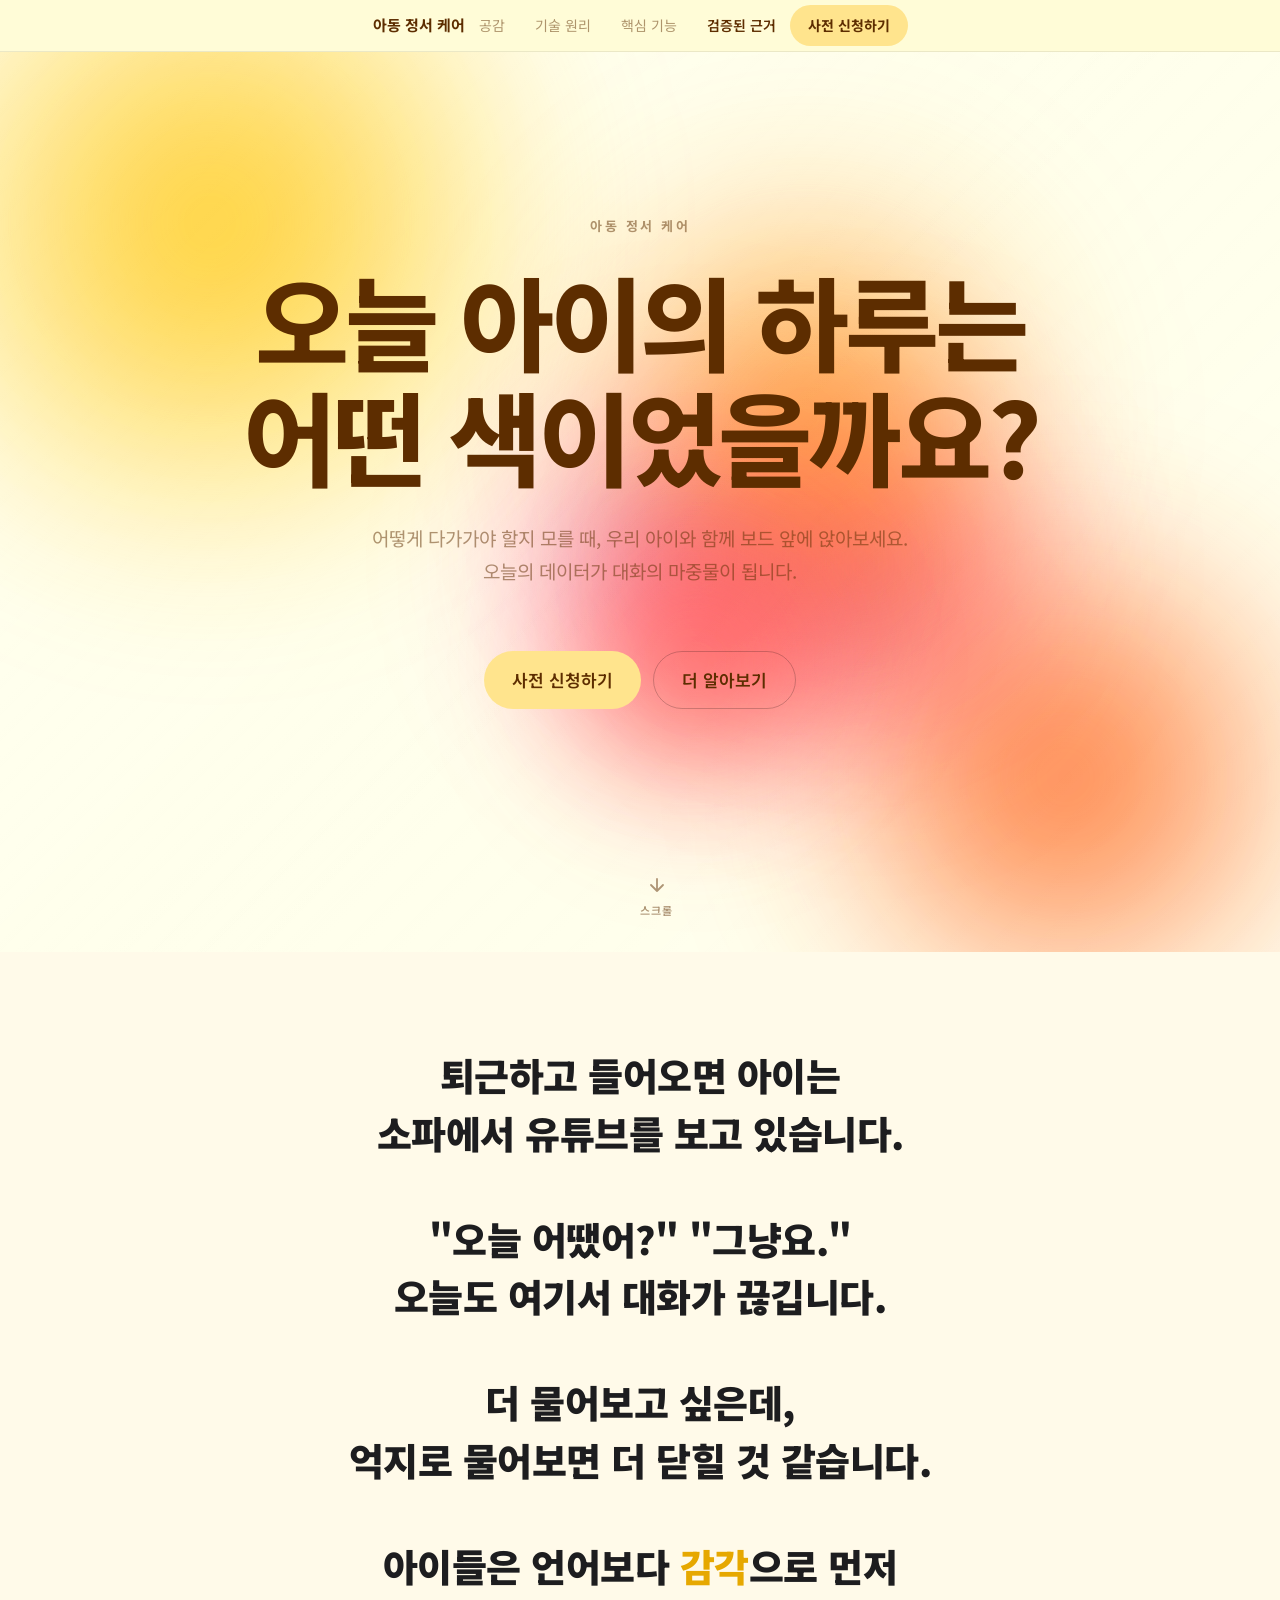
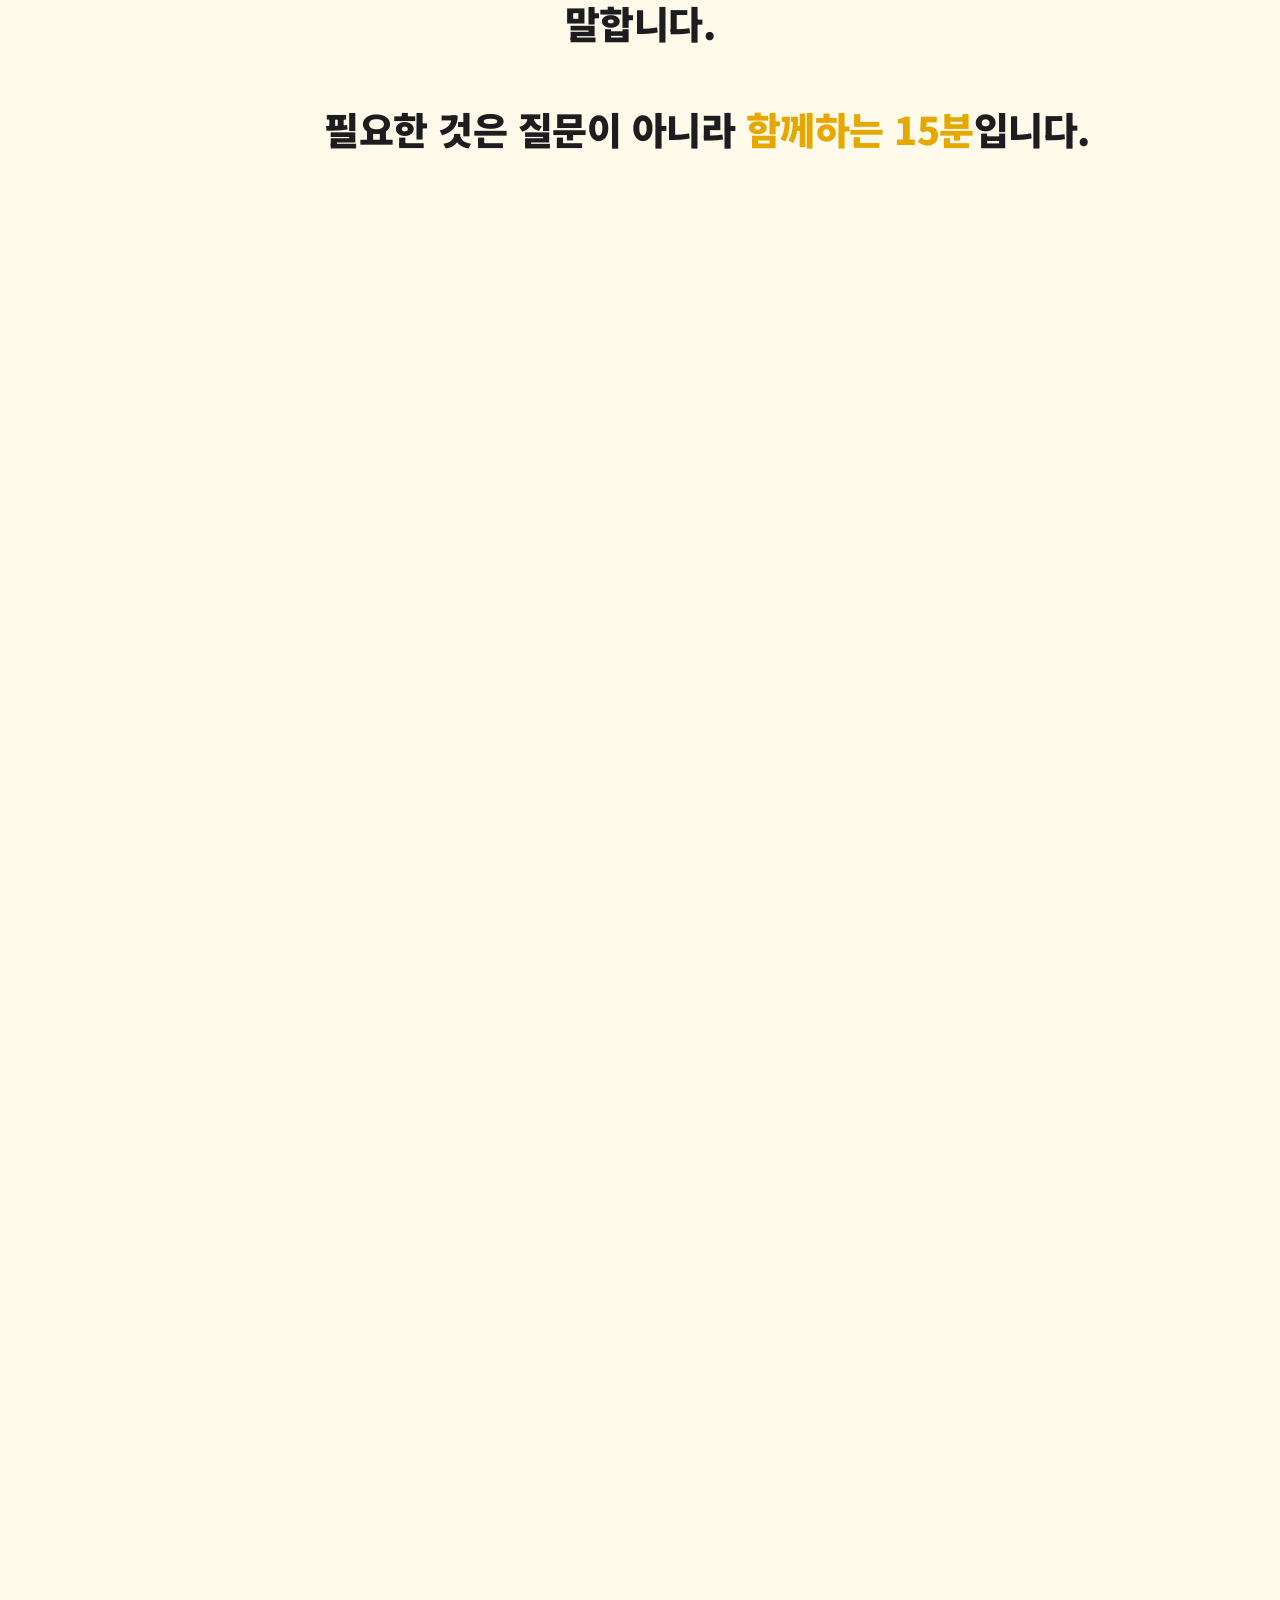
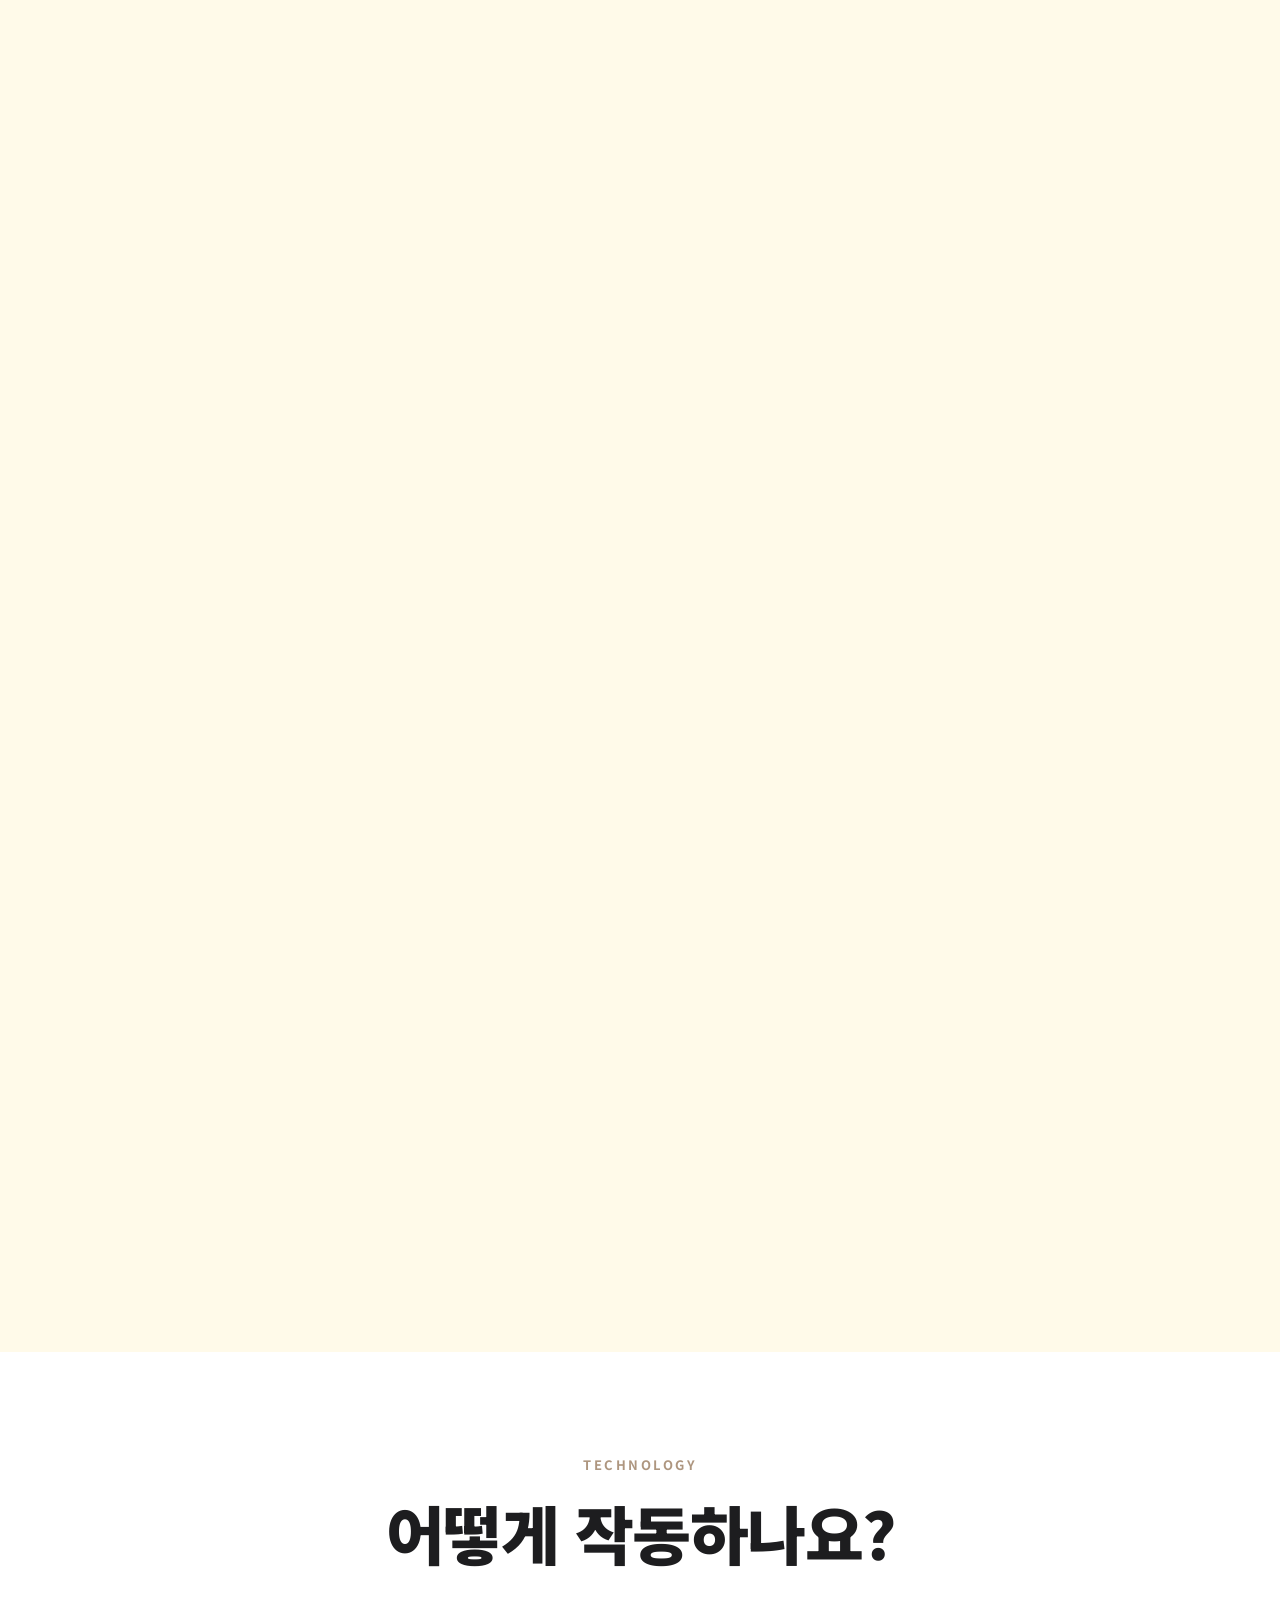
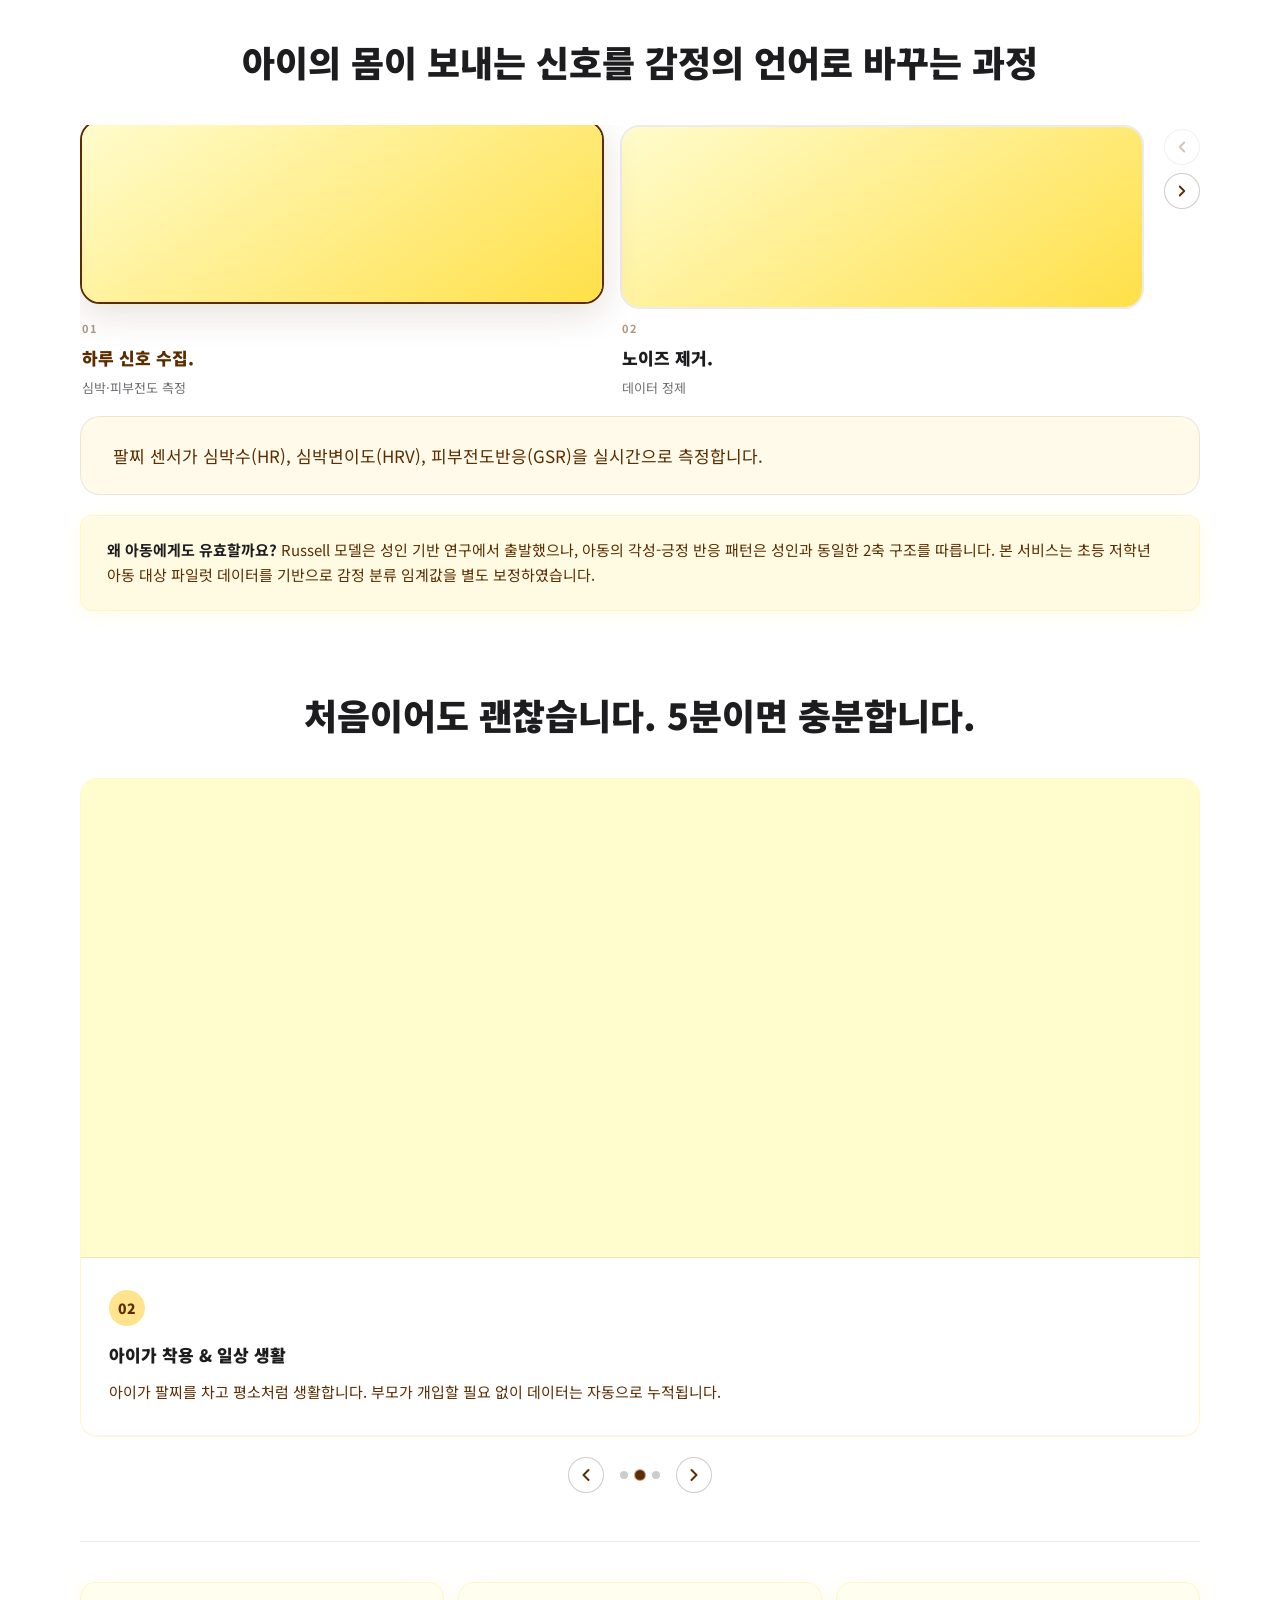
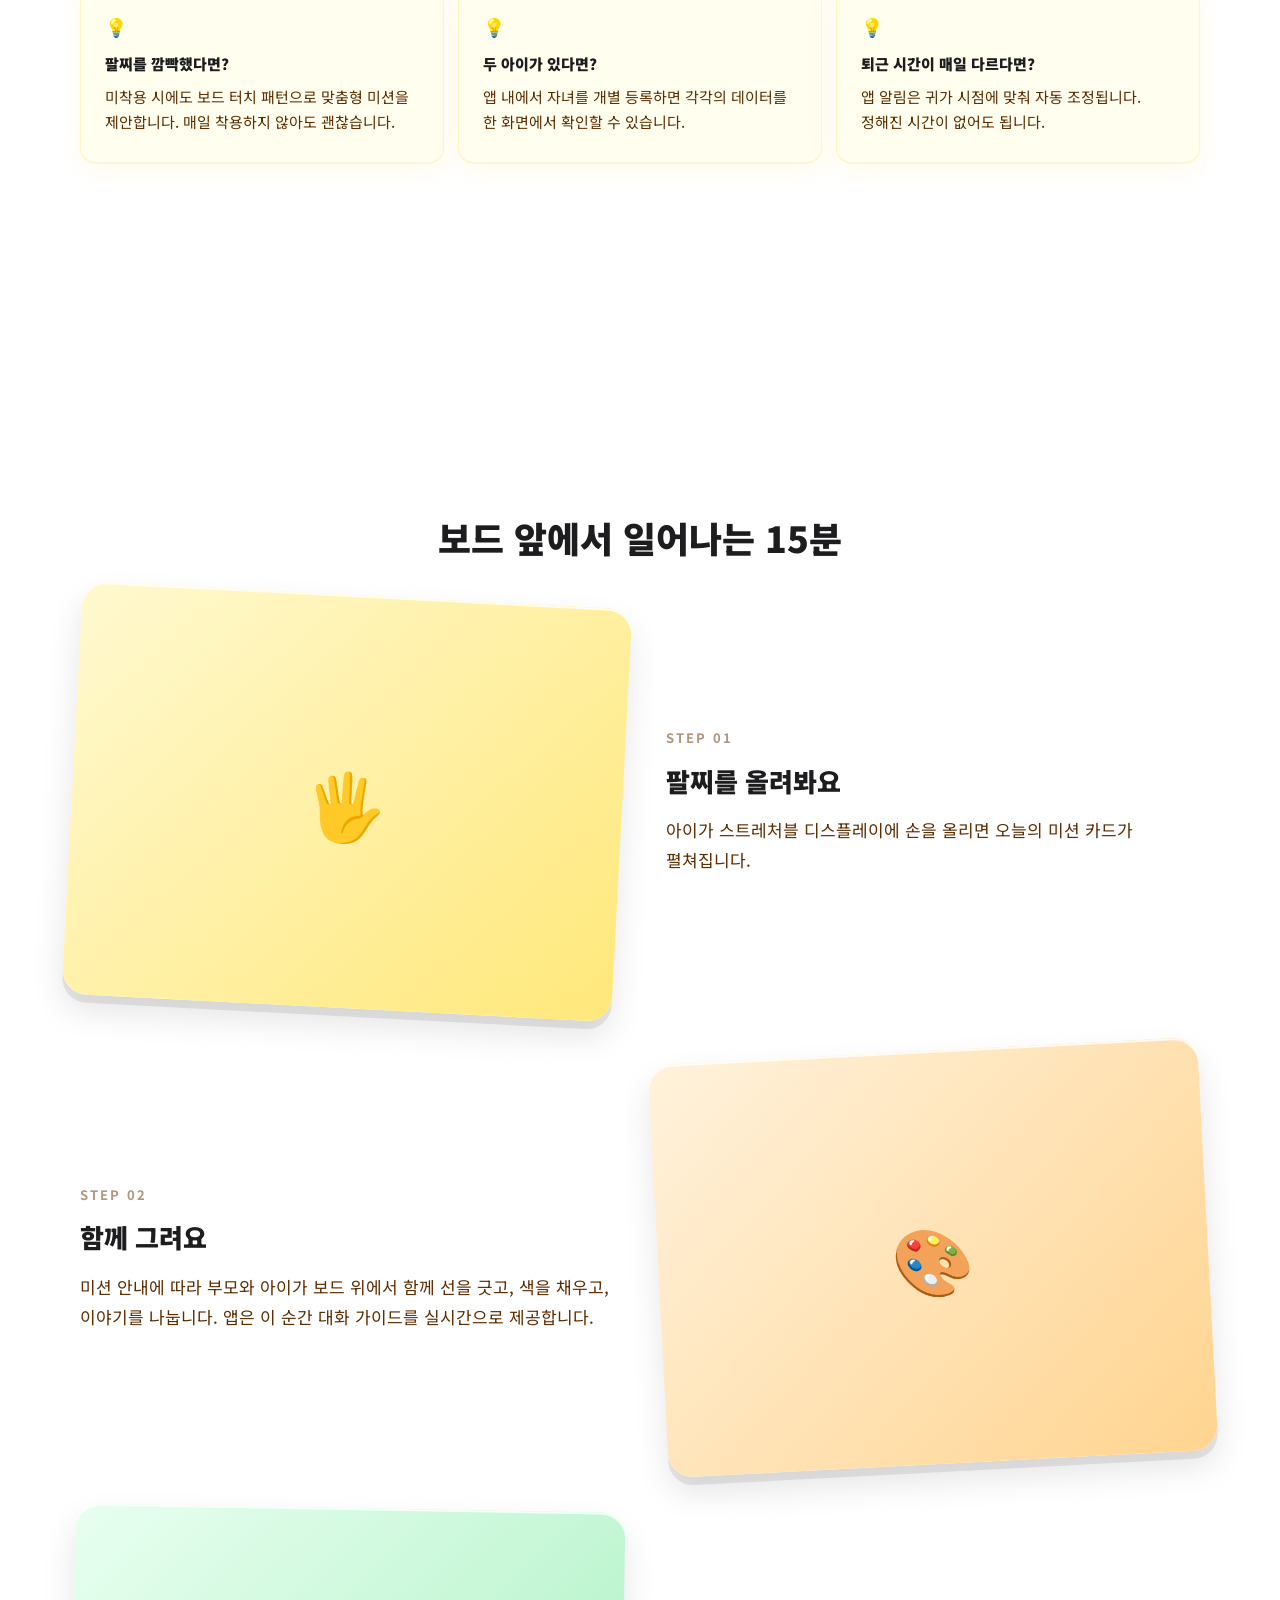
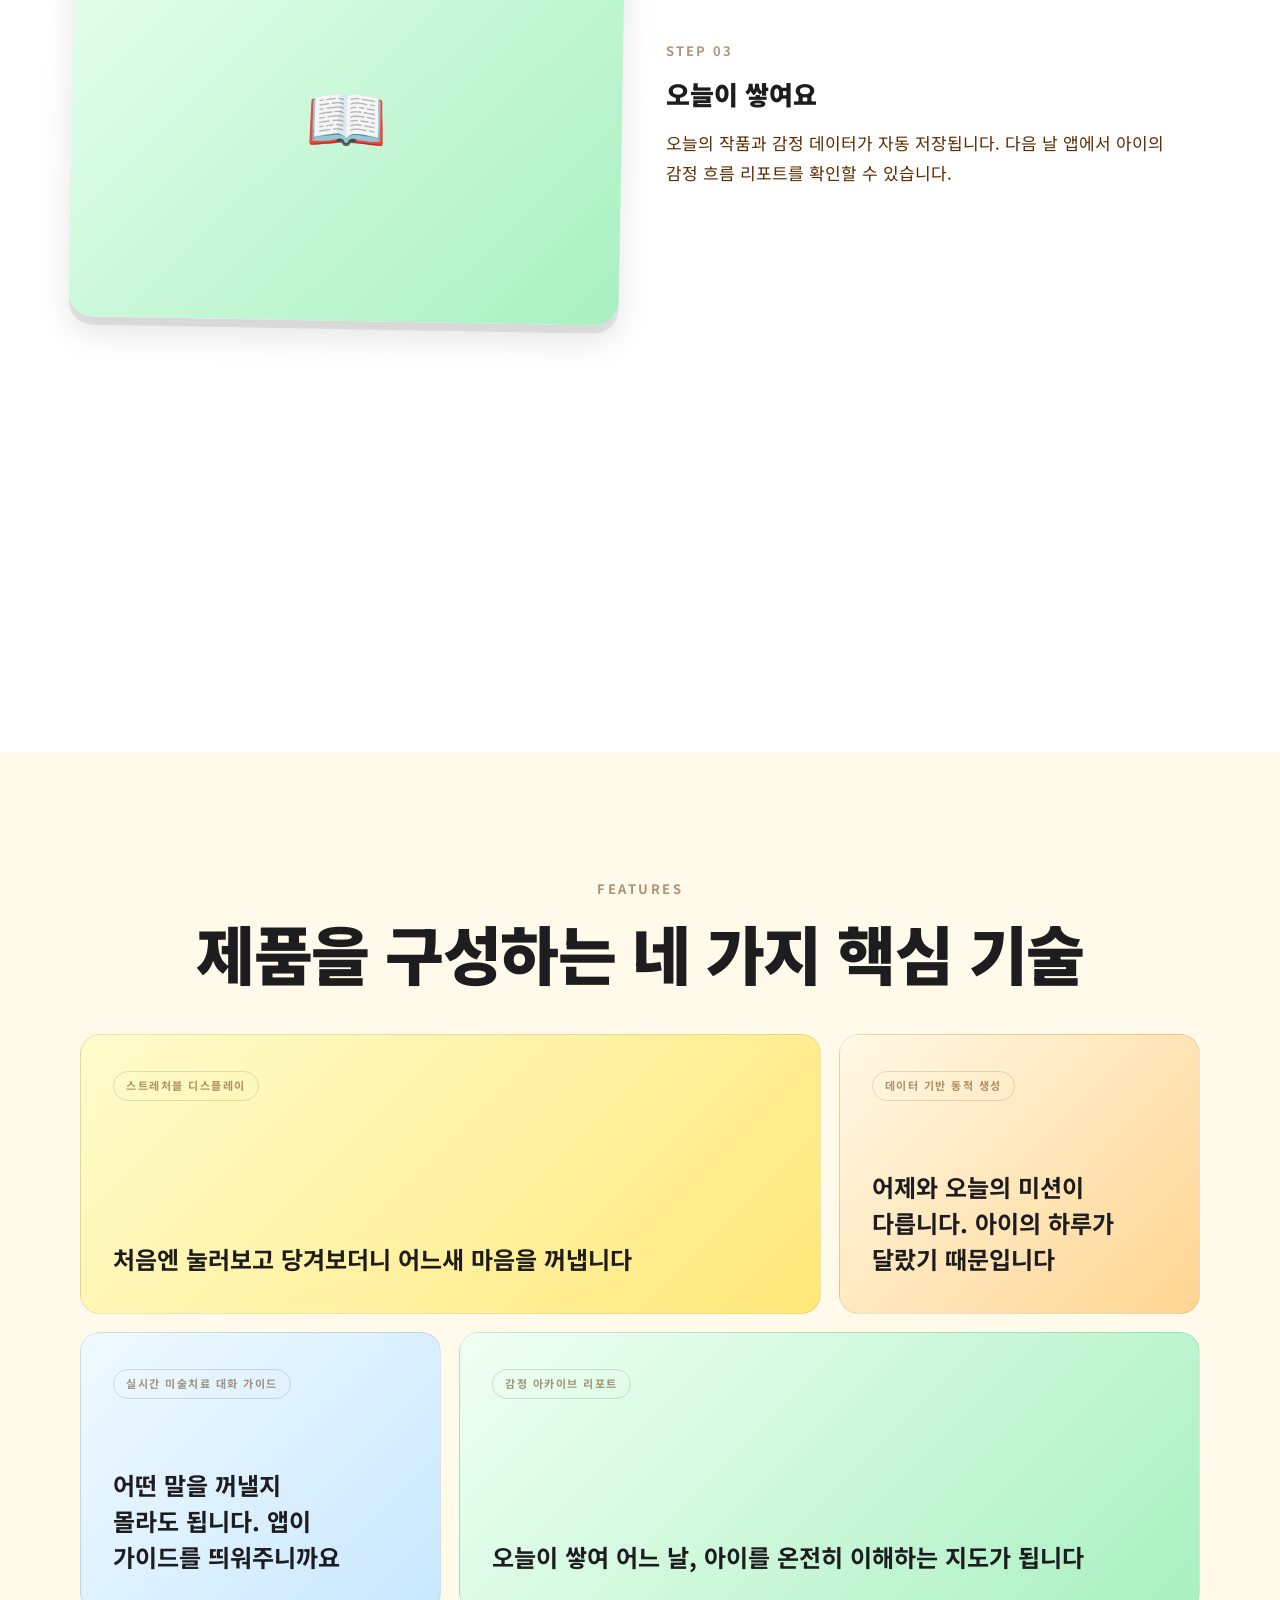
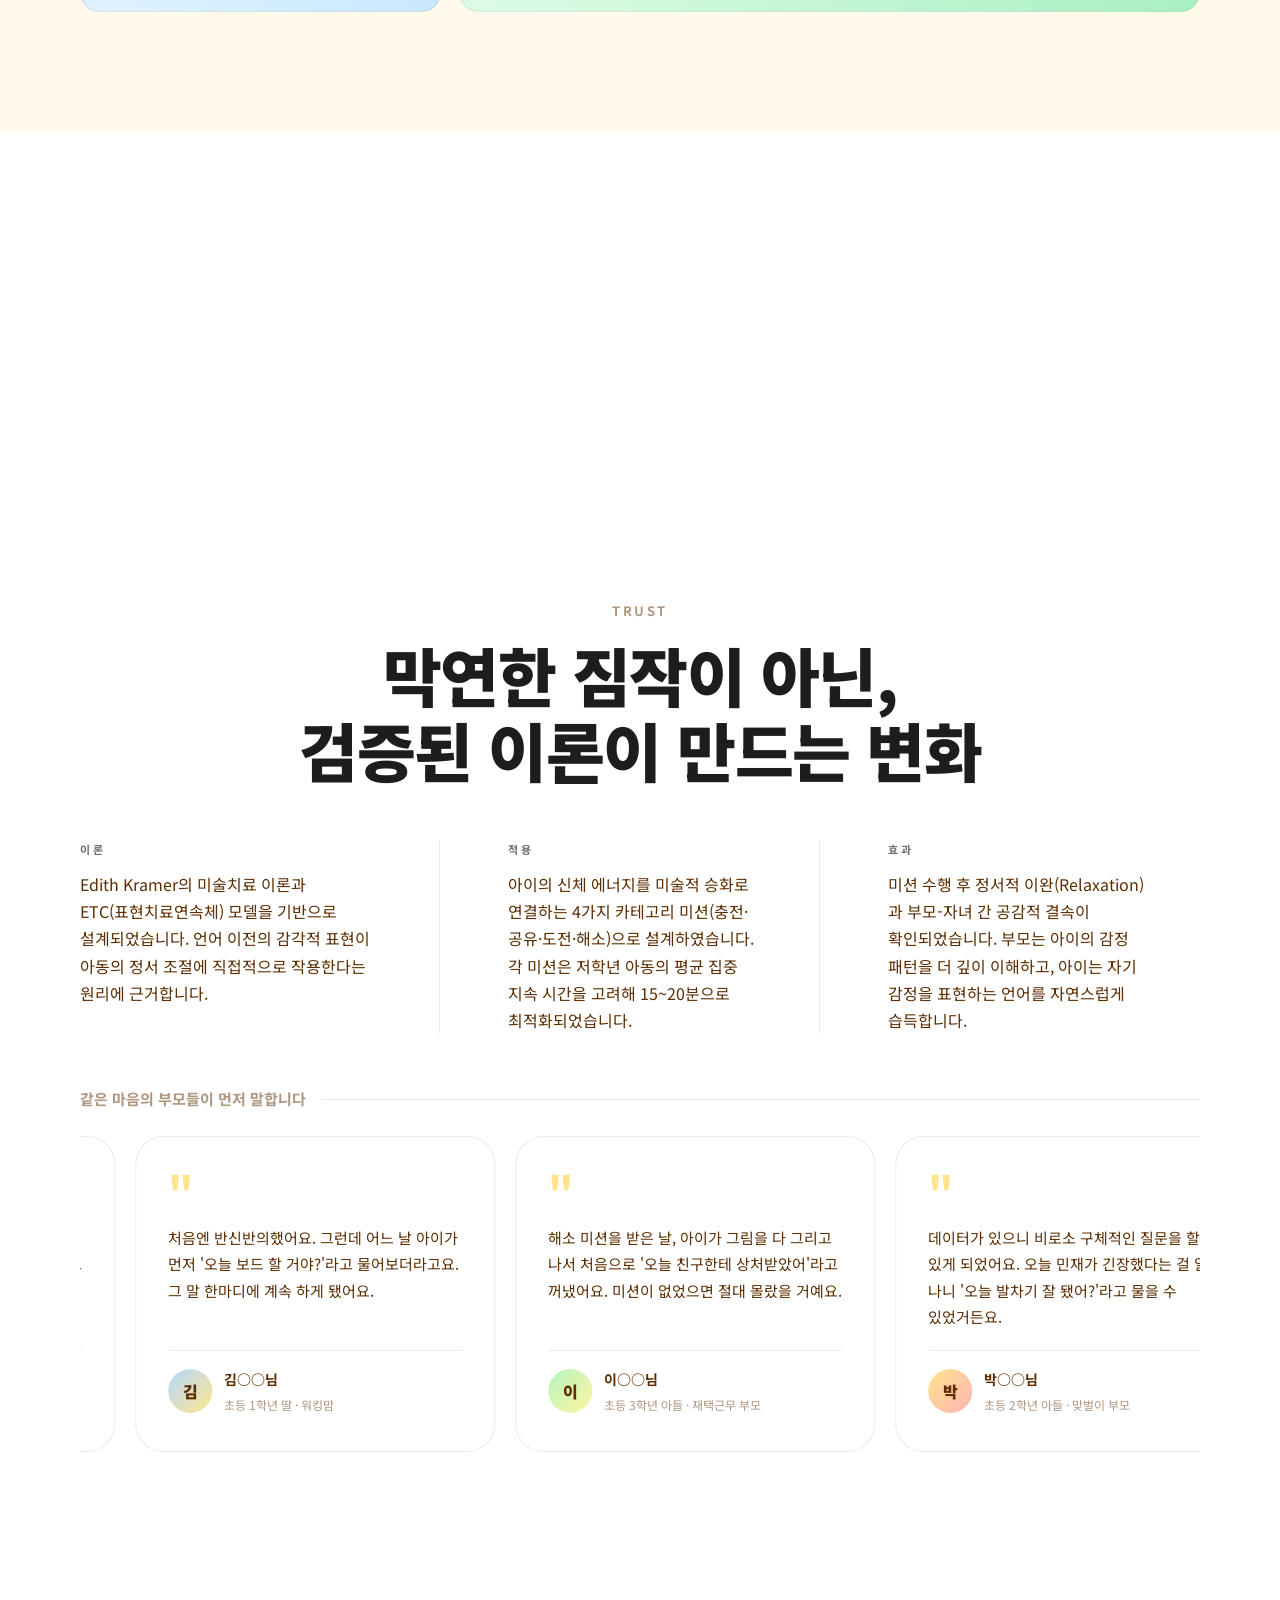
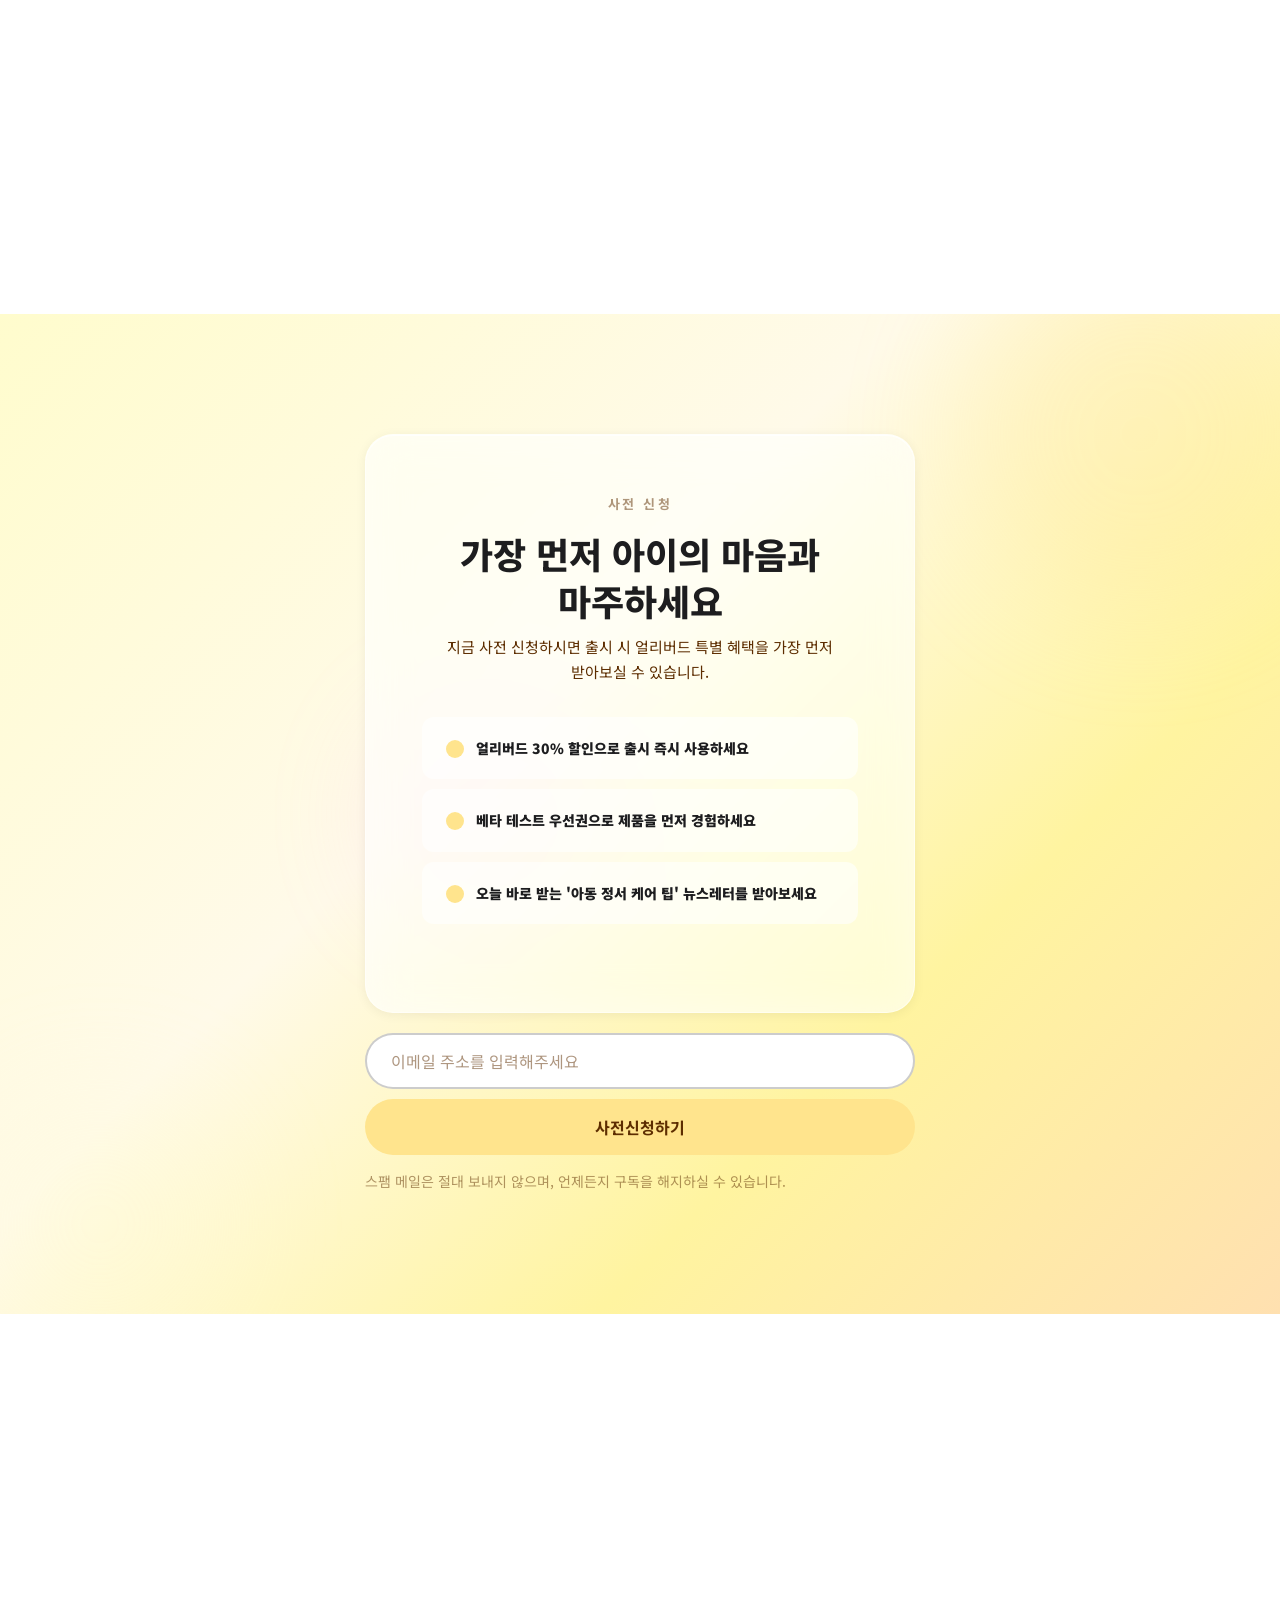
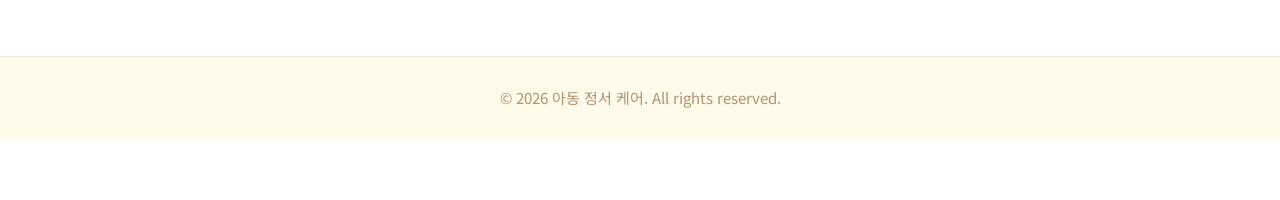
==== index.html @ 5bb3ad83 "테크 갤러리 — stack-scene 제거, 카드 소형화(h:180px), 화살표 슬라이더 옆 배치" ====
<!DOCTYPE html>
<html lang="ko">
<head>
  <meta charset="UTF-8">
  <meta name="viewport" content="width=device-width, initial-scale=1.0">
  <title>아동 정서 케어 — 오늘 아이의 하루는 어떤 색이었을까요?</title>
  <link rel="preconnect" href="https://fonts.googleapis.com">
  <link rel="preconnect" href="https://fonts.gstatic.com" crossorigin>
  <link href="https://fonts.googleapis.com/css2?family=Noto+Sans+KR:wght@400;500;700;900&display=swap" rel="stylesheet">
  <link rel="stylesheet" href="css/styles.css">
</head>
<body>

  <!-- Navigation -->
  <nav class="nav">
    <div class="container">
      <div class="nav-inner">
        <span class="nav-logo">아동 정서 케어</span>
        <nav class="nav-links" id="navLinks">
          <a href="#problem"    class="nav-link" data-section="problem">공감</a>
          <a href="#technology" class="nav-link" data-section="technology">기술 원리</a>
          <a href="#features"   class="nav-link" data-section="features">핵심 기능</a>
          <a href="#trust"      class="nav-link" data-section="trust">검증된 근거</a>
        </nav>
        <div class="nav-right">
          <a href="#cta" class="nav-cta">사전 신청하기</a>
          <button class="nav-hamburger" id="navHamburger" aria-label="메뉴 열기" aria-expanded="false">
            <span></span><span></span><span></span>
          </button>
        </div>
      </div>
    </div>
  </nav>

  <!-- S1: HERO -->
  <section class="hero" id="hero">
    <!-- Art-therapy paint layers -->
    <div class="hero-paint hero-paint--yellow"></div>
    <div class="hero-paint hero-paint--orange"></div>
    <div class="hero-paint hero-paint--red"></div>
    <div class="hero-paint hero-paint--magenta"></div>
    <div class="hero-paint hero-paint--amber"></div>
    <div class="hero-paint hero-paint--coral"></div>
    <!-- Liquid glass shimmer veil -->
    <div class="hero-veil"></div>

    <div class="container">
      <div class="hero-inner">
        <div class="hero-copy">
          <span class="hero-label">아동 정서 케어</span>
          <h1 class="hero-headline">오늘 아이의 하루는<br>어떤 색이었을까요?</h1>
          <p class="hero-sub">어떻게 다가가야 할지 모를 때, 우리 아이와 함께 보드 앞에 앉아보세요.<br>오늘의 데이터가 대화의 마중물이 됩니다.</p>
          <div class="hero-form-wrap">
            <div class="hero-cta-row">
              <a href="#cta" class="btn-primary hero-email-submit">사전 신청하기</a>
              <a href="#problem" class="btn-ghost">더 알아보기</a>
            </div>
          </div>
        </div>
      </div>
    </div>

    <!-- 스크롤 다운 힌트 -->
    <div class="hero-scroll-hint">
      <svg width="20" height="20" viewBox="0 0 20 20" fill="none" aria-hidden="true">
        <path d="M10 4v12M4 10l6 6 6-6" stroke="currentColor" stroke-width="1.8" stroke-linecap="round" stroke-linejoin="round"/>
      </svg>
      <span>스크롤</span>
    </div>

  </section>
  <div class="section-divider"></div>
  <!-- S2: PROBLEM -->
  <section class="problem" id="problem">
    <div class="problem-sticky">
      <div class="problem-sentences-wrap">
        <p class="problem-sentence">퇴근하고 들어오면 아이는 <br> 소파에서 유튜브를 보고 있습니다.</p>
        <p class="problem-sentence">"오늘 어땠어?" "그냥요." <br> 오늘도 여기서 대화가 끊깁니다.</p>
        <p class="problem-sentence">더 물어보고 싶은데, <br> 억지로 물어보면 더 닫힐 것 같습니다.</p>
        <p class="problem-sentence">아이들은 언어보다 <span class="color-pop">감각</span>으로 먼저 말합니다.</p>
        <p class="problem-sentence">필요한 것은 질문이 아니라 <span class="color-pop">함께하는&nbsp;15분</span>입니다.</p>
      </div>
    </div>
  </section>
  <div class="section-divider"></div>
  <!-- S3: TECHNOLOGY -->
  <section class="technology" id="technology">
    <div class="container">
      <div class="section-header">
        <span class="label js-reveal">Technology</span>
        <h2 class="section-headline js-reveal d1">어떻게 작동하나요?</h2>
      </div>

      <!-- 3-A: Tech Gallery (일반 플로우, 스크롤 없음) -->
      <div class="tech-sub">
        <h3 class="tech-sub-headline js-reveal">아이의 몸이 보내는 신호를 감정의 언어로 바꾸는 과정</h3>

        <div class="tech-gallery-shell">
          <!-- 슬라이더 + 화살표를 같은 행에 -->
          <div class="tech-gallery-row">
            <div class="tech-gallery-wrap" id="techGalleryWrap">
              <div class="tech-gallery-track" id="techGalleryTrack">
                <div class="tech-gallery-page">
                  <div class="tech-item is-active" data-idx="0">
                    <div class="tech-card"><div class="tech-block-img"></div></div>
                    <div class="tech-caption">
                      <span class="tech-block-num">01</span>
                      <div class="tech-block-name">하루 신호 수집.</div>
                      <div class="tech-block-sub">심박·피부전도 측정</div>
                    </div>
                  </div>
                  <div class="tech-item" data-idx="1">
                    <div class="tech-card"><div class="tech-block-img"></div></div>
                    <div class="tech-caption">
                      <span class="tech-block-num">02</span>
                      <div class="tech-block-name">노이즈 제거.</div>
                      <div class="tech-block-sub">데이터 정제</div>
                    </div>
                  </div>
                </div>
                <div class="tech-gallery-page">
                  <div class="tech-item" data-idx="2">
                    <div class="tech-card"><div class="tech-block-img"></div></div>
                    <div class="tech-caption">
                      <span class="tech-block-num">03</span>
                      <div class="tech-block-name">무드미터 분석.</div>
                      <div class="tech-block-sub">감정 좌표화</div>
                    </div>
                  </div>
                  <div class="tech-item" data-idx="3">
                    <div class="tech-card"><div class="tech-block-img"></div></div>
                    <div class="tech-caption">
                      <span class="tech-block-num">04</span>
                      <div class="tech-block-name">맞춤 미션 생성.</div>
                      <div class="tech-block-sub">AI 추천</div>
                    </div>
                  </div>
                </div>
              </div>
            </div>
            <!-- 화살표: 슬라이더 오른쪽 -->
            <div class="tech-gallery-arrows">
              <button class="tech-gallery-arrow" id="techGalleryPrev" aria-label="이전" disabled>
                <svg width="18" height="18" viewBox="0 0 20 20" fill="none"><path d="M12.5 15L7.5 10L12.5 5" stroke="currentColor" stroke-width="2" stroke-linecap="round" stroke-linejoin="round"/></svg>
              </button>
              <button class="tech-gallery-arrow" id="techGalleryNext" aria-label="다음">
                <svg width="18" height="18" viewBox="0 0 20 20" fill="none"><path d="M7.5 5L12.5 10L7.5 15" stroke="currentColor" stroke-width="2" stroke-linecap="round" stroke-linejoin="round"/></svg>
              </button>
            </div>
          </div>

          <!-- 클릭 설명 패널 -->
          <div class="tech-detail">
            <div class="tech-detail-pane is-active">팔찌 센서가 심박수(HR), 심박변이도(HRV), 피부전도반응(GSR)을 실시간으로 측정합니다.</div>
            <div class="tech-detail-pane">움직임·외부 환경으로 인한 오염 데이터를 필터링해 신뢰도 높은 생체 지표만 추출합니다.</div>
            <div class="tech-detail-pane">Russell의 원형 감정 모델에 기반해 각성도(Arousal)와 긍정도(Valence) 축으로 아이의 현재 감정 상태를 좌표화합니다.</div>
            <div class="tech-detail-pane">무드미터와 당일 일과 데이터를 결합해 '충전·공유·도전·해소' 4가지 카테고리 중 최적의 미술 미션을 생성합니다.</div>
          </div>
        </div>

        <div class="tech-note">
          <strong>왜 아동에게도 유효할까요?</strong> Russell 모델은 성인 기반 연구에서 출발했으나, 아동의 각성-긍정 반응 패턴은 성인과 동일한 2축 구조를 따릅니다. 본 서비스는 초등 저학년 아동 대상 파일럿 데이터를 기반으로 감정 분류 임계값을 별도 보정하였습니다.
        </div>
      </div>

      <!-- 3-B: Onboarding Slider -->
      <div class="stack-scene">
        <div class="tech-sub stack-panel">
          <h3 class="tech-sub-headline js-reveal">처음이어도 괜찮습니다. 5분이면 충분합니다.</h3>
          <div class="onboarding-viewport">
            <div class="onboarding-track" id="onboardingTrack">
              <div class="onboarding-card">
                <div class="onboarding-img"></div>
                <div class="onboarding-content">
                  <div class="onboarding-num">01</div>
                  <div class="onboarding-title">앱 설치 &amp; 팔찌 페어링</div>
                  <p class="onboarding-desc">앱을 설치하고 아이 팔찌와 블루투스로 연결하세요. 이름과 학교 일정만 입력하면 준비 완료입니다.</p>
                </div>
              </div>
              <div class="onboarding-card">
                <div class="onboarding-img"></div>
                <div class="onboarding-content">
                  <div class="onboarding-num">02</div>
                  <div class="onboarding-title">아이가 착용 &amp; 일상 생활</div>
                  <p class="onboarding-desc">아이가 팔찌를 차고 평소처럼 생활합니다. 부모가 개입할 필요 없이 데이터는 자동으로 누적됩니다.</p>
                </div>
              </div>
              <div class="onboarding-card">
                <div class="onboarding-img"></div>
                <div class="onboarding-content">
                  <div class="onboarding-num">03</div>
                  <div class="onboarding-title">보드 앞에서 함께 시작</div>
                  <p class="onboarding-desc">저녁에 아이와 함께 보드에 손을 올려놓으면, 오늘의 미션이 자동으로 활성화됩니다.</p>
                </div>
              </div>
            </div>
          </div>
          <div class="onboarding-controls">
            <button class="onboarding-arrow" id="onboardingPrev" aria-label="이전 슬라이드">
              <svg width="20" height="20" viewBox="0 0 20 20" fill="none"><path d="M12.5 15L7.5 10L12.5 5" stroke="currentColor" stroke-width="2" stroke-linecap="round" stroke-linejoin="round"/></svg>
            </button>
            <div class="onboarding-nav" id="onboardingDots"></div>
            <button class="onboarding-arrow" id="onboardingNext" aria-label="다음 슬라이드">
              <svg width="20" height="20" viewBox="0 0 20 20" fill="none"><path d="M7.5 5L12.5 10L7.5 15" stroke="currentColor" stroke-width="2" stroke-linecap="round" stroke-linejoin="round"/></svg>
            </button>
          </div>
          <div class="faq-grid">
            <div class="faq-block">
              <div class="faq-icon">💡</div>
              <div class="faq-q">팔찌를 깜빡했다면?</div>
              <p class="faq-a">미착용 시에도 보드 터치 패턴으로 맞춤형 미션을 제안합니다. 매일 착용하지 않아도 괜찮습니다.</p>
            </div>
            <div class="faq-block">
              <div class="faq-icon">💡</div>
              <div class="faq-q">두 아이가 있다면?</div>
              <p class="faq-a">앱 내에서 자녀를 개별 등록하면 각각의 데이터를 한 화면에서 확인할 수 있습니다.</p>
            </div>
            <div class="faq-block">
              <div class="faq-icon">💡</div>
              <div class="faq-q">퇴근 시간이 매일 다르다면?</div>
              <p class="faq-a">앱 알림은 귀가 시점에 맞춰 자동 조정됩니다. 정해진 시간이 없어도 됩니다.</p>
            </div>
          </div>
        </div>
      </div>

      <!-- 3-C: Board Steps -->
      <div class="stack-scene">
        <div class="tech-sub stack-panel" style="margin-bottom:0">
        <h3 class="tech-sub-headline js-reveal">보드 앞에서 일어나는 15분</h3>
        <div class="board-steps">
          <div class="board-step">
            <div class="step-visual step-visual--1">🖐</div>
            <div class="step-content">
              <div class="step-label">STEP 01</div>
              <div class="step-title">팔찌를 올려봐요</div>
              <p class="step-body">아이가 스트레처블 디스플레이에 손을 올리면 오늘의 미션 카드가 펼쳐집니다.</p>
            </div>
          </div>
          <div class="board-step board-step--rev">
            <div class="step-visual step-visual--2">🎨</div>
            <div class="step-content">
              <div class="step-label">STEP 02</div>
              <div class="step-title">함께 그려요</div>
              <p class="step-body">미션 안내에 따라 부모와 아이가 보드 위에서 함께 선을 긋고, 색을 채우고, 이야기를 나눕니다. 앱은 이 순간 대화 가이드를 실시간으로 제공합니다.</p>
            </div>
          </div>
          <div class="board-step">
            <div class="step-visual step-visual--3">📖</div>
            <div class="step-content">
              <div class="step-label">STEP 03</div>
              <div class="step-title">오늘이 쌓여요</div>
              <p class="step-body">오늘의 작품과 감정 데이터가 자동 저장됩니다. 다음 날 앱에서 아이의 감정 흐름 리포트를 확인할 수 있습니다.</p>
            </div>
          </div>
        </div>
        </div>
      </div>
    </div>
  </section>
  <!-- S4: FEATURES -->
  <div class="stack-scene">
  <section class="features stack-panel" id="features">
    <div class="container">
      <div class="features-header">
        <span class="label js-reveal">Features</span>
        <h2 class="section-headline js-reveal d1">제품을 구성하는 네 가지 핵심 기술</h2>
      </div>
      <div class="features-grid">
        <div class="feature-card feature-card--1">
          <span class="feature-tag">스트레처블 디스플레이</span>
          <p class="feature-quote">처음엔 눌러보고 당겨보더니 어느새 마음을 꺼냅니다</p>
        </div>
        <div class="feature-card feature-card--2">
          <span class="feature-tag">데이터 기반 동적 생성</span>
          <p class="feature-quote">어제와 오늘의 미션이 다릅니다. 아이의 하루가 달랐기 때문입니다</p>
        </div>
        <div class="feature-card feature-card--3">
          <span class="feature-tag">실시간 미술치료 대화 가이드</span>
          <p class="feature-quote">어떤 말을 꺼낼지 몰라도 됩니다. 앱이 가이드를 띄워주니까요</p>
        </div>
        <div class="feature-card feature-card--4">
          <span class="feature-tag">감정 아카이브 리포트</span>
          <p class="feature-quote">오늘이 쌓여 어느 날, 아이를 온전히 이해하는 지도가 됩니다</p>
        </div>
      </div>
    </div>
  </section>
  </div>
  <!-- S5: TRUST -->
  <div class="stack-scene">
  <section class="trust stack-panel" id="trust">
    <div class="container">
      <div class="trust-header">
        <span class="label js-reveal">Trust</span>
        <h2 class="section-headline js-reveal d1">막연한 짐작이 아닌,<br>검증된 이론이 만드는 변화</h2>
      </div>
      <div class="trust-blocks">
        <div class="trust-block">
          <div class="trust-block-label">이론</div>
          <p class="trust-block-text">Edith Kramer의 미술치료 이론과 ETC(표현치료연속체) 모델을 기반으로 설계되었습니다. 언어 이전의 감각적 표현이 아동의 정서 조절에 직접적으로 작용한다는 원리에 근거합니다.</p>
        </div>
        <div class="trust-block">
          <div class="trust-block-label">적용</div>
          <p class="trust-block-text">아이의 신체 에너지를 미술적 승화로 연결하는 4가지 카테고리 미션(충전·공유·도전·해소)으로 설계하였습니다. 각 미션은 저학년 아동의 평균 집중 지속 시간을 고려해 15~20분으로 최적화되었습니다.</p>
        </div>
        <div class="trust-block">
          <div class="trust-block-label">효과</div>
          <p class="trust-block-text">미션 수행 후 정서적 이완(Relaxation)과 부모-자녀 간 공감적 결속이 확인되었습니다. 부모는 아이의 감정 패턴을 더 깊이 이해하고, 아이는 자기 감정을 표현하는 언어를 자연스럽게 습득합니다.</p>
        </div>
      </div>

      <div class="trust-interviews-header">
        <span class="trust-interviews-label">같은 마음의 부모들이 먼저 말합니다</span>
        <div class="trust-interviews-line"></div>
      </div>

      <div class="trust-marquee">
        <div class="trust-track">
          <!-- 원본 3장 -->
          <div class="trust-quote-card">
            <span class="trust-quote-mark">"</span>
            <p class="trust-quote-text">데이터가 있으니 비로소 구체적인 질문을 할 수 있게 되었어요. 오늘 민재가 긴장했다는 걸 알고 나니 '오늘 발차기 잘 됐어?'라고 물을 수 있었거든요.</p>
            <div class="trust-quote-footer">
              <div class="trust-avatar trust-avatar--1">박</div>
              <div class="trust-author-info">
                <span class="trust-quote-author">박○○님</span>
                <span class="trust-quote-meta">초등 2학년 아들 · 맞벌이 부모</span>
              </div>
            </div>
          </div>
          <div class="trust-quote-card">
            <span class="trust-quote-mark">"</span>
            <p class="trust-quote-text">처음엔 반신반의했어요. 그런데 어느 날 아이가 먼저 '오늘 보드 할 거야?'라고 물어보더라고요. 그 말 한마디에 계속 하게 됐어요.</p>
            <div class="trust-quote-footer">
              <div class="trust-avatar trust-avatar--2">김</div>
              <div class="trust-author-info">
                <span class="trust-quote-author">김○○님</span>
                <span class="trust-quote-meta">초등 1학년 딸 · 워킹맘</span>
              </div>
            </div>
          </div>
          <div class="trust-quote-card">
            <span class="trust-quote-mark">"</span>
            <p class="trust-quote-text">해소 미션을 받은 날, 아이가 그림을 다 그리고 나서 처음으로 '오늘 친구한테 상처받았어'라고 꺼냈어요. 미션이 없었으면 절대 몰랐을 거예요.</p>
            <div class="trust-quote-footer">
              <div class="trust-avatar trust-avatar--3">이</div>
              <div class="trust-author-info">
                <span class="trust-quote-author">이○○님</span>
                <span class="trust-quote-meta">초등 3학년 아들 · 재택근무 부모</span>
              </div>
            </div>
          </div>
        </div>
      </div>
    </div>
  </section>
  </div>
  <!-- S6: CTA -->
  <div class="stack-scene">
  <section class="cta-section stack-panel" id="cta">
    <div class="cta-blob cta-blob--1"></div>
    <div class="cta-blob cta-blob--2"></div>
    <div class="cta-blob cta-blob--3"></div>
    <div class="container">
      <div class="cta-inner">
        <div class="cta-card liquid-glass">
          <span class="label js-reveal">사전 신청</span>
          <h2 class="cta-headline js-reveal d1">가장 먼저 아이의 마음과 마주하세요</h2>
          <p class="cta-sub js-reveal d2">지금 사전 신청하시면 출시 시 얼리버드 특별 혜택을 가장 먼저 받아보실 수 있습니다.</p>
          <div class="benefits-list">
            <div class="benefit-item">
              <div class="benefit-dot"></div>
              <p class="benefit-text"><strong>얼리버드 30% 할인으로 출시 즉시 사용하세요</strong></p>
            </div>
            <div class="benefit-item">
              <div class="benefit-dot"></div>
              <p class="benefit-text"><strong>베타 테스트 우선권으로 제품을 먼저 경험하세요</strong></p>
            </div>
            <div class="benefit-item">
              <div class="benefit-dot"></div>
              <p class="benefit-text"><strong>오늘 바로 받는 '아동 정서 케어 팁' 뉴스레터를 받아보세요</strong></p>
            </div>
          </div>
        </div>
        <div class="cta-form-box">
          <form class="email-form" id="ctaForm">
            <input class="email-input" type="email" placeholder="이메일 주소를 입력해주세요" required aria-label="이메일 주소">
            <button class="email-submit" type="submit">사전신청하기</button>
          </form>
          <p class="form-note" id="formNote">스팸 메일은 절대 보내지 않으며, 언제든지 구독을 해지하실 수 있습니다.</p>
          <div class="success-msg" id="successMsg">
            <div class="success-icon">✅</div>
            <div class="success-title">신청이 완료되었습니다!</div>
            <p class="success-desc">얼리버드 혜택 소식과 함께 곧 연락드리겠습니다.<br>아이와의 소중한 15분을 응원합니다.</p>
          </div>
        </div>
      </div>
    </div>
  </section>
  </div>

  <footer class="footer">
    <div class="container">
      <p>© 2026 아동 정서 케어. All rights reserved.</p>
    </div>
  </footer>

  <script src="js/script.js"></script>
</body>
</html>
---- css/styles.css ----
/* ── Design System ── */
:root {
  /* ── Brand ── */
  --white:          #ffffff;
  --black:          #000000;
  --bg-cream:       #fffae9;
  --bg-yellow:      #fffccd;
  --primary:        #ffe48d;
  --primary-hover:  #e6cd7a;
  --primary-bright: #fff4a0;

  /* ── Text ── */
  --text-black:     #1d1d1f;
  --text-brown:     #5d2d00;
  --text-secondary: #6e6e73;
  --text-muted:     rgba(93, 45, 0, 0.50);

  /* ── Border ── */
  --border-light:   rgba(0, 0, 0, 0.08);
  --border-strong:  rgba(0, 0, 0, 0.20);

  /* ── Glass ── */
  --glass-bg:       rgba(255, 255, 255, 0.72);
  --glass-blur:     20px;
  --glass-border:   rgba(255, 255, 255, 0.50);

  /* ── Spacing (8pt grid) ── */
  --sp-xs:  8px;
  --sp-sm:  16px;
  --sp-md:  32px;
  --sp-lg:  64px;
  --sp-xl:  96px;
  --sp-2xl: 160px;

  /* ── Motion ── */
  --ease-out:    cubic-bezier(0.25, 0.46, 0.45, 0.94);
  --ease-spring: cubic-bezier(0.22, 1, 0.36, 1);
  --dur-fast:    0.25s;
  --dur-mid:     0.5s;
  --dur-slow:    0.8s;

  /* ── Shape ── */
  --radius-sm:   12px;
  --radius-md:   20px;
  --radius-lg:   28px;
  --radius-pill: 100px;

  /* ── 기존 호환 유지 ── */
  --radius: 16px;
  --ease:   0.2s ease;
}

*, *::before, *::after { box-sizing: border-box; margin: 0; padding: 0; }
html { scroll-behavior: smooth; }

body {
  font-family: 'Noto Sans KR', 'Apple SD Gothic Neo', sans-serif;
  color: var(--text-brown);
  background: var(--white);
  font-size: 17px;
  line-height: 1.75;
  -webkit-font-smoothing: antialiased;
  hyphens: none;
  -webkit-hyphens: none;
  word-break: keep-all;
}

h1, h2, .display-text {
  font-family: 'Noto Sans KR', sans-serif;
}

.container { max-width: 1200px; margin: 0 auto; padding: 0 40px; }

.label {
  display: inline-block;
  font-size: 13px;
  font-weight: 700;
  letter-spacing: 2.5px;
  text-transform: uppercase;
  color: var(--text-muted);
  margin-bottom: 14px;
}

.section-headline {
  font-size: 38px;
  font-weight: 900;
  color: var(--text-black);
  line-height: 1.35;
  letter-spacing: -0.3px;
}

/* ── Liquid Glass ── */
.liquid-glass {
  background: var(--glass-bg);
  backdrop-filter: blur(var(--glass-blur)) saturate(1.4);
  -webkit-backdrop-filter: blur(var(--glass-blur)) saturate(1.4);
  border: 1px solid var(--glass-border);
  border-radius: 28px;
  box-shadow:
    0 8px 32px rgba(255, 228, 141, 0.25),
    inset 0 1px 0 rgba(255, 255, 255, 0.60),
    inset 0 -1px 0 rgba(93, 45, 0, 0.06);
}

/* ── Nav ── */
.nav {
  position: sticky;
  top: 0;
  z-index: 200;
  height: 52px;
  background: rgba(255, 252, 205, 0.80);
  backdrop-filter: blur(20px) saturate(1.8);
  -webkit-backdrop-filter: blur(20px) saturate(1.8);
  border-bottom: 1px solid var(--border-light);
  display: flex;
  align-items: center;
}

.nav-inner {
  display: flex;
  justify-content: space-between;
  align-items: center;
  width: 100%;
}

.nav-logo {
  font-size: 15px;
  font-weight: 700;
  color: var(--text-brown);
}

.nav-right {
  display: flex;
  align-items: center;
  gap: 12px;
}

.nav-cta {
  font-size: 14px;
  font-weight: 700;
  color: var(--text-brown);
  background: var(--primary);
  border: none;
  border-radius: var(--radius-pill);
  padding: 8px 18px;
  cursor: pointer;
  text-decoration: none;
  transition: background var(--dur-fast) var(--ease-out);
}

.nav-cta:hover { background: var(--primary-hover); }

.nav-links { display: flex; gap: 2px; }

.nav-link {
  font-size: 14px;
  font-weight: 400;
  color: var(--text-muted);
  text-decoration: none;
  padding: 7px 14px;
  border-radius: var(--radius-pill);
  transition: color var(--dur-fast), background var(--dur-fast), font-weight 0s;
  white-space: nowrap;
}

.nav-link:hover { color: var(--text-brown); background: rgba(255, 228, 141, 0.3); }

/* scroll spy 활성 링크 */
.nav-link.is-active {
  color: var(--text-brown);
  font-weight: 600;
}

/* hamburger */
.nav-hamburger {
  display: none;
  flex-direction: column;
  justify-content: center;
  gap: 5px;
  width: 36px;
  height: 36px;
  background: transparent;
  border: none;
  cursor: pointer;
  padding: 6px;
}

.nav-hamburger span {
  display: block;
  height: 2px;
  background: var(--text-brown);
  border-radius: 2px;
  transition: transform var(--dur-fast) var(--ease-out),
              opacity var(--dur-fast) var(--ease-out);
}

.nav-hamburger.is-open span:nth-child(1) { transform: translateY(7px) rotate(45deg); }
.nav-hamburger.is-open span:nth-child(2) { opacity: 0; }
.nav-hamburger.is-open span:nth-child(3) { transform: translateY(-7px) rotate(-45deg); }

@media (max-width: 900px) {
  .nav-links {
    display: none;
    position: absolute;
    top: 52px;
    left: 0;
    right: 0;
    flex-direction: column;
    gap: 0;
    background: rgba(255, 252, 205, 0.97);
    backdrop-filter: blur(20px);
    -webkit-backdrop-filter: blur(20px);
    border-bottom: 1px solid var(--border-light);
    padding: 8px 0;
    z-index: 199;
  }
  .nav-links.is-open { display: flex; }
  .nav-link { padding: 14px 24px; border-radius: 0; }
  .nav-hamburger { display: flex; }
}

/* ── S1: HERO ── */
.hero {
  position: relative;
  height: 100vh;
  min-height: 680px;
  overflow: hidden;
  background: var(--bg-cream);
}

/* Art-therapy paint layers */
.hero-paint {
  position: absolute;
  border-radius: 50%;
  pointer-events: none;
  will-change: transform;
}

.hero-paint--yellow {
  width: 820px; height: 820px;
  background: radial-gradient(circle, rgba(255,188,0,0.94) 0%, transparent 62%);
  filter: blur(76px);
  top: -240px; left: -200px;
  animation: paintA 22s ease-in-out infinite alternate;
}

.hero-paint--orange {
  width: 650px; height: 650px;
  background: radial-gradient(circle, rgba(255,82,8,0.88) 0%, transparent 62%);
  filter: blur(72px);
  bottom: -150px; right: -110px;
  animation: paintB 28s ease-in-out infinite alternate;
}

.hero-paint--red {
  width: 520px; height: 520px;
  background: radial-gradient(circle, rgba(218,28,68,0.78) 0%, transparent 62%);
  filter: blur(66px);
  top: 28%; right: 12%;
  animation: paintC 20s ease-in-out infinite alternate;
}

.hero-paint--magenta {
  width: 460px; height: 460px;
  background: radial-gradient(circle, rgba(188,18,148,0.68) 0%, transparent 62%);
  filter: blur(74px);
  bottom: 18%; left: 36%;
  animation: paintD 26s ease-in-out infinite alternate;
}

.hero-paint--amber {
  width: 590px; height: 590px;
  background: radial-gradient(circle, rgba(255,132,0,0.84) 0%, transparent 62%);
  filter: blur(82px);
  top: 8%; left: 40%;
  animation: paintE 32s ease-in-out infinite alternate;
}

.hero-paint--coral {
  width: 400px; height: 400px;
  background: radial-gradient(circle, rgba(255,62,42,0.72) 0%, transparent 62%);
  filter: blur(58px);
  bottom: 10%; right: 30%;
  animation: paintF 18s ease-in-out infinite alternate;
}

@keyframes paintA {
  0%   { transform: translate(0,     0)      scale(1.00); }
  33%  { transform: translate(115px, 95px)   scale(1.15); }
  66%  { transform: translate(55px,  165px)  scale(0.92); }
  100% { transform: translate(145px, 72px)   scale(1.08); }
}
@keyframes paintB {
  0%   { transform: translate(0,      0)       scale(1.00); }
  40%  { transform: translate(-98px, -78px)    scale(1.12); }
  100% { transform: translate(-155px, -58px)   scale(0.90); }
}
@keyframes paintC {
  0%   { transform: translate(0,     0)       scale(1.00); }
  50%  { transform: translate(-68px, 88px)    scale(1.10); }
  100% { transform: translate(-108px, 48px)   scale(0.94); }
}
@keyframes paintD {
  0%   { transform: translate(0,    0)        scale(1.00); }
  45%  { transform: translate(78px, -68px)    scale(1.08); }
  100% { transform: translate(48px, -115px)   scale(1.15); }
}
@keyframes paintE {
  0%   { transform: translate(0,     0)      scale(1.00); }
  30%  { transform: translate(-88px, 58px)   scale(0.88); }
  70%  { transform: translate(68px,  98px)   scale(1.12); }
  100% { transform: translate(-48px, 78px)   scale(1.05); }
}
@keyframes paintF {
  0%   { transform: translate(0,     0)       scale(1.00); }
  50%  { transform: translate(-58px, -88px)   scale(1.10); }
  100% { transform: translate(88px,  -68px)   scale(0.93); }
}

/* Liquid glass shimmer veil */
.hero-veil {
  position: absolute;
  inset: 0;
  z-index: 3;
  pointer-events: none;
  background:
    linear-gradient(135deg, rgba(255,255,255,0.18) 0%, transparent 55%),
    linear-gradient(315deg, rgba(255,255,255,0.10) 0%, transparent 55%);
  backdrop-filter: saturate(1.10) brightness(1.02);
  -webkit-backdrop-filter: saturate(1.10) brightness(1.02);
}

/* Hero content layout */
.hero-inner {
  position: relative;
  z-index: 10;
  height: 100vh;
  min-height: 680px;
  display: flex;
  flex-direction: column;
  justify-content: space-between;
  padding-top: 96px;
  padding-bottom: 80px;
}

.hero-copy { max-width: 700px; }

.hero-label {
  display: inline-block;
  font-size: 13px;
  font-weight: 700;
  letter-spacing: 2.5px;
  text-transform: uppercase;
  color: var(--text-muted);
  margin-bottom: 24px;
  opacity: 0;
  animation: fadeUp 0.6s ease 0ms forwards;
}

.hero-headline {
  font-size: clamp(46px, 6.8vw, 82px);
  font-weight: 750;
  color: var(--text-brown);
  line-height: 1.13;
  letter-spacing: -2px;
  margin-bottom: 24px;
  opacity: 0;
  animation: fadeUp 0.6s ease 200ms forwards;
}

.hero-sub {
  font-family: 'Noto Sans KR', sans-serif;
  font-size: 18px;
  line-height: 1.75;
  color: var(--text-muted);
  max-width: 520px;
  margin-bottom: 0;
  opacity: 0;
  animation: fadeUp 0.6s ease 400ms forwards;
}

@keyframes fadeUp {
  from { opacity: 0; transform: translateY(22px); }
  to   { opacity: 1; transform: translateY(0); }
}

/* Hero CTA */
.hero-form-wrap {
  opacity: 0;
  animation: fadeUp 0.6s ease 600ms forwards;
}

.hero-cta-row {
  display: flex;
  align-items: center;
  gap: 12px;
  flex-wrap: wrap;
}

.hero-email-submit {
  font-size: 15px;
  padding: 14px 32px;
}

/* 스크롤 다운 힌트 */
.hero-scroll-hint {
  position: absolute;
  bottom: 32px;
  left: 50%;
  transform: translateX(-50%);
  z-index: 10;
  display: flex;
  flex-direction: column;
  align-items: center;
  gap: 6px;
  color: var(--text-muted);
  font-size: 11px;
  font-weight: 600;
  letter-spacing: 0.1em;
  text-transform: uppercase;
  opacity: 0;
  animation: fadeUp 0.6s ease 800ms forwards;
}

@keyframes scrollFloat {
  0%, 100% { transform: translateX(-50%) translateY(0); }
  50%       { transform: translateX(-50%) translateY(6px); }
}

.hero-scroll-hint {
  animation: fadeUp 0.6s ease 800ms forwards,
             scrollFloat 2s ease-in-out 1.4s infinite;
}

/* ── S2: PROBLEM ── */
.problem {
  height: 400vh;
  background: var(--bg-cream);
  position: relative;
}

.problem-sticky {
  position: sticky;
  top: 0;
  height: 100vh;
  display: flex;
  align-items: center;
  justify-content: center;
  padding: 80px 0;
}

.problem-sentences-wrap {
  width: min(680px, 88vw);
  padding: 0 24px;
  display: flex;
  flex-direction: column;
  gap: 48px;
}

.problem-sentence {
  text-align: center;
  font-family: 'Noto Sans KR', sans-serif;
  font-size: clamp(24px, 2.4vw, 30px);
  font-weight: 900;
  line-height: 1.6;
  color: var(--text-black);
  opacity: 0;
  transform: translateY(22px);
  transition: opacity 0.6s ease, transform 0.6s ease;
}

.problem-sentence.is-visible {
  opacity: 1;
  transform: none;
}

.problem-sentence:last-child {
  white-space: nowrap;
}

.problem-sentence .color-pop {
  color: #e6a800;
}

/* ── S3: TECHNOLOGY ── */
.technology {
  background: linear-gradient(160deg, #ffffff 0%, #fffef5 60%, #fffce8 100%);
  padding: 96px 0;
  border-radius: 24px 24px 0 0;
  position: relative;
  z-index: 10;
}

.section-header { text-align: center; margin-bottom: 60px; }
.section-header .section-headline { margin-top: 4px; }

.tech-sub { margin-bottom: 72px; }

.tech-sub-headline {
  font-size: 24px;
  font-weight: 900;
  color: var(--text-black);
  text-align: center;
  margin-bottom: 32px;
}

/* 3-A: Accordion Panels */
.tech-panels {
  display: flex;
  gap: 12px;
  height: 320px;
  margin-bottom: 20px;
}

.tech-panel {
  flex: 1;
  background: rgba(255, 252, 220, 0.45);
  backdrop-filter: blur(18px) saturate(1.4);
  -webkit-backdrop-filter: blur(18px) saturate(1.4);
  border-radius: var(--radius);
  border: 1px solid rgba(255, 244, 160, 0.60);
  box-shadow:
    0 8px 32px rgba(255, 228, 141, 0.20),
    inset 0 1px 0 rgba(255, 255, 255, 0.65),
    inset 0 -1px 0 rgba(93, 45, 0, 0.05);
  overflow: hidden;
  transition: flex 0.45s cubic-bezier(0.4, 0, 0.2, 1), background 0.3s ease, box-shadow 0.3s ease;
  cursor: pointer;
  position: relative;
  display: flex;
  flex-direction: column;
  justify-content: flex-end;
  padding: 24px 20px;
}

.tech-panel.is-active {
  flex: 4;
  background: rgba(255, 244, 160, 0.62);
  border-color: rgba(255, 228, 141, 0.80);
  box-shadow:
    0 12px 40px rgba(255, 228, 141, 0.35),
    inset 0 1px 0 rgba(255, 255, 255, 0.80),
    inset 0 -1px 0 rgba(93, 45, 0, 0.06);
}

.tech-panel-num {
  font-size: 12px;
  font-weight: 700;
  letter-spacing: 2px;
  color: var(--text-muted);
  margin-bottom: 8px;
  white-space: nowrap;
}

.tech-panel-title {
  font-size: 17px;
  font-weight: 900;
  color: var(--text-black);
  margin-bottom: 10px;
  white-space: nowrap;
  overflow: hidden;
  text-overflow: ellipsis;
}

.tech-panel-desc {
  font-size: 14px;
  line-height: 1.65;
  opacity: 0;
  max-height: 0;
  overflow: hidden;
  transition: opacity 0.3s ease 0.1s, max-height 0.4s ease;
}

.tech-panel.is-active .tech-panel-desc {
  opacity: 1;
  max-height: 200px;
}

.tech-note {
  margin-top: 16px;
  padding: 22px 26px;
  background: rgba(255, 248, 200, 0.50);
  backdrop-filter: blur(18px) saturate(1.4);
  -webkit-backdrop-filter: blur(18px) saturate(1.4);
  border: 1px solid rgba(255, 244, 160, 0.60);
  border-radius: 12px;
  box-shadow:
    0 4px 20px rgba(255, 228, 141, 0.18),
    inset 0 1px 0 rgba(255, 255, 255, 0.60);
  font-size: 15px;
  line-height: 1.65;
}

.tech-note strong { color: var(--text-black); }

/* 3-B: Onboarding Slider */
.onboarding-viewport {
  overflow: hidden;
  border-radius: var(--radius);
  margin-bottom: 20px;
}

.onboarding-track {
  display: flex;
  transition: transform 0.5s cubic-bezier(0.4, 0, 0.2, 1);
}

.onboarding-card {
  flex: 0 0 100%;
  margin-right: 14px;
  background: rgba(255, 255, 255, 0.85);
  backdrop-filter: blur(18px) saturate(1.4);
  -webkit-backdrop-filter: blur(18px) saturate(1.4);
  border-radius: var(--radius);
  overflow: hidden;
  border: 1px solid rgba(255, 244, 160, 0.60);
  box-shadow:
    0 8px 32px rgba(255, 228, 141, 0.20),
    inset 0 1px 0 rgba(255, 255, 255, 0.65),
    inset 0 -1px 0 rgba(93, 45, 0, 0.05);
}

.onboarding-card:last-child { margin-right: 0; }

.onboarding-img {
  width: 100%;
  aspect-ratio: 21 / 9;
  background: var(--bg-yellow);
  border-bottom: 1px solid var(--border-light);
}

.onboarding-content {
  padding: 32px 28px;
}

.onboarding-num {
  display: inline-flex;
  align-items: center;
  justify-content: center;
  width: 36px; height: 36px;
  background: var(--primary);
  border-radius: 50%;
  font-size: 14px;
  font-weight: 900;
  color: var(--text-brown);
  margin-bottom: 14px;
}

.onboarding-title { font-size: 17px; font-weight: 900; color: var(--text-black); margin-bottom: 10px; }
.onboarding-desc  { font-size: 15px; line-height: 1.65; }

.onboarding-controls {
  display: flex;
  align-items: center;
  justify-content: center;
  gap: 16px;
  margin-bottom: 0;
}

.onboarding-nav {
  display: flex;
  align-items: center;
  gap: 8px;
}

.onboarding-dot {
  width: 8px; height: 8px;
  border-radius: 50%;
  background: var(--border-strong);
  cursor: pointer;
  transition: background var(--ease), transform var(--ease);
  border: none;
  padding: 0;
}

.onboarding-dot.is-active {
  background: var(--text-brown);
  transform: scale(1.35);
}

.onboarding-arrow {
  display: flex;
  align-items: center;
  justify-content: center;
  width: 36px; height: 36px;
  border-radius: 50%;
  border: 1.5px solid var(--border-strong);
  background: var(--white);
  color: var(--text-brown);
  cursor: pointer;
  transition: background var(--ease), border-color var(--ease), transform var(--ease);
  flex-shrink: 0;
}

.onboarding-arrow:hover {
  background: var(--primary);
  border-color: var(--primary);
  transform: scale(1.08);
}

.faq-grid {
  display: grid;
  grid-template-columns: repeat(3, 1fr);
  gap: 14px;
  margin-top: 48px;
  padding-top: 40px;
  border-top: 1px solid var(--border-light);
}

.faq-block {
  background: rgba(255, 252, 220, 0.45);
  backdrop-filter: blur(18px) saturate(1.4);
  -webkit-backdrop-filter: blur(18px) saturate(1.4);
  border-radius: var(--radius);
  padding: 28px 24px;
  border: 1px solid rgba(255, 244, 160, 0.60);
  box-shadow:
    0 6px 24px rgba(255, 228, 141, 0.18),
    inset 0 1px 0 rgba(255, 255, 255, 0.65),
    inset 0 -1px 0 rgba(93, 45, 0, 0.04);
  transition: background var(--ease), box-shadow var(--ease);
}

.faq-block:hover {
  background: rgba(255, 228, 141, 0.65);
  box-shadow:
    0 10px 32px rgba(255, 228, 141, 0.35),
    inset 0 1px 0 rgba(255, 255, 255, 0.80);
}
.faq-icon { font-size: 18px; margin-bottom: 8px; }
.faq-q { font-size: 15px; font-weight: 900; color: var(--text-black); margin-bottom: 8px; }
.faq-a { font-size: 15px; line-height: 1.65; }

/* 3-C: Board Steps */
.board-steps { display: flex; flex-direction: column; gap: 56px; }

.board-step {
  display: grid;
  grid-template-columns: 1fr 1fr;
  gap: 52px;
  align-items: center;
}

.board-step--rev { direction: rtl; }
.board-step--rev > * { direction: ltr; }

@keyframes floatCard {
  0%, 100% { translate: 0 0px; }
  50%       { translate: 0 -8px; }
}

.step-visual {
  border-radius: 24px;
  display: flex;
  align-items: center;
  justify-content: center;
  font-size: 64px;
  aspect-ratio: 4 / 3;
  opacity: 0;
  transform: translateY(-160px) rotate(-8deg);
  transition: opacity 0.9s cubic-bezier(0.22, 1, 0.36, 1),
              transform 0.9s cubic-bezier(0.22, 1, 0.36, 1),
              box-shadow 0.3s ease;
  box-shadow:
    0 8px 0   rgba(0, 0, 0, 0.08),
    0 16px 32px rgba(0, 0, 0, 0.10),
    0 2px 0   rgba(255, 255, 255, 0.80) inset;
  cursor: default;
}

.step-visual.is-visible {
  opacity: 1;
  animation: floatCard 4s ease-in-out infinite;
}
.board-step:nth-child(1) .step-visual.is-visible {
  transform: rotate(3deg) translateY(0) scale(1.03);
  animation-delay: 0s;
}
.board-step:nth-child(2) .step-visual.is-visible {
  transform: rotate(-3deg) translateY(0) scale(1.03);
  animation-delay: 0.8s;
}
.board-step:nth-child(3) .step-visual.is-visible {
  transform: rotate(1deg) translateY(0) scale(1.03);
  animation-delay: 1.6s;
}

.step-visual:hover {
  box-shadow:
    0 14px 0   rgba(0, 0, 0, 0.10),
    0 28px 48px rgba(0, 0, 0, 0.14),
    0 2px 0    rgba(255, 255, 255, 0.90) inset;
  animation-play-state: paused;
}

.step-visual--1 { background: linear-gradient(135deg, #fff9d0, #ffe87a); }
.step-visual--2 { background: linear-gradient(135deg, #fff2dc, #ffd490); }
.step-visual--3 { background: linear-gradient(135deg, #e8fff0, #a8f0c0); }

.step-content {
  opacity: 0;
  transform: translateY(24px);
  transition: opacity 0.5s ease 0.25s, transform 0.5s ease 0.25s;
}

.step-content.is-visible { opacity: 1; transform: translateY(0); }

.step-label {
  font-size: 13px;
  font-weight: 700;
  letter-spacing: 2px;
  color: var(--text-muted);
  margin-bottom: 8px;
}

.step-title { font-size: 26px; font-weight: 900; color: var(--text-black); margin-bottom: 12px; }
.step-body  { font-size: 17px; line-height: 1.75; }

/* ── S4: FEATURES ── */
.features { background: var(--bg-cream); padding: 96px 0; }

.features-header { text-align: center; margin-bottom: 44px; }

.features-grid {
  display: grid;
  grid-template-columns: repeat(3, 1fr);
  gap: 18px;
}

.feature-card {
  padding: 36px 32px;
  min-height: 280px;
  border-radius: var(--radius-md);
  display: flex;
  flex-direction: column;
  justify-content: space-between;
  border: 1px solid var(--border-light);
  transition: transform var(--dur-fast) var(--ease-out),
              box-shadow var(--dur-fast) var(--ease-out);
}

/* Bento: 카드 1(대형), 카드 4(대형) */
.feature-card--1,
.feature-card--4 { grid-column: span 2; }

/* 카드별 배경 */
.feature-card--1 { background: linear-gradient(135deg, #fffccd, #ffe87a); }
.feature-card--2 { background: linear-gradient(135deg, #fff9e6, #ffd490); }
.feature-card--3 { background: linear-gradient(135deg, #f0f9ff, #c8e8ff); }
.feature-card--4 { background: linear-gradient(135deg, #f0fff4, #a8f0c0); }

.feature-card:hover {
  transform: scale(1.02);
  box-shadow: 0 12px 40px rgba(0, 0, 0, 0.10);
}

.feature-quote {
  font-size: 22px;
  font-weight: 700;
  color: var(--text-black);
  line-height: 1.5;
  text-wrap: balance;
  margin-top: auto;
  padding-top: 24px;
}

.feature-tag {
  display: inline-block;
  font-size: 11px;
  font-weight: 700;
  letter-spacing: 1.5px;
  text-transform: uppercase;
  color: var(--text-muted);
  border: 1px solid rgba(0,0,0,0.12);
  border-radius: 100px;
  padding: 4px 12px;
  align-self: flex-start;
}

/* ── S5: TRUST ── */
.trust { background: var(--white); padding: 96px 0; }

.trust-header { text-align: center; margin-bottom: 52px; }

.trust-blocks {
  display: grid;
  grid-template-columns: repeat(3, 1fr);
  gap: 20px;
  margin-bottom: 52px;
}

.trust-block {
  padding: 0 48px;
  border-right: 1px solid var(--border-light);
}

.trust-block:last-child { border-right: none; }
.trust-block:first-child { padding-left: 0; }

.trust-block-label {
  font-size: 11px;
  font-weight: 700;
  letter-spacing: 2.5px;
  text-transform: uppercase;
  color: var(--text-secondary);
  margin-bottom: 12px;
}

.trust-block-text { font-size: 16px; line-height: 1.7; }

.trust-interviews-header {
  display: flex;
  align-items: center;
  gap: 16px;
  margin-bottom: 24px;
}

.trust-interviews-label {
  font-size: 15px;
  font-weight: 700;
  color: var(--text-muted);
  white-space: nowrap;
}

.trust-interviews-line { flex: 1; height: 1px; background: var(--border-light); }

/* Auto-scroll marquee */
.trust-marquee { overflow: hidden; }

.trust-track {
  display: flex;
  width: max-content;
  will-change: transform;
}

.trust-quote-card {
  flex: 0 0 360px;
  margin-right: 20px;
  background: var(--white);
  border-radius: var(--radius-lg);
  padding: 36px 32px;
  border: 1px solid var(--border-light);
  display: flex;
  flex-direction: column;
  transition: box-shadow var(--dur-fast) var(--ease-out);
  cursor: default;
}

.trust-quote-card:hover { box-shadow: 0 8px 28px rgba(0,0,0,0.09); }

.trust-quote-mark {
  font-size: 40px;
  line-height: 1;
  font-weight: 900;
  color: var(--primary);
  margin-bottom: 12px;
  display: block;
}

.trust-quote-text {
  font-size: 15px;
  line-height: 1.75;
  color: var(--text-brown);
  flex: 1;
  margin-bottom: 20px;
}

.trust-quote-footer {
  display: flex;
  align-items: center;
  gap: 12px;
  padding-top: 16px;
  border-top: 1px solid var(--border-light);
}

.trust-avatar {
  width: 44px; height: 44px;
  border-radius: 50%;
  display: flex;
  align-items: center;
  justify-content: center;
  font-size: 16px;
  font-weight: 900;
  color: var(--text-brown);
  flex-shrink: 0;
}

.trust-avatar--1 { background: linear-gradient(135deg, #ffe48d, #ffb3b3); }
.trust-avatar--2 { background: linear-gradient(135deg, #b3d9ff, #ffe48d); }
.trust-avatar--3 { background: linear-gradient(135deg, #b3f5c0, #fff4a0); }

.trust-author-info  { display: flex; flex-direction: column; gap: 2px; }
.trust-quote-author { font-size: 14px; font-weight: 700; color: var(--text-brown); }
.trust-quote-meta   { font-size: 12px; color: var(--text-muted); }

/* ── S6: CTA ── */
.cta-section {
  position: relative;
  padding: 96px 0;
  overflow: hidden;
  background: linear-gradient(135deg, #fffccd 0%, #fffae9 40%, #fff4a0 70%, #ffe0b0 100%);
}

.cta-blob {
  position: absolute;
  border-radius: 50%;
  filter: blur(60px);
  pointer-events: none;
  opacity: 0.25;
}

.cta-blob--1 {
  width: 360px; height: 360px;
  background: #ffe48d;
  top: -60px; right: -40px;
  animation: blobFloat1 12s ease-in-out infinite alternate;
}

.cta-blob--2 {
  width: 260px; height: 260px;
  background: #fffccd;
  bottom: -40px; left: -30px;
  animation: blobFloat2 10s ease-in-out infinite alternate;
}

.cta-blob--3 {
  width: 200px; height: 200px;
  background: #ffb3e0;
  top: 40%; left: 30%;
  animation: blobFloat3 14s ease-in-out infinite alternate;
}

.cta-inner {
  position: relative;
  z-index: 1;
  max-width: 550px;
  margin: 0 auto;
}

.cta-card { padding: 52px 56px; text-align: center; }

.cta-headline {
  font-size: 30px;
  font-weight: 800;
  color: var(--text-black);
  line-height: 1.3;
  margin-bottom: 12px;
}

.cta-sub { font-size: 15px; line-height: 1.65; margin-bottom: 32px; }

.cta-form-box { margin-top: 20px; }

.benefits-list {
  display: flex;
  flex-direction: column;
  gap: 10px;
  margin-bottom: 36px;
  text-align: left;
}

.benefit-item {
  display: flex;
  align-items: flex-start;
  gap: 12px;
  background: rgba(255, 255, 255, 0.60);
  border-radius: 12px;
  padding: 20px 24px;
}

.benefit-dot {
  flex-shrink: 0;
  width: 18px; height: 18px;
  background: var(--primary);
  border-radius: 50%;
  margin-top: 3px;
}

.benefit-text { font-size: 14px; line-height: 1.6; }
.benefit-text strong { font-weight: 900; color: var(--text-black); }

.email-form {
  display: flex;
  flex-direction: column;
  gap: 10px;
  margin-bottom: 14px;
}

.email-input {
  width: 100%;
  border: 2px solid var(--border-strong);
  border-radius: 100px;
  outline: none;
  padding: 14px 24px;
  font-family: inherit;
  font-size: 16px;
  color: var(--text-brown);
  background: var(--white);
  transition: border-color var(--ease);
}

.email-input::placeholder { color: var(--text-muted); }
.email-input:focus { border-color: var(--text-brown); }

.email-submit {
  width: 100%;
  border: none;
  border-radius: 100px;
  background: var(--primary);
  color: var(--text-brown);
  font-family: inherit;
  font-size: 16px;
  font-weight: 700;
  padding: 16px 36px;
  cursor: pointer;
  transition: background var(--ease), transform var(--ease);
  text-align: center;
  white-space: nowrap;
}

.email-submit:hover { background: var(--primary-hover); transform: translateY(-2px); }

.form-note { font-size: 14px; color: var(--text-muted); }

.success-msg {
  display: none;
  background: rgba(255, 255, 255, 0.70);
  border-radius: var(--radius);
  padding: 36px 32px;
}

.success-msg.on { display: block; }

.success-icon  { font-size: 44px; margin-bottom: 14px; }
.success-title { font-size: 22px; font-weight: 900; color: var(--text-black); margin-bottom: 8px; }
.success-desc  { font-size: 16px; line-height: 1.6; }

/* ── Scroll Reveal ── */
.js-reveal {
  opacity: 0;
  transform: translateY(44px);
  transition: opacity 0.7s cubic-bezier(0.22, 1, 0.36, 1),
              transform 0.7s cubic-bezier(0.22, 1, 0.36, 1);
}
.js-reveal.is-visible { opacity: 1; transform: translateY(0); }
.js-reveal.d1 { transition-delay: 0.12s; }
.js-reveal.d2 { transition-delay: 0.24s; }
.js-reveal.d3 { transition-delay: 0.36s; }

/* ── Technology Stacking Scroll ── */
.stack-scene {
  position: relative;
}

.stack-panel {
  position: sticky;
  top: 80px;
  transform-origin: 50% 0%;
  will-change: transform, opacity;
  margin-bottom: 0 !important;
  margin-top: 0 !important;
}

section.stack-panel {
  top: 0;
}

/* ── Tech Inner Divider ── */
.tech-divider {
  height: 48px;
  margin: 0 auto;
  width: min(680px, 88vw);
  background-image: radial-gradient(circle, rgba(180, 130, 0, 0.16) 1.5px, transparent 1.5px);
  background-size: 22px 22px;
  -webkit-mask-image:
    linear-gradient(to right,  transparent 0%, black 18%, black 82%, transparent 100%),
    linear-gradient(to bottom, transparent 0%, black 25%, black 75%, transparent 100%);
  mask-image:
    linear-gradient(to right,  transparent 0%, black 18%, black 82%, transparent 100%),
    linear-gradient(to bottom, transparent 0%, black 25%, black 75%, transparent 100%);
  -webkit-mask-composite: source-in;
  mask-composite: intersect;
}

/* ── Section Dividers ── */
.section-divider {
  height: 64px;
  background-image: radial-gradient(circle, rgba(180, 130, 0, 0.16) 1.5px, transparent 1.5px);
  background-size: 22px 22px;
  -webkit-mask-image:
    linear-gradient(to right,  transparent 0%, black 14%, black 86%, transparent 100%),
    linear-gradient(to bottom, transparent 0%, black 20%, black 80%, transparent 100%);
  mask-image:
    linear-gradient(to right,  transparent 0%, black 14%, black 86%, transparent 100%),
    linear-gradient(to bottom, transparent 0%, black 20%, black 80%, transparent 100%);
  -webkit-mask-composite: source-in;
  mask-composite: intersect;
}

/* ── Footer ── */
.footer {
  background: var(--bg-cream);
  padding: 28px 0;
  text-align: center;
  font-size: 15px;
  color: var(--text-muted);
  border-top: 1px solid var(--border-light);
}

/* ── Responsive ── */
@media (max-width: 768px) {
  .container { padding: 0 20px; }

  .hero { padding: 60px 16px; }
  .hero-card { padding: 36px 24px 32px; }
  .hero-cta-row { flex-direction: column; align-items: flex-start; }
  .hero-email-submit, .btn-ghost { width: 100%; text-align: center; justify-content: center; padding: 14px 20px; }

  .problem-sentence { font-size: 16px; }
  .problem-sentence:last-child { white-space: normal; }

  .technology { padding: 64px 0; }
  .tech-panels { height: auto; flex-direction: column; gap: 8px; }
  .tech-panel  { flex: none !important; }
  .tech-panel.is-active { min-height: 220px; }

  .onboarding-card { flex: 0 0 100%; }
  .faq-grid         { grid-template-columns: 1fr; }
  .board-step       { grid-template-columns: 1fr; gap: 24px; }
  .board-step--rev  { direction: ltr; }

  .features { padding: 64px 0; }
  .features-grid { grid-template-columns: 1fr; }
  .feature-card--1, .feature-card--4 { grid-column: span 1; }
  .feature-quote { font-size: 18px; }

  .trust { padding: 64px 0; }
  .trust-blocks { grid-template-columns: 1fr; gap: 0; }
  .trust-block { padding: 32px 0; border-right: none; border-bottom: 1px solid var(--border-light); }
  .trust-block:last-child { border-bottom: none; }
  .trust-block:first-child { padding-left: 0; }

  .section-headline { font-size: 28px; }

  .cta-section { padding: 64px 0; }
  .cta-card    { padding: 36px 24px; }
  .cta-headline { font-size: 24px; }
  .email-submit { width: 100%; padding: 16px 24px; }
}

/* ── prefers-reduced-motion ── */
@media (prefers-reduced-motion: reduce) {
  *, *::before, *::after { animation: none !important; transition: none !important; }
  .hero-label, .hero-headline, .hero-sub,
  .hero-form-wrap { opacity: 1 !important; }
  .problem-sentence { opacity: 1 !important; transform: none !important; }
  .step-visual, .step-content { opacity: 1 !important; transform: none !important; }
  .js-reveal { opacity: 1 !important; transform: none !important; }
}

/* ═══════════════════════════════════════
   DESIGN GUIDELINE v1.0 — 추가 시스템
   ═══════════════════════════════════════ */

/* ── 타이포그래피 클래스 ── */
.t-display {
  font-size: clamp(52px, 7.5vw, 96px);
  font-weight: 700;
  line-height: 1.05;
  letter-spacing: -0.025em;
  color: var(--text-black);
}

.t-headline {
  font-size: clamp(36px, 4.5vw, 56px);
  font-weight: 700;
  line-height: 1.10;
  letter-spacing: -0.02em;
  color: var(--text-black);
}

.t-subheadline {
  font-size: clamp(22px, 2.5vw, 32px);
  font-weight: 600;
  line-height: 1.25;
  letter-spacing: -0.01em;
}

.t-callout {
  font-size: 19px;
  font-weight: 400;
  line-height: 1.6;
  color: var(--text-secondary);
}

.t-body {
  font-size: 17px;
  font-weight: 400;
  line-height: 1.75;
  color: var(--text-secondary);
}

.t-label {
  font-size: 12px;
  font-weight: 600;
  letter-spacing: 0.08em;
  text-transform: uppercase;
  color: var(--text-secondary);
}

/* ── 버튼 시스템 ── */
.btn-primary {
  display: inline-flex;
  align-items: center;
  justify-content: center;
  background: var(--primary);
  color: var(--text-brown);
  font-family: inherit;
  font-size: 17px;
  font-weight: 600;
  padding: 14px 28px;
  border-radius: var(--radius-pill);
  border: none;
  cursor: pointer;
  transition: background var(--dur-fast) var(--ease-out),
              transform var(--dur-fast) var(--ease-out);
  text-decoration: none;
  white-space: nowrap;
}

.btn-primary:hover {
  background: var(--primary-hover);
  transform: scale(1.02);
}

.btn-ghost {
  display: inline-flex;
  align-items: center;
  justify-content: center;
  background: transparent;
  color: var(--text-brown);
  font-family: inherit;
  font-size: 17px;
  font-weight: 600;
  padding: 13px 28px;
  border-radius: var(--radius-pill);
  border: 1.5px solid var(--border-strong);
  cursor: pointer;
  transition: border-color var(--dur-fast) var(--ease-out),
              background var(--dur-fast) var(--ease-out),
              transform var(--dur-fast) var(--ease-out);
  text-decoration: none;
  white-space: nowrap;
}

.btn-ghost:hover {
  background: rgba(93, 45, 0, 0.06);
  border-color: var(--text-brown);
  transform: scale(1.02);
}

/* ── Liquid Glass 정제 ── */
.liquid-glass {
  background: rgba(255, 255, 255, 0.72);
  backdrop-filter: blur(20px) saturate(1.8);
  -webkit-backdrop-filter: blur(20px) saturate(1.8);
  border: 1px solid rgba(255, 255, 255, 0.50);
  border-radius: var(--radius-lg);
  box-shadow:
    0 2px 12px rgba(0, 0, 0, 0.06),
    inset 0 1px 0 rgba(255, 255, 255, 0.80);
}

/* ── focus-visible 접근성 ── */
:focus-visible {
  outline: 3px solid var(--primary);
  outline-offset: 2px;
}

/* ═══════════════════════════════════════════════
   APPLE-STYLE REDESIGN — White / Light
   ═══════════════════════════════════════════════ */

/* ── Hero → 밝은 크림 + 중앙 정렬 ── */
.hero { background: var(--bg-cream); }

.hero-inner {
  justify-content: center;
  align-items: center;
  padding-top: 0;
  padding-bottom: 80px;
}

.hero-copy {
  text-align: center;
  max-width: 920px;
  margin: 0 auto;
  display: flex;
  flex-direction: column;
  align-items: center;
}

.hero-headline {
  font-size: clamp(52px, 8vw, 104px);
  letter-spacing: -4px;
  font-weight: 800;
  margin-bottom: 28px;
}

.hero-sub {
  font-size: 19px;
  margin-bottom: 40px;
  max-width: 560px;
}

.hero-form-wrap { opacity: 0; animation: fadeUp 0.6s ease 600ms forwards; }
.hero-cta-row   { justify-content: center; }

/* ── 섹션 구분 점선 제거 ── */
.section-divider { display: none !important; }

/* ── Hero 서브카피 ↔ CTA 간격 ── */
.hero-sub { margin-bottom: 64px; }

/* ── Tech Gallery: 2-up 슬라이더 ── */

/* 슬라이더 + 화살표 가로 배치 */
.tech-gallery-row {
  display: flex;
  align-items: flex-start;
  gap: 20px;
  margin-bottom: 16px;
}

.tech-gallery-wrap {
  overflow: hidden;
  flex: 1;
  min-width: 0;
}

.tech-gallery-track {
  display: flex;
  will-change: transform;
  transition: transform 0.5s cubic-bezier(0.4, 0, 0.2, 1);
}

/* 페이지: JS가 너비 주입, 내부 2열 */
.tech-gallery-page {
  flex-shrink: 0;
  display: grid;
  grid-template-columns: 1fr 1fr;
  gap: 16px;
}

/* 아이템 */
.tech-item {
  display: flex;
  flex-direction: column;
  gap: 10px;
  cursor: pointer;
}

/* 화살표: 슬라이더 옆 세로 배치 */
.tech-gallery-arrows {
  display: flex;
  flex-direction: column;
  gap: 8px;
  padding-top: 4px;
  flex-shrink: 0;
}

/* 카드: 이미지 블럭만 */
.tech-card {
  border-radius: var(--radius-md);
  overflow: hidden;
  border: 2px solid var(--border-light);
  transition: border-color var(--dur-mid) var(--ease-out),
              box-shadow    var(--dur-mid) var(--ease-out),
              transform     var(--dur-fast) var(--ease-out);
}

.tech-item:hover .tech-card {
  transform: translateY(-5px);
  box-shadow: 0 14px 36px rgba(93, 45, 0, 0.09);
}

.tech-item.is-active .tech-card {
  border-color: var(--text-brown);
  box-shadow: 0 10px 36px rgba(93, 45, 0, 0.15);
  transform: translateY(-5px);
}

/* 가로형 이미지 블럭 — 단일 옐로우, 높이 제한 */
.tech-block-img {
  width: 100%;
  height: 180px;
  display: block;
  background: linear-gradient(145deg, #fffccd 0%, #ffe048 100%);
}

/* 캡션: 카드 바깥 */
.tech-caption { padding: 0 2px; }

.tech-block-num {
  display: block;
  font-size: 11px;
  font-weight: 700;
  letter-spacing: 2px;
  color: var(--text-muted);
  margin-bottom: 5px;
}

.tech-block-name {
  display: inline;
  font-size: 17px;
  font-weight: 900;
  color: var(--text-black);
  line-height: 1.35;
}

.tech-block-sub {
  display: block;
  font-size: 13px;
  color: var(--text-secondary);
  margin-top: 4px;
}

.tech-item.is-active .tech-block-name { color: var(--text-brown); }

.tech-gallery-arrow {
  display: flex;
  align-items: center;
  justify-content: center;
  width: 36px;
  height: 36px;
  border-radius: 50%;
  border: 1.5px solid var(--border-strong);
  background: var(--white);
  color: var(--text-brown);
  cursor: pointer;
  transition: background var(--dur-fast) var(--ease-out),
              border-color var(--dur-fast) var(--ease-out);
}

.tech-gallery-arrow:hover {
  background: var(--primary);
  border-color: var(--primary);
}

.tech-gallery-arrow:disabled {
  opacity: 0.28;
  cursor: default;
  pointer-events: none;
}

/* 클릭 시 나타나는 설명 패널 */
.tech-detail {
  background: var(--bg-cream);
  border: 1px solid var(--border-light);
  border-radius: var(--radius-md);
  padding: 24px 32px;
  margin-bottom: 20px;
  min-height: 64px;
}

.tech-detail-pane {
  display: none;
  font-size: 17px;
  line-height: 1.75;
  color: var(--text-brown);
}

.tech-detail-pane.is-active {
  display: block;
  animation: fadeUp 0.35s var(--ease-out) forwards;
}

@media (max-width: 768px) {
  .tech-item { flex: 0 0 calc(80% - 10px); }
}

/* ── Section Headline 크기 상향 ── */
.section-headline {
  font-size: clamp(38px, 5vw, 68px);
  letter-spacing: -1.5px;
  line-height: 1.18;
}

/* ── Problem ── */
.problem-sentence {
  font-size: clamp(26px, 3vw, 38px);
  line-height: 1.52;
  letter-spacing: -0.5px;
}

/* ── Technology: 배경 화이트 ── */
.technology {
  background: var(--white);
  border-radius: 0;
}

.tech-sub-headline {
  font-size: clamp(24px, 2.8vw, 36px);
}

/* tech-panel-title 줄바꿈 허용 */
.tech-panel-title { white-space: normal; }

/* ── Features: 섹션 여백 증가 ── */
.features { padding: 120px 0; }
.feature-quote { font-size: 24px; }

/* ── Trust: 배경 화이트 ── */
.trust { padding: 120px 0; }

/* ── CTA: 여백 증가 ── */
.cta-section { padding: 120px 0; }
.cta-headline { font-size: 36px; }

/* ── 반응형 ── */
@media (max-width: 768px) {
  .hero-headline    { letter-spacing: -2px; }
  .section-headline { letter-spacing: -0.8px; }
  .hero-sub         { font-size: 17px; }
  .features         { padding: 80px 0; }
  .trust            { padding: 80px 0; }
  .cta-section      { padding: 80px 0; }
}
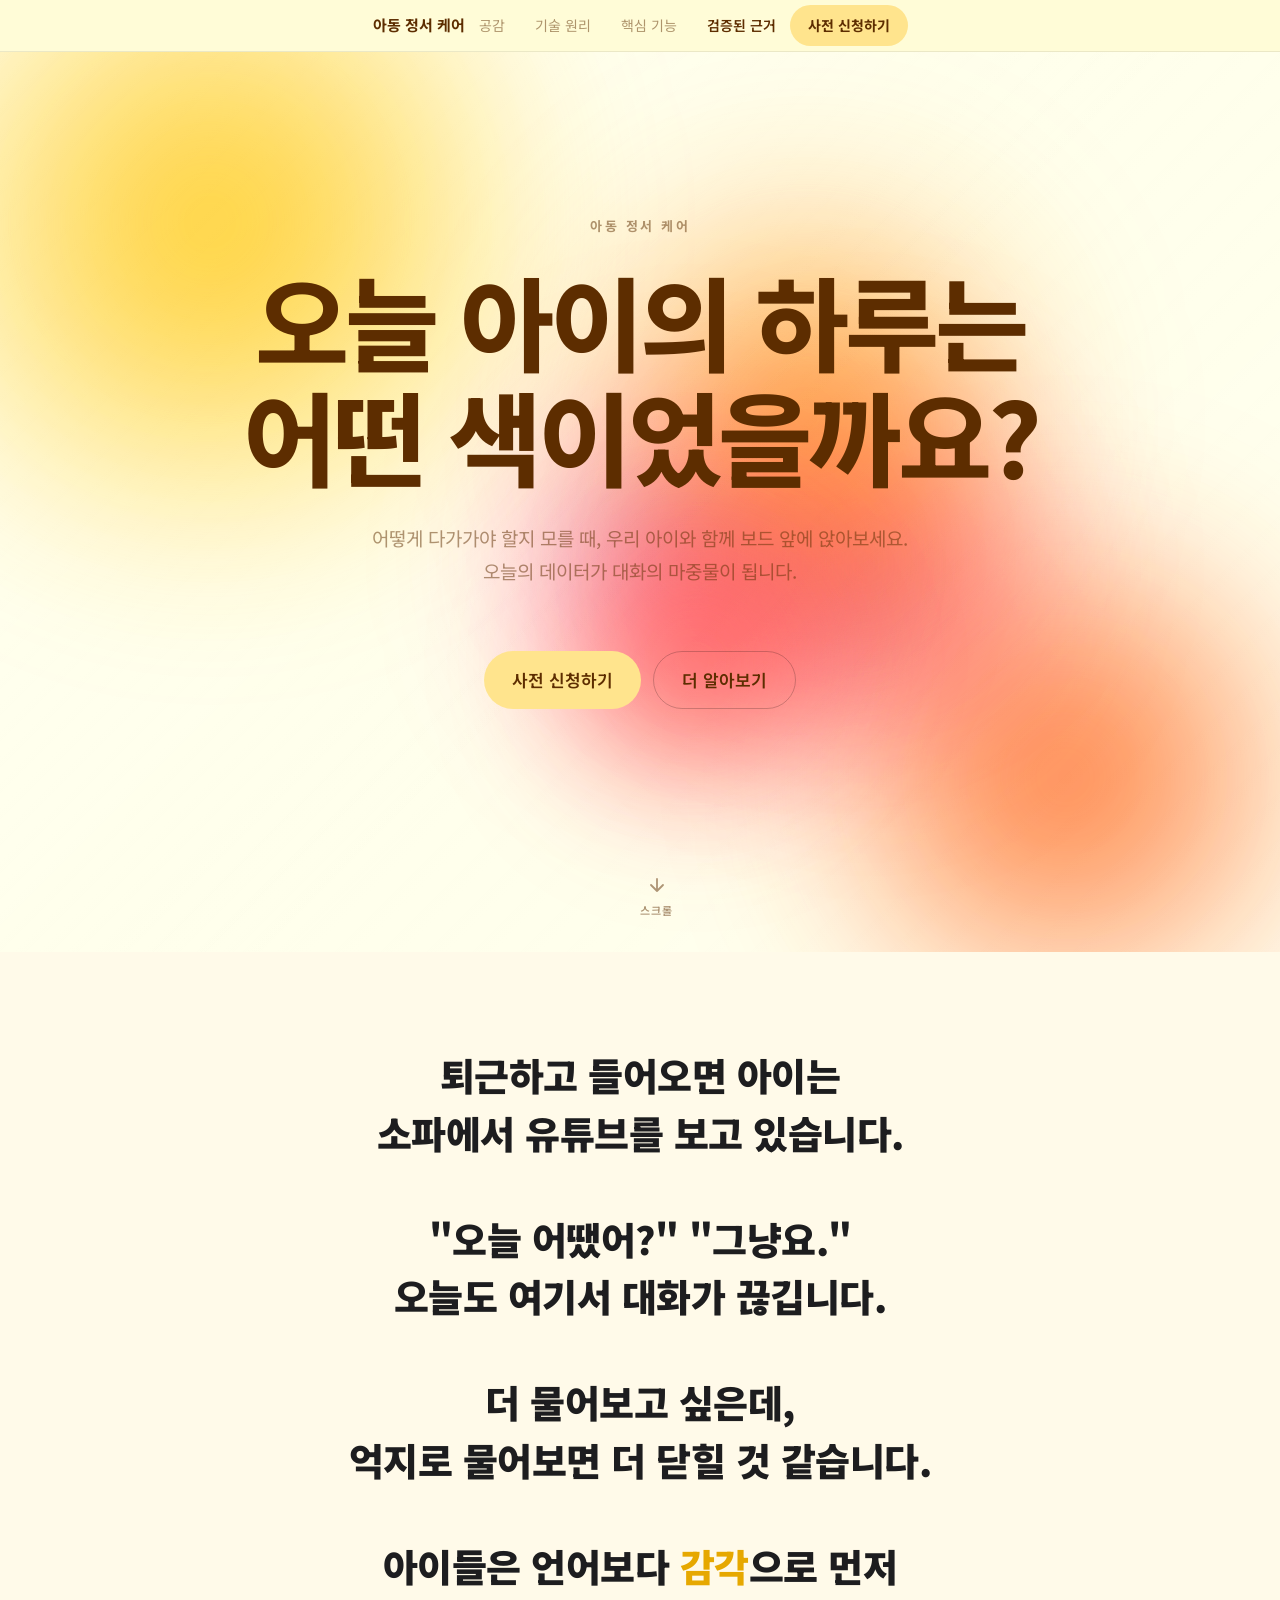
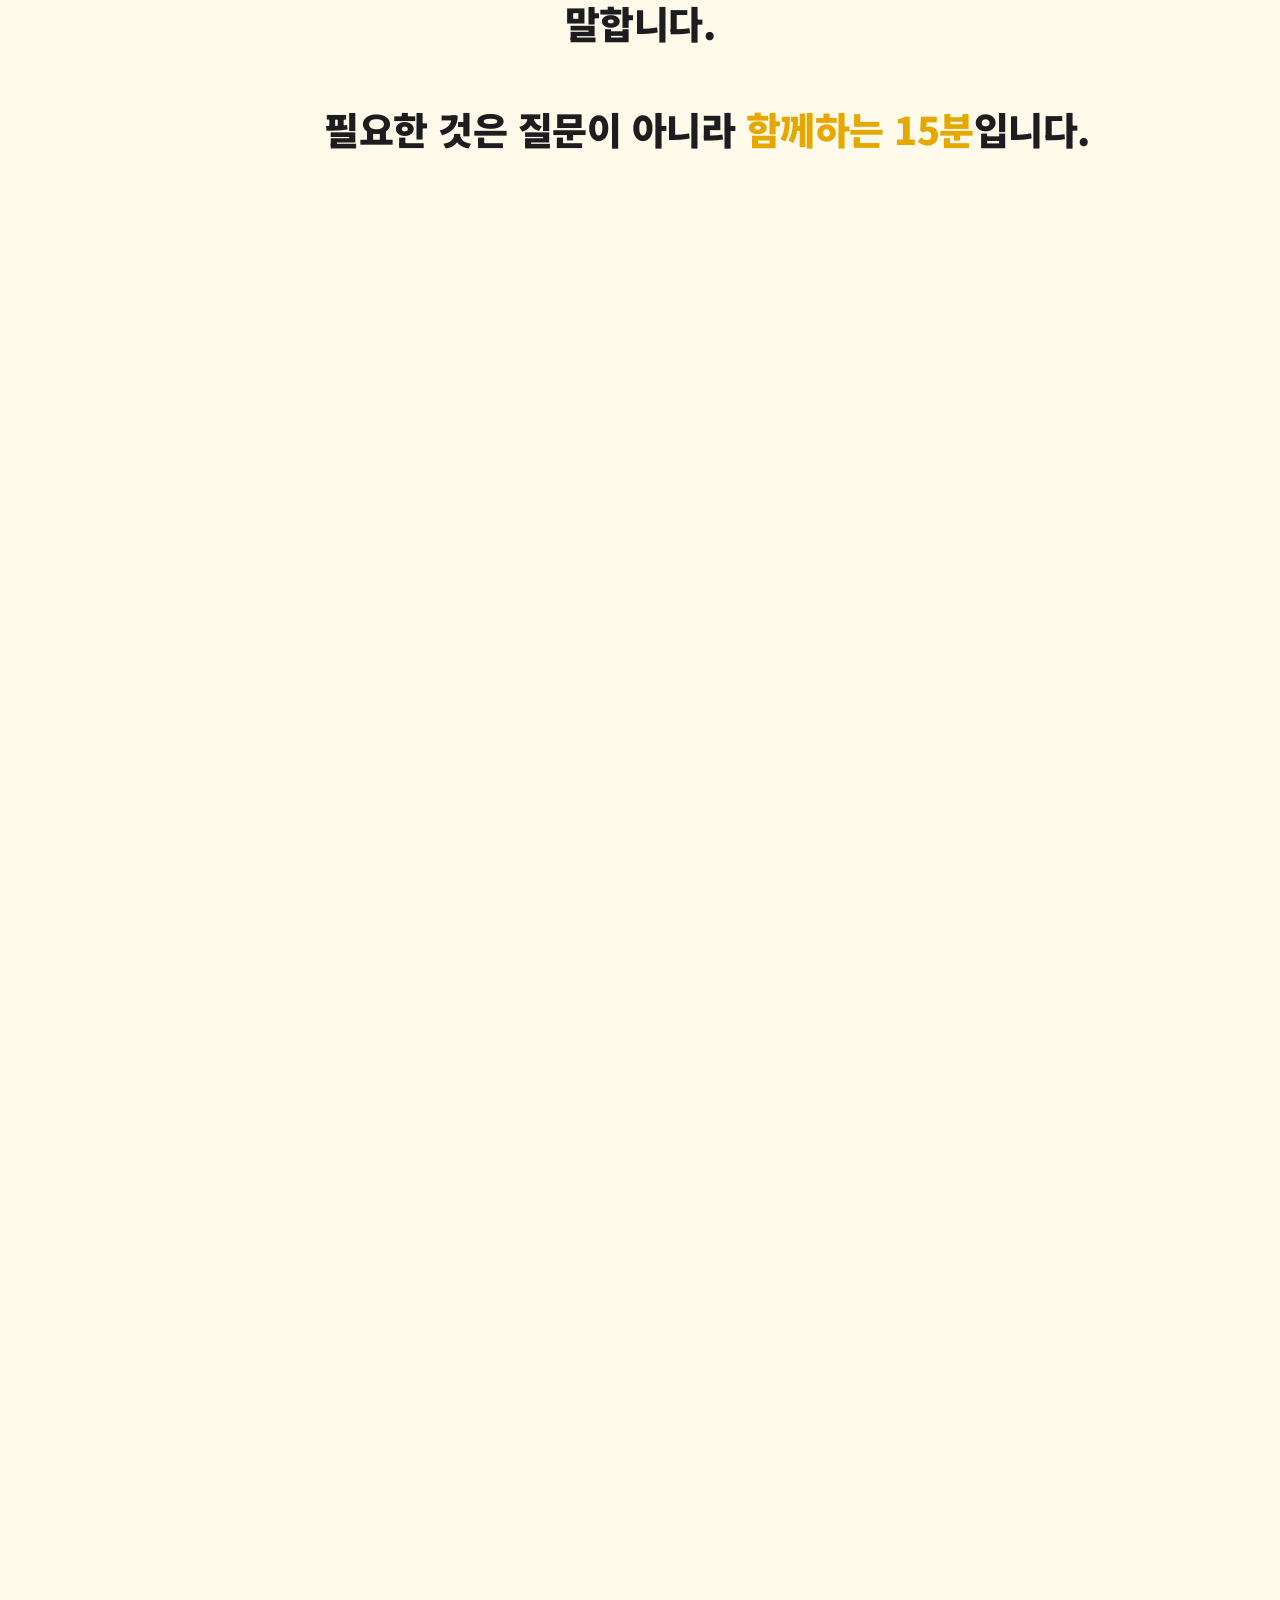
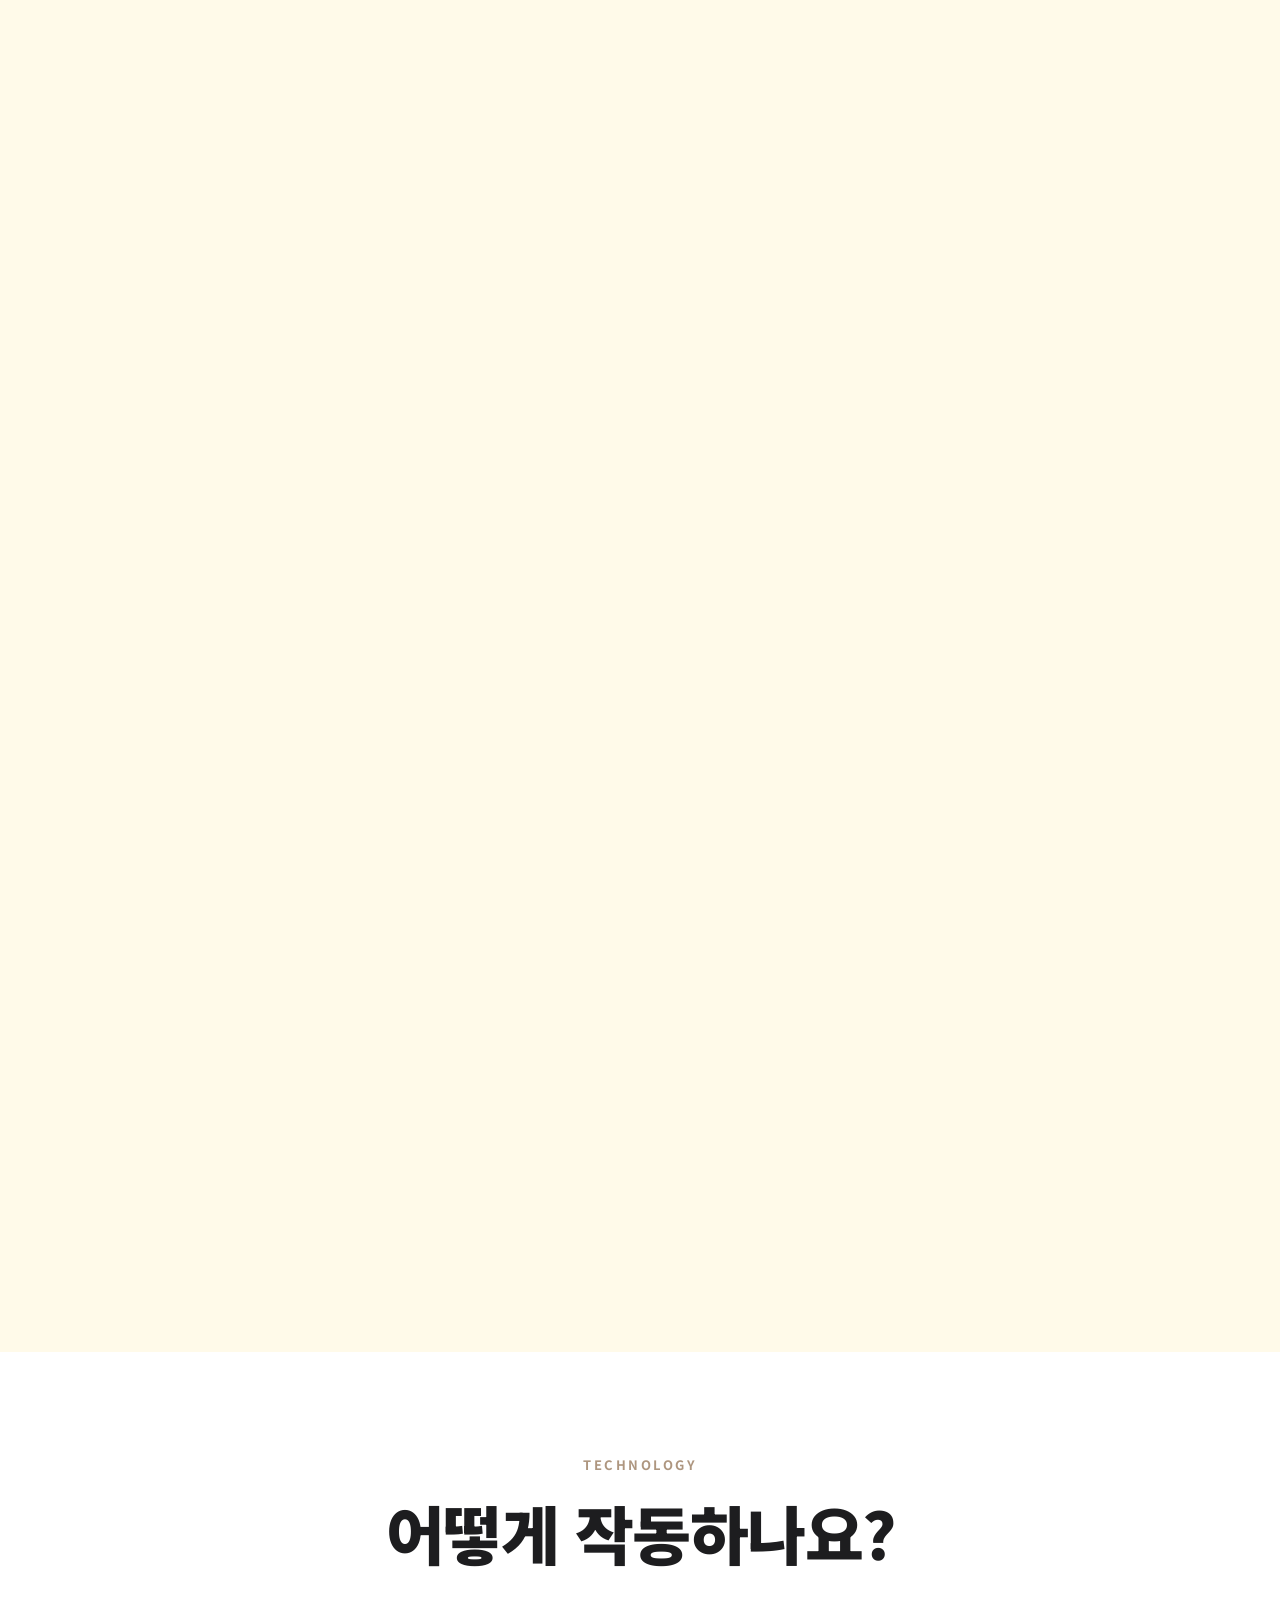
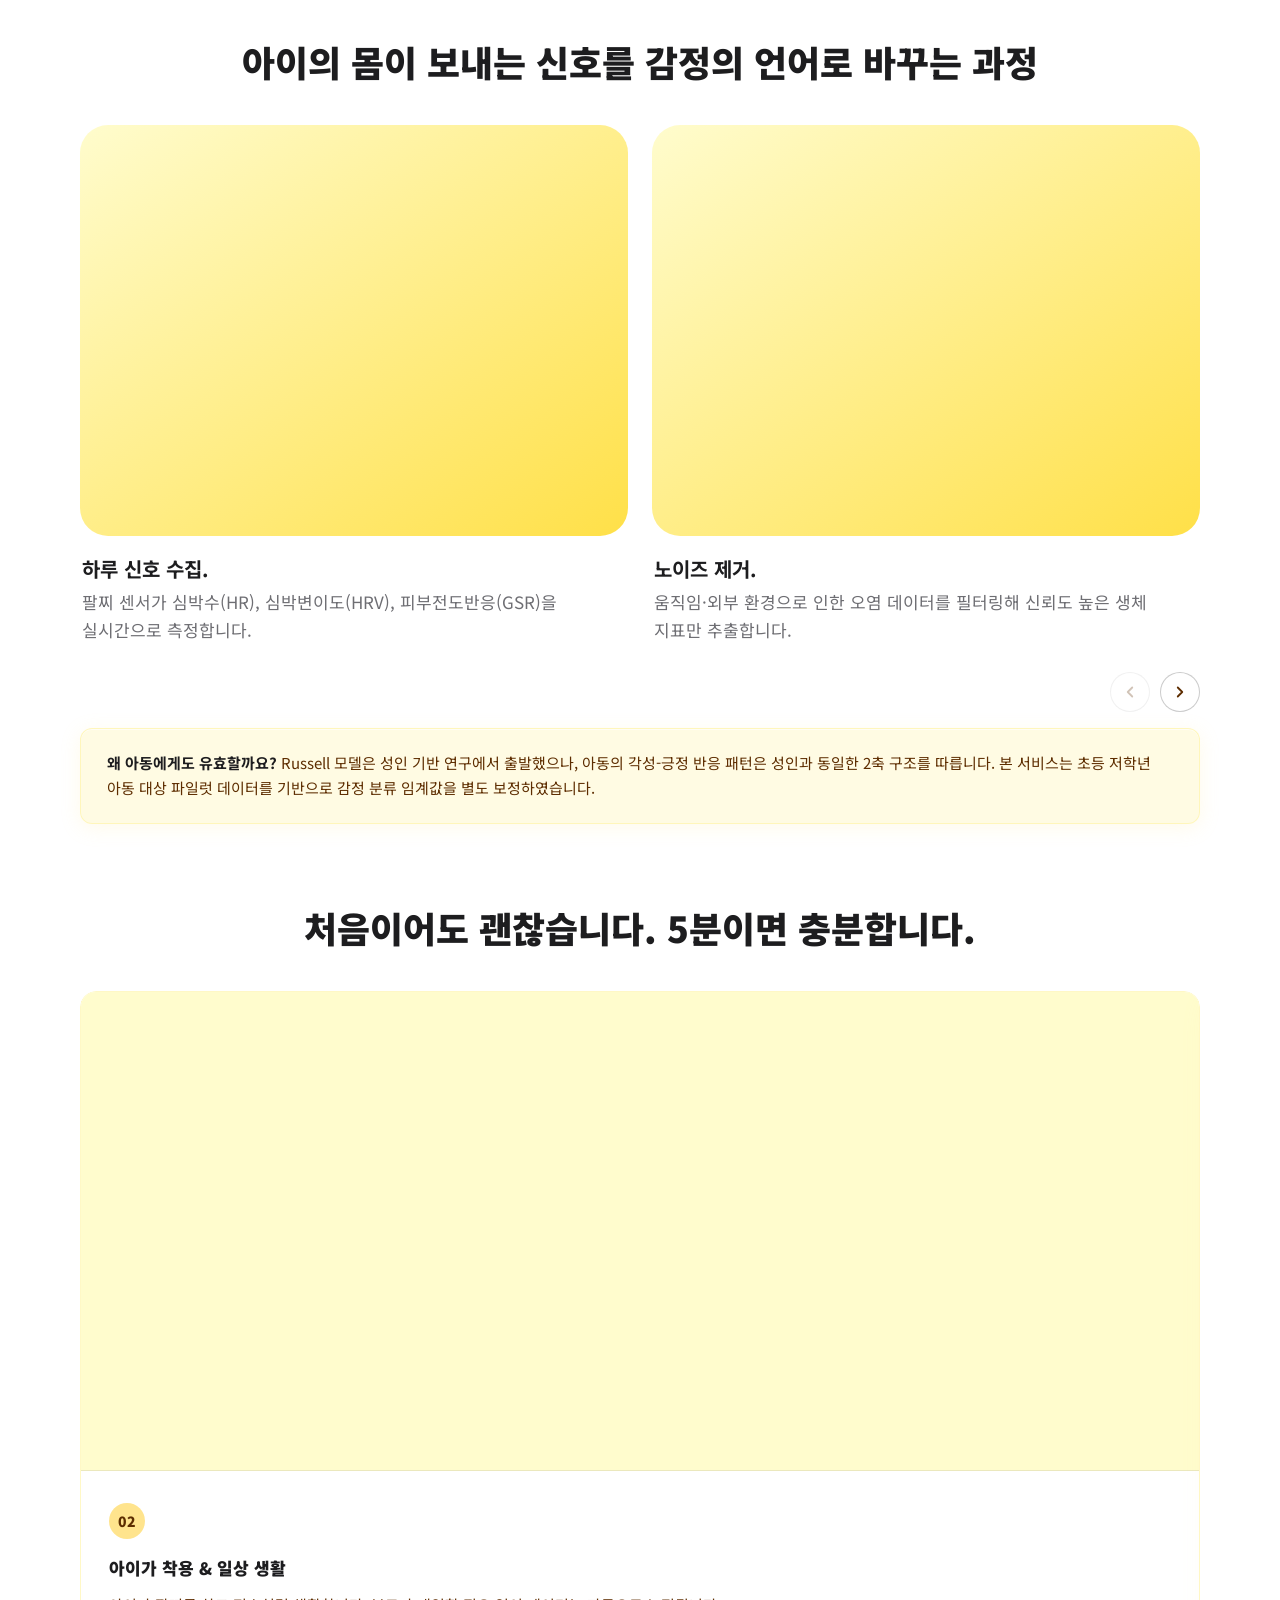
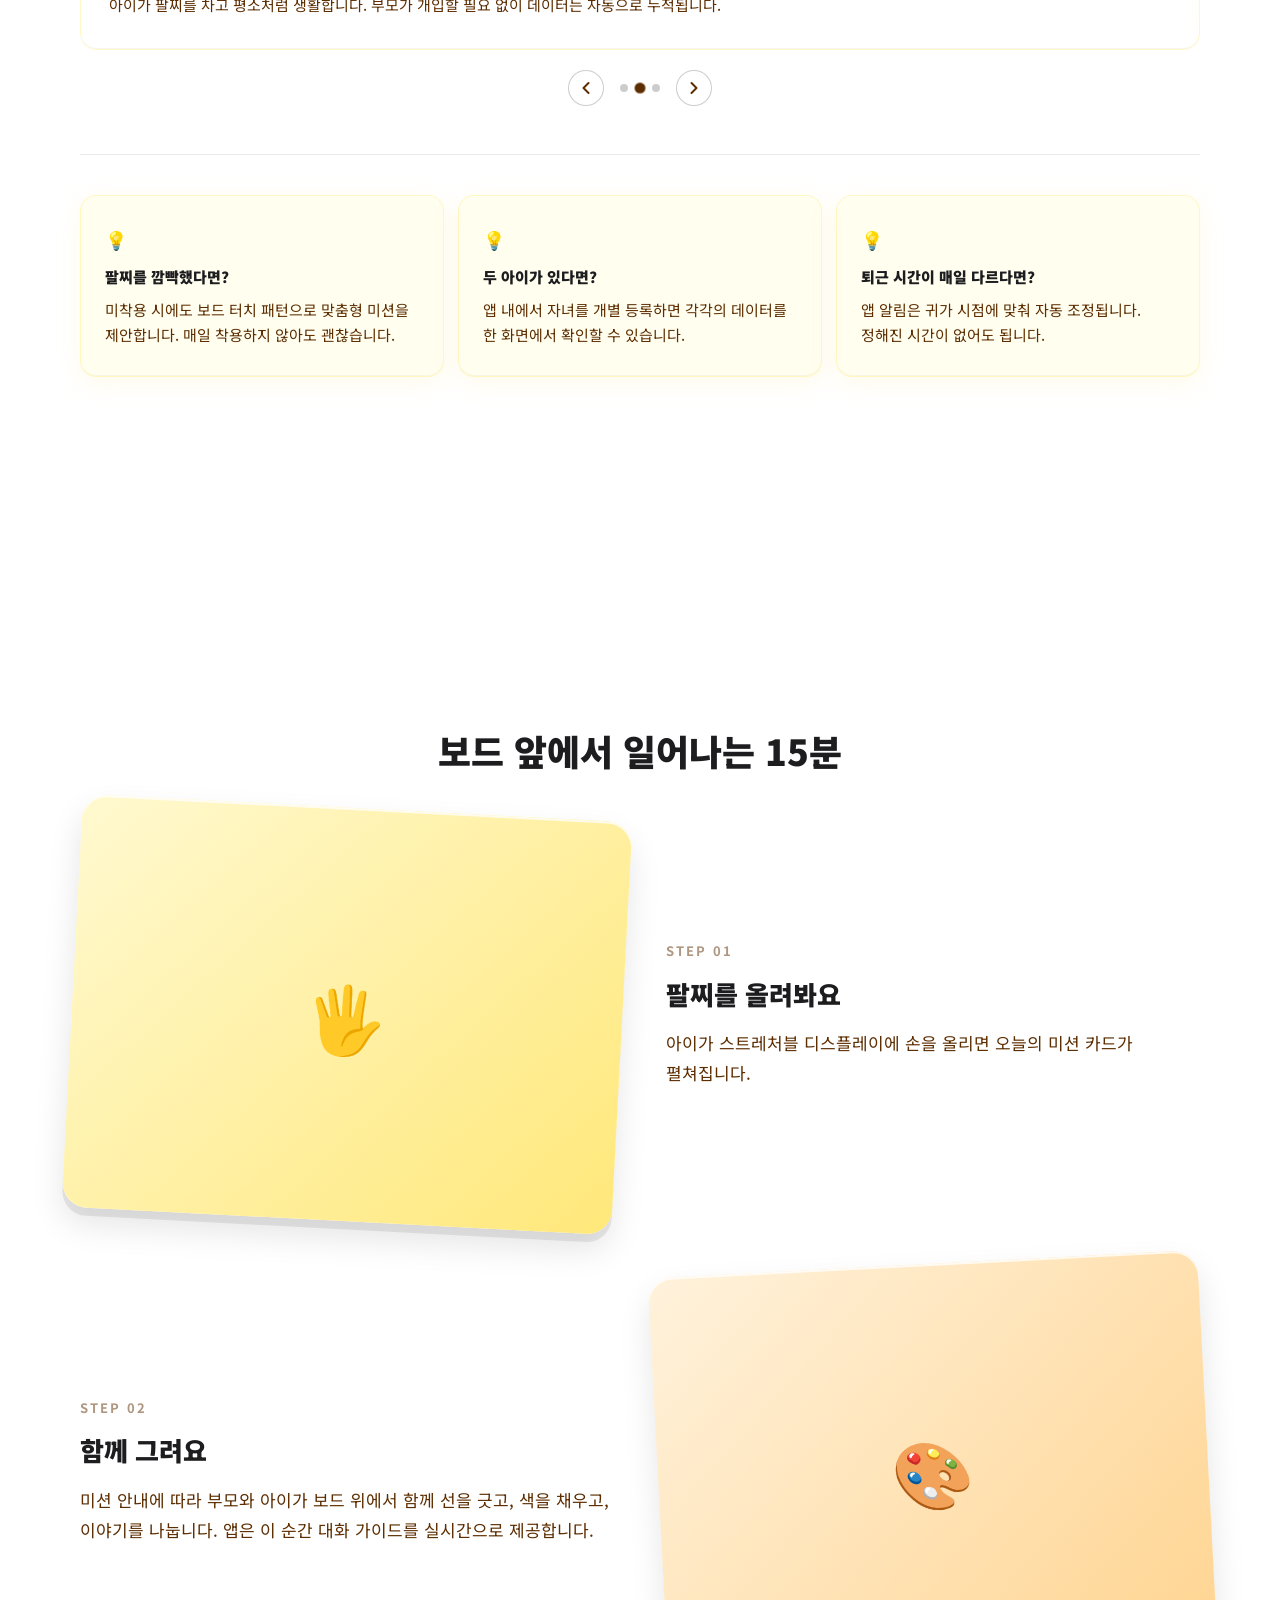
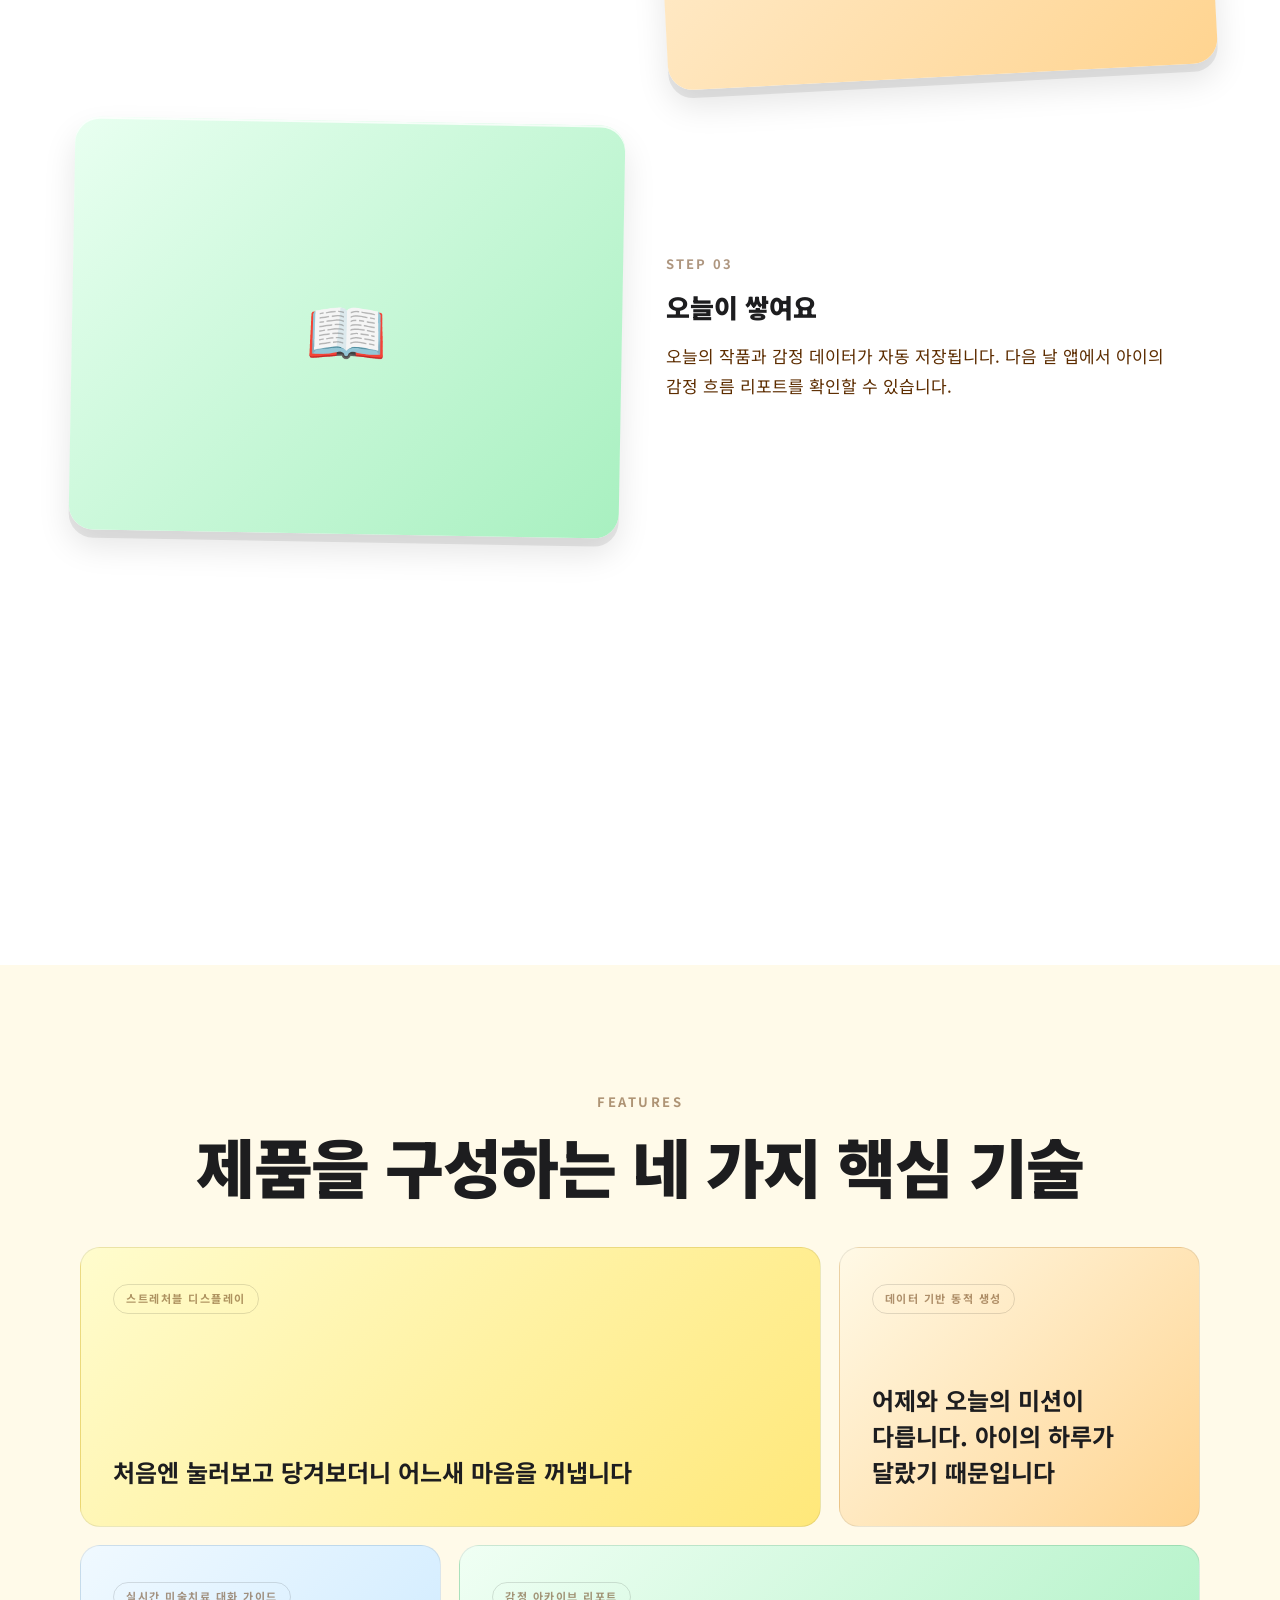
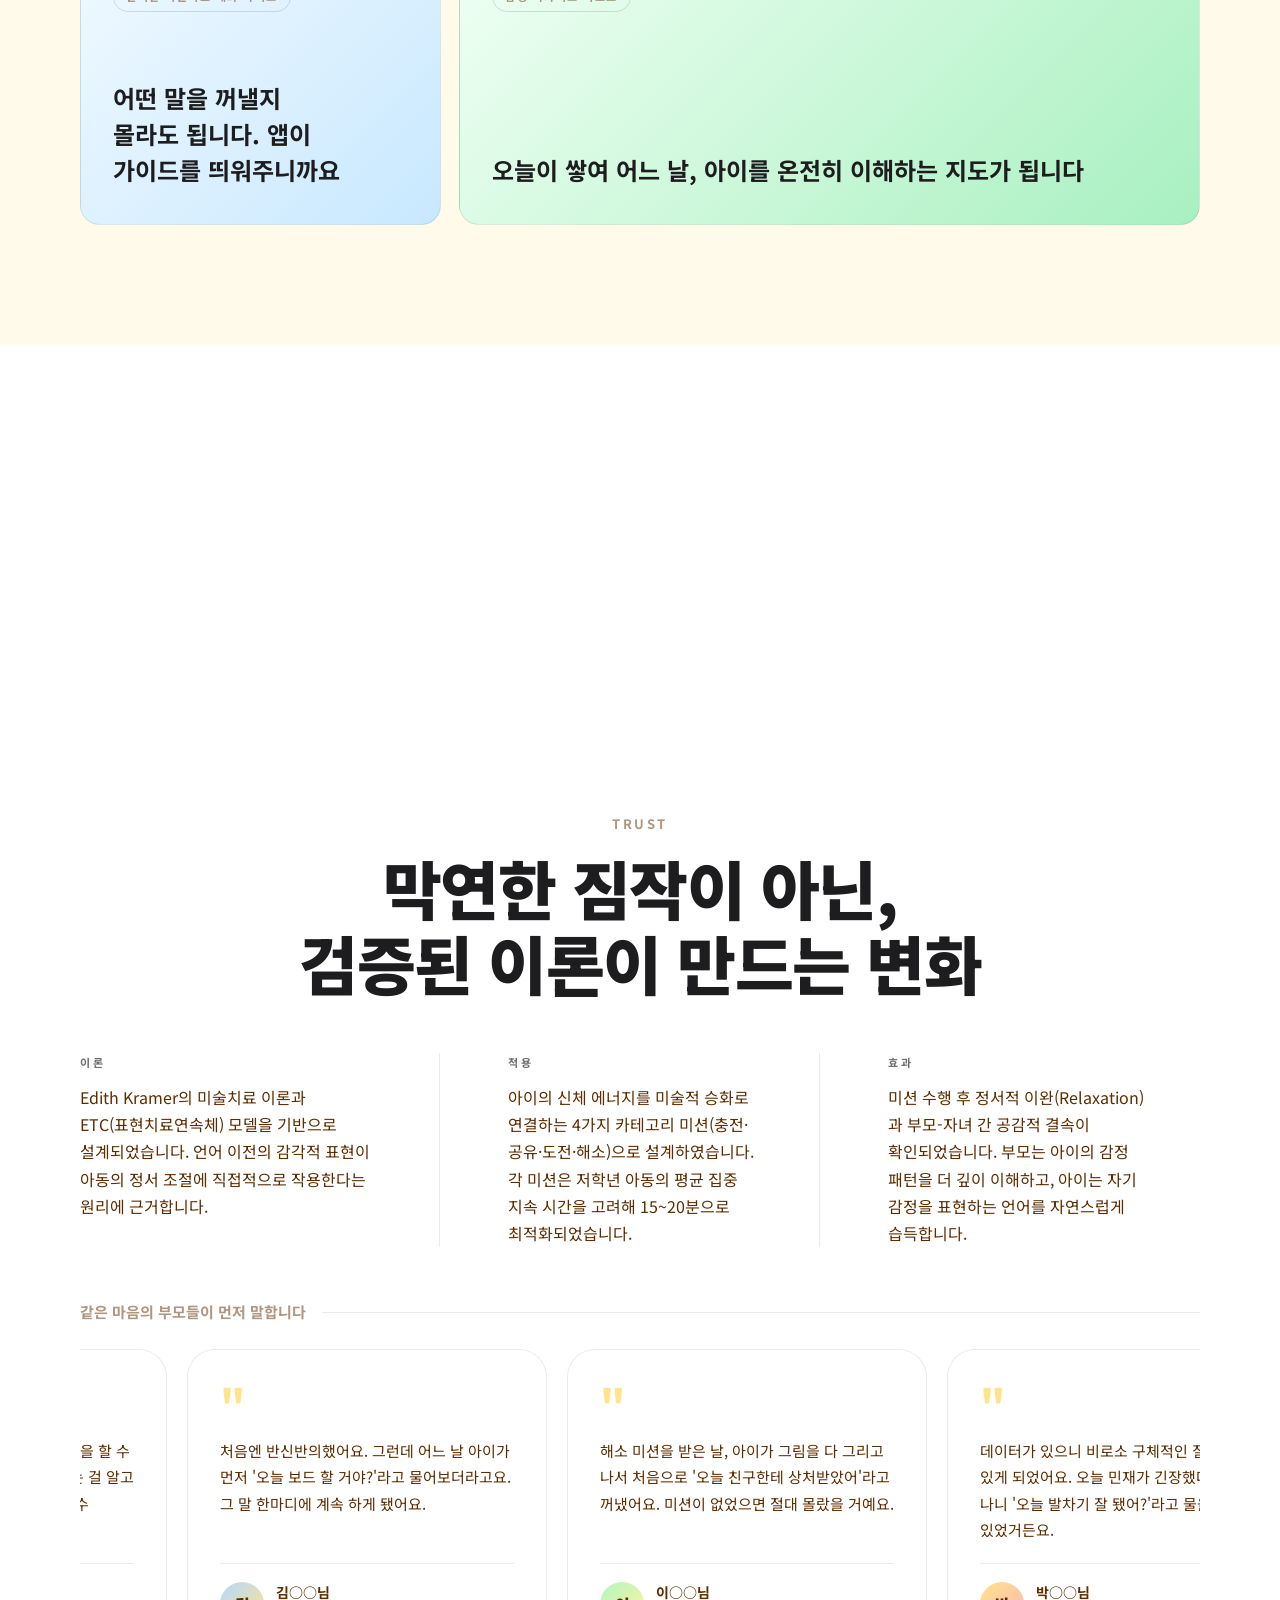
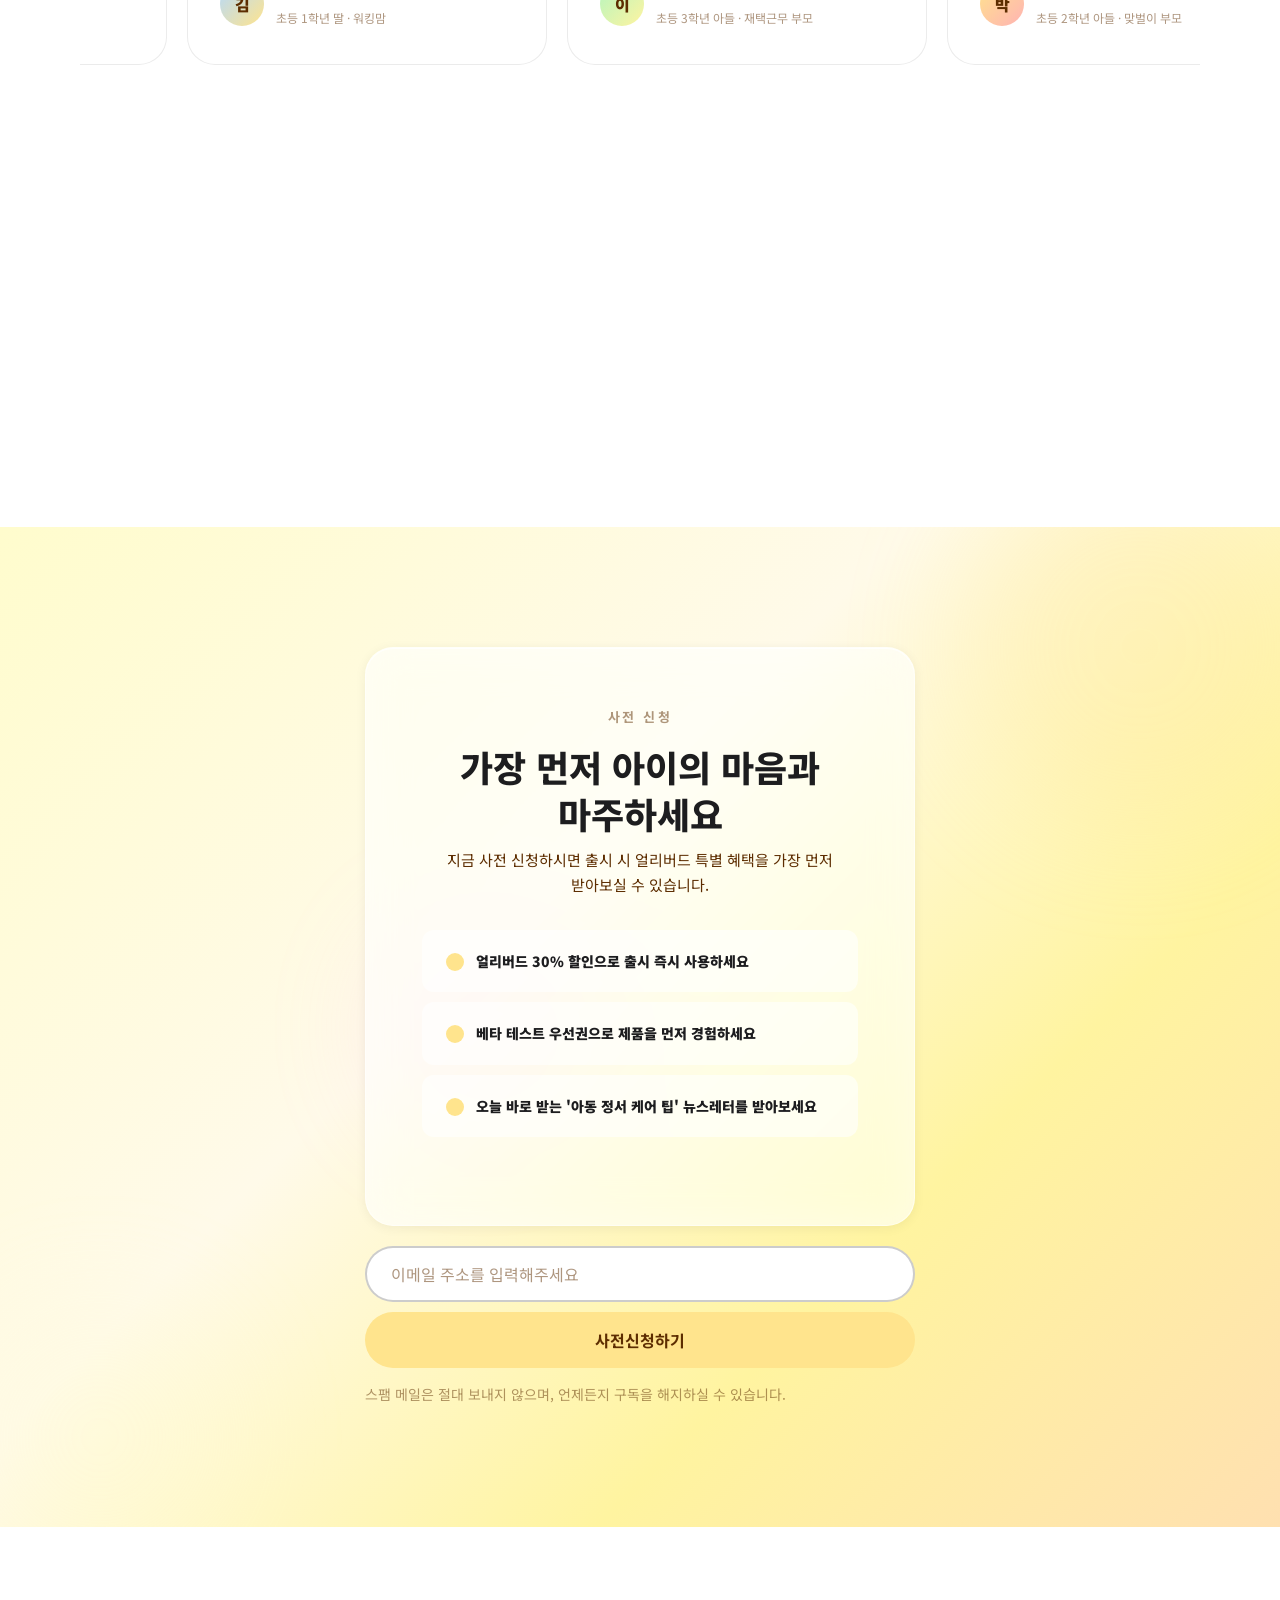
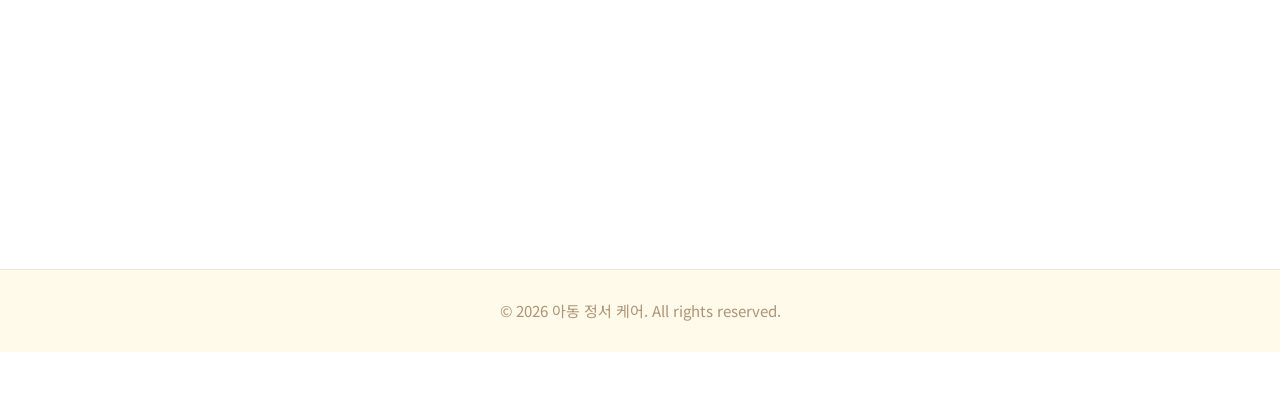
==== commit d68c1b9c: "테크 섹션 Apple 스타일 전면 개편 — 클릭 없이 이미지+텍스트 항상 노출 - tech-tile 구조로 교체: 대형 이미지(4:3 비율) + 볼드 제목 + 설명 텍스트 항상 표" ====
--- a/index.html
+++ b/index.html
@@ -91,71 +91,42 @@
         <h2 class="section-headline js-reveal d1">어떻게 작동하나요?</h2>
       </div>
 
-      <!-- 3-A: Tech Gallery (일반 플로우, 스크롤 없음) -->
+      <!-- 3-A: Tech Gallery (Apple 스타일 — 텍스트 항상 노출) -->
       <div class="tech-sub">
         <h3 class="tech-sub-headline js-reveal">아이의 몸이 보내는 신호를 감정의 언어로 바꾸는 과정</h3>
 
-        <div class="tech-gallery-shell">
-          <!-- 슬라이더 + 화살표를 같은 행에 -->
-          <div class="tech-gallery-row">
-            <div class="tech-gallery-wrap" id="techGalleryWrap">
-              <div class="tech-gallery-track" id="techGalleryTrack">
-                <div class="tech-gallery-page">
-                  <div class="tech-item is-active" data-idx="0">
-                    <div class="tech-card"><div class="tech-block-img"></div></div>
-                    <div class="tech-caption">
-                      <span class="tech-block-num">01</span>
-                      <div class="tech-block-name">하루 신호 수집.</div>
-                      <div class="tech-block-sub">심박·피부전도 측정</div>
-                    </div>
-                  </div>
-                  <div class="tech-item" data-idx="1">
-                    <div class="tech-card"><div class="tech-block-img"></div></div>
-                    <div class="tech-caption">
-                      <span class="tech-block-num">02</span>
-                      <div class="tech-block-name">노이즈 제거.</div>
-                      <div class="tech-block-sub">데이터 정제</div>
-                    </div>
-                  </div>
-                </div>
-                <div class="tech-gallery-page">
-                  <div class="tech-item" data-idx="2">
-                    <div class="tech-card"><div class="tech-block-img"></div></div>
-                    <div class="tech-caption">
-                      <span class="tech-block-num">03</span>
-                      <div class="tech-block-name">무드미터 분석.</div>
-                      <div class="tech-block-sub">감정 좌표화</div>
-                    </div>
-                  </div>
-                  <div class="tech-item" data-idx="3">
-                    <div class="tech-card"><div class="tech-block-img"></div></div>
-                    <div class="tech-caption">
-                      <span class="tech-block-num">04</span>
-                      <div class="tech-block-name">맞춤 미션 생성.</div>
-                      <div class="tech-block-sub">AI 추천</div>
-                    </div>
-                  </div>
-                </div>
-              </div>
-            </div>
-            <!-- 화살표: 슬라이더 오른쪽 -->
-            <div class="tech-gallery-arrows">
-              <button class="tech-gallery-arrow" id="techGalleryPrev" aria-label="이전" disabled>
-                <svg width="18" height="18" viewBox="0 0 20 20" fill="none"><path d="M12.5 15L7.5 10L12.5 5" stroke="currentColor" stroke-width="2" stroke-linecap="round" stroke-linejoin="round"/></svg>
-              </button>
-              <button class="tech-gallery-arrow" id="techGalleryNext" aria-label="다음">
-                <svg width="18" height="18" viewBox="0 0 20 20" fill="none"><path d="M7.5 5L12.5 10L7.5 15" stroke="currentColor" stroke-width="2" stroke-linecap="round" stroke-linejoin="round"/></svg>
-              </button>
-            </div>
-          </div>
-
-          <!-- 클릭 설명 패널 -->
-          <div class="tech-detail">
-            <div class="tech-detail-pane is-active">팔찌 센서가 심박수(HR), 심박변이도(HRV), 피부전도반응(GSR)을 실시간으로 측정합니다.</div>
-            <div class="tech-detail-pane">움직임·외부 환경으로 인한 오염 데이터를 필터링해 신뢰도 높은 생체 지표만 추출합니다.</div>
-            <div class="tech-detail-pane">Russell의 원형 감정 모델에 기반해 각성도(Arousal)와 긍정도(Valence) 축으로 아이의 현재 감정 상태를 좌표화합니다.</div>
-            <div class="tech-detail-pane">무드미터와 당일 일과 데이터를 결합해 '충전·공유·도전·해소' 4가지 카테고리 중 최적의 미술 미션을 생성합니다.</div>
-          </div>
+        <div class="tech-gallery-wrap" id="techGalleryWrap">
+          <div class="tech-gallery-track" id="techGalleryTrack">
+            <div class="tech-gallery-page">
+              <div class="tech-tile">
+                <div class="tech-tile-img"></div>
+                <p class="tech-tile-text"><strong>하루 신호 수집.</strong> 팔찌 센서가 심박수(HR), 심박변이도(HRV), 피부전도반응(GSR)을 실시간으로 측정합니다.</p>
+              </div>
+              <div class="tech-tile">
+                <div class="tech-tile-img"></div>
+                <p class="tech-tile-text"><strong>노이즈 제거.</strong> 움직임·외부 환경으로 인한 오염 데이터를 필터링해 신뢰도 높은 생체 지표만 추출합니다.</p>
+              </div>
+            </div>
+            <div class="tech-gallery-page">
+              <div class="tech-tile">
+                <div class="tech-tile-img"></div>
+                <p class="tech-tile-text"><strong>무드미터 분석.</strong> Russell의 원형 감정 모델에 기반해 각성도와 긍정도 축으로 아이의 현재 감정 상태를 좌표화합니다.</p>
+              </div>
+              <div class="tech-tile">
+                <div class="tech-tile-img"></div>
+                <p class="tech-tile-text"><strong>맞춤 미션 생성.</strong> 무드미터와 당일 일과 데이터를 결합해 '충전·공유·도전·해소' 4가지 카테고리 중 최적의 미술 미션을 생성합니다.</p>
+              </div>
+            </div>
+          </div>
+        </div>
+
+        <div class="tech-gallery-nav">
+          <button class="tech-gallery-arrow" id="techGalleryPrev" aria-label="이전" disabled>
+            <svg width="18" height="18" viewBox="0 0 20 20" fill="none"><path d="M12.5 15L7.5 10L12.5 5" stroke="currentColor" stroke-width="2" stroke-linecap="round" stroke-linejoin="round"/></svg>
+          </button>
+          <button class="tech-gallery-arrow" id="techGalleryNext" aria-label="다음">
+            <svg width="18" height="18" viewBox="0 0 20 20" fill="none"><path d="M7.5 5L12.5 10L7.5 15" stroke="currentColor" stroke-width="2" stroke-linecap="round" stroke-linejoin="round"/></svg>
+          </button>
         </div>
 
         <div class="tech-note">
--- a/css/styles.css
+++ b/css/styles.css
@@ -1449,90 +1449,55 @@
   flex-shrink: 0;
   display: grid;
   grid-template-columns: 1fr 1fr;
-  gap: 16px;
-}
-
-/* 아이템 */
-.tech-item {
+  gap: 24px;
+}
+
+/* Apple 스타일 타일 */
+.tech-tile {
   display: flex;
   flex-direction: column;
+  gap: 20px;
+}
+
+.tech-tile-img {
+  width: 100%;
+  aspect-ratio: 4 / 3;
+  border-radius: var(--radius-lg);
+  background: linear-gradient(145deg, #fffccd 0%, #ffe048 100%);
+  display: block;
+}
+
+.tech-tile-text {
+  font-size: 17px;
+  line-height: 1.65;
+  color: var(--text-secondary);
+  margin: 0;
+  padding: 0 2px;
+}
+
+.tech-tile-text strong {
+  display: block;
+  font-size: 20px;
+  font-weight: 700;
+  color: var(--text-black);
+  margin-bottom: 6px;
+  line-height: 1.3;
+}
+
+/* 화살표 묶음: 오른쪽 정렬 */
+.tech-gallery-nav {
+  display: flex;
+  justify-content: flex-end;
   gap: 10px;
-  cursor: pointer;
-}
-
-/* 화살표: 슬라이더 옆 세로 배치 */
-.tech-gallery-arrows {
-  display: flex;
-  flex-direction: column;
-  gap: 8px;
-  padding-top: 4px;
-  flex-shrink: 0;
-}
-
-/* 카드: 이미지 블럭만 */
-.tech-card {
-  border-radius: var(--radius-md);
-  overflow: hidden;
-  border: 2px solid var(--border-light);
-  transition: border-color var(--dur-mid) var(--ease-out),
-              box-shadow    var(--dur-mid) var(--ease-out),
-              transform     var(--dur-fast) var(--ease-out);
-}
-
-.tech-item:hover .tech-card {
-  transform: translateY(-5px);
-  box-shadow: 0 14px 36px rgba(93, 45, 0, 0.09);
-}
-
-.tech-item.is-active .tech-card {
-  border-color: var(--text-brown);
-  box-shadow: 0 10px 36px rgba(93, 45, 0, 0.15);
-  transform: translateY(-5px);
-}
-
-/* 가로형 이미지 블럭 — 단일 옐로우, 높이 제한 */
-.tech-block-img {
-  width: 100%;
-  height: 180px;
-  display: block;
-  background: linear-gradient(145deg, #fffccd 0%, #ffe048 100%);
-}
-
-/* 캡션: 카드 바깥 */
-.tech-caption { padding: 0 2px; }
-
-.tech-block-num {
-  display: block;
-  font-size: 11px;
-  font-weight: 700;
-  letter-spacing: 2px;
-  color: var(--text-muted);
-  margin-bottom: 5px;
-}
-
-.tech-block-name {
-  display: inline;
-  font-size: 17px;
-  font-weight: 900;
-  color: var(--text-black);
-  line-height: 1.35;
-}
-
-.tech-block-sub {
-  display: block;
-  font-size: 13px;
-  color: var(--text-secondary);
-  margin-top: 4px;
-}
-
-.tech-item.is-active .tech-block-name { color: var(--text-brown); }
+  margin-top: 28px;
+}
 
 .tech-gallery-arrow {
   display: flex;
   align-items: center;
   justify-content: center;
-  width: 36px;
-  height: 36px;
+  width: 40px;
+  height: 40px;
   border-radius: 50%;
   border: 1.5px solid var(--border-strong);
   background: var(--white);
@@ -1553,30 +1518,9 @@
   pointer-events: none;
 }
 
-/* 클릭 시 나타나는 설명 패널 */
-.tech-detail {
-  background: var(--bg-cream);
-  border: 1px solid var(--border-light);
-  border-radius: var(--radius-md);
-  padding: 24px 32px;
-  margin-bottom: 20px;
-  min-height: 64px;
-}
-
-.tech-detail-pane {
-  display: none;
-  font-size: 17px;
-  line-height: 1.75;
-  color: var(--text-brown);
-}
-
-.tech-detail-pane.is-active {
-  display: block;
-  animation: fadeUp 0.35s var(--ease-out) forwards;
-}
-
 @media (max-width: 768px) {
-  .tech-item { flex: 0 0 calc(80% - 10px); }
+  .tech-gallery-page { grid-template-columns: 1fr; gap: 32px; }
+  .tech-tile-img { aspect-ratio: 16 / 9; }
 }
 
 /* ── Section Headline 크기 상향 ── */
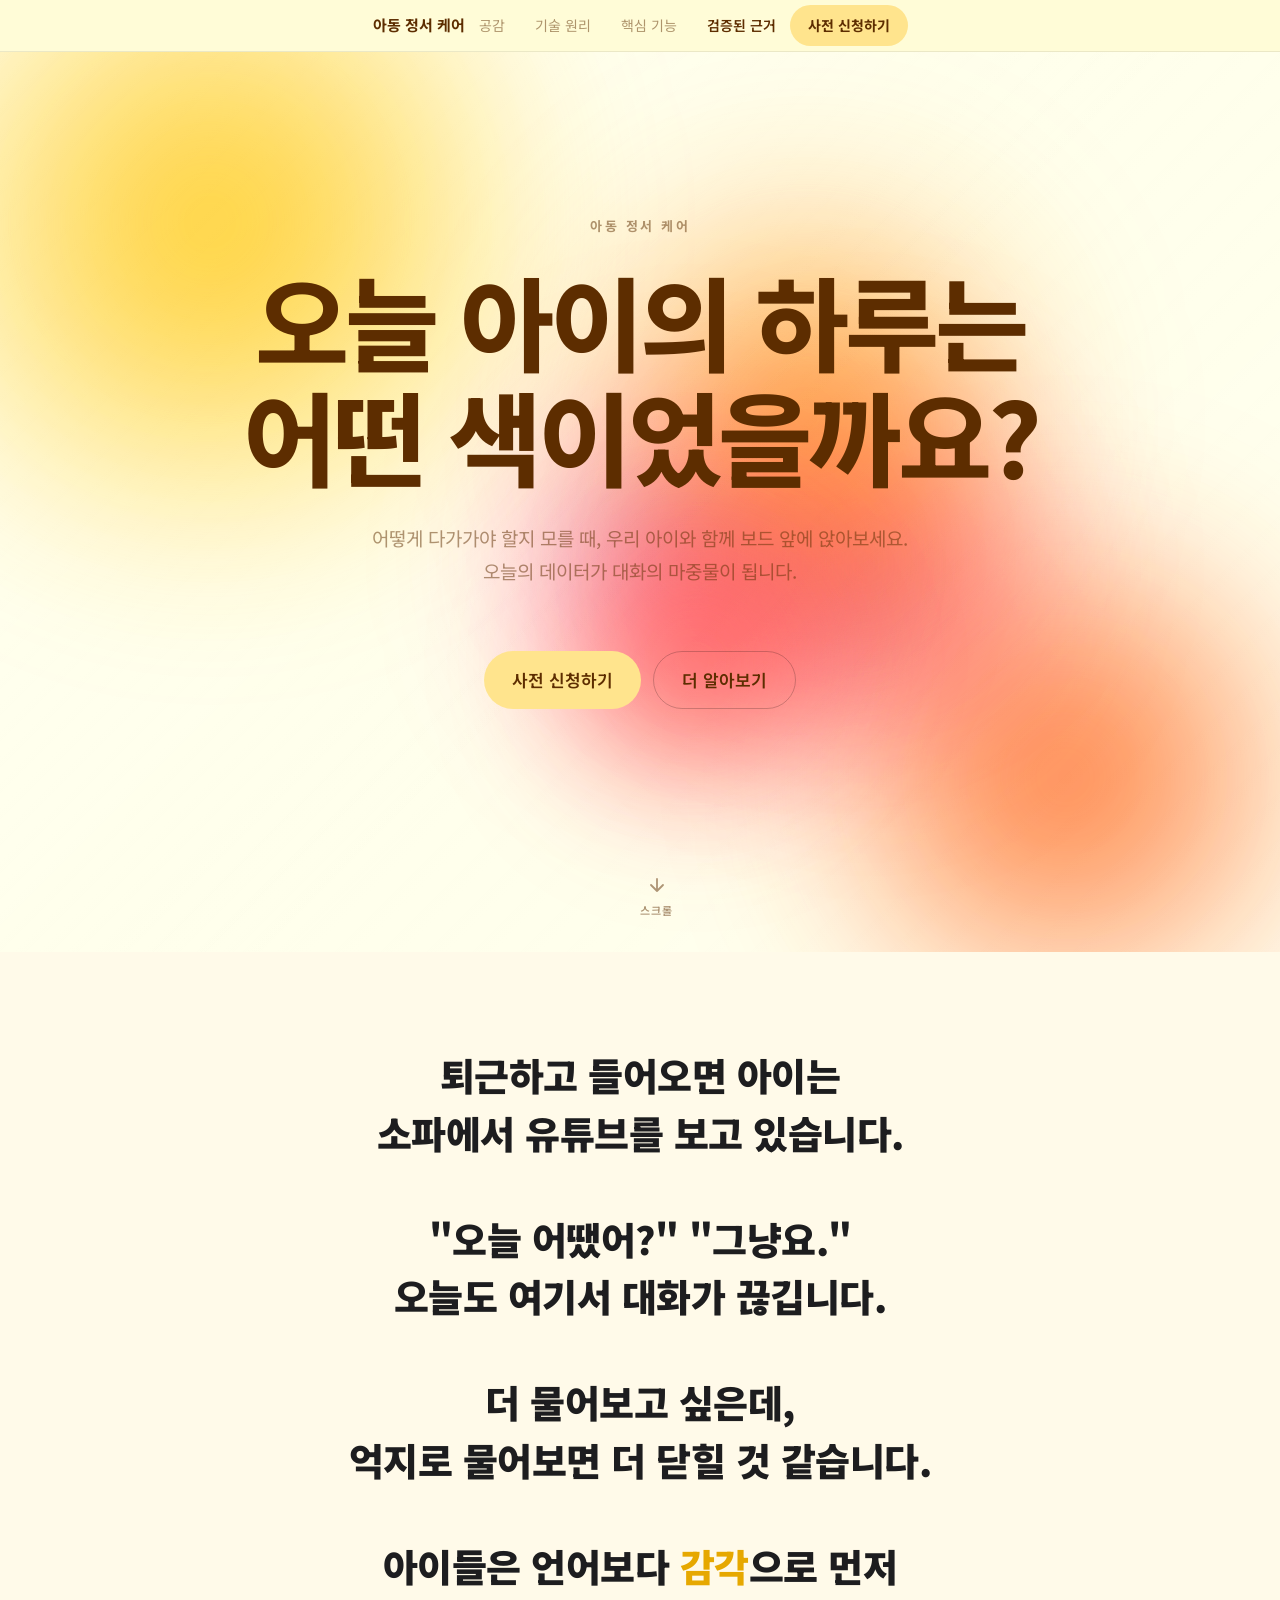
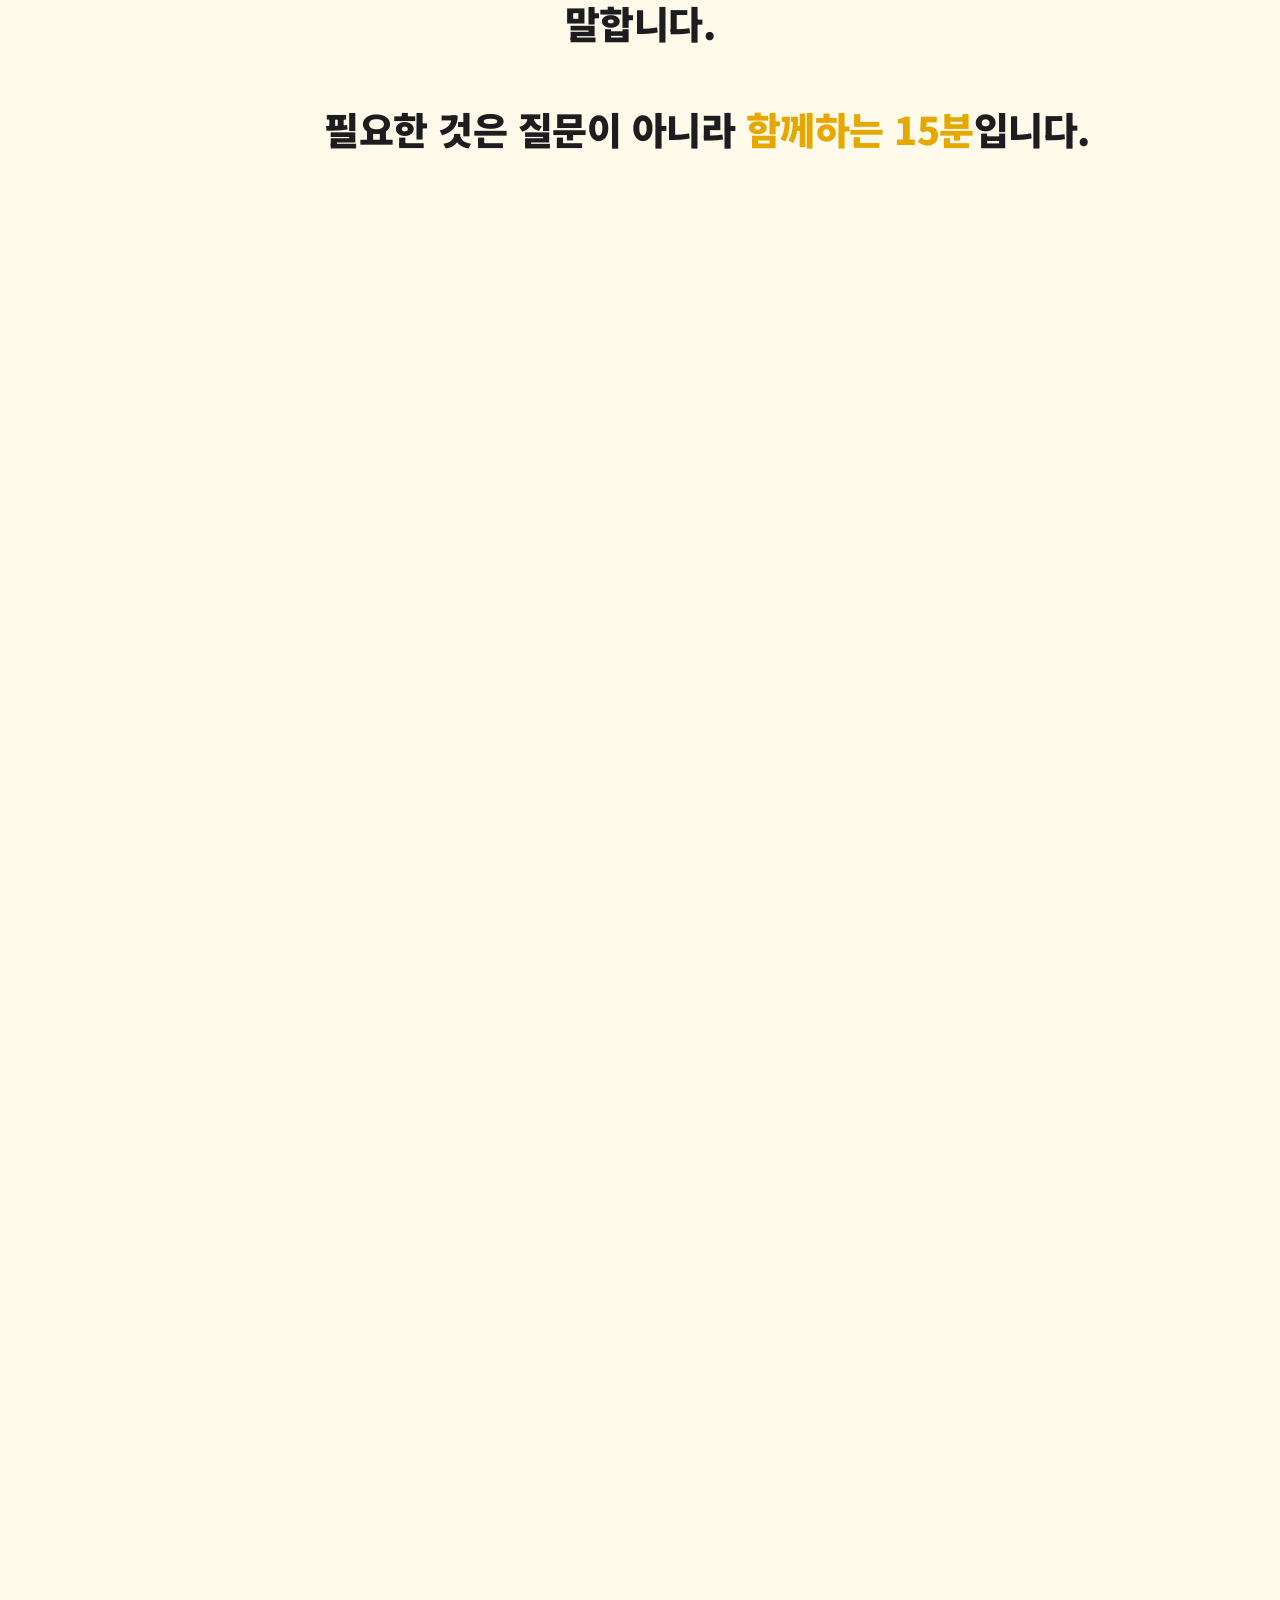
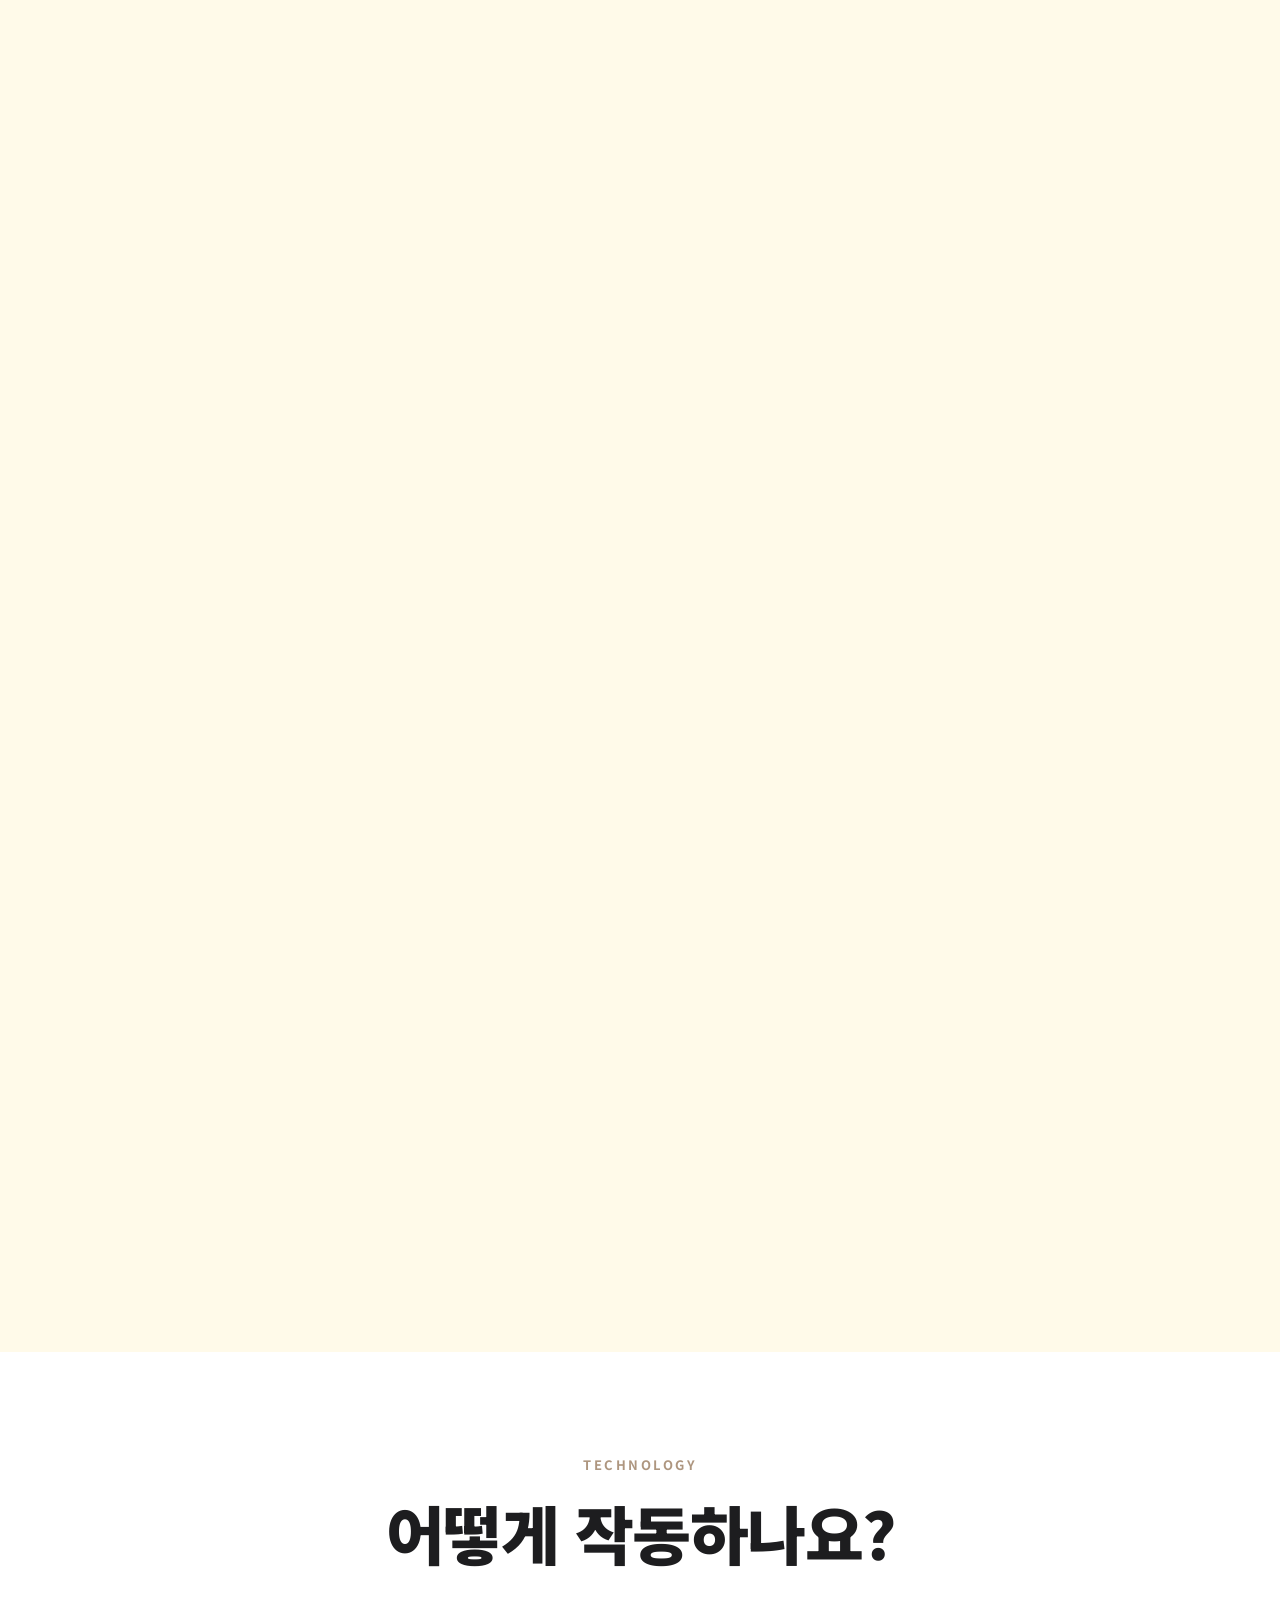
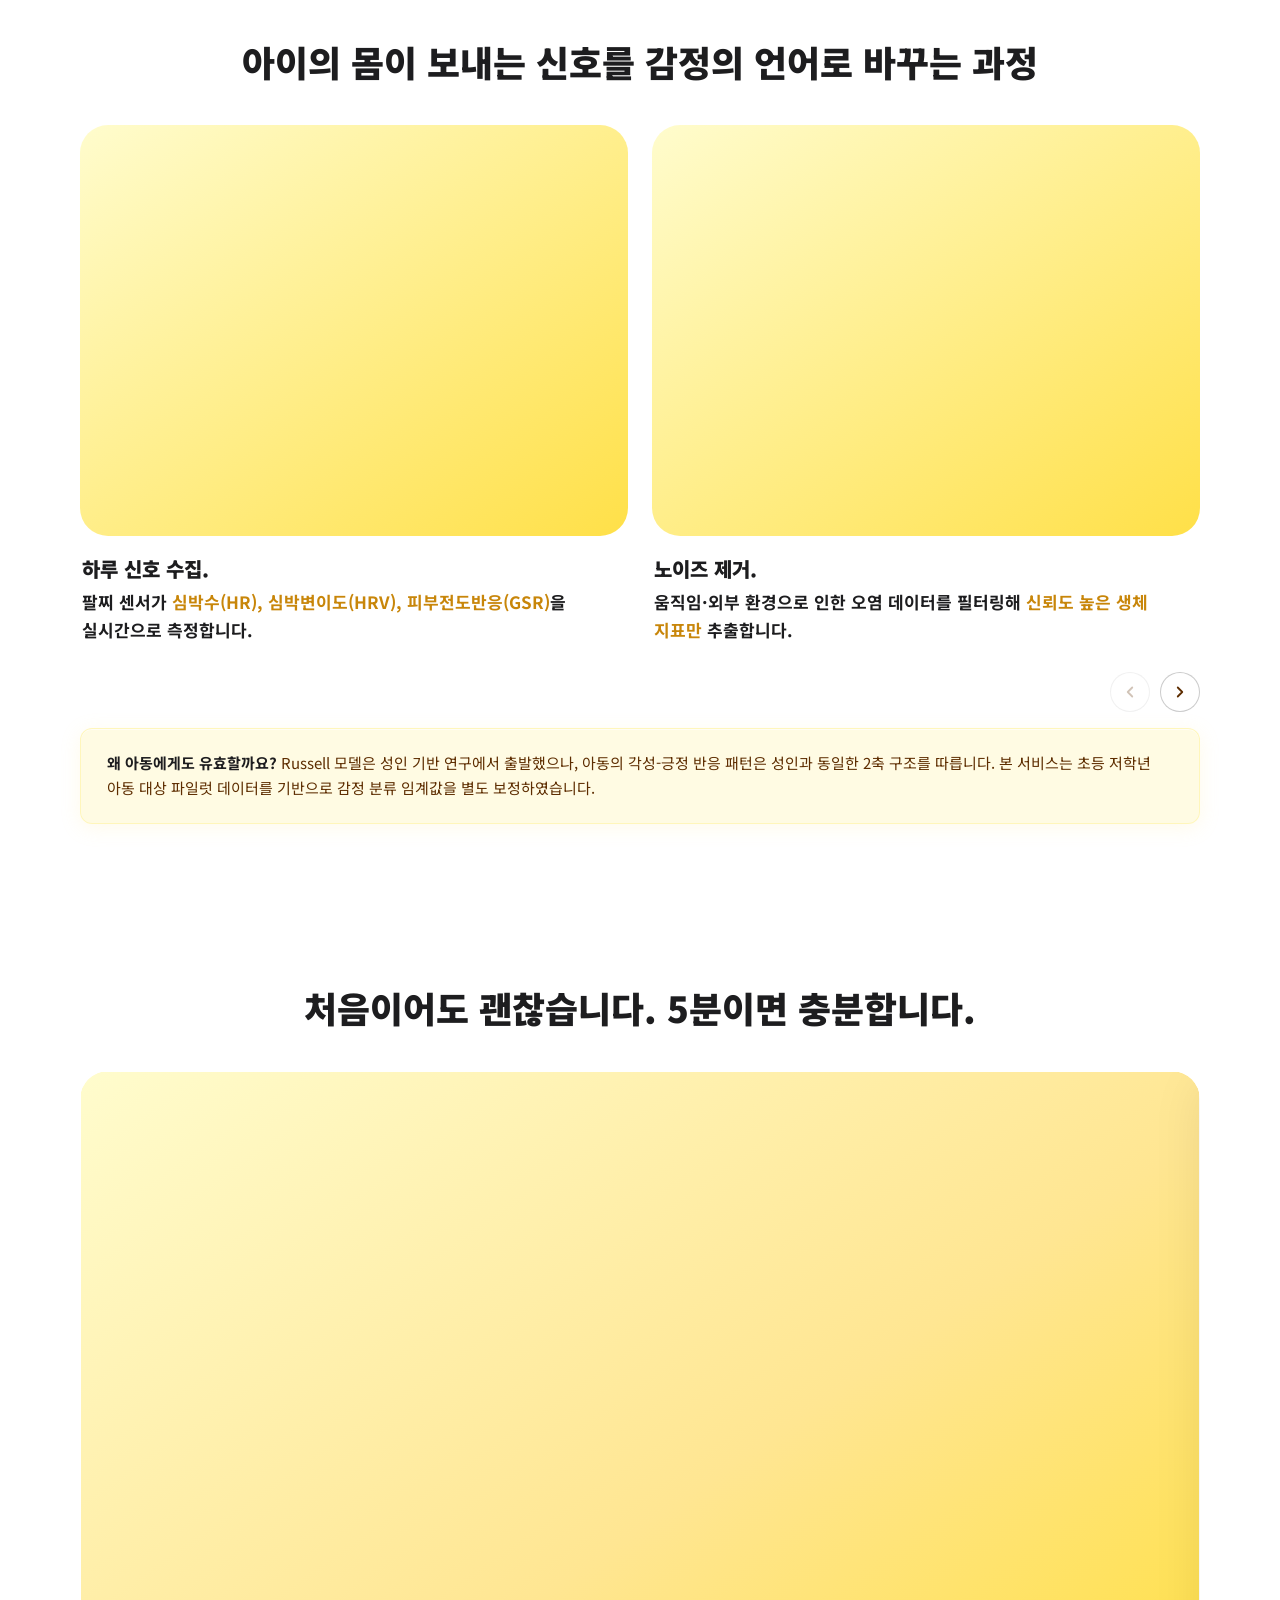
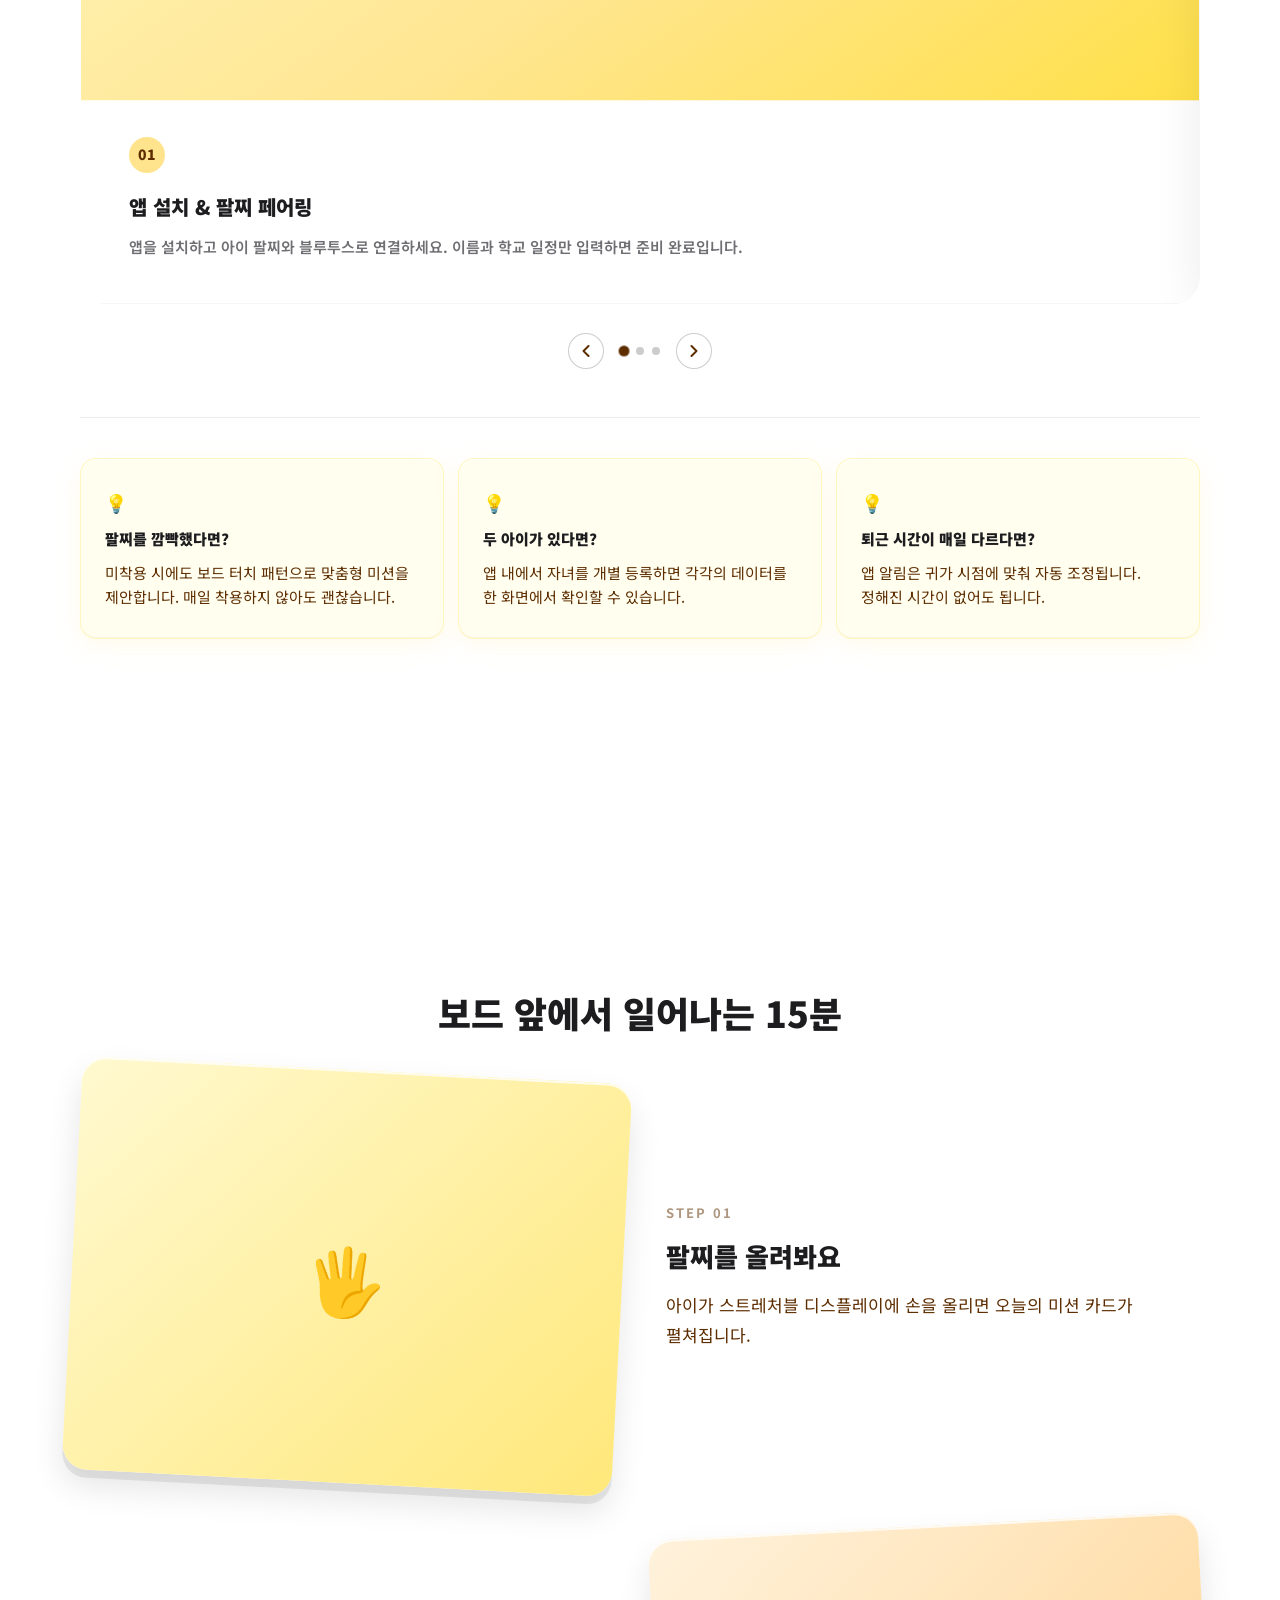
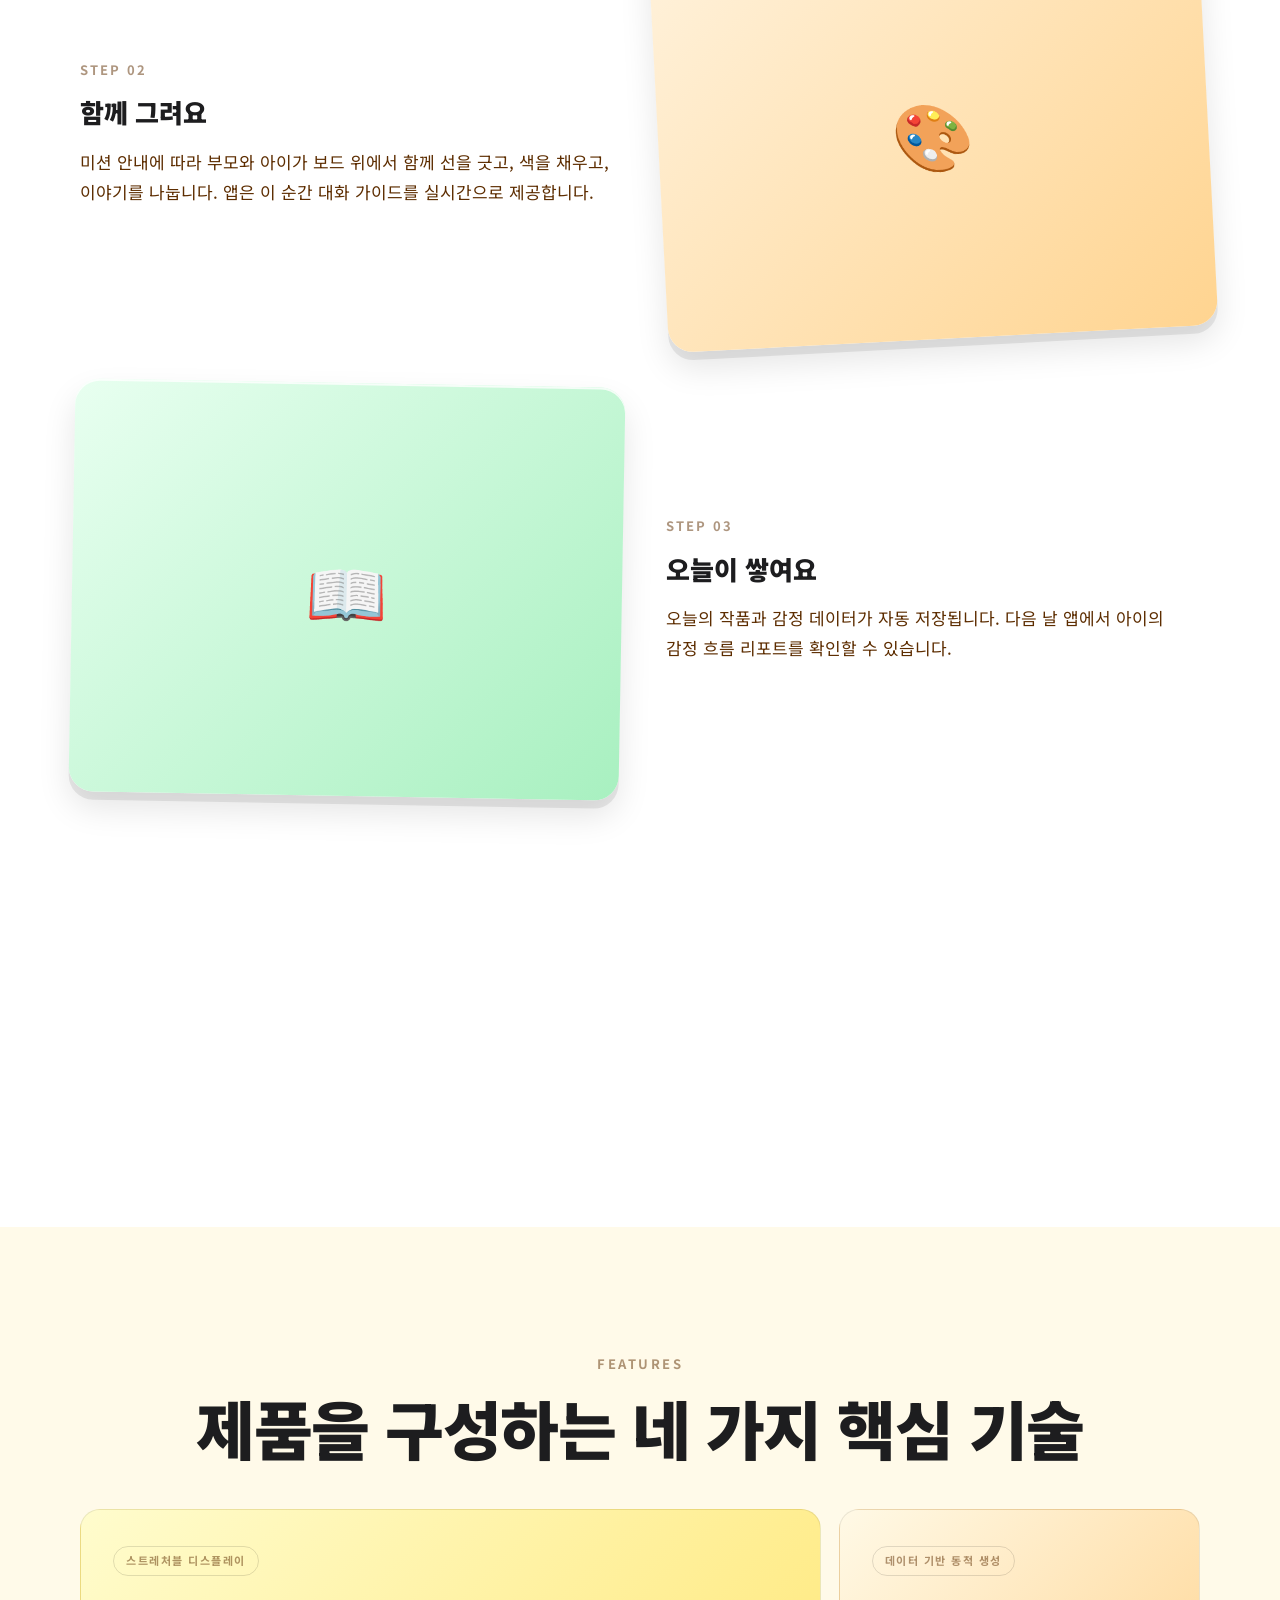
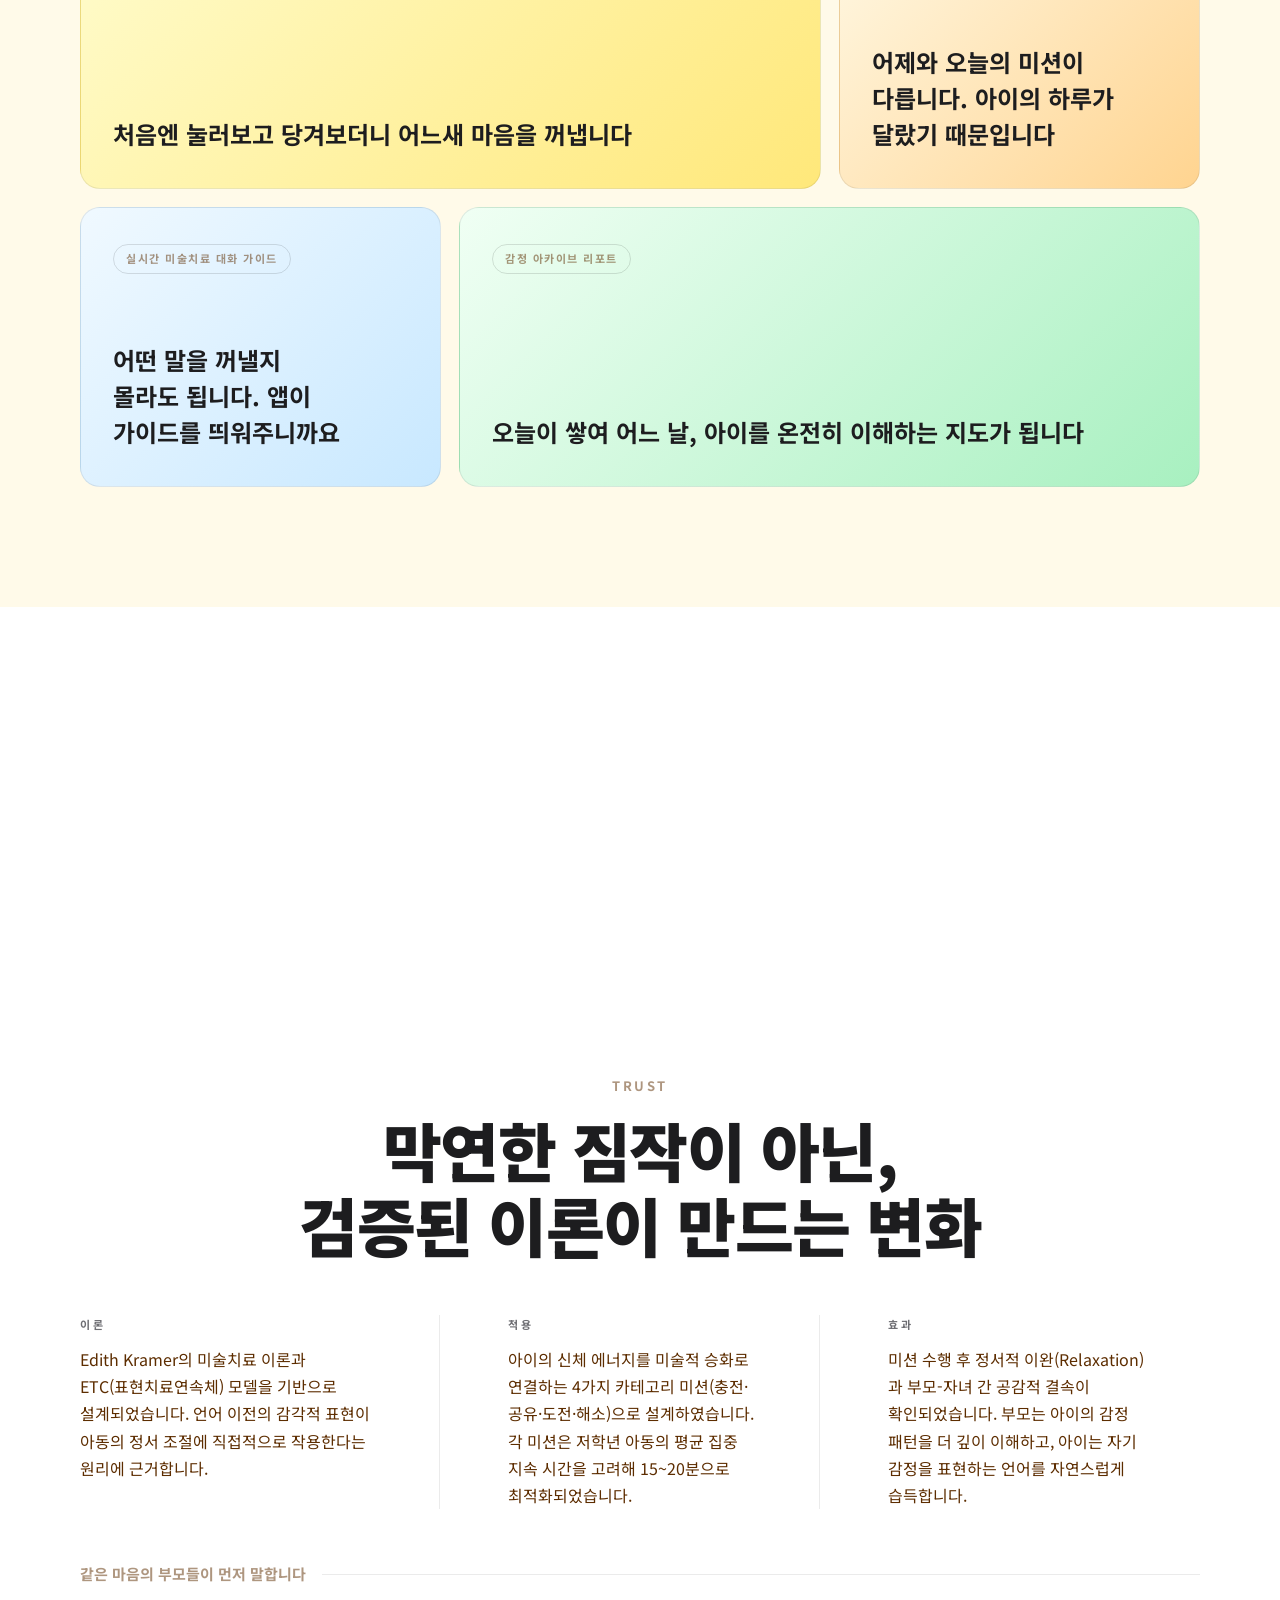
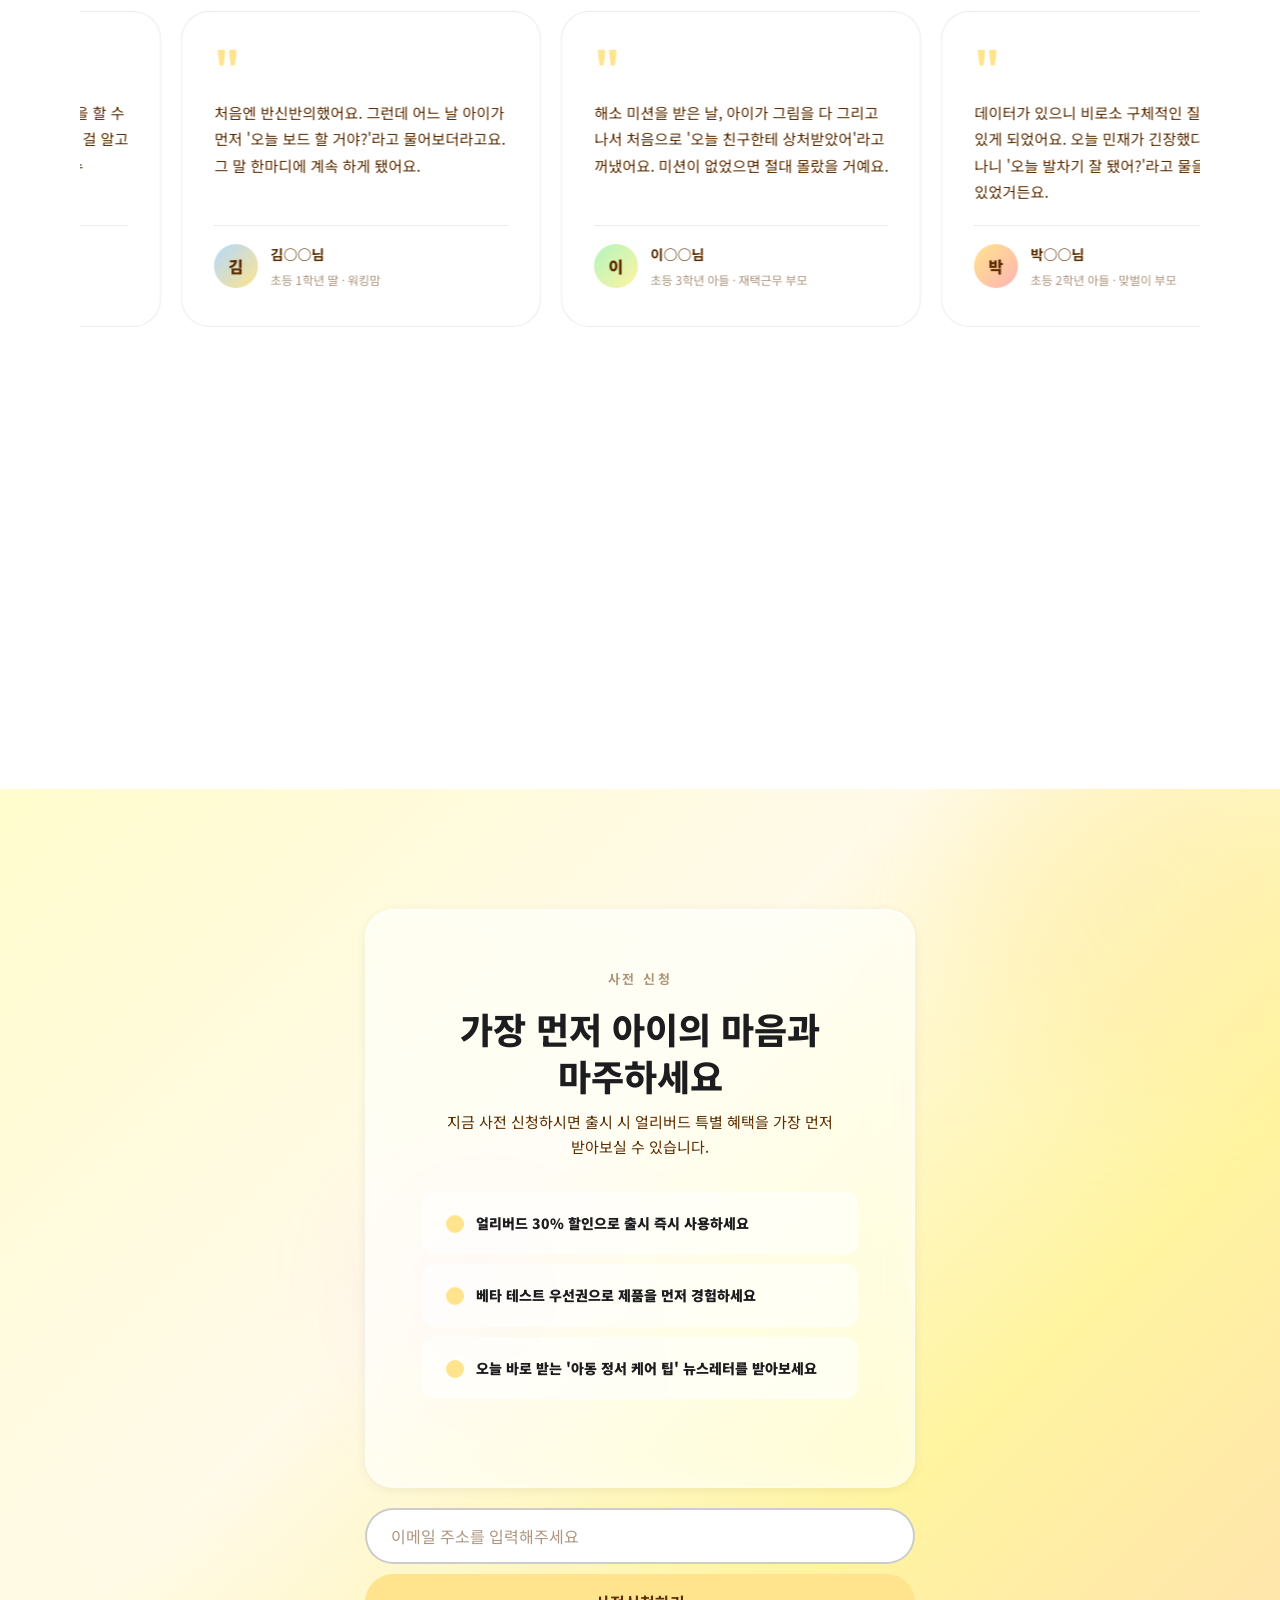
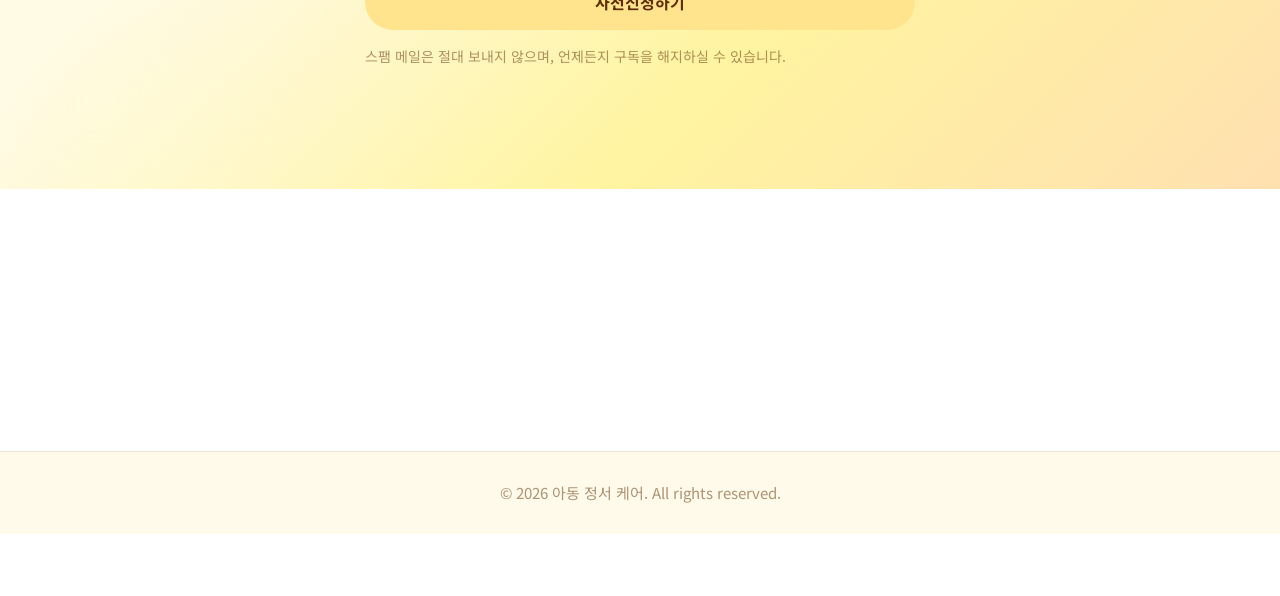
==== commit e05b1e46: "온보딩 슬라이더 개편 — 화이트 리퀴드 글래스, 수동 슬라이드, 볼드 텍스트 - 카드: 화이트 리퀴드 글래스(rgba 55% + backdrop-filter blur 28px) 적" ====
--- a/index.html
+++ b/index.html
@@ -100,21 +100,21 @@
             <div class="tech-gallery-page">
               <div class="tech-tile">
                 <div class="tech-tile-img"></div>
-                <p class="tech-tile-text"><strong>하루 신호 수집.</strong> 팔찌 센서가 심박수(HR), 심박변이도(HRV), 피부전도반응(GSR)을 실시간으로 측정합니다.</p>
+                <p class="tech-tile-text"><strong>하루 신호 수집.</strong> 팔찌 센서가 <mark class="tech-em">심박수(HR), 심박변이도(HRV), 피부전도반응(GSR)</mark>을 실시간으로 측정합니다.</p>
               </div>
               <div class="tech-tile">
                 <div class="tech-tile-img"></div>
-                <p class="tech-tile-text"><strong>노이즈 제거.</strong> 움직임·외부 환경으로 인한 오염 데이터를 필터링해 신뢰도 높은 생체 지표만 추출합니다.</p>
+                <p class="tech-tile-text"><strong>노이즈 제거.</strong> 움직임·외부 환경으로 인한 오염 데이터를 필터링해 <mark class="tech-em">신뢰도 높은 생체 지표만</mark> 추출합니다.</p>
               </div>
             </div>
             <div class="tech-gallery-page">
               <div class="tech-tile">
                 <div class="tech-tile-img"></div>
-                <p class="tech-tile-text"><strong>무드미터 분석.</strong> Russell의 원형 감정 모델에 기반해 각성도와 긍정도 축으로 아이의 현재 감정 상태를 좌표화합니다.</p>
+                <p class="tech-tile-text"><strong>무드미터 분석.</strong> Russell의 원형 감정 모델에 기반해 <mark class="tech-em">각성도와 긍정도 축으로 아이의 현재 감정 상태를 좌표화</mark>합니다.</p>
               </div>
               <div class="tech-tile">
                 <div class="tech-tile-img"></div>
-                <p class="tech-tile-text"><strong>맞춤 미션 생성.</strong> 무드미터와 당일 일과 데이터를 결합해 '충전·공유·도전·해소' 4가지 카테고리 중 최적의 미술 미션을 생성합니다.</p>
+                <p class="tech-tile-text"><strong>맞춤 미션 생성.</strong> 무드미터와 당일 일과 데이터를 결합해 <mark class="tech-em">'충전·공유·도전·해소' 4가지 카테고리 중 최적의 미술 미션</mark>을 생성합니다.</p>
               </div>
             </div>
           </div>
--- a/css/styles.css
+++ b/css/styles.css
@@ -596,8 +596,8 @@
 /* 3-B: Onboarding Slider */
 .onboarding-viewport {
   overflow: hidden;
-  border-radius: var(--radius);
-  margin-bottom: 20px;
+  border-radius: var(--radius-lg);
+  margin-bottom: 28px;
 }
 
 .onboarding-track {
@@ -606,31 +606,28 @@
 }
 
 .onboarding-card {
-  flex: 0 0 100%;
-  margin-right: 14px;
-  background: rgba(255, 255, 255, 0.85);
-  backdrop-filter: blur(18px) saturate(1.4);
-  -webkit-backdrop-filter: blur(18px) saturate(1.4);
-  border-radius: var(--radius);
+  flex: 0 0 100%; /* JS가 픽셀 너비로 덮어씀 */
+  margin-right: 0;
+  background: rgba(255, 255, 255, 0.55);
+  backdrop-filter: blur(28px) saturate(1.8);
+  -webkit-backdrop-filter: blur(28px) saturate(1.8);
   overflow: hidden;
-  border: 1px solid rgba(255, 244, 160, 0.60);
+  border: 1px solid rgba(255, 255, 255, 0.80);
   box-shadow:
-    0 8px 32px rgba(255, 228, 141, 0.20),
-    inset 0 1px 0 rgba(255, 255, 255, 0.65),
-    inset 0 -1px 0 rgba(93, 45, 0, 0.05);
-}
-
-.onboarding-card:last-child { margin-right: 0; }
+    0 12px 48px rgba(0, 0, 0, 0.08),
+    inset 0 1.5px 0 rgba(255, 255, 255, 0.95),
+    inset 0 -1px 0 rgba(93, 45, 0, 0.04);
+}
 
 .onboarding-img {
   width: 100%;
-  aspect-ratio: 21 / 9;
-  background: var(--bg-yellow);
-  border-bottom: 1px solid var(--border-light);
+  aspect-ratio: 16 / 9;
+  background: linear-gradient(145deg, #fffccd 0%, #ffe692 60%, #ffe048 100%);
+  border-bottom: 1px solid rgba(255, 255, 255, 0.50);
 }
 
 .onboarding-content {
-  padding: 32px 28px;
+  padding: 36px 48px 44px;
 }
 
 .onboarding-num {
@@ -643,11 +640,11 @@
   font-size: 14px;
   font-weight: 900;
   color: var(--text-brown);
-  margin-bottom: 14px;
-}
-
-.onboarding-title { font-size: 17px; font-weight: 900; color: var(--text-black); margin-bottom: 10px; }
-.onboarding-desc  { font-size: 15px; line-height: 1.65; }
+  margin-bottom: 16px;
+}
+
+.onboarding-title { font-size: 20px; font-weight: 900; color: var(--text-black); margin-bottom: 10px; }
+.onboarding-desc  { font-size: 15px; font-weight: 600; line-height: 1.75; color: var(--text-secondary); }
 
 .onboarding-controls {
   display: flex;
@@ -1150,6 +1147,7 @@
 /* ── Technology Stacking Scroll ── */
 .stack-scene {
   position: relative;
+  padding-top: 80px;
 }
 
 .stack-panel {
@@ -1224,7 +1222,7 @@
   .tech-panel  { flex: none !important; }
   .tech-panel.is-active { min-height: 220px; }
 
-  .onboarding-card { flex: 0 0 100%; }
+  .onboarding-content { padding: 28px 24px 36px; }
   .faq-grid         { grid-template-columns: 1fr; }
   .board-step       { grid-template-columns: 1fr; gap: 24px; }
   .board-step--rev  { direction: ltr; }
@@ -1469,8 +1467,9 @@
 
 .tech-tile-text {
   font-size: 17px;
+  font-weight: 700;
   line-height: 1.65;
-  color: var(--text-secondary);
+  color: var(--text-black);
   margin: 0;
   padding: 0 2px;
 }
@@ -1478,10 +1477,17 @@
 .tech-tile-text strong {
   display: block;
   font-size: 20px;
-  font-weight: 700;
+  font-weight: 900;
   color: var(--text-black);
   margin-bottom: 6px;
   line-height: 1.3;
+}
+
+.tech-em {
+  color: #c8860a;
+  background: none;
+  padding: 0;
+  font-style: normal;
 }
 
 /* 화살표 묶음: 오른쪽 정렬 */
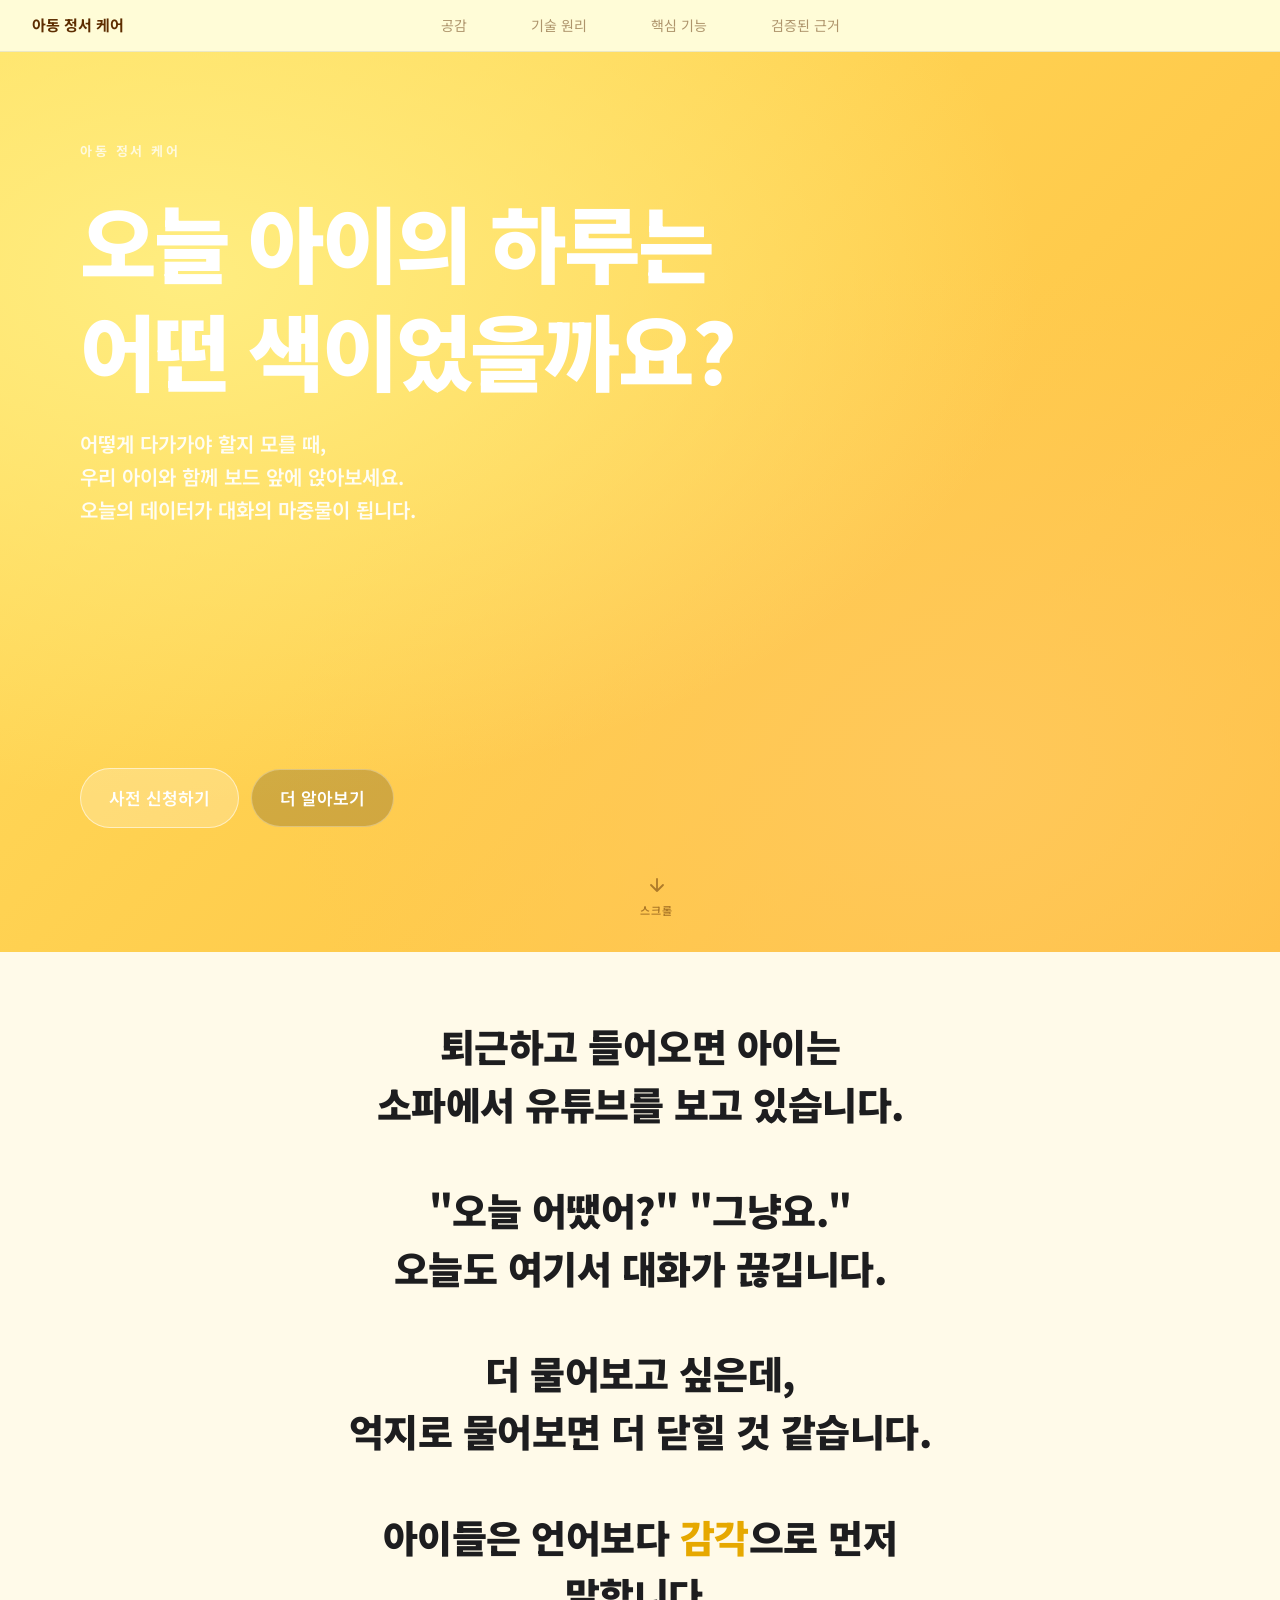
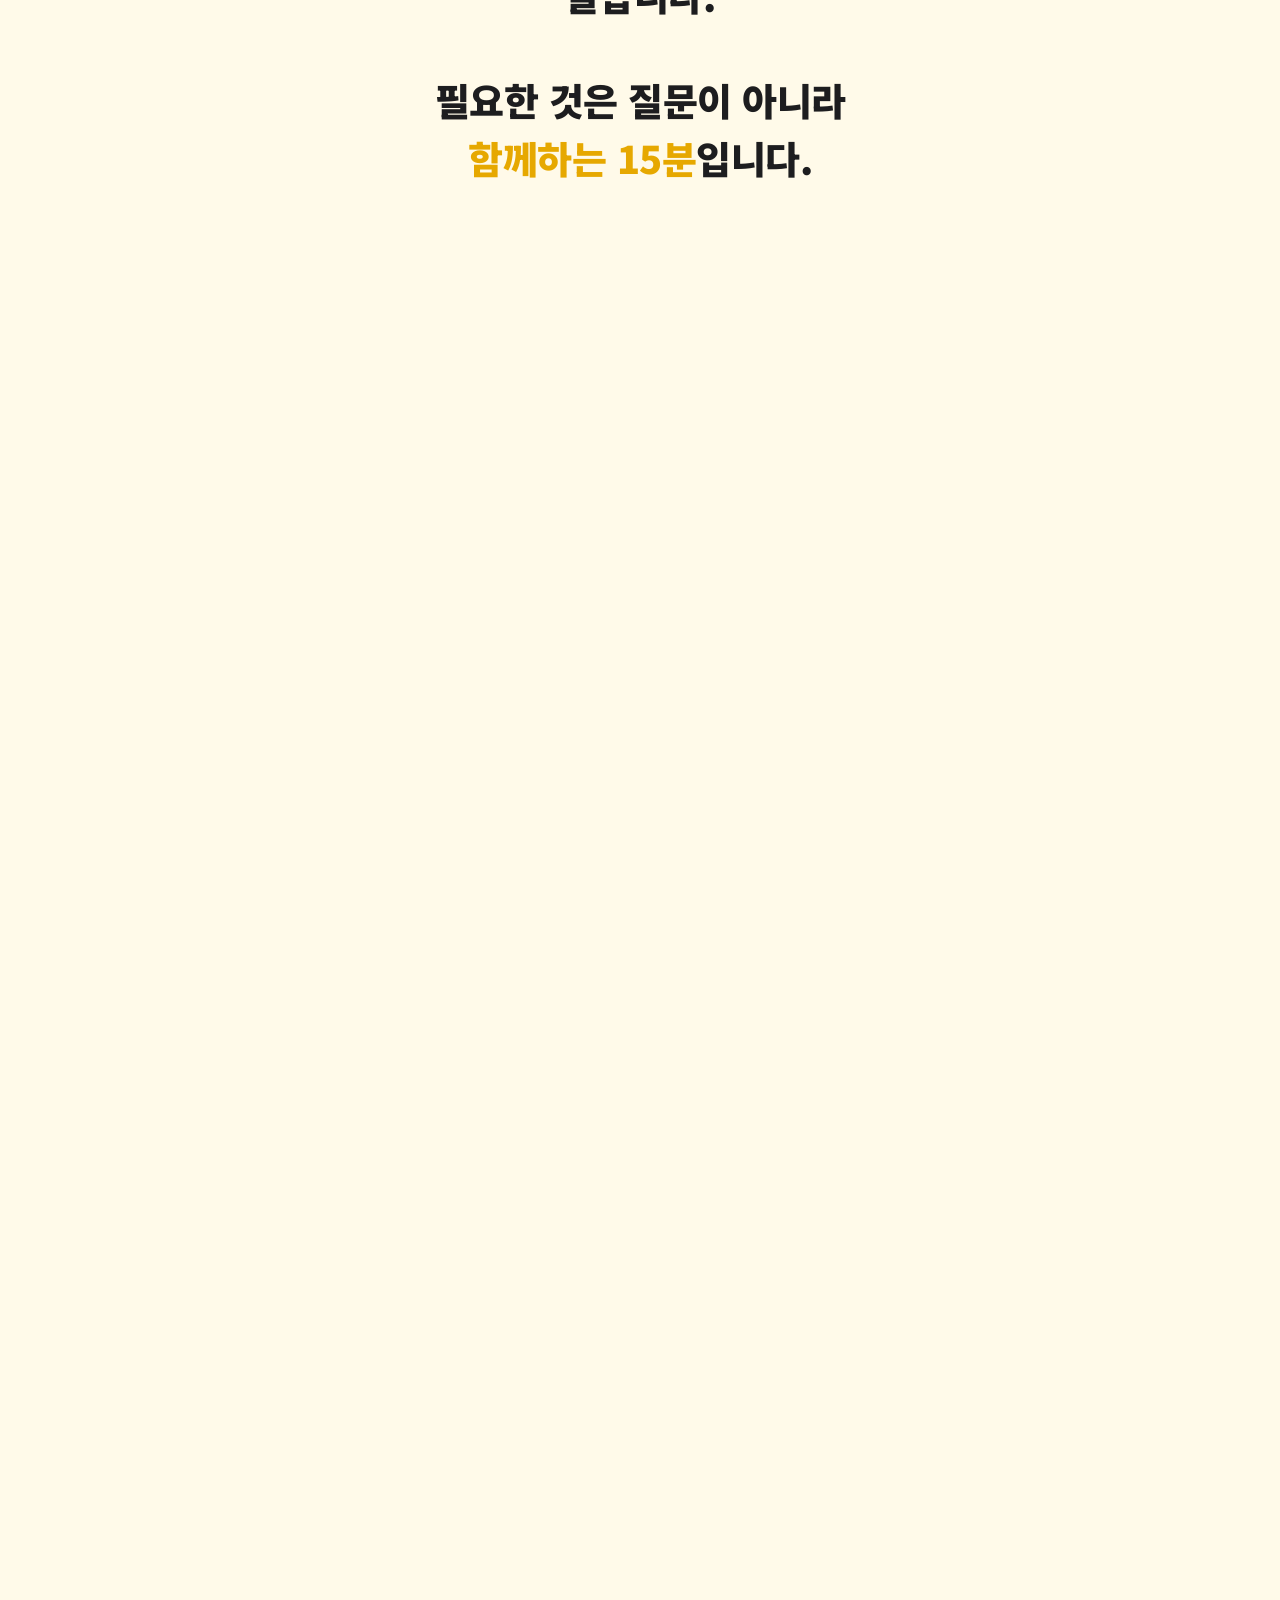
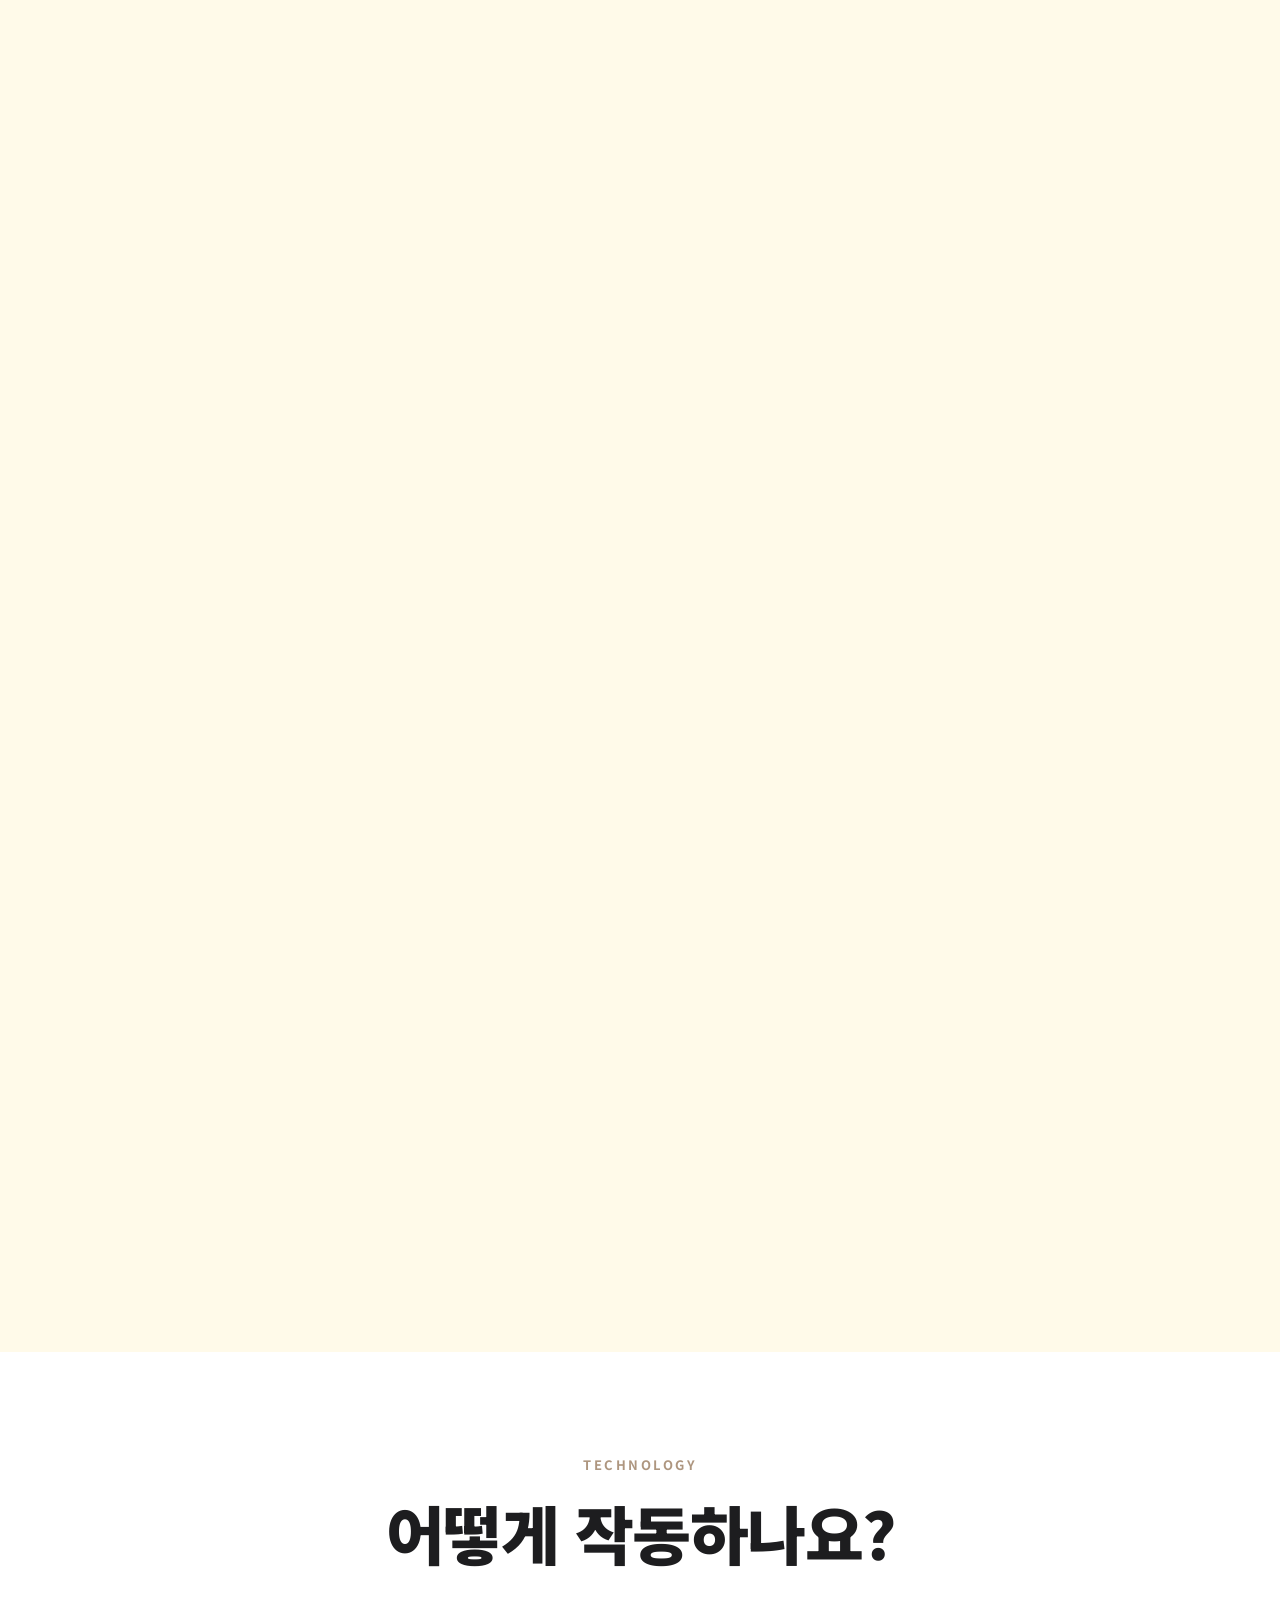
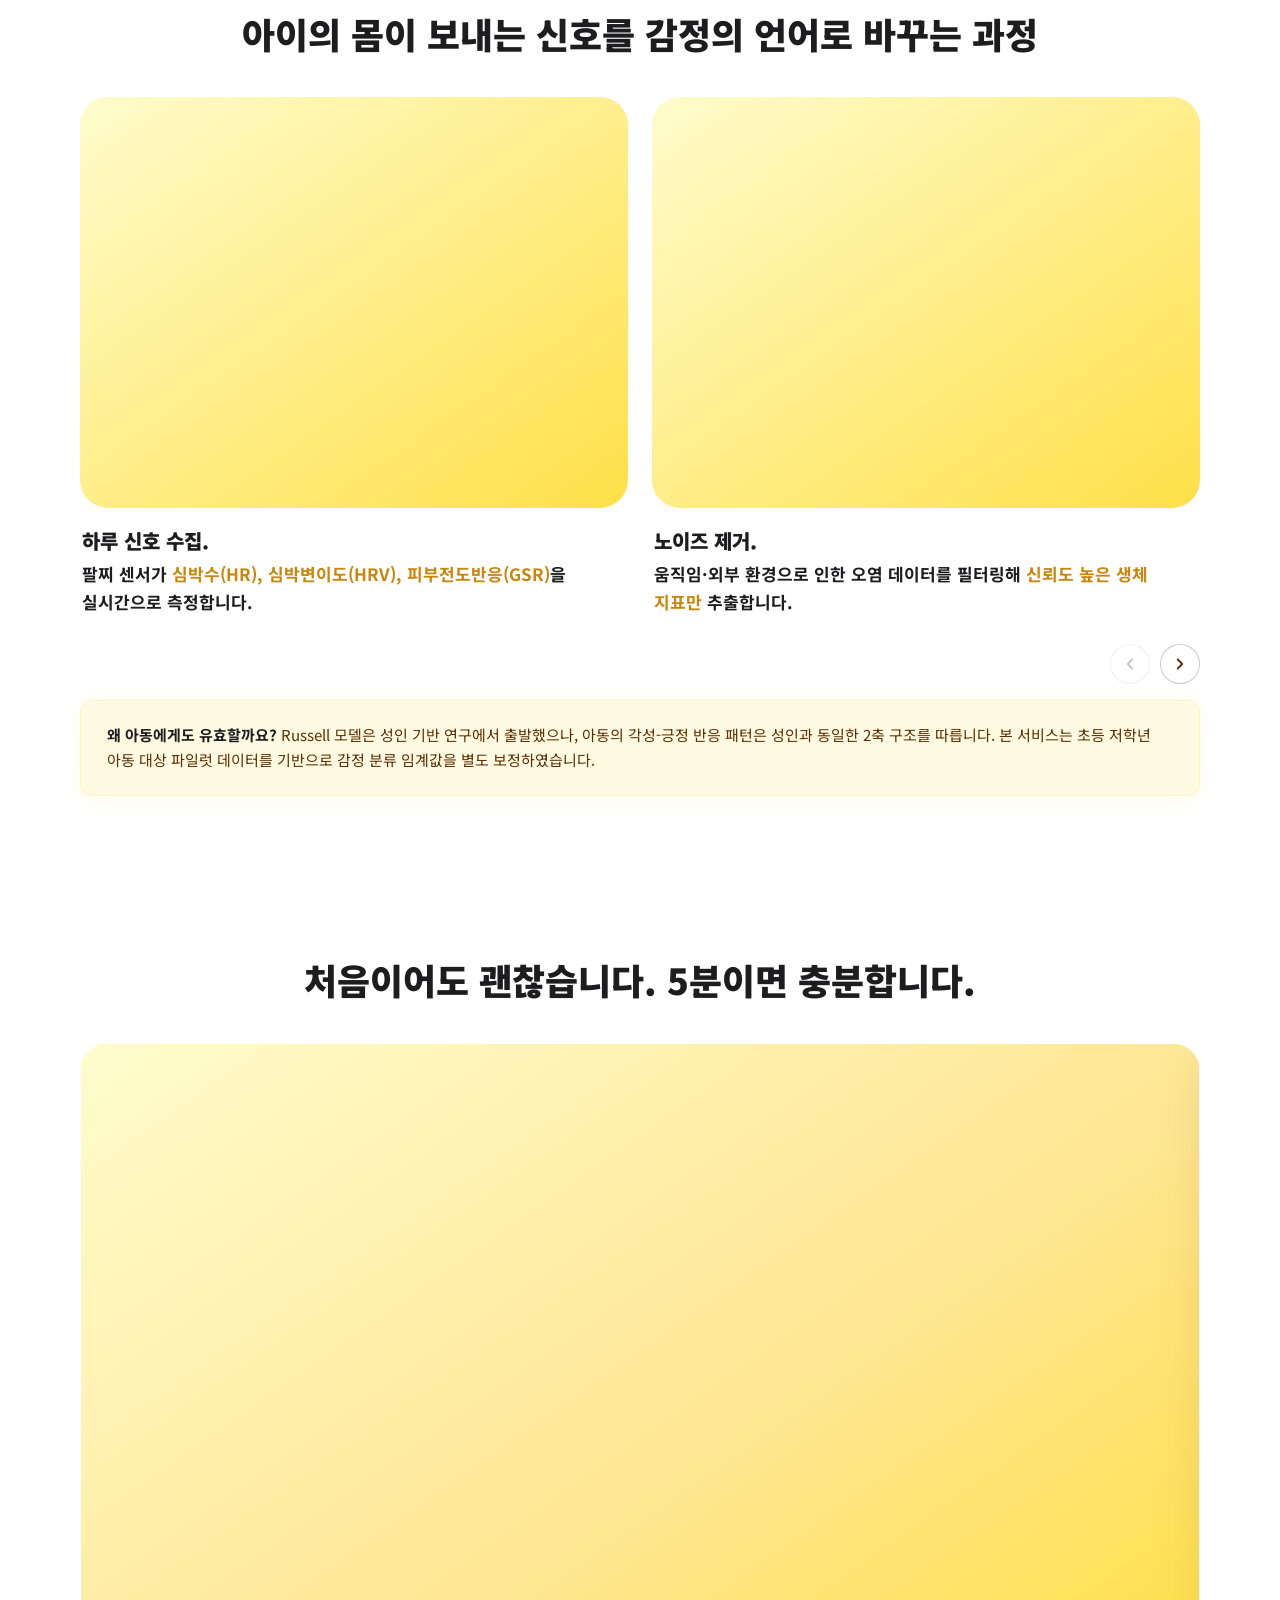
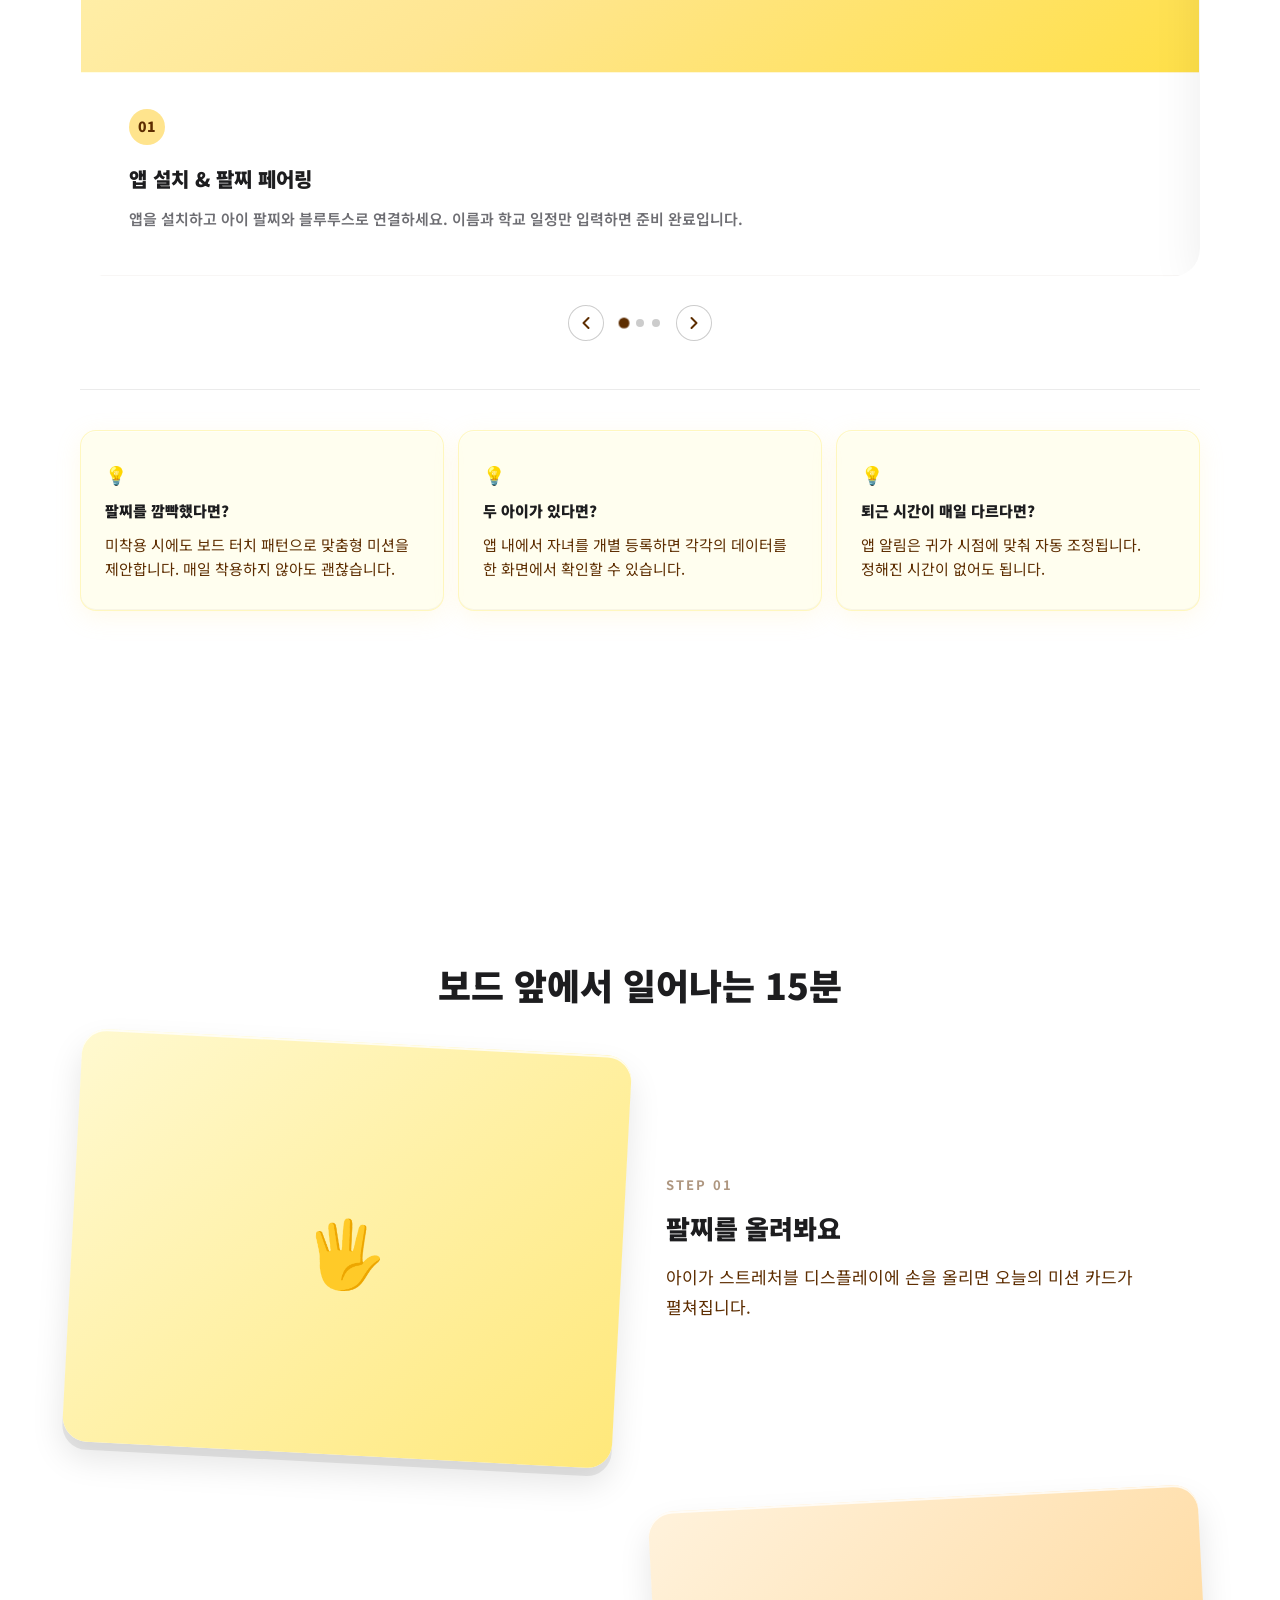
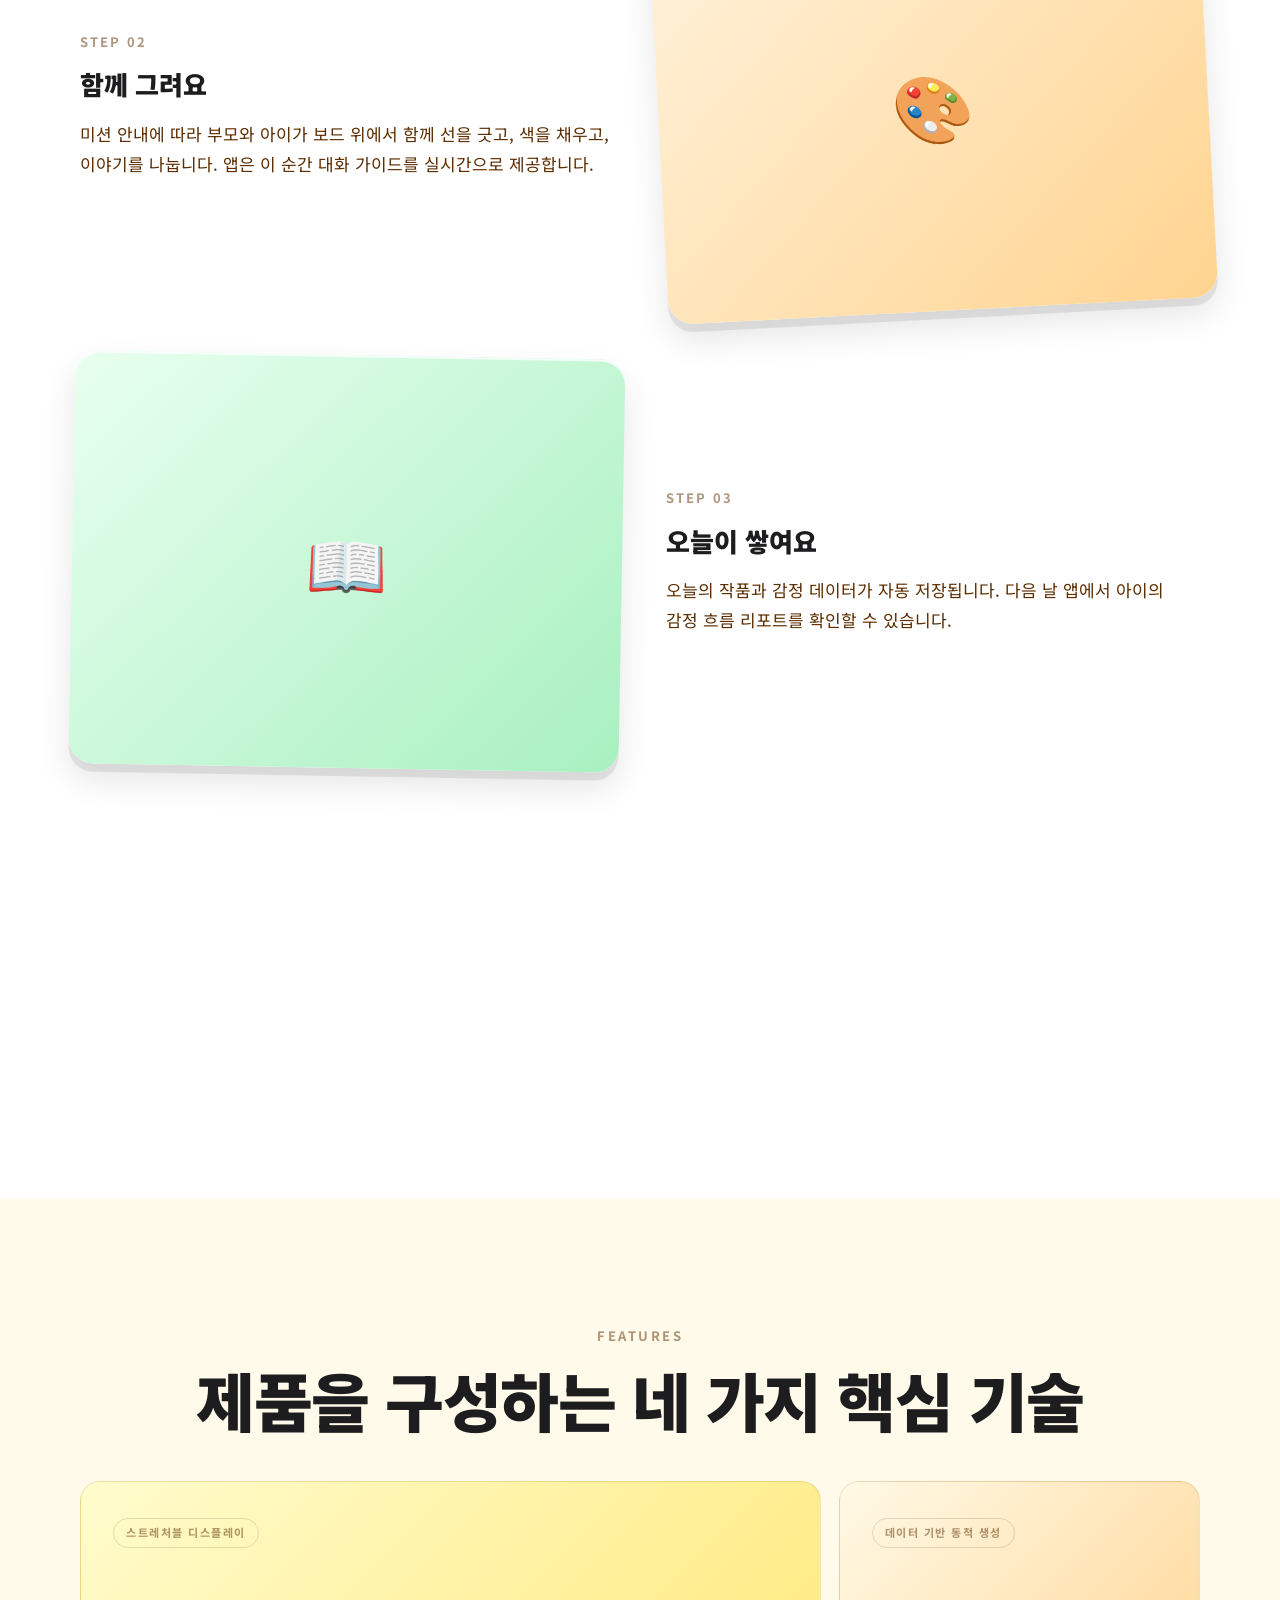
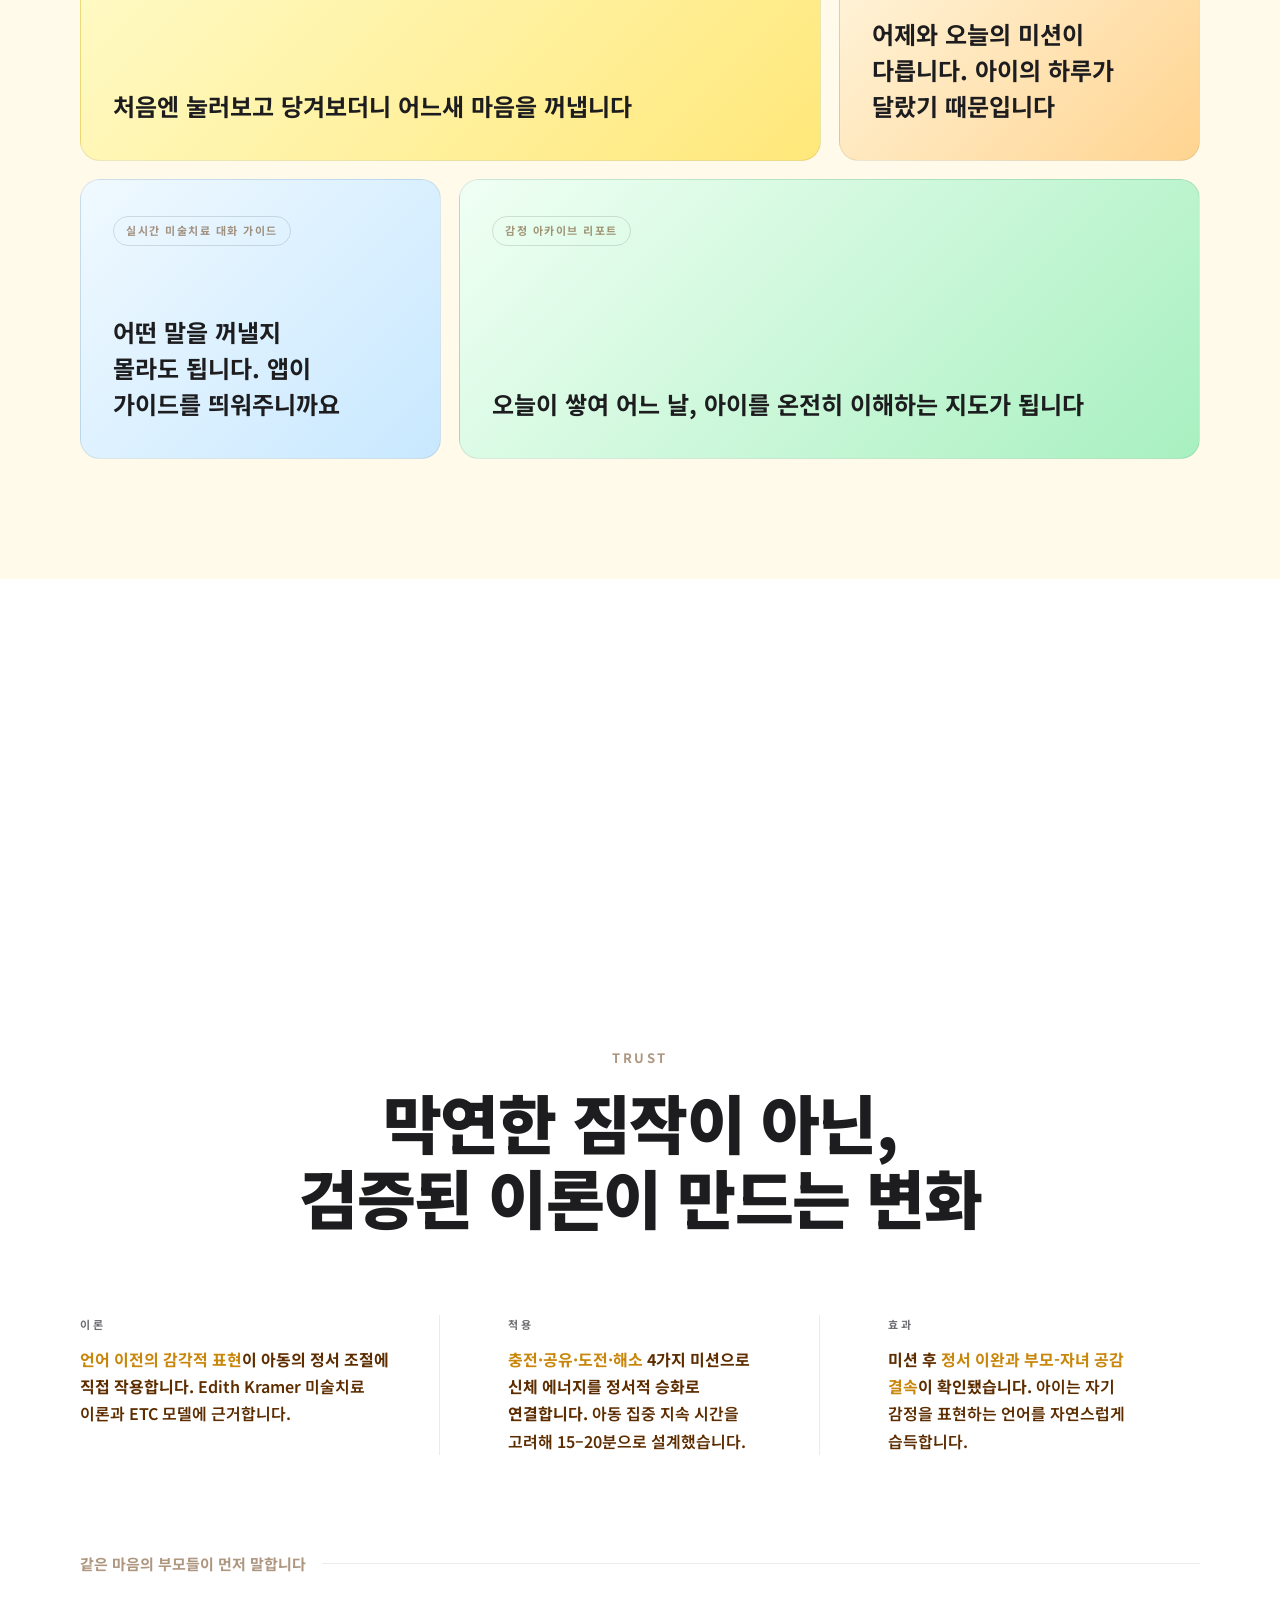
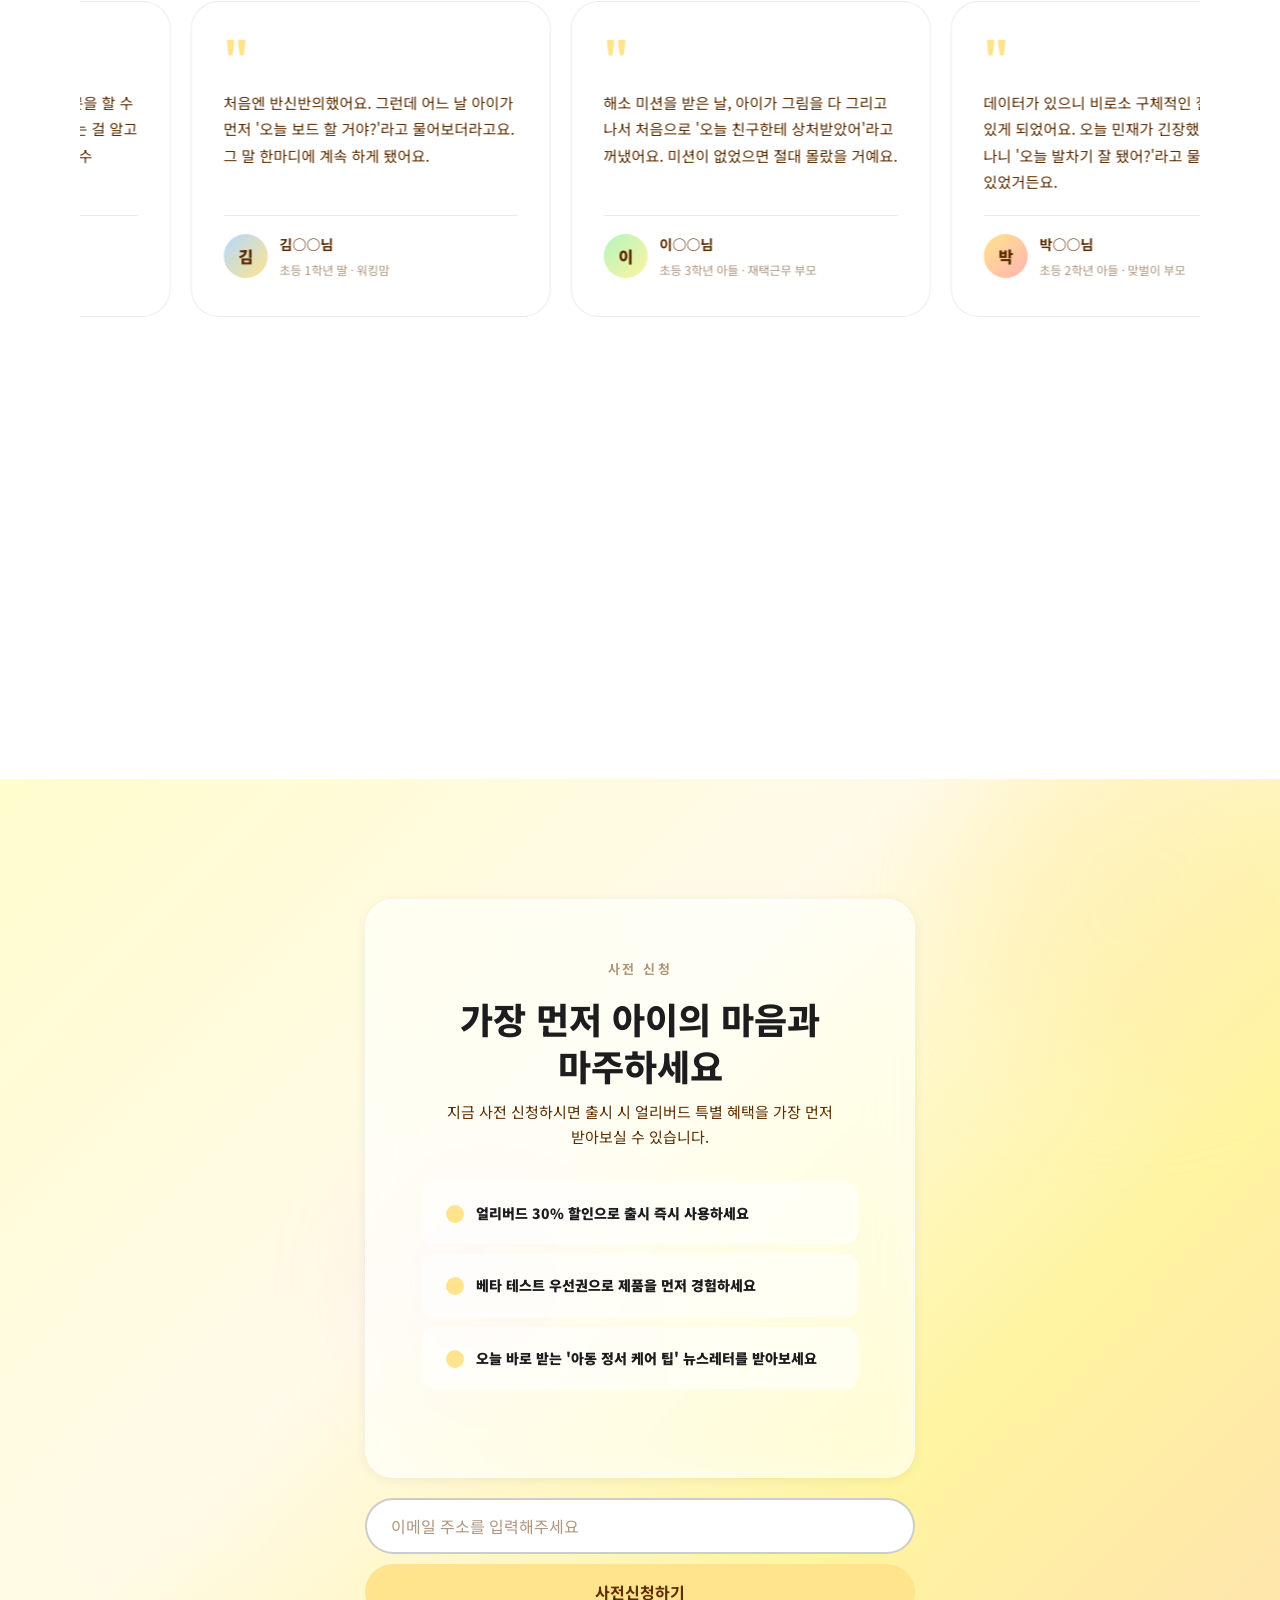
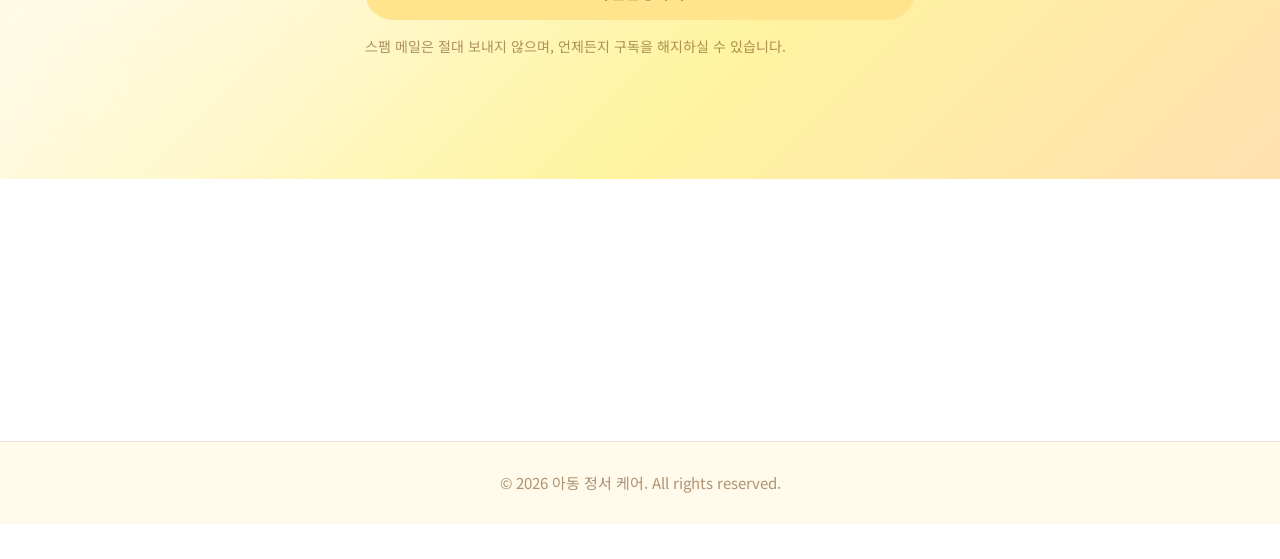
==== commit 4858e044: "네비게이션·히어로·트러스트·문제 섹션 전면 개편 - 네비게이션: 로고 왼쪽, 링크 중앙 그리드(1fr auto 1fr), 사전신청 버튼 제거, 스크롤 spy 정확도 수정 - 히어로" ====
--- a/index.html
+++ b/index.html
@@ -22,12 +22,9 @@
           <a href="#features"   class="nav-link" data-section="features">핵심 기능</a>
           <a href="#trust"      class="nav-link" data-section="trust">검증된 근거</a>
         </nav>
-        <div class="nav-right">
-          <a href="#cta" class="nav-cta">사전 신청하기</a>
-          <button class="nav-hamburger" id="navHamburger" aria-label="메뉴 열기" aria-expanded="false">
-            <span></span><span></span><span></span>
-          </button>
-        </div>
+        <button class="nav-hamburger" id="navHamburger" aria-label="메뉴 열기" aria-expanded="false">
+          <span></span><span></span><span></span>
+        </button>
       </div>
     </div>
   </nav>
@@ -49,7 +46,7 @@
         <div class="hero-copy">
           <span class="hero-label">아동 정서 케어</span>
           <h1 class="hero-headline">오늘 아이의 하루는<br>어떤 색이었을까요?</h1>
-          <p class="hero-sub">어떻게 다가가야 할지 모를 때, 우리 아이와 함께 보드 앞에 앉아보세요.<br>오늘의 데이터가 대화의 마중물이 됩니다.</p>
+          <p class="hero-sub">어떻게 다가가야 할지 모를 때,<br>우리 아이와 함께 보드 앞에 앉아보세요.<br>오늘의 데이터가 대화의 마중물이 됩니다.</p>
           <div class="hero-form-wrap">
             <div class="hero-cta-row">
               <a href="#cta" class="btn-primary hero-email-submit">사전 신청하기</a>
@@ -269,15 +266,15 @@
       <div class="trust-blocks">
         <div class="trust-block">
           <div class="trust-block-label">이론</div>
-          <p class="trust-block-text">Edith Kramer의 미술치료 이론과 ETC(표현치료연속체) 모델을 기반으로 설계되었습니다. 언어 이전의 감각적 표현이 아동의 정서 조절에 직접적으로 작용한다는 원리에 근거합니다.</p>
+          <p class="trust-block-text"><strong><span class="trust-em">언어 이전의 감각적 표현</span>이 아동의 정서 조절에 직접 작용합니다.</strong> Edith Kramer 미술치료 이론과 ETC 모델에 근거합니다.</p>
         </div>
         <div class="trust-block">
           <div class="trust-block-label">적용</div>
-          <p class="trust-block-text">아이의 신체 에너지를 미술적 승화로 연결하는 4가지 카테고리 미션(충전·공유·도전·해소)으로 설계하였습니다. 각 미션은 저학년 아동의 평균 집중 지속 시간을 고려해 15~20분으로 최적화되었습니다.</p>
+          <p class="trust-block-text"><strong><span class="trust-em">충전·공유·도전·해소</span> 4가지 미션으로 신체 에너지를 정서적 승화로 연결합니다.</strong> 아동 집중 지속 시간을 고려해 15–20분으로 설계했습니다.</p>
         </div>
         <div class="trust-block">
           <div class="trust-block-label">효과</div>
-          <p class="trust-block-text">미션 수행 후 정서적 이완(Relaxation)과 부모-자녀 간 공감적 결속이 확인되었습니다. 부모는 아이의 감정 패턴을 더 깊이 이해하고, 아이는 자기 감정을 표현하는 언어를 자연스럽게 습득합니다.</p>
+          <p class="trust-block-text"><strong>미션 후 <span class="trust-em">정서 이완과 부모-자녀 공감 결속</span>이 확인됐습니다.</strong> 아이는 자기 감정을 표현하는 언어를 자연스럽게 습득합니다.</p>
         </div>
       </div>
 
--- a/css/styles.css
+++ b/css/styles.css
@@ -116,9 +116,15 @@
   align-items: center;
 }
 
+.nav > .container {
+  width: 100%;
+  max-width: 100%;
+  padding: 0 32px;
+}
+
 .nav-inner {
-  display: flex;
-  justify-content: space-between;
+  display: grid;
+  grid-template-columns: 1fr auto 1fr;
   align-items: center;
   width: 100%;
 }
@@ -127,6 +133,7 @@
   font-size: 15px;
   font-weight: 700;
   color: var(--text-brown);
+  justify-self: start;
 }
 
 .nav-right {
@@ -150,7 +157,7 @@
 
 .nav-cta:hover { background: var(--primary-hover); }
 
-.nav-links { display: flex; gap: 2px; }
+.nav-links { display: flex; gap: 36px; justify-self: center; }
 
 .nav-link {
   font-size: 14px;
@@ -176,6 +183,7 @@
   display: none;
   flex-direction: column;
   justify-content: center;
+  justify-self: end;
   gap: 5px;
   width: 36px;
   height: 36px;
@@ -361,7 +369,7 @@
   font-size: clamp(46px, 6.8vw, 82px);
   font-weight: 750;
   color: var(--text-brown);
-  line-height: 1.13;
+  line-height: 1.3;
   letter-spacing: -2px;
   margin-bottom: 24px;
   opacity: 0;
@@ -475,7 +483,7 @@
 }
 
 .problem-sentence:last-child {
-  white-space: nowrap;
+  white-space: normal;
 }
 
 .problem-sentence .color-pop {
@@ -491,7 +499,7 @@
   z-index: 10;
 }
 
-.section-header { text-align: center; margin-bottom: 60px; }
+.section-header { text-align: center; margin-bottom: 32px; }
 .section-header .section-headline { margin-top: 4px; }
 
 .tech-sub { margin-bottom: 72px; }
@@ -877,13 +885,13 @@
 /* ── S5: TRUST ── */
 .trust { background: var(--white); padding: 96px 0; }
 
-.trust-header { text-align: center; margin-bottom: 52px; }
+.trust-header { text-align: center; margin-bottom: 80px; }
 
 .trust-blocks {
   display: grid;
   grid-template-columns: repeat(3, 1fr);
   gap: 20px;
-  margin-bottom: 52px;
+  margin-bottom: 96px;
 }
 
 .trust-block {
@@ -903,7 +911,9 @@
   margin-bottom: 12px;
 }
 
-.trust-block-text { font-size: 16px; line-height: 1.7; }
+.trust-block-text { font-size: 16px; font-weight: 600; line-height: 1.7; }
+
+.trust-em { color: #c8860a; font-style: normal; }
 
 .trust-interviews-header {
   display: flex;
@@ -1136,10 +1146,16 @@
 .js-reveal {
   opacity: 0;
   transform: translateY(44px);
-  transition: opacity 0.7s cubic-bezier(0.22, 1, 0.36, 1),
-              transform 0.7s cubic-bezier(0.22, 1, 0.36, 1);
-}
-.js-reveal.is-visible { opacity: 1; transform: translateY(0); }
+  filter: blur(12px);
+  transition: opacity 0.75s cubic-bezier(0.22, 1, 0.36, 1),
+              transform 0.75s cubic-bezier(0.22, 1, 0.36, 1),
+              filter 0.75s cubic-bezier(0.22, 1, 0.36, 1);
+}
+.js-reveal.is-visible {
+  opacity: 1;
+  transform: translateY(0);
+  filter: blur(0);
+}
 .js-reveal.d1 { transition-delay: 0.12s; }
 .js-reveal.d2 { transition-delay: 0.24s; }
 .js-reveal.d3 { transition-delay: 0.36s; }
@@ -1253,7 +1269,7 @@
   .hero-form-wrap { opacity: 1 !important; }
   .problem-sentence { opacity: 1 !important; transform: none !important; }
   .step-visual, .step-content { opacity: 1 !important; transform: none !important; }
-  .js-reveal { opacity: 1 !important; transform: none !important; }
+  .js-reveal { opacity: 1 !important; transform: none !important; filter: none !important; }
 }
 
 /* ═══════════════════════════════════════
@@ -1379,46 +1395,87 @@
    APPLE-STYLE REDESIGN — White / Light
    ═══════════════════════════════════════════════ */
 
-/* ── Hero → 밝은 크림 + 중앙 정렬 ── */
-.hero { background: var(--bg-cream); }
+/* ── Hero → 채도 높은 그라디언트 + 좌측 정렬 ── */
+.hero {
+  background:
+    radial-gradient(ellipse at 15% 25%, #ffed80 0%, transparent 55%),
+    radial-gradient(ellipse at 75% 80%, #ffc85a 0%, transparent 50%),
+    linear-gradient(135deg, #ffe060 0%, #ffd050 45%, #ffbc40 100%);
+}
+
+/* paint 블럭 & 베일 숨김 */
+.hero-paint, .hero-veil { display: none; }
 
 .hero-inner {
-  justify-content: center;
-  align-items: center;
-  padding-top: 0;
-  padding-bottom: 80px;
+  flex-direction: column;
+  justify-content: flex-start;
+  align-items: flex-start;
+  height: calc(100vh - 52px);
+  padding-top: 88px;
+  padding-bottom: 72px;
 }
 
 .hero-copy {
-  text-align: center;
-  max-width: 920px;
-  margin: 0 auto;
+  text-align: left;
+  max-width: 820px;
+  margin: 0;
   display: flex;
   flex-direction: column;
-  align-items: center;
-}
+  align-items: flex-start;
+  flex: 1;
+}
+
+.hero-label { color: rgba(255, 255, 255, 0.75); }
 
 .hero-headline {
-  font-size: clamp(52px, 8vw, 104px);
-  letter-spacing: -4px;
-  font-weight: 800;
-  margin-bottom: 28px;
+  font-size: clamp(48px, 6.5vw, 96px);
+  letter-spacing: -3px;
+  font-weight: 900;
+  color: var(--white);
+  margin-bottom: 24px;
 }
 
 .hero-sub {
-  font-size: 19px;
-  margin-bottom: 40px;
-  max-width: 560px;
-}
-
-.hero-form-wrap { opacity: 0; animation: fadeUp 0.6s ease 600ms forwards; }
-.hero-cta-row   { justify-content: center; }
+  font-size: 20px;
+  font-weight: 600;
+  color: rgba(255, 255, 255, 0.92);
+  margin-bottom: 0;
+  max-width: 540px;
+  line-height: 1.65;
+}
+
+/* CTA: 하단 좌측 고정 */
+.hero-form-wrap {
+  margin-top: auto;
+  opacity: 0;
+  animation: fadeUp 0.6s ease 600ms forwards;
+}
+.hero-cta-row { justify-content: flex-start; }
+
+/* CTA 버튼: 리퀴드 글래스 스타일 */
+.hero .btn-primary {
+  background: rgba(255, 255, 255, 0.22);
+  color: var(--white);
+  border: 1.5px solid rgba(255, 255, 255, 0.55);
+  backdrop-filter: blur(14px);
+  -webkit-backdrop-filter: blur(14px);
+}
+.hero .btn-primary:hover {
+  background: rgba(255, 255, 255, 0.38);
+}
+.hero .btn-ghost {
+  background: rgba(0, 0, 0, 0.18);
+  color: var(--white);
+  border-color: rgba(255, 255, 255, 0.30);
+  backdrop-filter: blur(14px);
+  -webkit-backdrop-filter: blur(14px);
+}
+.hero .btn-ghost:hover {
+  background: rgba(0, 0, 0, 0.32);
+}
 
 /* ── 섹션 구분 점선 제거 ── */
 .section-divider { display: none !important; }
-
-/* ── Hero 서브카피 ↔ CTA 간격 ── */
-.hero-sub { margin-bottom: 64px; }
 
 /* ── Tech Gallery: 2-up 슬라이더 ── */
 
@@ -1550,7 +1607,7 @@
 }
 
 .tech-sub-headline {
-  font-size: clamp(24px, 2.8vw, 36px);
+  font-size: clamp(20px, 2.8vw, 36px);
 }
 
 /* tech-panel-title 줄바꿈 허용 */
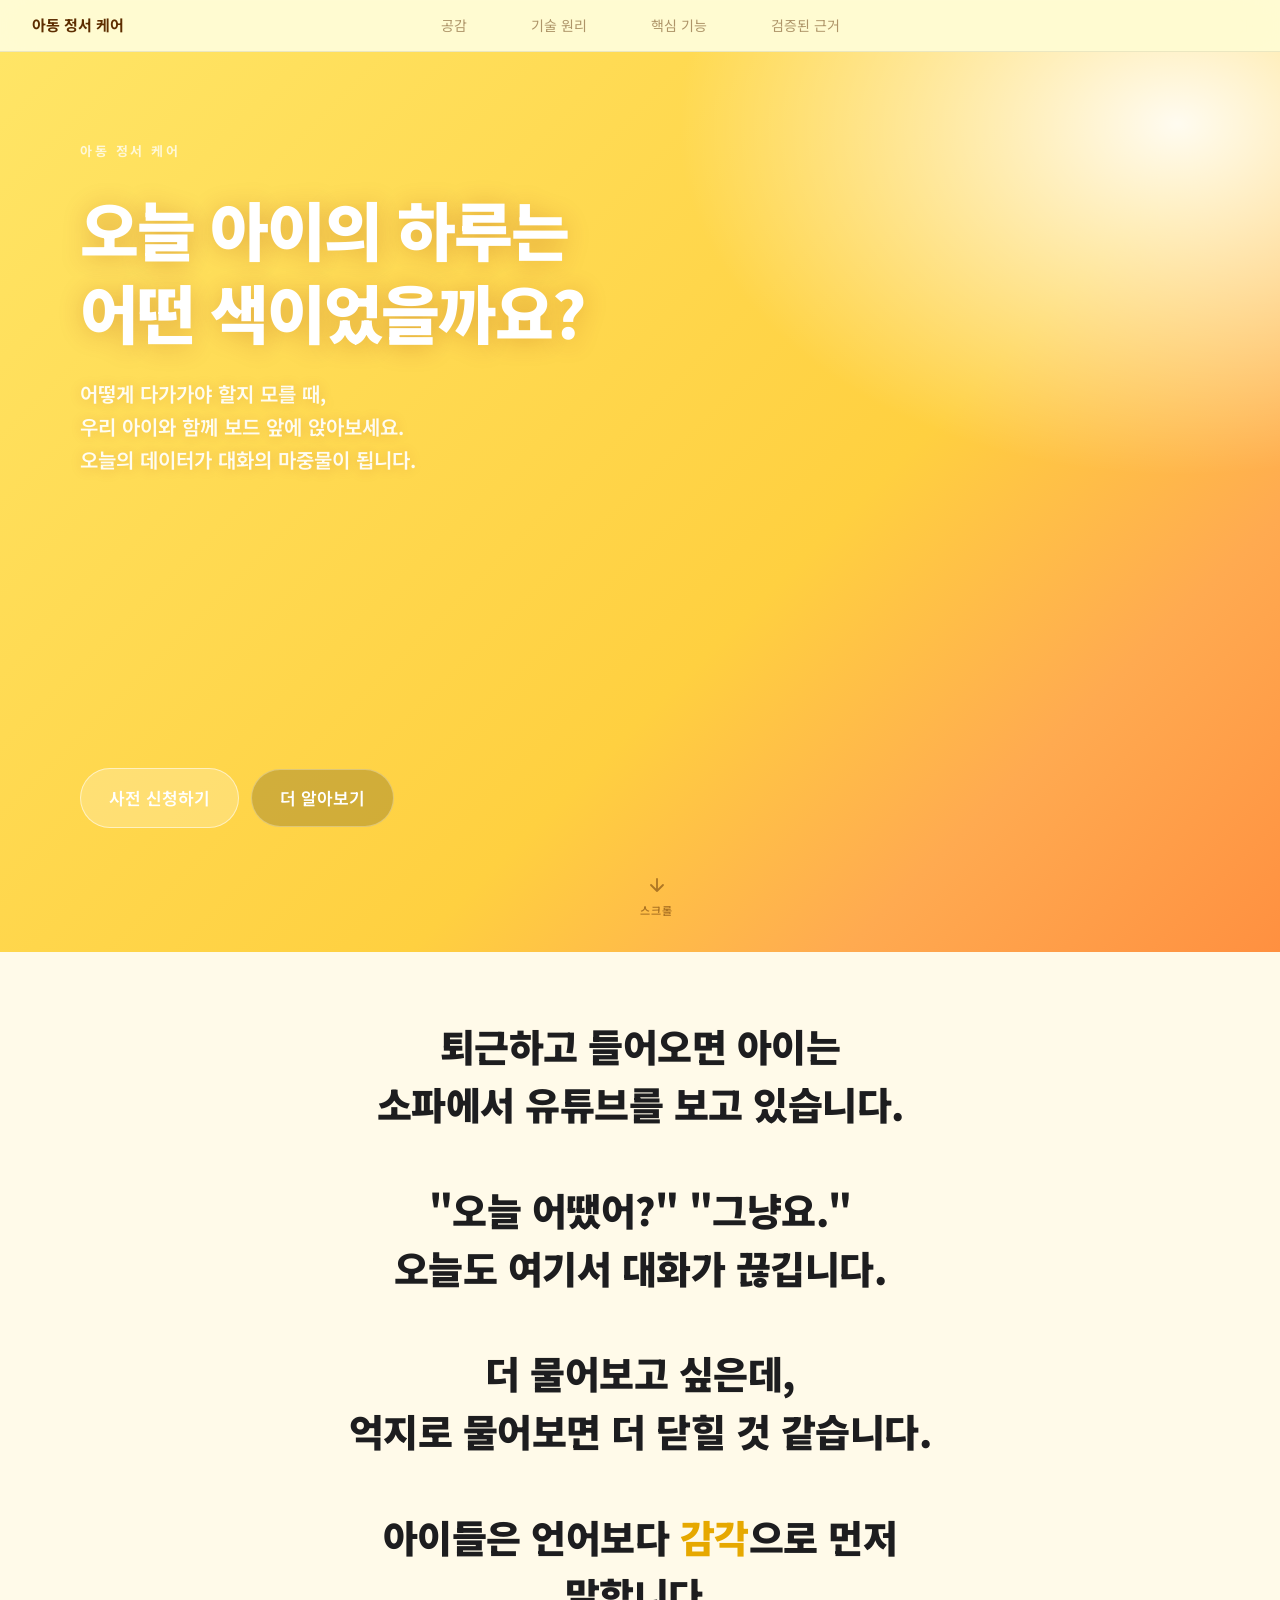
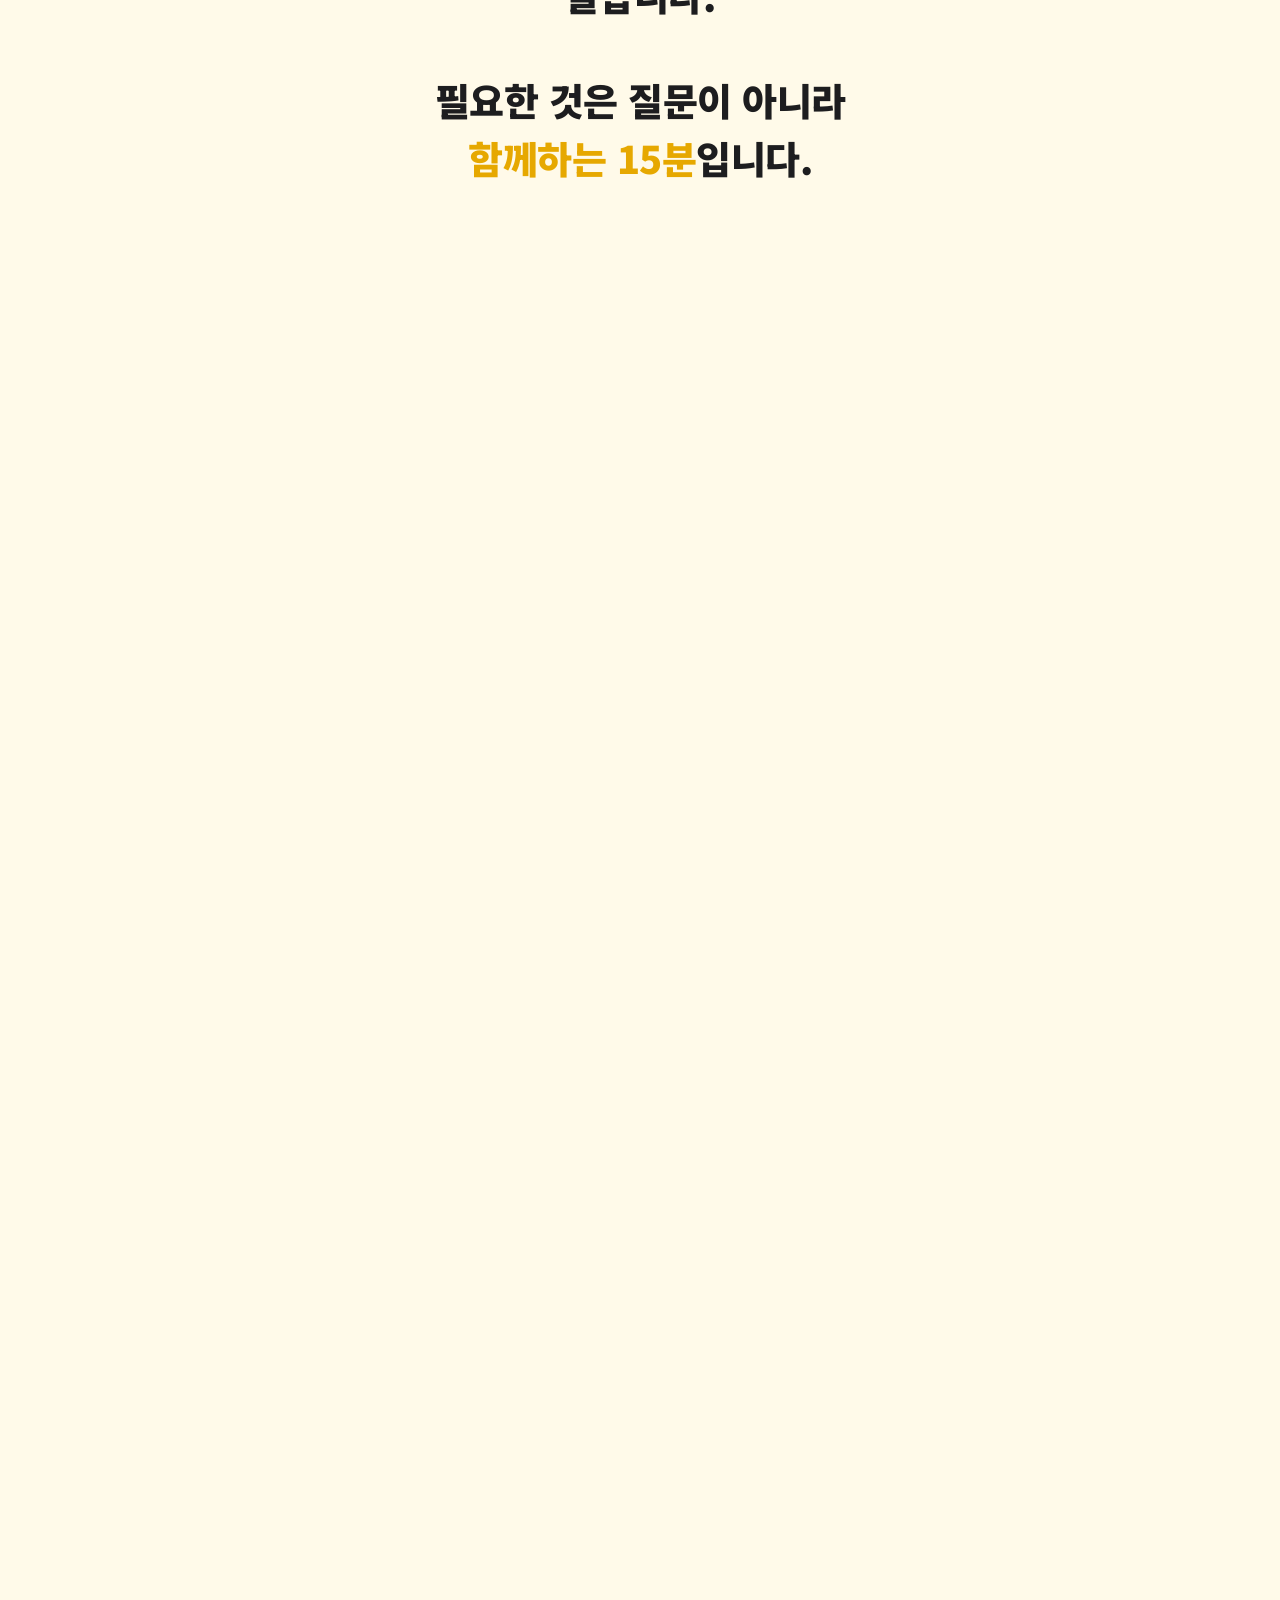
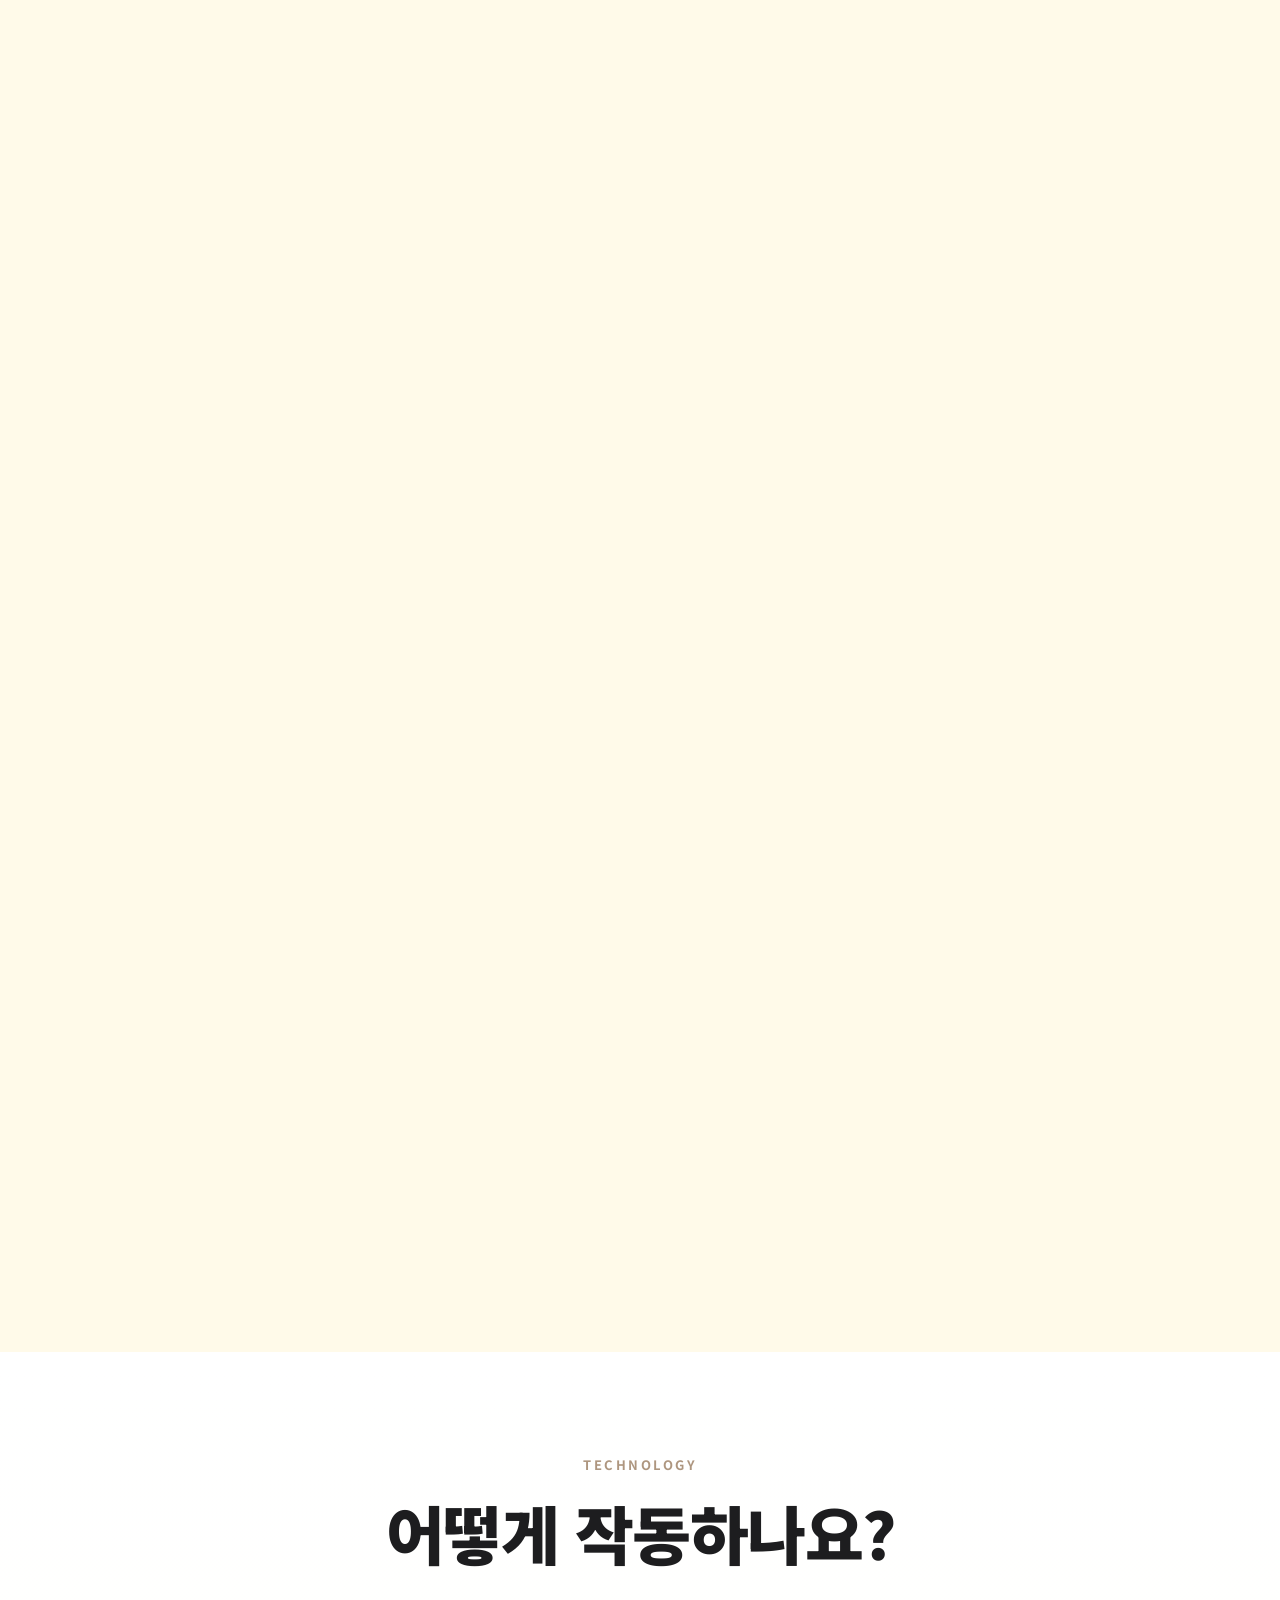
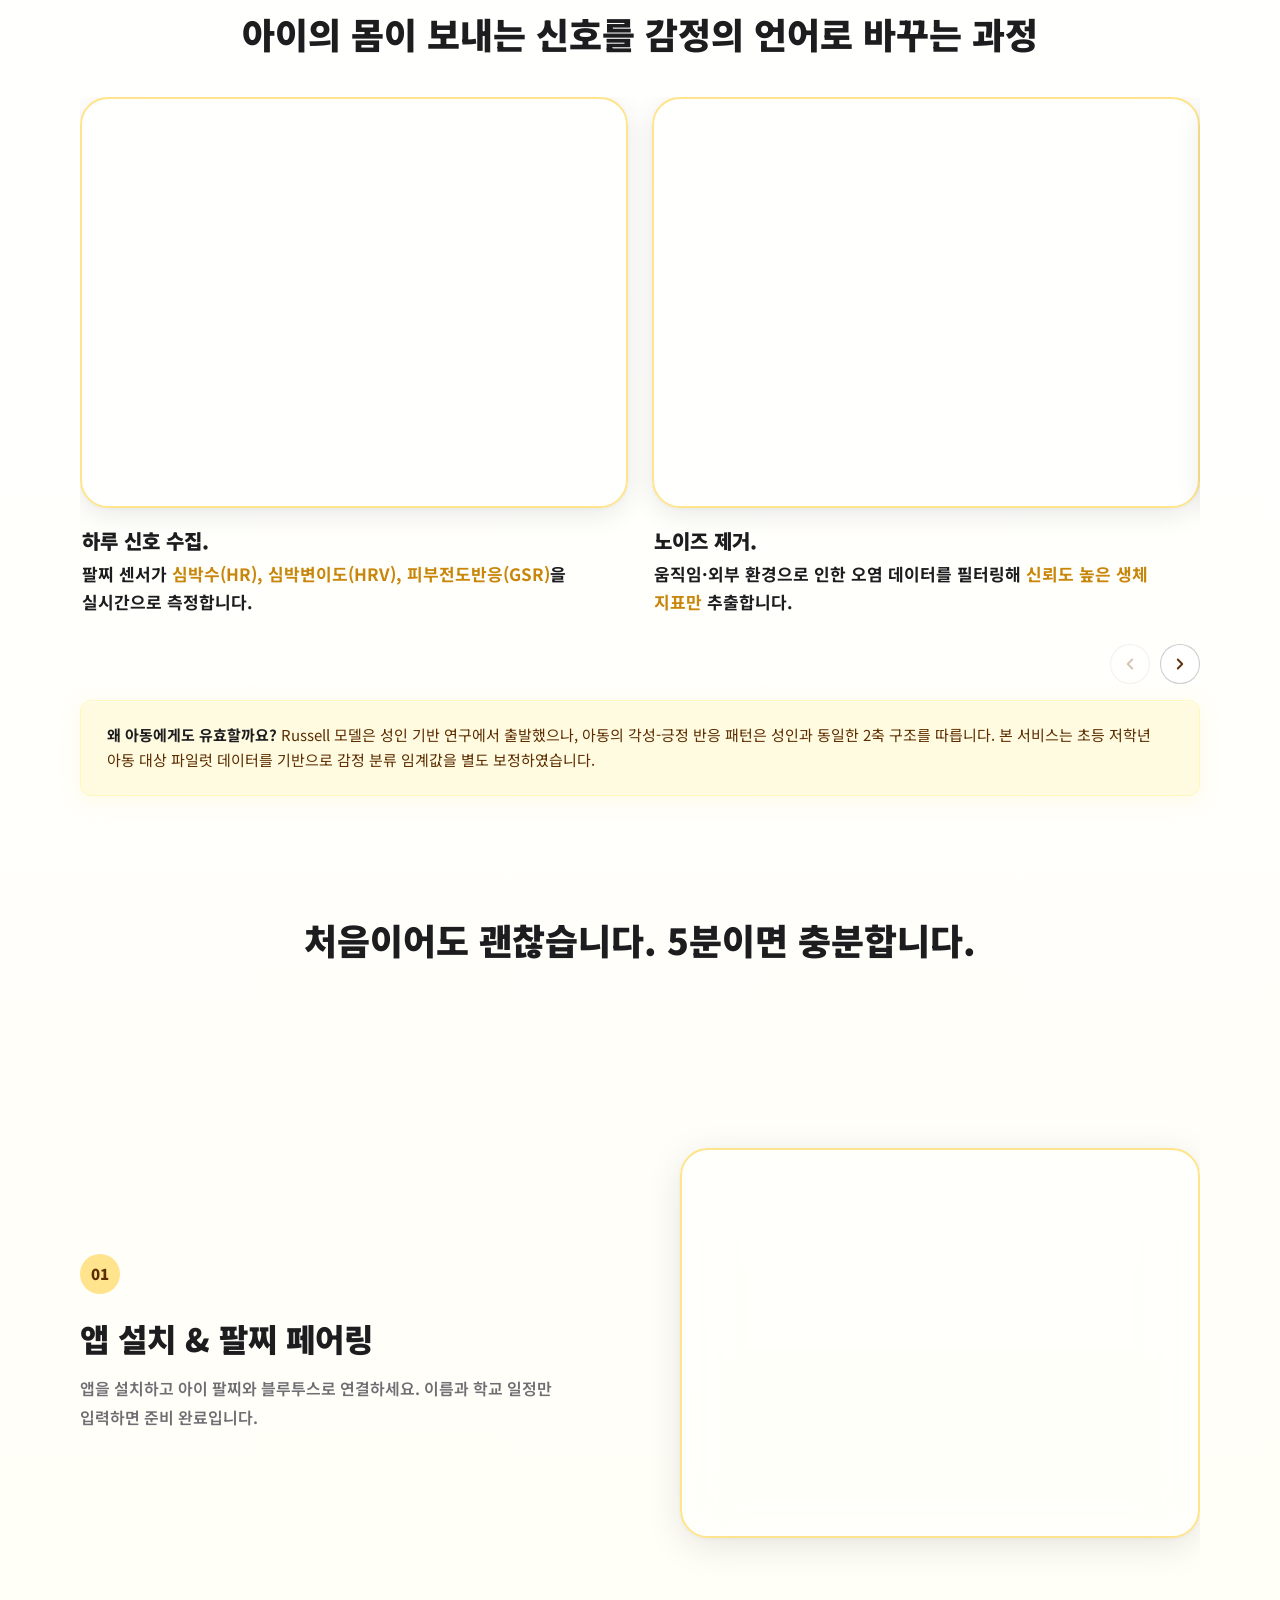
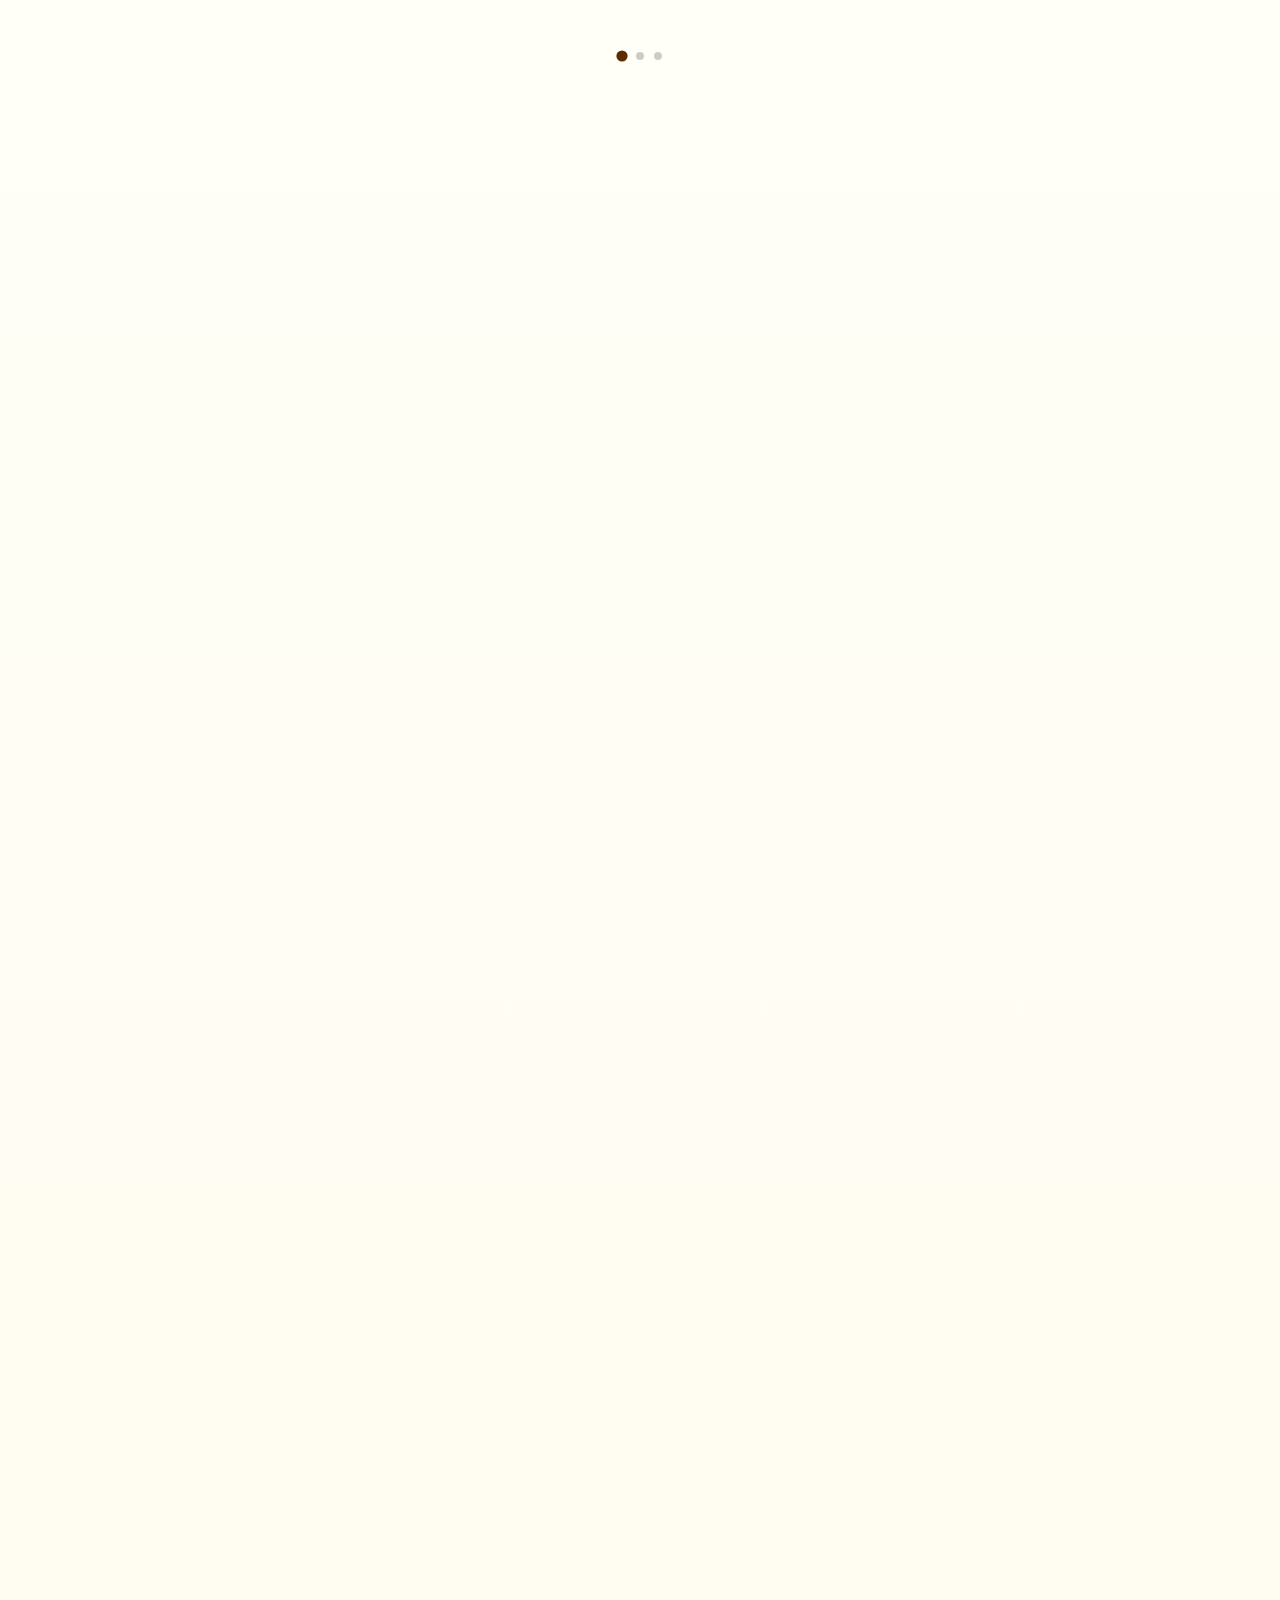
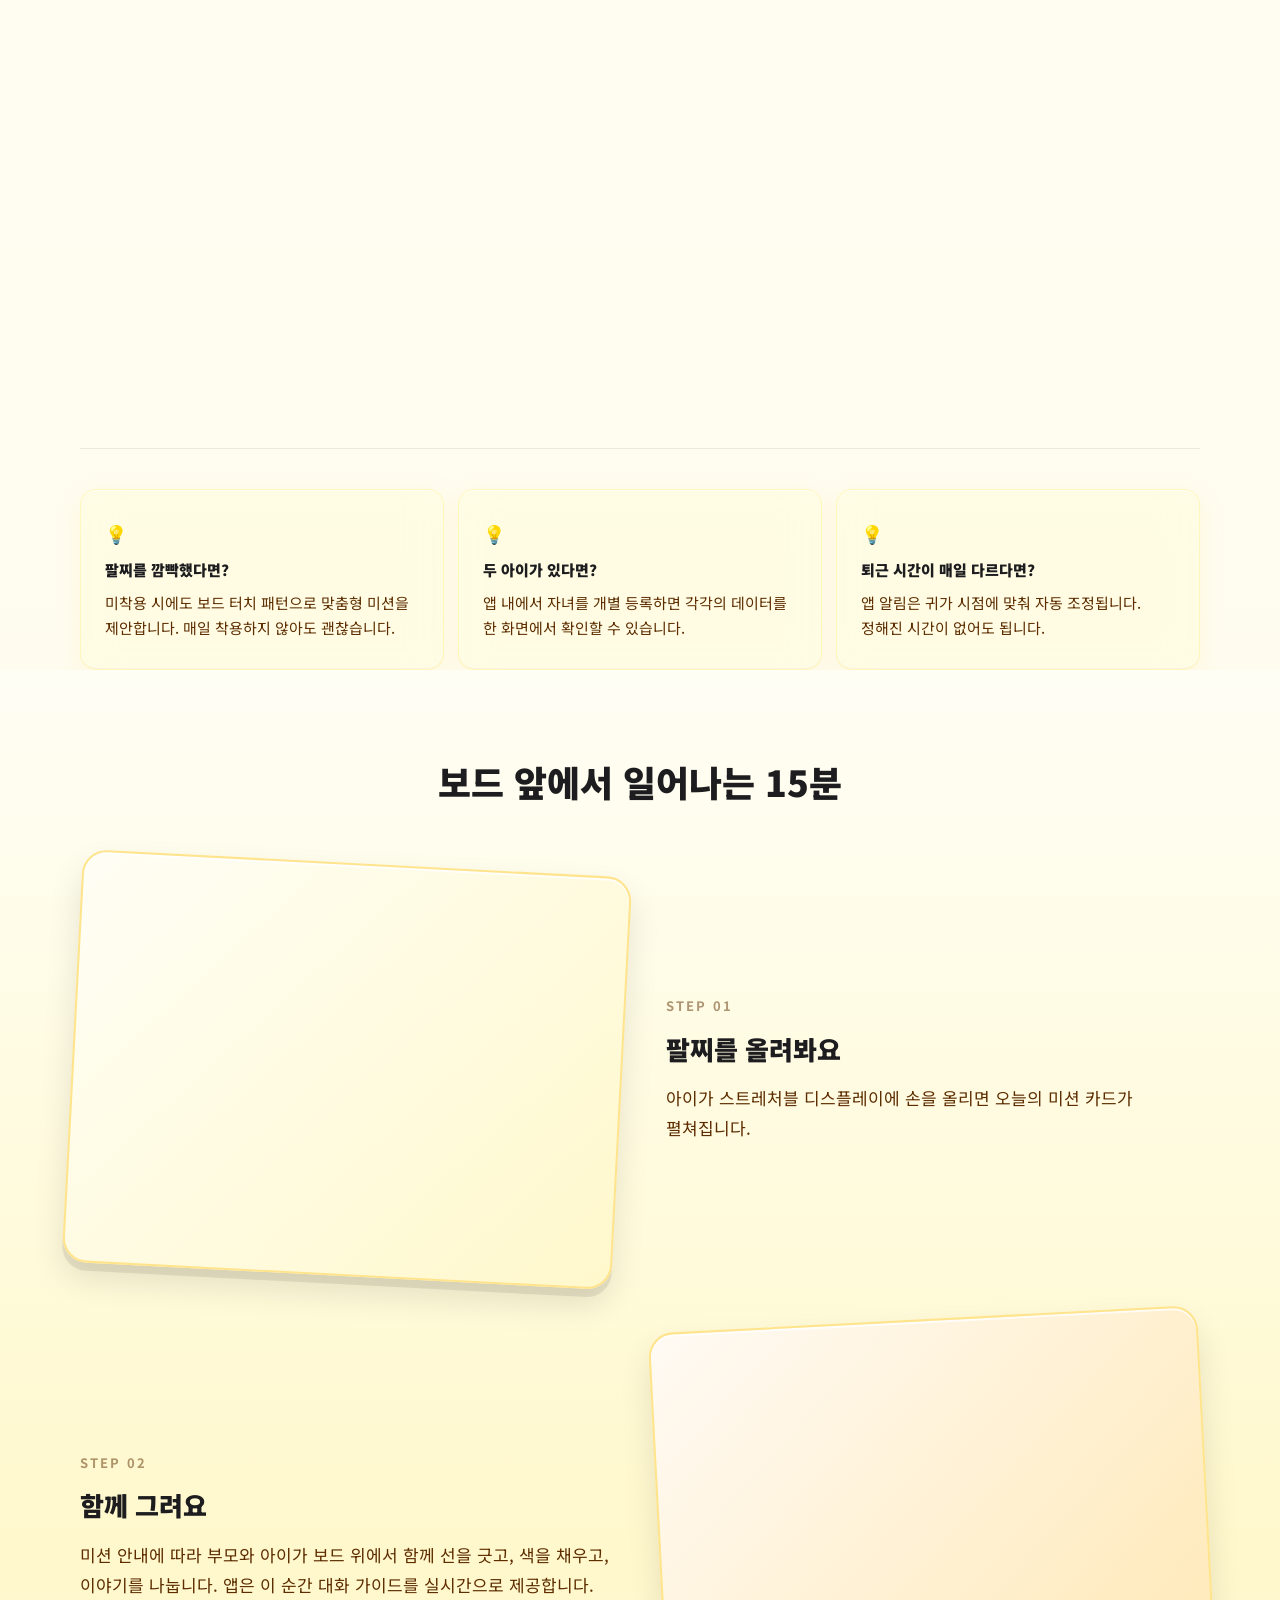
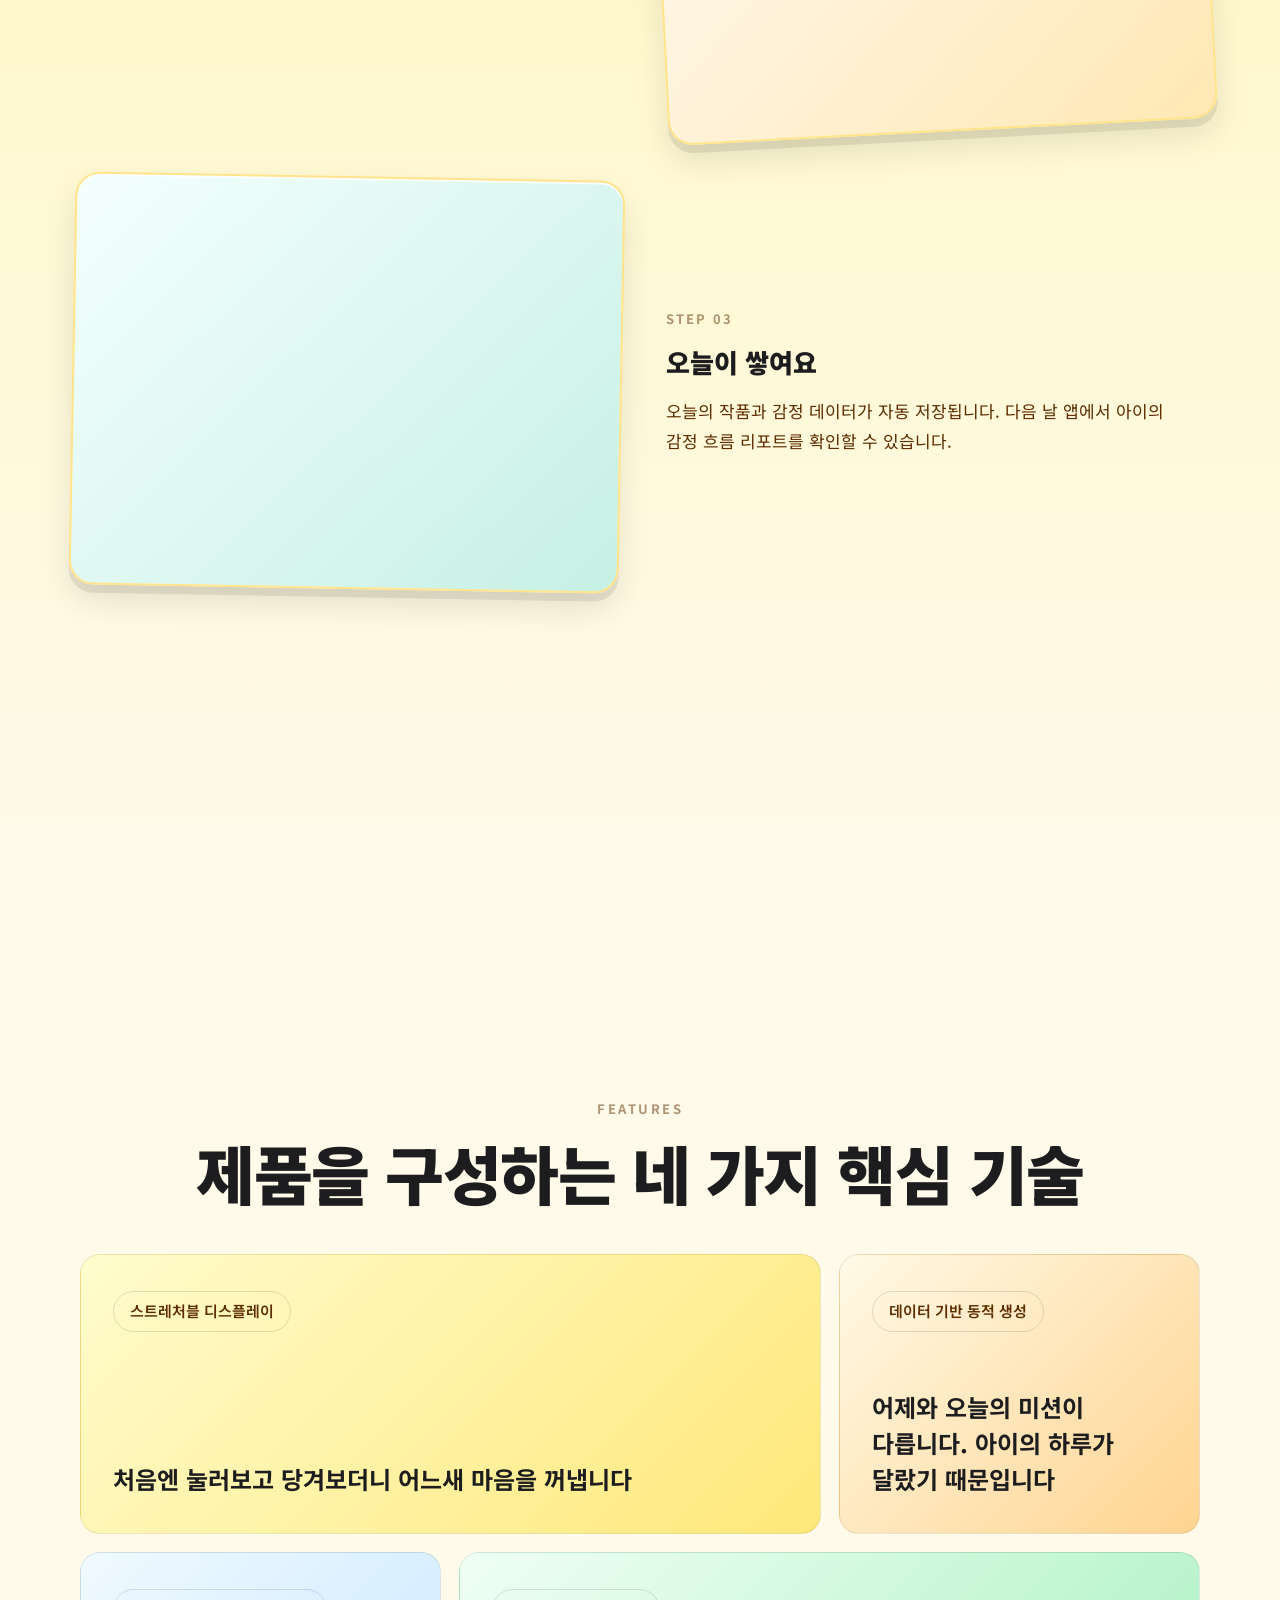
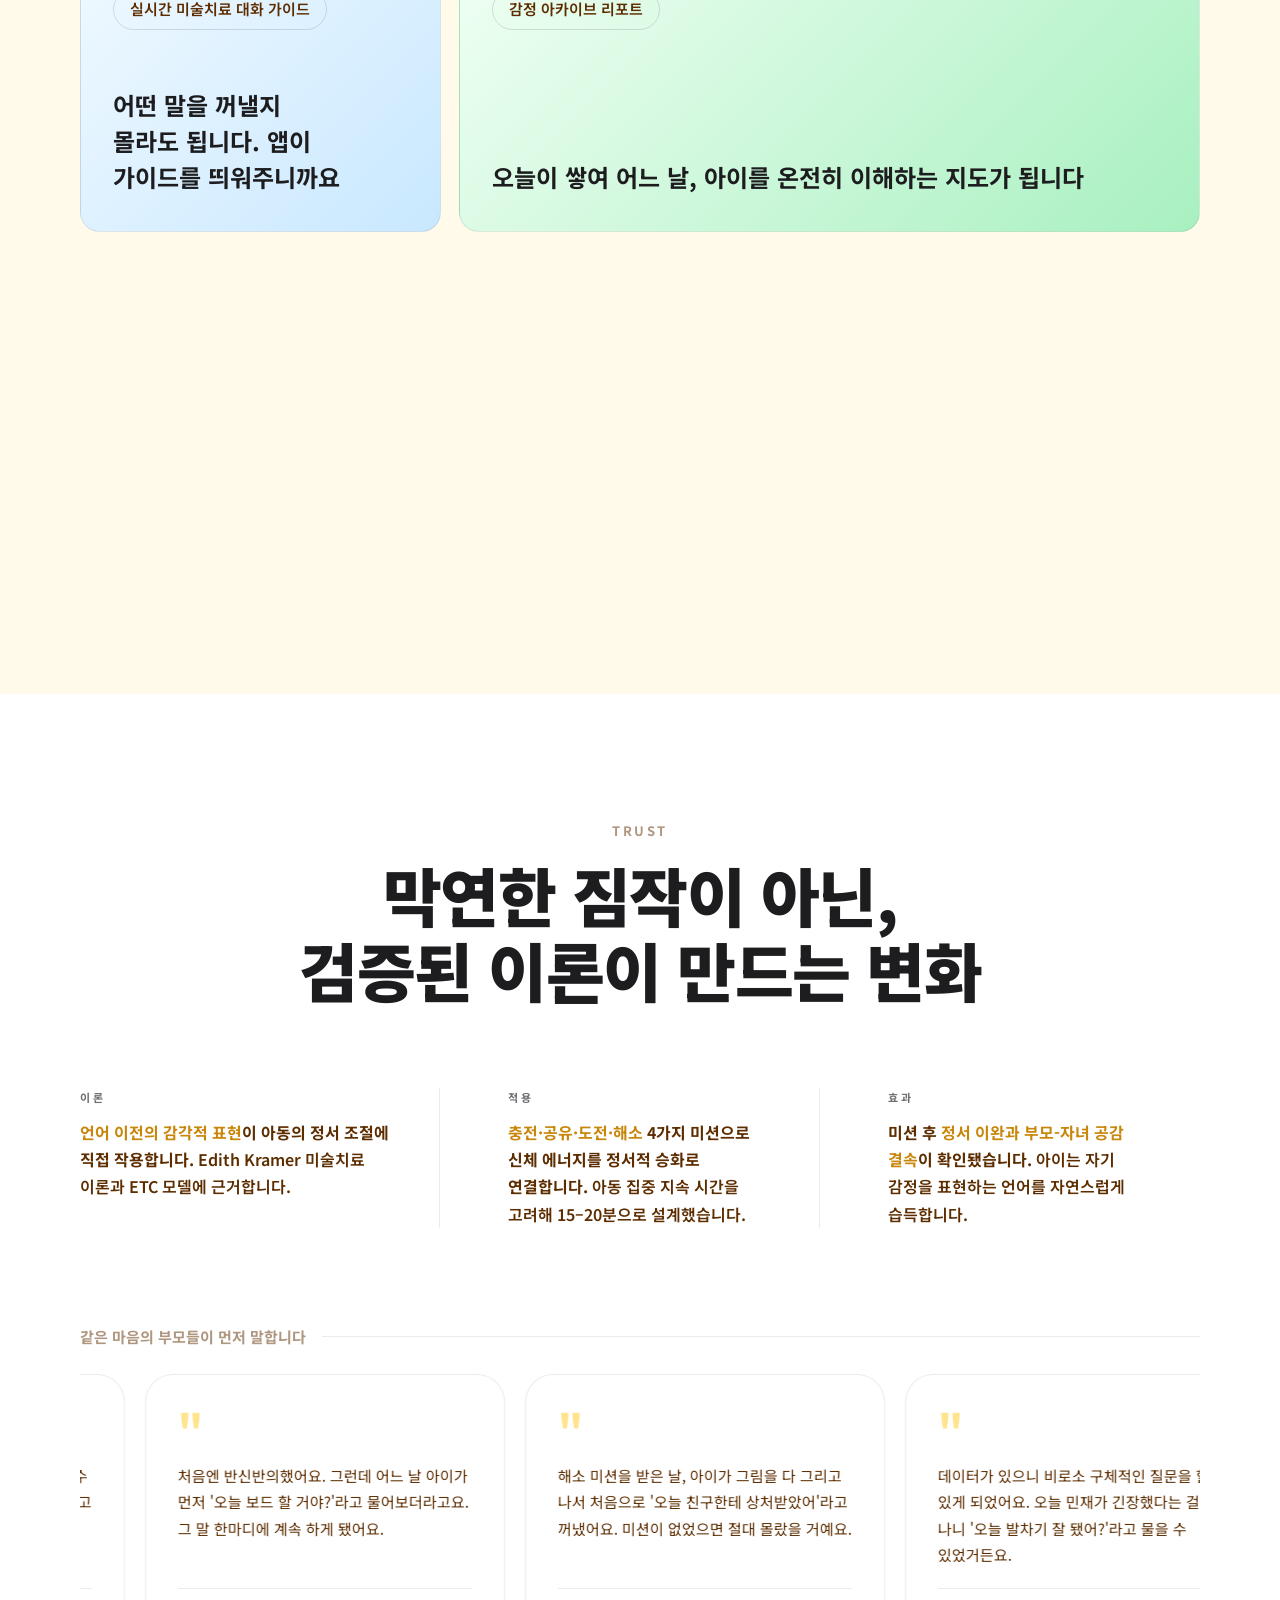
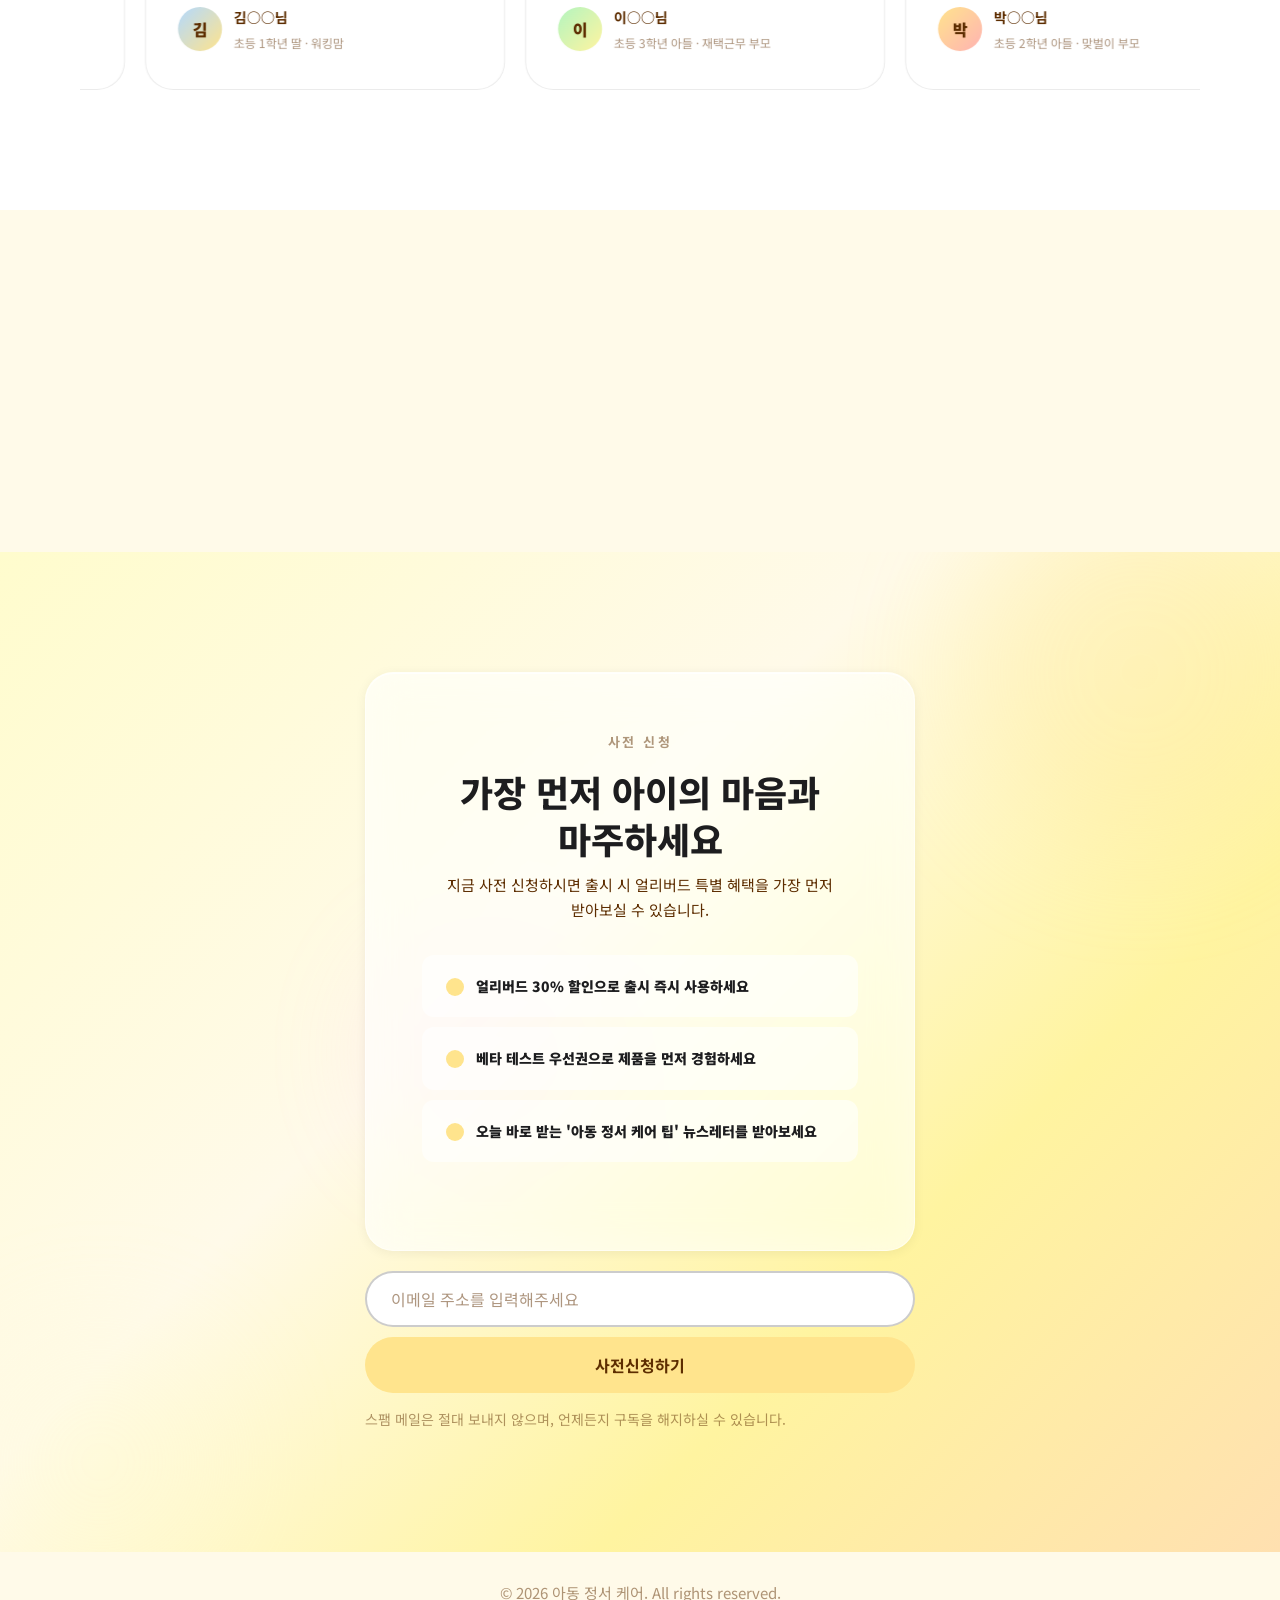
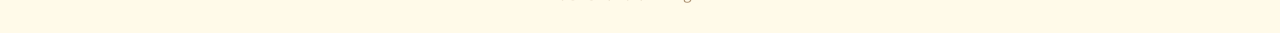
==== commit 4b1bd964: "온보딩 핀 스크롤·히어로 그라데이션·섹션 간격 전면 개편 - 온보딩: 슬라이더→핀 고정 스크롤(300vh) 전환, 좌측 텍스트+우측 이미지 레이아웃 - 히어로 그라데이션: 옐로우 " ====
--- a/index.html
+++ b/index.html
@@ -131,97 +131,94 @@
         </div>
       </div>
 
-      <!-- 3-B: Onboarding Slider -->
-      <div class="stack-scene">
-        <div class="tech-sub stack-panel">
-          <h3 class="tech-sub-headline js-reveal">처음이어도 괜찮습니다. 5분이면 충분합니다.</h3>
-          <div class="onboarding-viewport">
-            <div class="onboarding-track" id="onboardingTrack">
-              <div class="onboarding-card">
-                <div class="onboarding-img"></div>
-                <div class="onboarding-content">
-                  <div class="onboarding-num">01</div>
-                  <div class="onboarding-title">앱 설치 &amp; 팔찌 페어링</div>
-                  <p class="onboarding-desc">앱을 설치하고 아이 팔찌와 블루투스로 연결하세요. 이름과 학교 일정만 입력하면 준비 완료입니다.</p>
-                </div>
-              </div>
-              <div class="onboarding-card">
-                <div class="onboarding-img"></div>
-                <div class="onboarding-content">
-                  <div class="onboarding-num">02</div>
-                  <div class="onboarding-title">아이가 착용 &amp; 일상 생활</div>
-                  <p class="onboarding-desc">아이가 팔찌를 차고 평소처럼 생활합니다. 부모가 개입할 필요 없이 데이터는 자동으로 누적됩니다.</p>
-                </div>
-              </div>
-              <div class="onboarding-card">
-                <div class="onboarding-img"></div>
-                <div class="onboarding-content">
-                  <div class="onboarding-num">03</div>
-                  <div class="onboarding-title">보드 앞에서 함께 시작</div>
-                  <p class="onboarding-desc">저녁에 아이와 함께 보드에 손을 올려놓으면, 오늘의 미션이 자동으로 활성화됩니다.</p>
-                </div>
-              </div>
-            </div>
-          </div>
-          <div class="onboarding-controls">
-            <button class="onboarding-arrow" id="onboardingPrev" aria-label="이전 슬라이드">
-              <svg width="20" height="20" viewBox="0 0 20 20" fill="none"><path d="M12.5 15L7.5 10L12.5 5" stroke="currentColor" stroke-width="2" stroke-linecap="round" stroke-linejoin="round"/></svg>
-            </button>
-            <div class="onboarding-nav" id="onboardingDots"></div>
-            <button class="onboarding-arrow" id="onboardingNext" aria-label="다음 슬라이드">
-              <svg width="20" height="20" viewBox="0 0 20 20" fill="none"><path d="M7.5 5L12.5 10L7.5 15" stroke="currentColor" stroke-width="2" stroke-linecap="round" stroke-linejoin="round"/></svg>
-            </button>
-          </div>
-          <div class="faq-grid">
-            <div class="faq-block">
-              <div class="faq-icon">💡</div>
-              <div class="faq-q">팔찌를 깜빡했다면?</div>
-              <p class="faq-a">미착용 시에도 보드 터치 패턴으로 맞춤형 미션을 제안합니다. 매일 착용하지 않아도 괜찮습니다.</p>
-            </div>
-            <div class="faq-block">
-              <div class="faq-icon">💡</div>
-              <div class="faq-q">두 아이가 있다면?</div>
-              <p class="faq-a">앱 내에서 자녀를 개별 등록하면 각각의 데이터를 한 화면에서 확인할 수 있습니다.</p>
-            </div>
-            <div class="faq-block">
-              <div class="faq-icon">💡</div>
-              <div class="faq-q">퇴근 시간이 매일 다르다면?</div>
-              <p class="faq-a">앱 알림은 귀가 시점에 맞춰 자동 조정됩니다. 정해진 시간이 없어도 됩니다.</p>
-            </div>
-          </div>
-        </div>
-      </div>
-
-      <!-- 3-C: Board Steps -->
-      <div class="stack-scene">
+      <!-- 3-B: Onboarding Pin -->
+      <div class="onboarding-pin">
+        <div class="onboarding-stage">
+          <h3 class="tech-sub-headline onboarding-headline">처음이어도 괜찮습니다. 5분이면 충분합니다.</h3>
+          <div class="onboarding-panels">
+          <div class="onboarding-panel is-active">
+            <div class="onboarding-left">
+              <div class="onboarding-num">01</div>
+              <div class="onboarding-title">앱 설치 &amp; 팔찌 페어링</div>
+              <p class="onboarding-desc">앱을 설치하고 아이 팔찌와 블루투스로 연결하세요. 이름과 학교 일정만 입력하면 준비 완료입니다.</p>
+            </div>
+            <div class="onboarding-img"></div>
+          </div>
+          <div class="onboarding-panel">
+            <div class="onboarding-left">
+              <div class="onboarding-num">02</div>
+              <div class="onboarding-title">아이가 착용 &amp; 일상 생활</div>
+              <p class="onboarding-desc">아이가 팔찌를 차고 평소처럼 생활합니다. 부모가 개입할 필요 없이 데이터는 자동으로 누적됩니다.</p>
+            </div>
+            <div class="onboarding-img"></div>
+          </div>
+          <div class="onboarding-panel">
+            <div class="onboarding-left">
+              <div class="onboarding-num">03</div>
+              <div class="onboarding-title">보드 앞에서 함께 시작</div>
+              <p class="onboarding-desc">저녁에 아이와 함께 보드에 손을 올려놓으면, 오늘의 미션이 자동으로 활성화됩니다.</p>
+            </div>
+            <div class="onboarding-img"></div>
+          </div>
+          </div><!-- /.onboarding-panels -->
+          <div class="onboarding-step-dots">
+            <span class="onboarding-step-dot is-active"></span>
+            <span class="onboarding-step-dot"></span>
+            <span class="onboarding-step-dot"></span>
+          </div>
+        </div>
+      </div>
+      <div class="faq-grid">
+        <div class="faq-block">
+          <div class="faq-icon">💡</div>
+          <div class="faq-q">팔찌를 깜빡했다면?</div>
+          <p class="faq-a">미착용 시에도 보드 터치 패턴으로 맞춤형 미션을 제안합니다. 매일 착용하지 않아도 괜찮습니다.</p>
+        </div>
+        <div class="faq-block">
+          <div class="faq-icon">💡</div>
+          <div class="faq-q">두 아이가 있다면?</div>
+          <p class="faq-a">앱 내에서 자녀를 개별 등록하면 각각의 데이터를 한 화면에서 확인할 수 있습니다.</p>
+        </div>
+        <div class="faq-block">
+          <div class="faq-icon">💡</div>
+          <div class="faq-q">퇴근 시간이 매일 다르다면?</div>
+          <p class="faq-a">앱 알림은 귀가 시점에 맞춰 자동 조정됩니다. 정해진 시간이 없어도 됩니다.</p>
+        </div>
+      </div>
+
+    </div>
+
+    <!-- 3-C: Board Steps -->
+    <div class="stack-scene stack-scene--board">
+      <div class="container">
         <div class="tech-sub stack-panel" style="margin-bottom:0">
-        <h3 class="tech-sub-headline js-reveal">보드 앞에서 일어나는 15분</h3>
-        <div class="board-steps">
-          <div class="board-step">
-            <div class="step-visual step-visual--1">🖐</div>
-            <div class="step-content">
-              <div class="step-label">STEP 01</div>
-              <div class="step-title">팔찌를 올려봐요</div>
-              <p class="step-body">아이가 스트레처블 디스플레이에 손을 올리면 오늘의 미션 카드가 펼쳐집니다.</p>
-            </div>
-          </div>
-          <div class="board-step board-step--rev">
-            <div class="step-visual step-visual--2">🎨</div>
-            <div class="step-content">
-              <div class="step-label">STEP 02</div>
-              <div class="step-title">함께 그려요</div>
-              <p class="step-body">미션 안내에 따라 부모와 아이가 보드 위에서 함께 선을 긋고, 색을 채우고, 이야기를 나눕니다. 앱은 이 순간 대화 가이드를 실시간으로 제공합니다.</p>
-            </div>
-          </div>
-          <div class="board-step">
-            <div class="step-visual step-visual--3">📖</div>
-            <div class="step-content">
-              <div class="step-label">STEP 03</div>
-              <div class="step-title">오늘이 쌓여요</div>
-              <p class="step-body">오늘의 작품과 감정 데이터가 자동 저장됩니다. 다음 날 앱에서 아이의 감정 흐름 리포트를 확인할 수 있습니다.</p>
-            </div>
-          </div>
-        </div>
+          <h3 class="tech-sub-headline js-reveal">보드 앞에서 일어나는 15분</h3>
+          <div class="board-steps">
+            <div class="board-step">
+              <div class="step-visual step-visual--1"></div>
+              <div class="step-content">
+                <div class="step-label">STEP 01</div>
+                <div class="step-title">팔찌를 올려봐요</div>
+                <p class="step-body">아이가 스트레처블 디스플레이에 손을 올리면 오늘의 미션 카드가 펼쳐집니다.</p>
+              </div>
+            </div>
+            <div class="board-step board-step--rev">
+              <div class="step-visual step-visual--2"></div>
+              <div class="step-content">
+                <div class="step-label">STEP 02</div>
+                <div class="step-title">함께 그려요</div>
+                <p class="step-body">미션 안내에 따라 부모와 아이가 보드 위에서 함께 선을 긋고, 색을 채우고, 이야기를 나눕니다. 앱은 이 순간 대화 가이드를 실시간으로 제공합니다.</p>
+              </div>
+            </div>
+            <div class="board-step">
+              <div class="step-visual step-visual--3"></div>
+              <div class="step-content">
+                <div class="step-label">STEP 03</div>
+                <div class="step-title">오늘이 쌓여요</div>
+                <p class="step-body">오늘의 작품과 감정 데이터가 자동 저장됩니다. 다음 날 앱에서 아이의 감정 흐름 리포트를 확인할 수 있습니다.</p>
+              </div>
+            </div>
+          </div>
         </div>
       </div>
     </div>
--- a/css/styles.css
+++ b/css/styles.css
@@ -56,7 +56,7 @@
 body {
   font-family: 'Noto Sans KR', 'Apple SD Gothic Neo', sans-serif;
   color: var(--text-brown);
-  background: var(--white);
+  background: var(--bg-cream);
   font-size: 17px;
   line-height: 1.75;
   -webkit-font-smoothing: antialiased;
@@ -492,7 +492,7 @@
 
 /* ── S3: TECHNOLOGY ── */
 .technology {
-  background: linear-gradient(160deg, #ffffff 0%, #fffef5 60%, #fffce8 100%);
+  background: linear-gradient(180deg, #ffffff 0%, #fffef5 50%, #fffae9 100%);
   padding: 96px 0;
   border-radius: 24px 24px 0 0;
   position: relative;
@@ -601,106 +601,109 @@
 
 .tech-note strong { color: var(--text-black); }
 
-/* 3-B: Onboarding Slider */
-.onboarding-viewport {
+/* 3-B: Onboarding Pin */
+.onboarding-pin {
+  position: relative;
+  height: 300vh;
+  margin-bottom: 80px;
+}
+
+.onboarding-stage {
+  position: sticky;
+  top: 80px;
+  height: calc(100vh - 80px);
   overflow: hidden;
-  border-radius: var(--radius-lg);
-  margin-bottom: 28px;
-}
-
-.onboarding-track {
-  display: flex;
-  transition: transform 0.5s cubic-bezier(0.4, 0, 0.2, 1);
-}
-
-.onboarding-card {
-  flex: 0 0 100%; /* JS가 픽셀 너비로 덮어씀 */
-  margin-right: 0;
-  background: rgba(255, 255, 255, 0.55);
-  backdrop-filter: blur(28px) saturate(1.8);
-  -webkit-backdrop-filter: blur(28px) saturate(1.8);
-  overflow: hidden;
-  border: 1px solid rgba(255, 255, 255, 0.80);
-  box-shadow:
-    0 12px 48px rgba(0, 0, 0, 0.08),
-    inset 0 1.5px 0 rgba(255, 255, 255, 0.95),
-    inset 0 -1px 0 rgba(93, 45, 0, 0.04);
+  display: flex;
+  flex-direction: column;
+  padding-top: 40px;
+}
+
+.onboarding-headline {
+  flex-shrink: 0;
+  margin-bottom: 28px !important;
+}
+
+.onboarding-panels {
+  position: relative;
+  flex: 1;
+}
+
+.onboarding-panel {
+  position: absolute;
+  inset: 0;
+  display: grid;
+  grid-template-columns: 1fr 1fr;
+  gap: 80px;
+  align-items: center;
+  opacity: 0;
+  transform: translateY(36px);
+  transition: opacity 0.65s cubic-bezier(0.22, 1, 0.36, 1),
+              transform 0.65s cubic-bezier(0.22, 1, 0.36, 1);
+  pointer-events: none;
+}
+
+.onboarding-panel.is-active {
+  opacity: 1;
+  transform: translateY(0);
+  pointer-events: auto;
+}
+
+.onboarding-panel.is-out {
+  opacity: 0;
+  transform: translateY(-36px);
+}
+
+.onboarding-left {
+  display: flex;
+  flex-direction: column;
 }
 
 .onboarding-img {
   width: 100%;
-  aspect-ratio: 16 / 9;
-  background: linear-gradient(145deg, #fffccd 0%, #ffe692 60%, #ffe048 100%);
-  border-bottom: 1px solid rgba(255, 255, 255, 0.50);
-}
-
-.onboarding-content {
-  padding: 36px 48px 44px;
+  aspect-ratio: 4 / 3;
+  border-radius: var(--radius-lg);
+  background: rgba(255, 255, 255, 0.52);
+  backdrop-filter: blur(24px) saturate(1.6);
+  -webkit-backdrop-filter: blur(24px) saturate(1.6);
+  border: 2px solid var(--primary);
+  box-shadow: 0 8px 36px rgba(0, 0, 0, 0.10), 0 1px 4px rgba(0, 0, 0, 0.05);
 }
 
 .onboarding-num {
   display: inline-flex;
   align-items: center;
   justify-content: center;
-  width: 36px; height: 36px;
+  width: 40px; height: 40px;
   background: var(--primary);
   border-radius: 50%;
-  font-size: 14px;
+  font-size: 15px;
   font-weight: 900;
   color: var(--text-brown);
-  margin-bottom: 16px;
-}
-
-.onboarding-title { font-size: 20px; font-weight: 900; color: var(--text-black); margin-bottom: 10px; }
-.onboarding-desc  { font-size: 15px; font-weight: 600; line-height: 1.75; color: var(--text-secondary); }
-
-.onboarding-controls {
-  display: flex;
-  align-items: center;
-  justify-content: center;
-  gap: 16px;
-  margin-bottom: 0;
-}
-
-.onboarding-nav {
-  display: flex;
-  align-items: center;
-  gap: 8px;
-}
-
-.onboarding-dot {
+  margin-bottom: 24px;
+}
+
+.onboarding-title { font-size: 32px; font-weight: 900; color: var(--text-black); margin-bottom: 16px; line-height: 1.25; }
+.onboarding-desc  { font-size: 16px; font-weight: 600; line-height: 1.8; color: var(--text-secondary); }
+
+.onboarding-step-dots {
+  position: absolute;
+  bottom: 28px;
+  left: 50%;
+  transform: translateX(-50%);
+  display: flex;
+  gap: 10px;
+}
+
+.onboarding-step-dot {
   width: 8px; height: 8px;
   border-radius: 50%;
   background: var(--border-strong);
-  cursor: pointer;
-  transition: background var(--ease), transform var(--ease);
-  border: none;
-  padding: 0;
-}
-
-.onboarding-dot.is-active {
+  transition: background 0.3s, transform 0.3s;
+}
+
+.onboarding-step-dot.is-active {
   background: var(--text-brown);
-  transform: scale(1.35);
-}
-
-.onboarding-arrow {
-  display: flex;
-  align-items: center;
-  justify-content: center;
-  width: 36px; height: 36px;
-  border-radius: 50%;
-  border: 1.5px solid var(--border-strong);
-  background: var(--white);
-  color: var(--text-brown);
-  cursor: pointer;
-  transition: background var(--ease), border-color var(--ease), transform var(--ease);
-  flex-shrink: 0;
-}
-
-.onboarding-arrow:hover {
-  background: var(--primary);
-  border-color: var(--primary);
-  transform: scale(1.08);
+  transform: scale(1.4);
 }
 
 .faq-grid {
@@ -798,9 +801,9 @@
   animation-play-state: paused;
 }
 
-.step-visual--1 { background: linear-gradient(135deg, #fff9d0, #ffe87a); }
-.step-visual--2 { background: linear-gradient(135deg, #fff2dc, #ffd490); }
-.step-visual--3 { background: linear-gradient(135deg, #e8fff0, #a8f0c0); }
+.step-visual--1 { background: linear-gradient(135deg, #fffef5 0%, #fff8cc 100%); border: 2px solid var(--primary); }
+.step-visual--2 { background: linear-gradient(135deg, #fffaf4 0%, #ffe8b4 100%); border: 2px solid var(--primary); }
+.step-visual--3 { background: linear-gradient(135deg, #f4fffe 0%, #c6f0e4 100%); border: 2px solid var(--primary); }
 
 .step-content {
   opacity: 0;
@@ -871,14 +874,14 @@
 
 .feature-tag {
   display: inline-block;
-  font-size: 11px;
-  font-weight: 700;
-  letter-spacing: 1.5px;
-  text-transform: uppercase;
-  color: var(--text-muted);
+  font-size: 15px;
+  font-weight: 600;
+  letter-spacing: 0;
+  text-transform: none;
+  color: var(--text-brown);
   border: 1px solid rgba(0,0,0,0.12);
   border-radius: 100px;
-  padding: 4px 12px;
+  padding: 6px 16px;
   align-self: flex-start;
 }
 
@@ -1164,6 +1167,15 @@
 .stack-scene {
   position: relative;
   padding-top: 80px;
+}
+
+.stack-scene--board {
+  background: linear-gradient(180deg, #fffef5 0%, #fff8cc 50%, #fffae9 100%);
+  padding-bottom: 48px;
+}
+
+.stack-scene--board .tech-sub-headline {
+  margin-bottom: 56px;
 }
 
 .stack-panel {
@@ -1398,9 +1410,8 @@
 /* ── Hero → 채도 높은 그라디언트 + 좌측 정렬 ── */
 .hero {
   background:
-    radial-gradient(ellipse at 15% 25%, #ffed80 0%, transparent 55%),
-    radial-gradient(ellipse at 75% 80%, #ffc85a 0%, transparent 50%),
-    linear-gradient(135deg, #ffe060 0%, #ffd050 45%, #ffbc40 100%);
+    radial-gradient(ellipse at 92% 8%, rgba(255,255,255,0.92) 0%, transparent 30%),
+    linear-gradient(135deg, #ffe566 0%, #ffd040 60%, #ffaa50 80%, #ff9040 100%);
 }
 
 /* paint 블럭 & 베일 숨김 */
@@ -1428,11 +1439,12 @@
 .hero-label { color: rgba(255, 255, 255, 0.75); }
 
 .hero-headline {
-  font-size: clamp(48px, 6.5vw, 96px);
-  letter-spacing: -3px;
+  font-size: clamp(36px, 5vw, 72px);
+  letter-spacing: -2px;
   font-weight: 900;
   color: var(--white);
   margin-bottom: 24px;
+  text-shadow: 0 2px 24px rgba(150, 50, 0, 0.28);
 }
 
 .hero-sub {
@@ -1440,6 +1452,7 @@
   font-weight: 600;
   color: rgba(255, 255, 255, 0.92);
   margin-bottom: 0;
+  text-shadow: 0 1px 14px rgba(150, 50, 0, 0.20);
   max-width: 540px;
   line-height: 1.65;
 }
@@ -1518,7 +1531,11 @@
   width: 100%;
   aspect-ratio: 4 / 3;
   border-radius: var(--radius-lg);
-  background: linear-gradient(145deg, #fffccd 0%, #ffe048 100%);
+  background: rgba(255, 255, 255, 0.52);
+  backdrop-filter: blur(24px) saturate(1.6);
+  -webkit-backdrop-filter: blur(24px) saturate(1.6);
+  border: 2px solid var(--primary);
+  box-shadow: 0 6px 28px rgba(0, 0, 0, 0.09), 0 1px 4px rgba(0, 0, 0, 0.05);
   display: block;
 }
 
@@ -1600,9 +1617,9 @@
   letter-spacing: -0.5px;
 }
 
-/* ── Technology: 배경 화이트 ── */
+/* ── Technology: 배경 그라데이션 ── */
 .technology {
-  background: var(--white);
+  background: linear-gradient(180deg, #ffffff 0%, #fffef5 40%, #fffae9 100%);
   border-radius: 0;
 }
 
@@ -1613,8 +1630,8 @@
 /* tech-panel-title 줄바꿈 허용 */
 .tech-panel-title { white-space: normal; }
 
-/* ── Features: 섹션 여백 증가 ── */
-.features { padding: 120px 0; }
+/* ── Features: 섹션 여백 ── */
+.features { padding: 72px 0 120px; }
 .feature-quote { font-size: 24px; }
 
 /* ── Trust: 배경 화이트 ── */
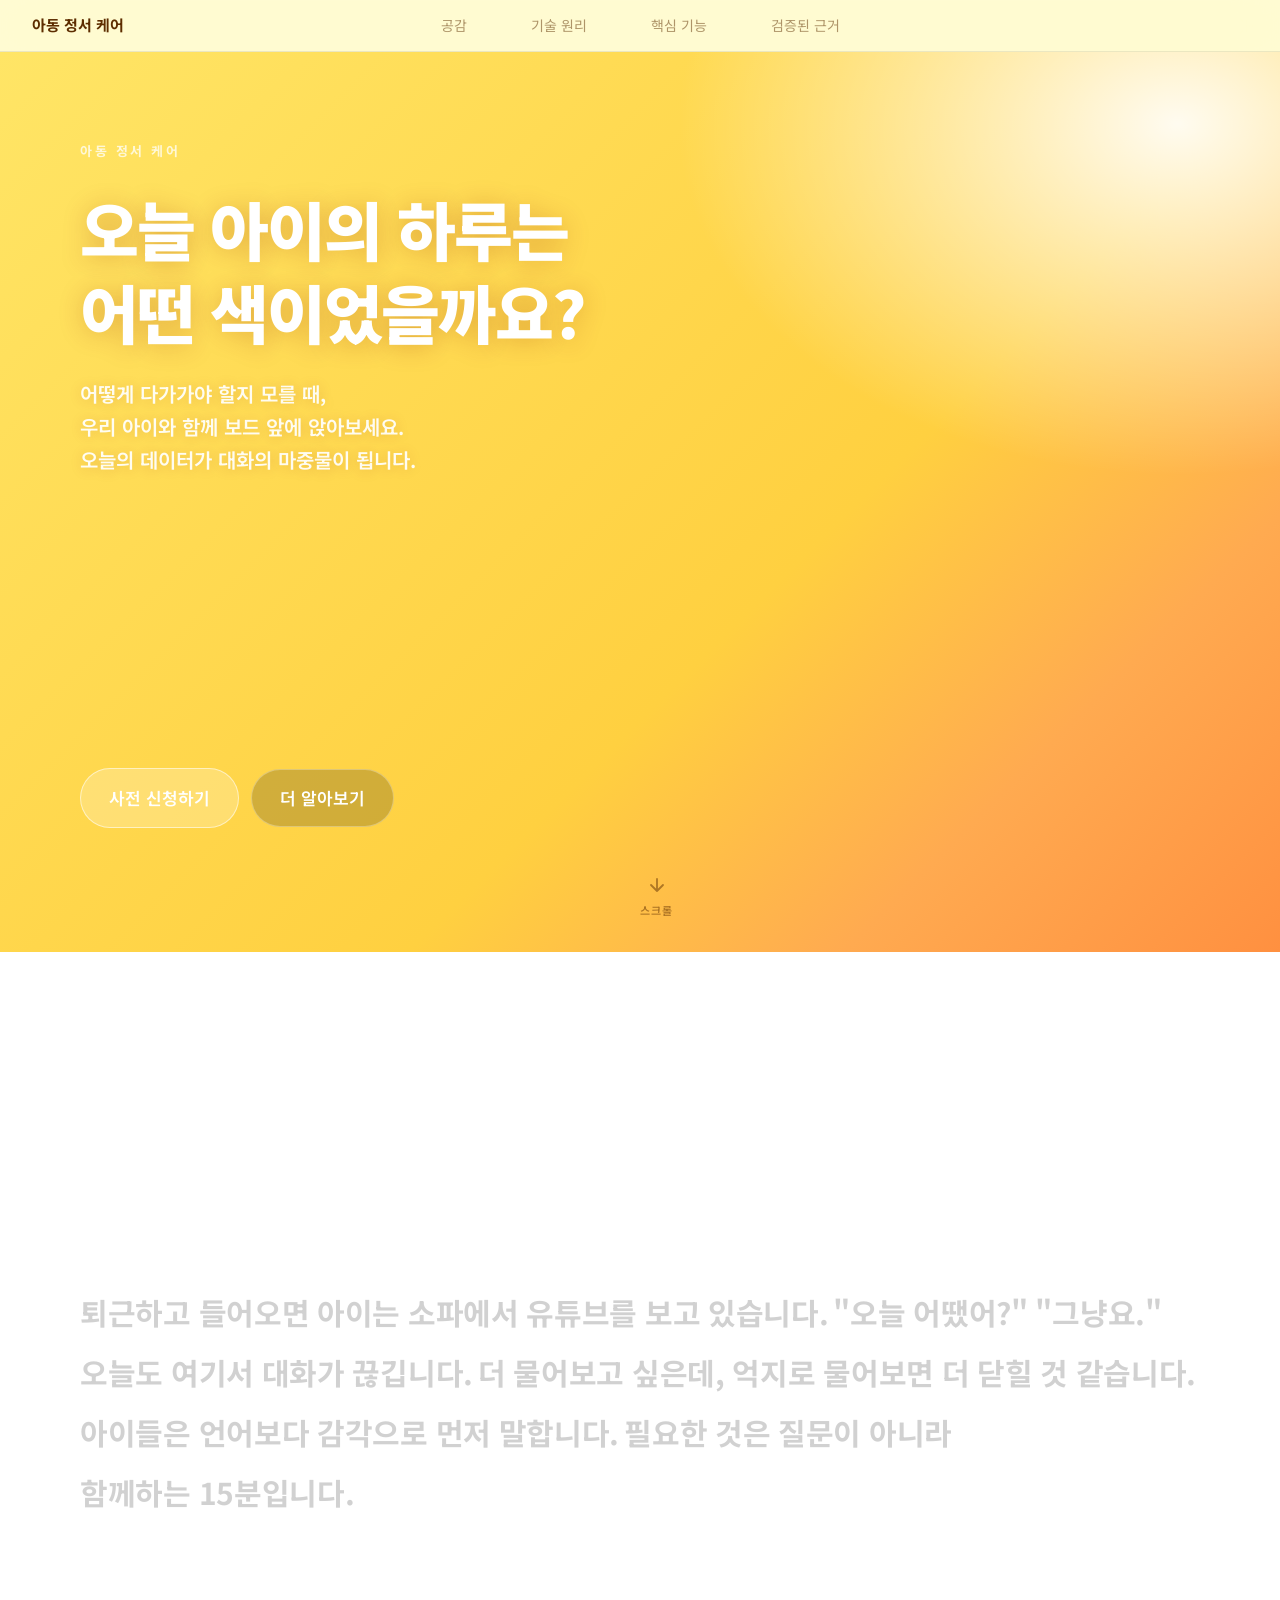
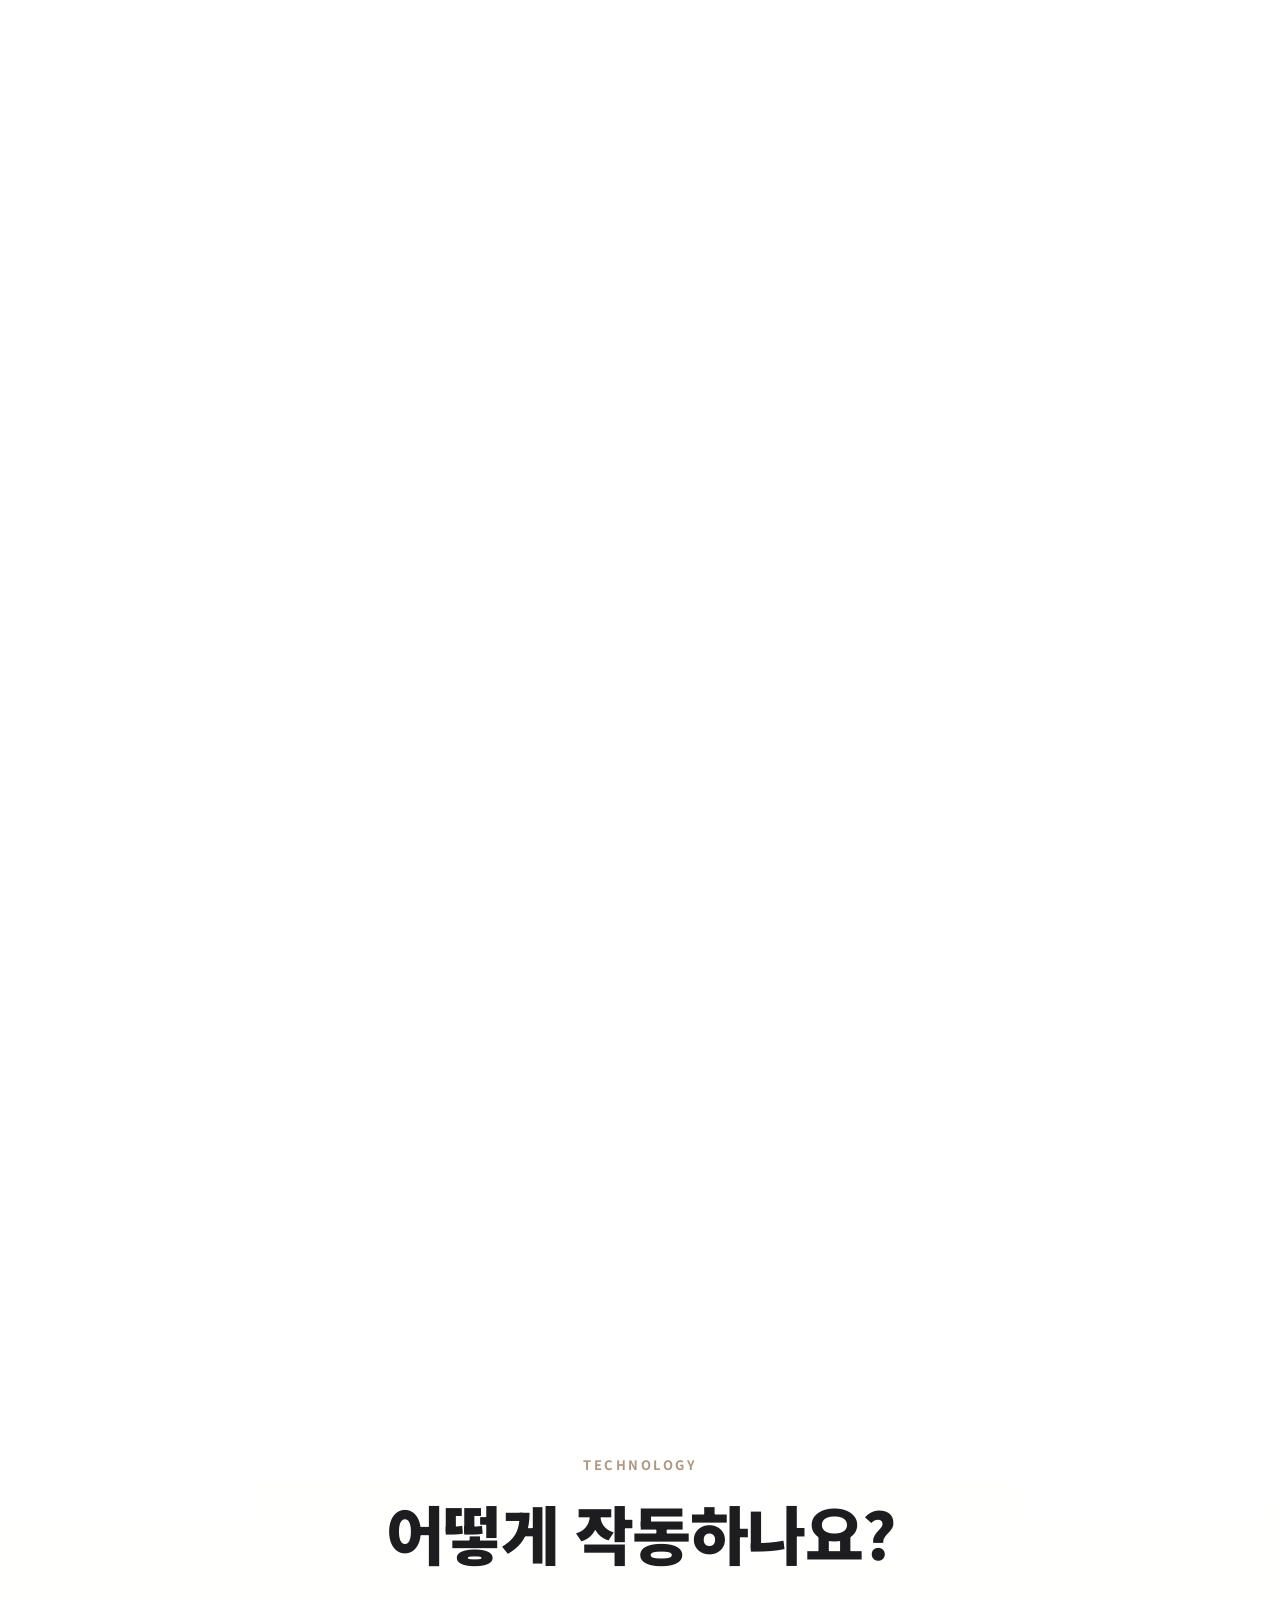
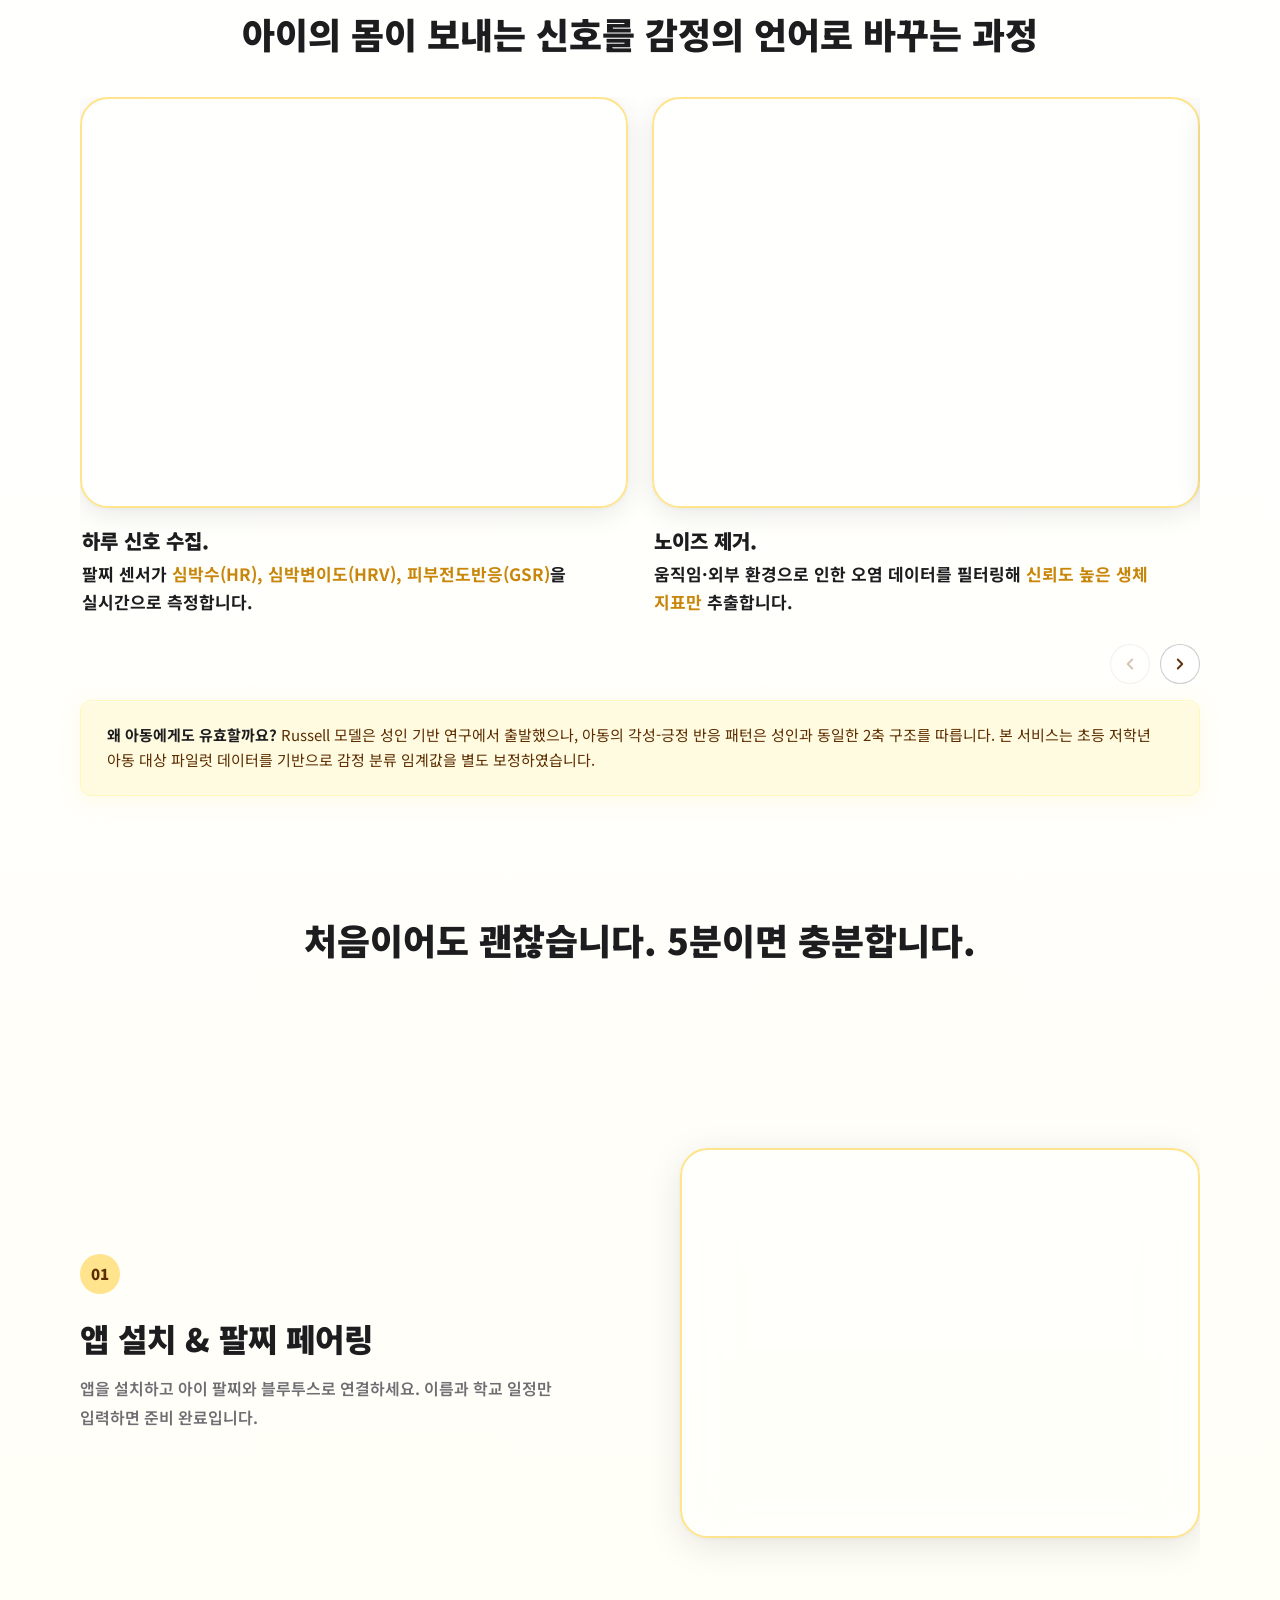
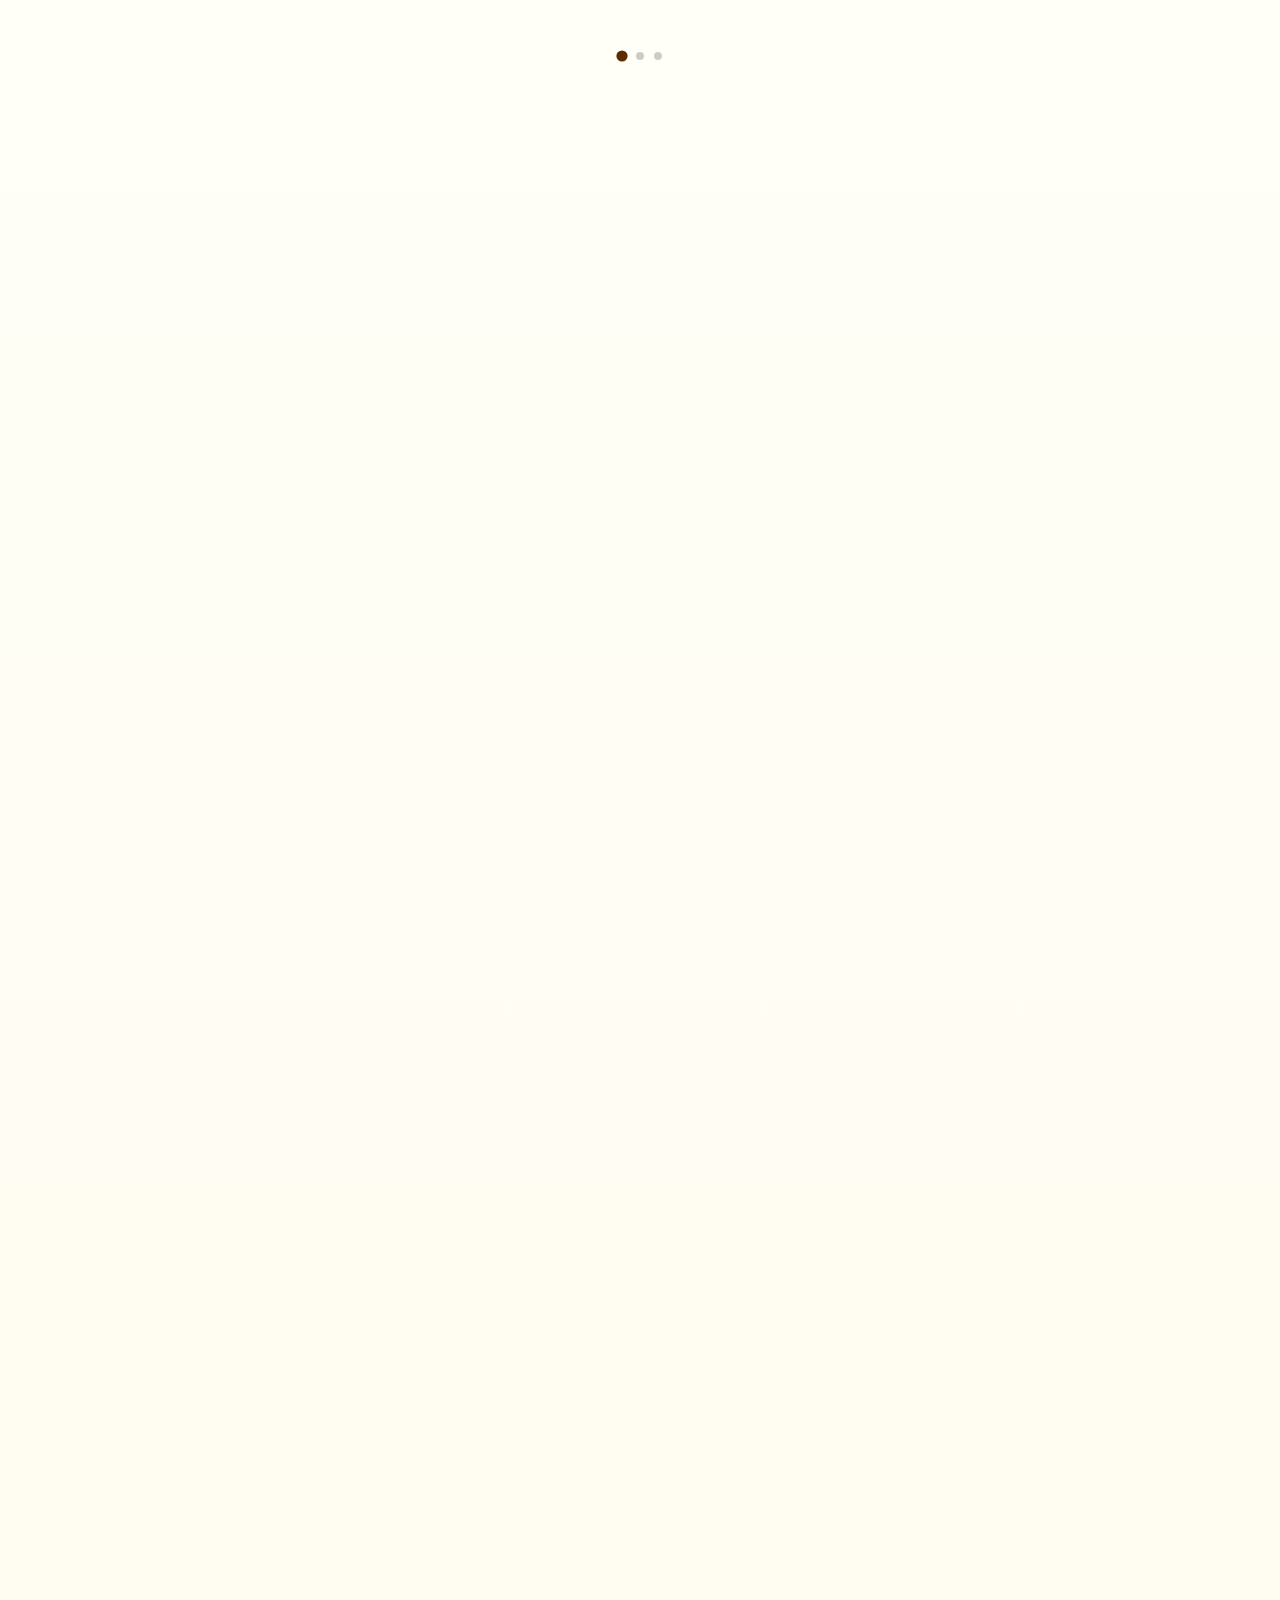
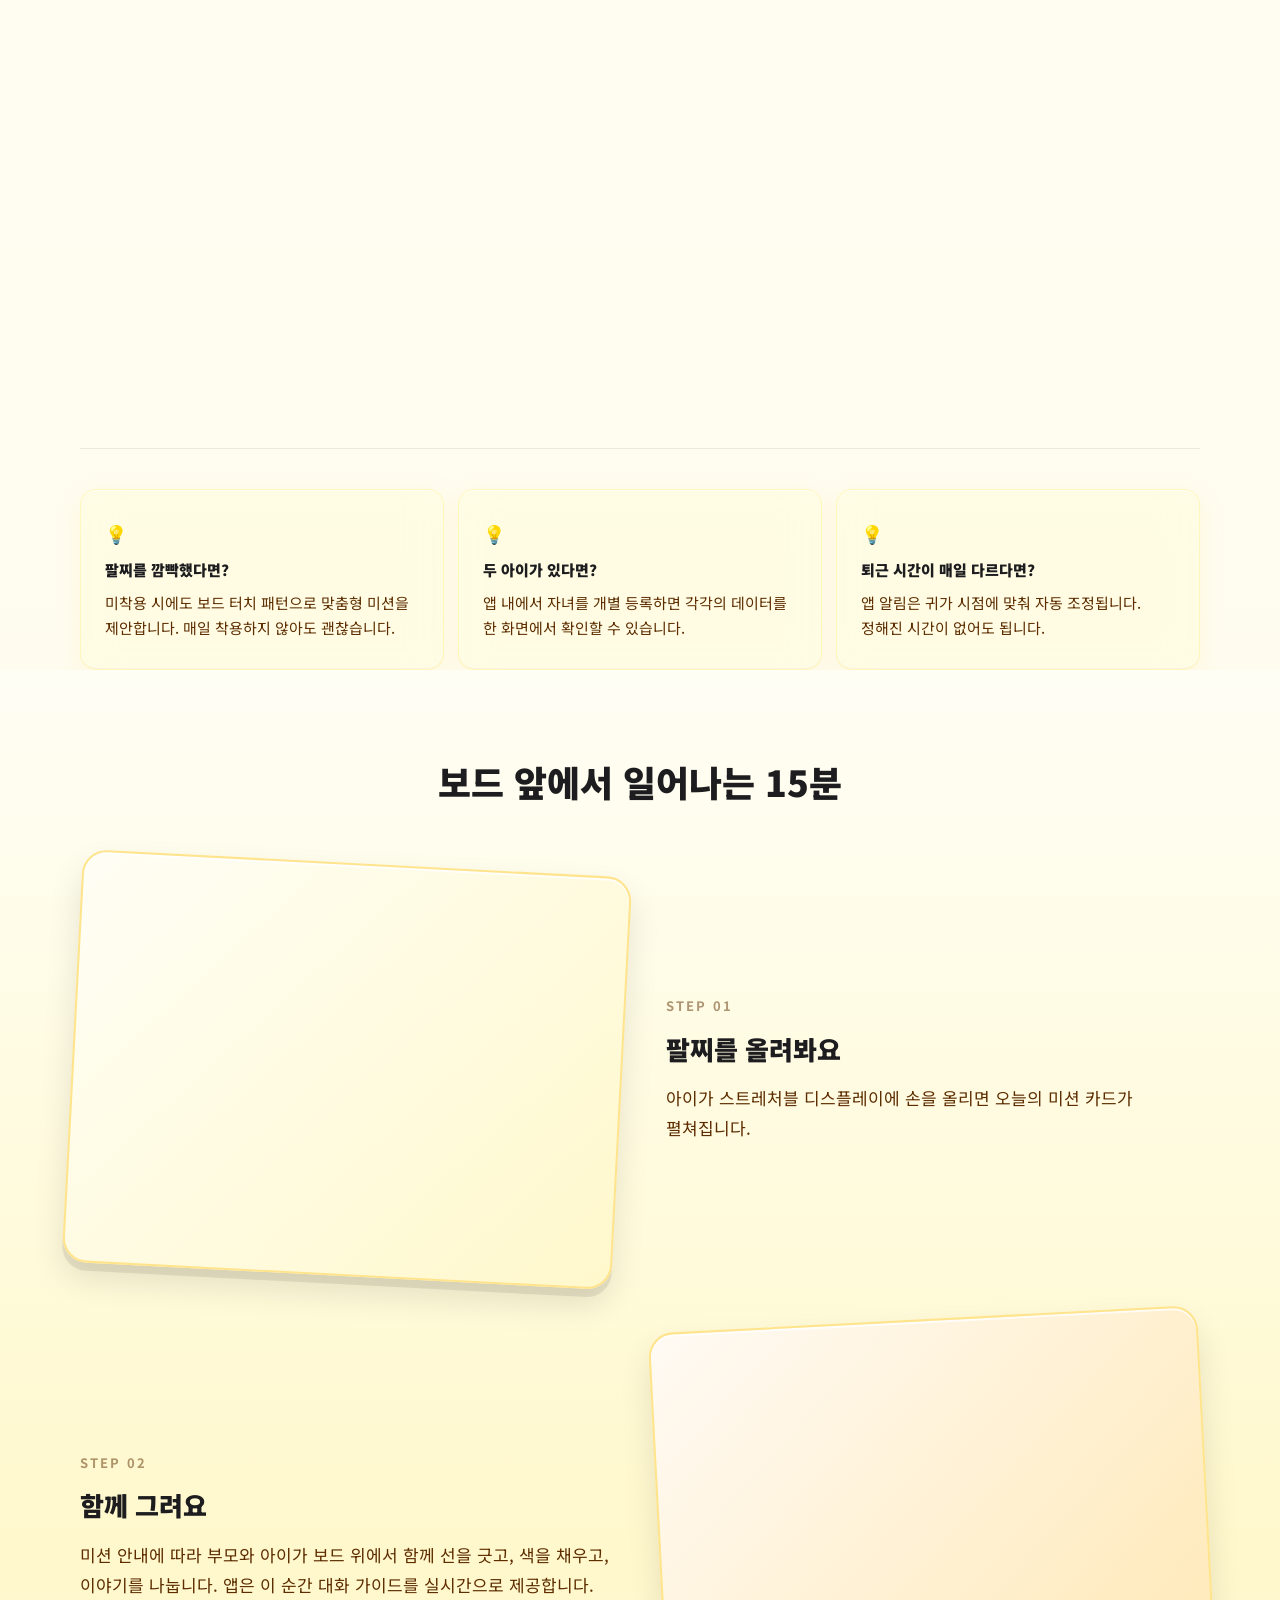
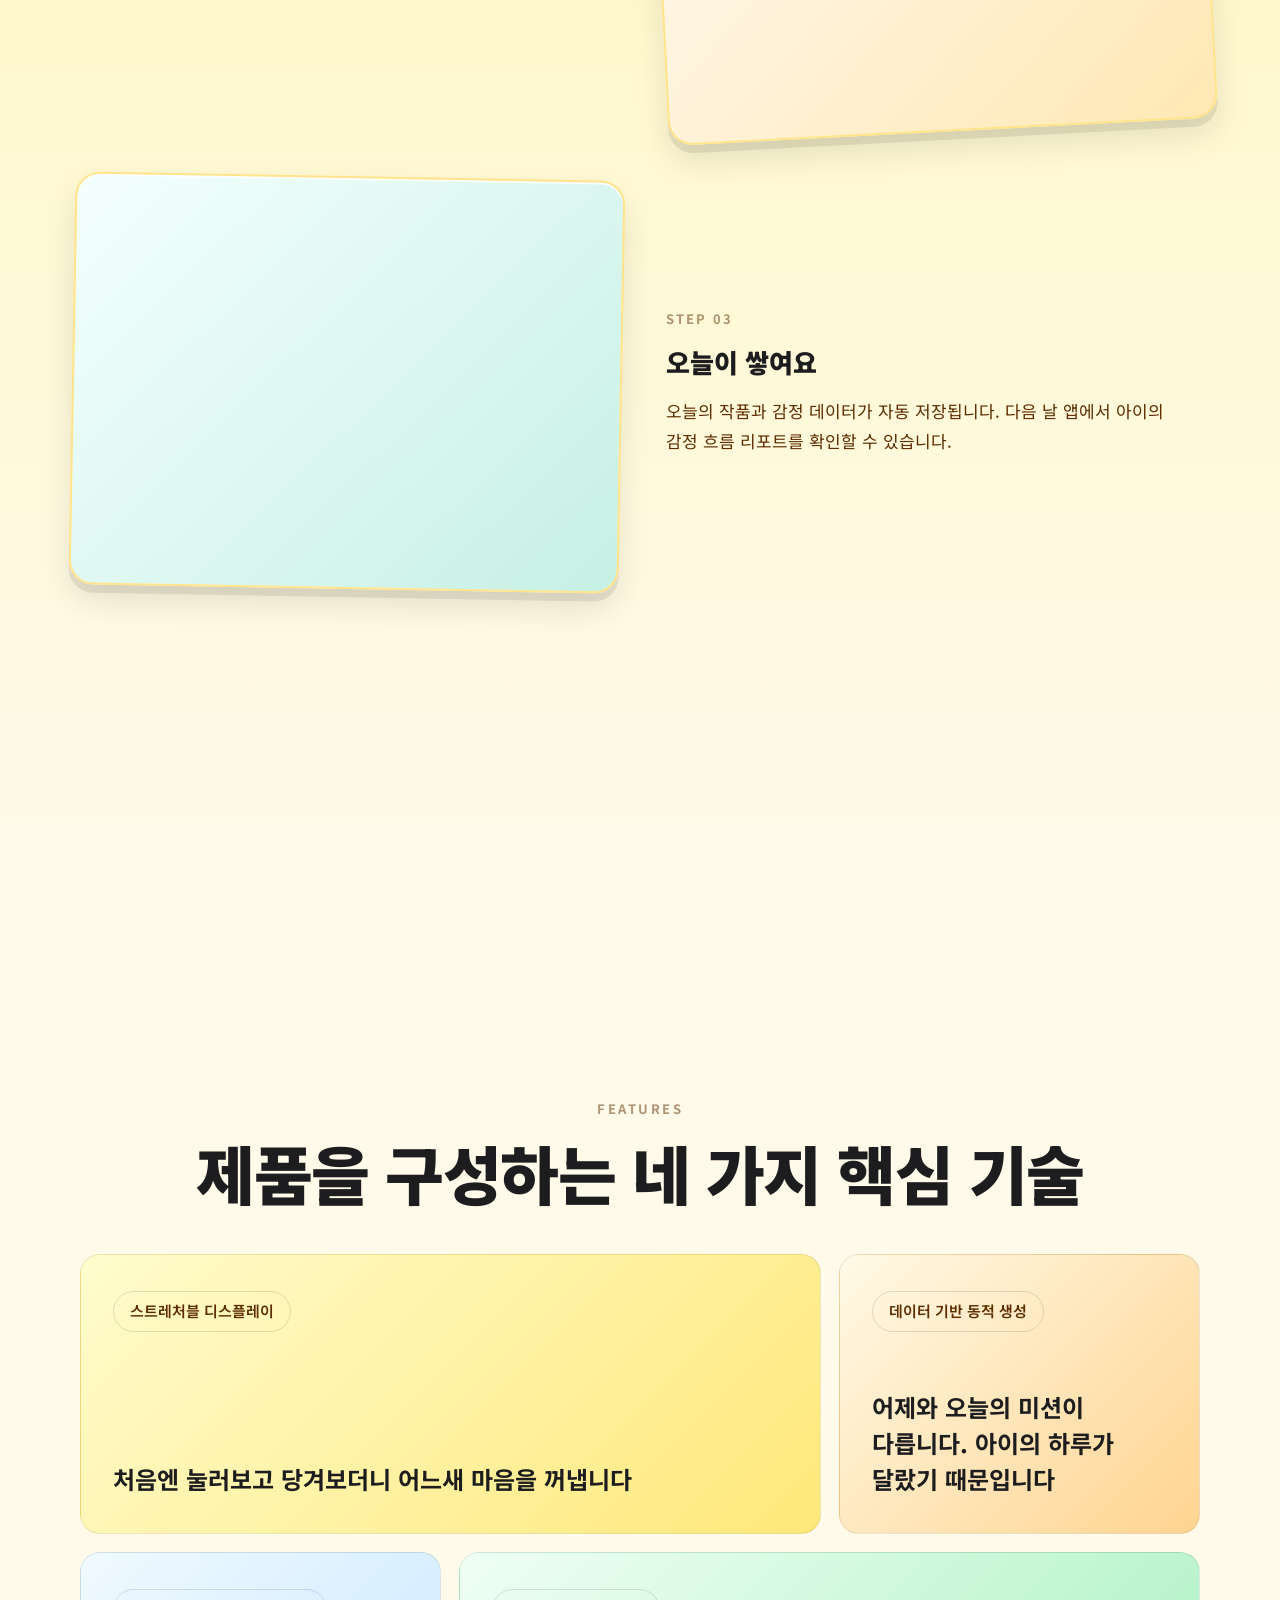
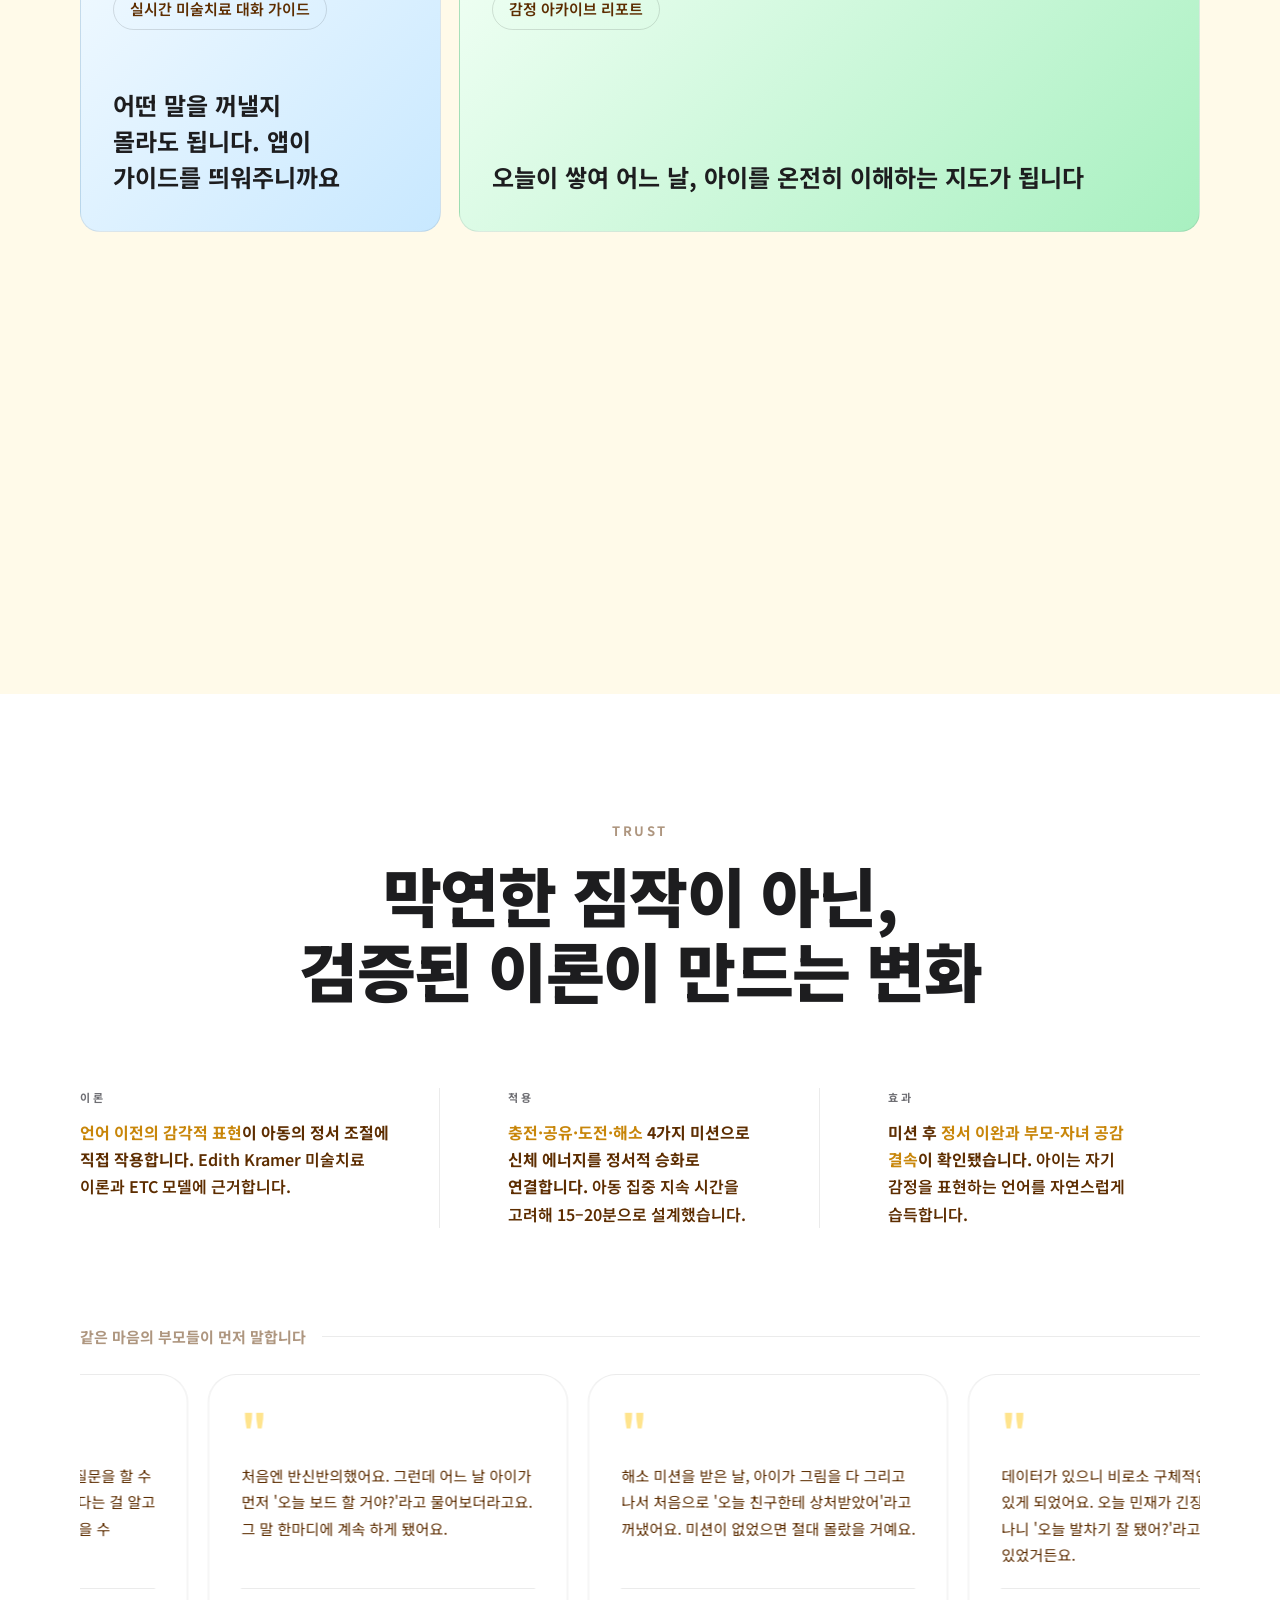
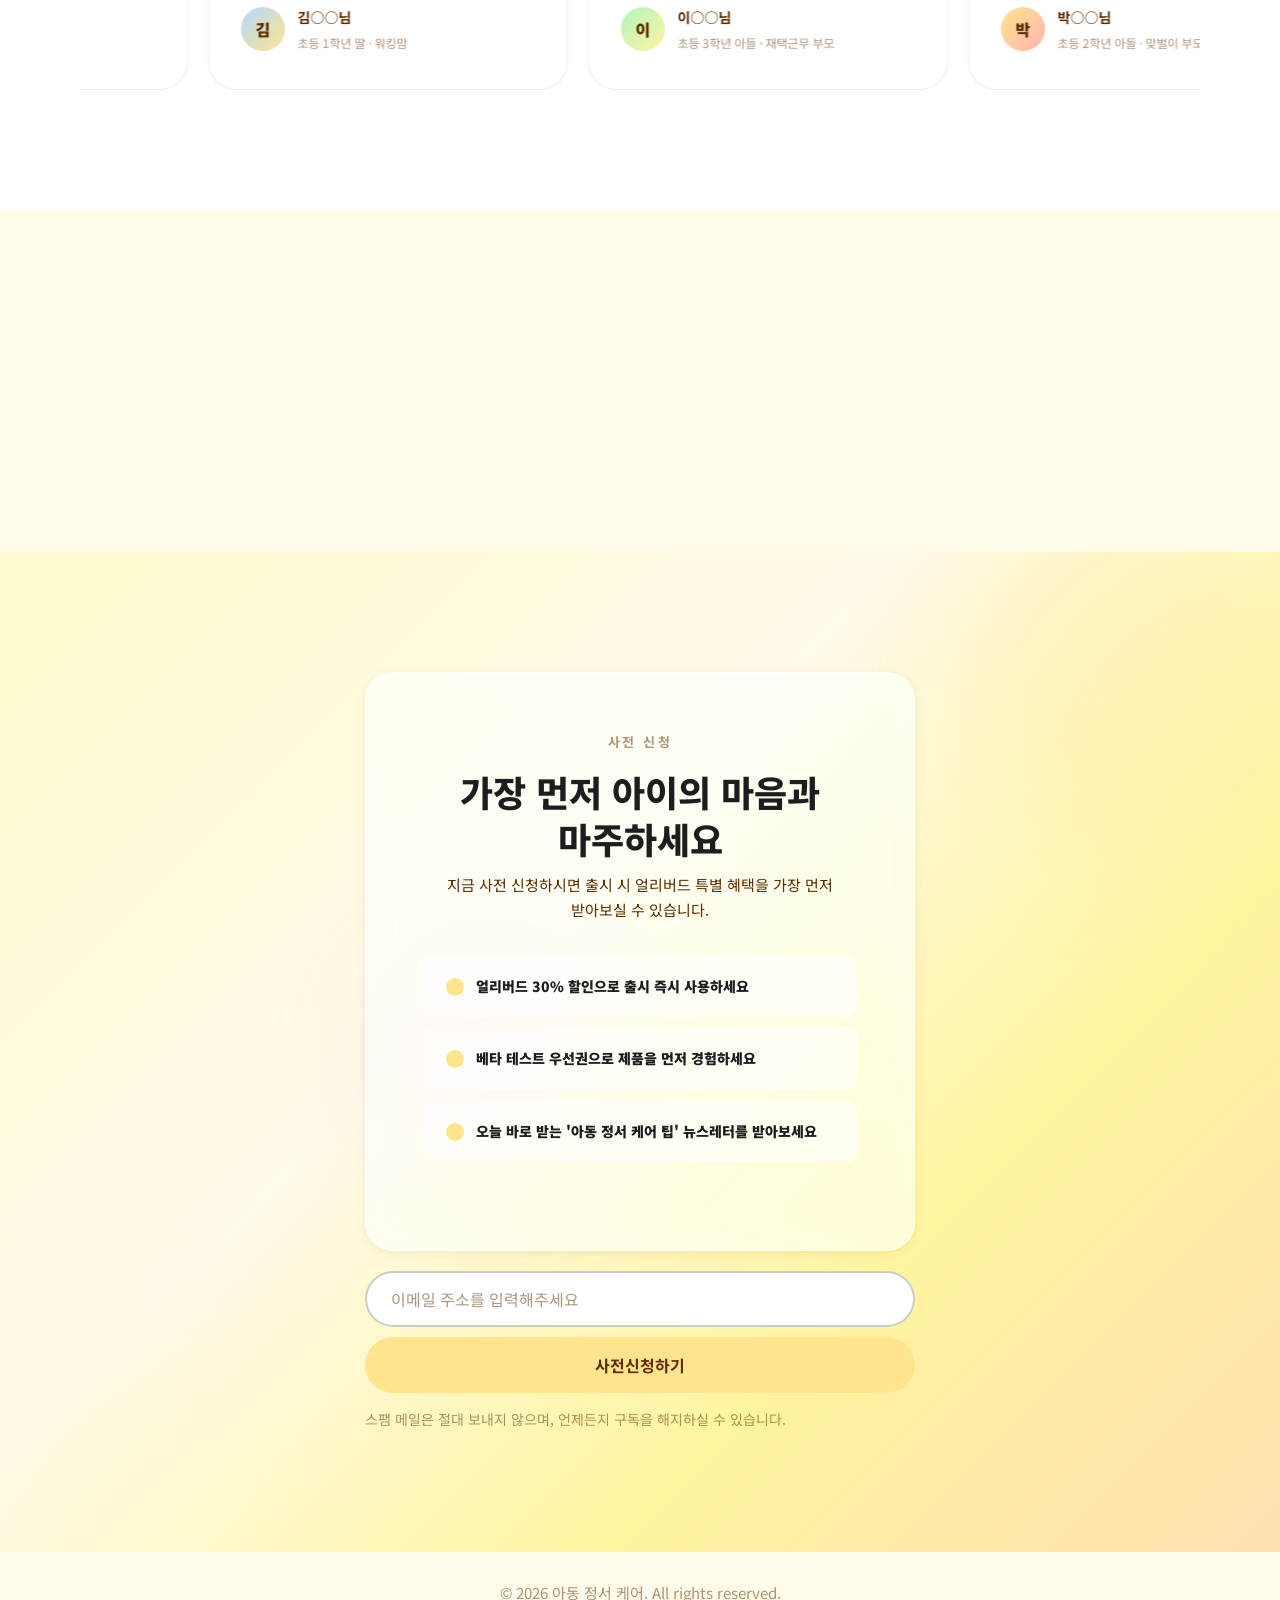
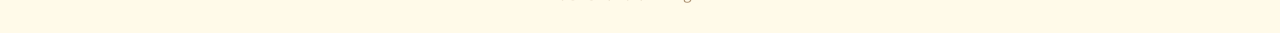
==== commit 0b63e13c: "문제 섹션 단락 리디자인 — 회색→블랙 문장 점등, 마지막 문장 시 테크 섹션 자동 스크롤 Co-Authored-By: Claude Sonnet 4.6 <noreply@anthro" ====
--- a/index.html
+++ b/index.html
@@ -71,11 +71,11 @@
   <section class="problem" id="problem">
     <div class="problem-sticky">
       <div class="problem-sentences-wrap">
-        <p class="problem-sentence">퇴근하고 들어오면 아이는 <br> 소파에서 유튜브를 보고 있습니다.</p>
-        <p class="problem-sentence">"오늘 어땠어?" "그냥요." <br> 오늘도 여기서 대화가 끊깁니다.</p>
-        <p class="problem-sentence">더 물어보고 싶은데, <br> 억지로 물어보면 더 닫힐 것 같습니다.</p>
-        <p class="problem-sentence">아이들은 언어보다 <span class="color-pop">감각</span>으로 먼저 말합니다.</p>
-        <p class="problem-sentence">필요한 것은 질문이 아니라 <span class="color-pop">함께하는&nbsp;15분</span>입니다.</p>
+        <span class="problem-sentence">퇴근하고 들어오면 아이는 <span class="color-pop">소파에서 유튜브를</span> 보고 있습니다.</span>
+        <span class="problem-sentence"> "오늘 어땠어?" <span class="color-pop">"그냥요."</span> 오늘도 여기서 대화가 끊깁니다.</span>
+        <span class="problem-sentence"> 더 물어보고 싶은데, 억지로 물어보면 <span class="color-pop">더 닫힐 것 같습니다.</span></span>
+        <span class="problem-sentence"> 아이들은 언어보다 <span class="color-pop">감각</span>으로 먼저 말합니다.</span>
+        <span class="problem-sentence"> 필요한 것은 질문이 아니라 <span class="color-pop">함께하는&nbsp;15분</span>입니다.</span>
       </div>
     </div>
   </section>
--- a/css/styles.css
+++ b/css/styles.css
@@ -443,7 +443,7 @@
 /* ── S2: PROBLEM ── */
 .problem {
   height: 400vh;
-  background: var(--bg-cream);
+  background: var(--white);
   position: relative;
 }
 
@@ -458,35 +458,31 @@
 }
 
 .problem-sentences-wrap {
-  width: min(680px, 88vw);
-  padding: 0 24px;
-  display: flex;
-  flex-direction: column;
-  gap: 48px;
+  width: min(1200px, 100%);
+  padding: 0 40px;
+  text-align: left;
 }
 
 .problem-sentence {
-  text-align: center;
+  display: inline;
   font-family: 'Noto Sans KR', sans-serif;
-  font-size: clamp(24px, 2.4vw, 30px);
-  font-weight: 900;
-  line-height: 1.6;
+  font-size: clamp(18px, 1.9vw, 24px);
+  font-weight: 700;
+  line-height: 1.9;
+  color: rgba(0, 0, 0, 0.18);
+  transition: color 0.55s ease;
+}
+
+.problem-sentence.is-lit {
   color: var(--text-black);
-  opacity: 0;
-  transform: translateY(22px);
-  transition: opacity 0.6s ease, transform 0.6s ease;
-}
-
-.problem-sentence.is-visible {
-  opacity: 1;
-  transform: none;
-}
-
-.problem-sentence:last-child {
-  white-space: normal;
 }
 
 .problem-sentence .color-pop {
+  color: rgba(0, 0, 0, 0.18);
+  transition: color 0.55s ease;
+}
+
+.problem-sentence.is-lit .color-pop {
   color: #e6a800;
 }
 
@@ -1611,10 +1607,11 @@
 }
 
 /* ── Problem ── */
+
 .problem-sentence {
-  font-size: clamp(26px, 3vw, 38px);
-  line-height: 1.52;
-  letter-spacing: -0.5px;
+  font-size: clamp(22px, 2.4vw, 30px);
+  line-height: 2;
+  letter-spacing: -0.3px;
 }
 
 /* ── Technology: 배경 그라데이션 ── */
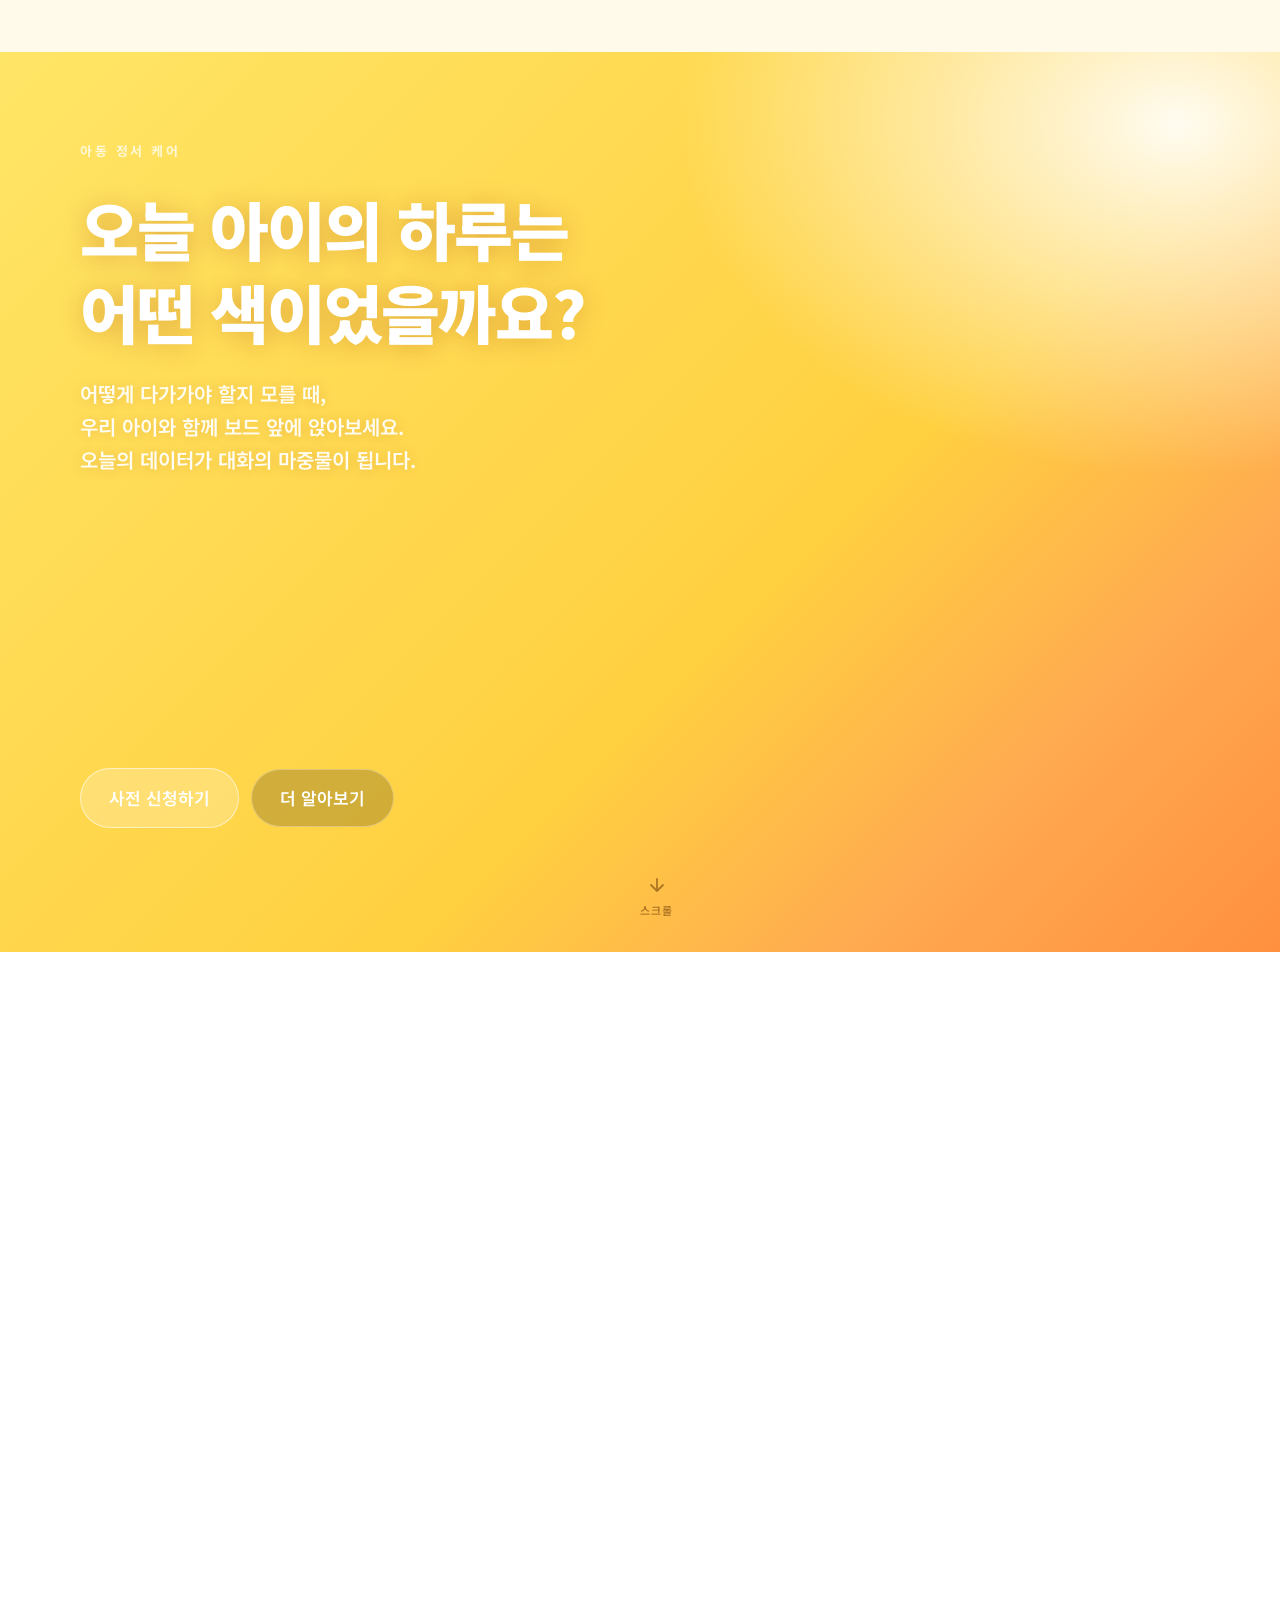
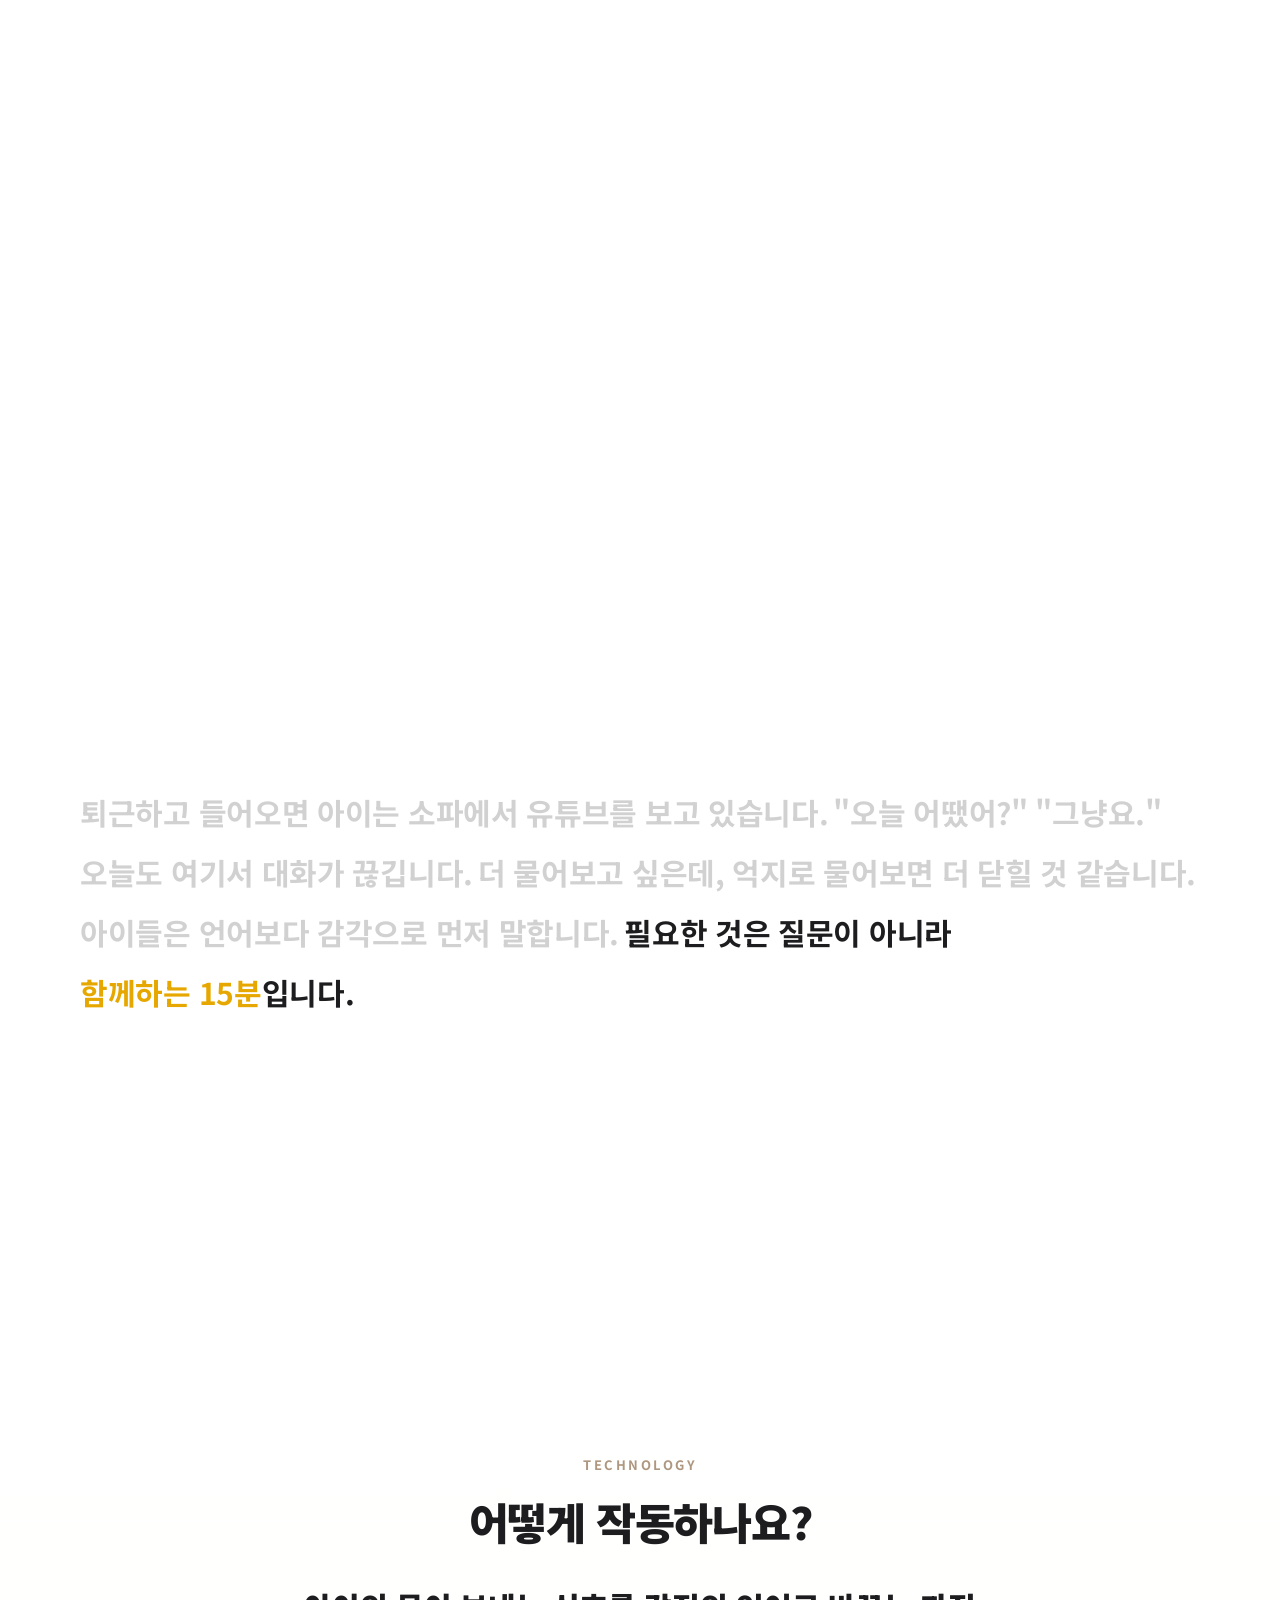
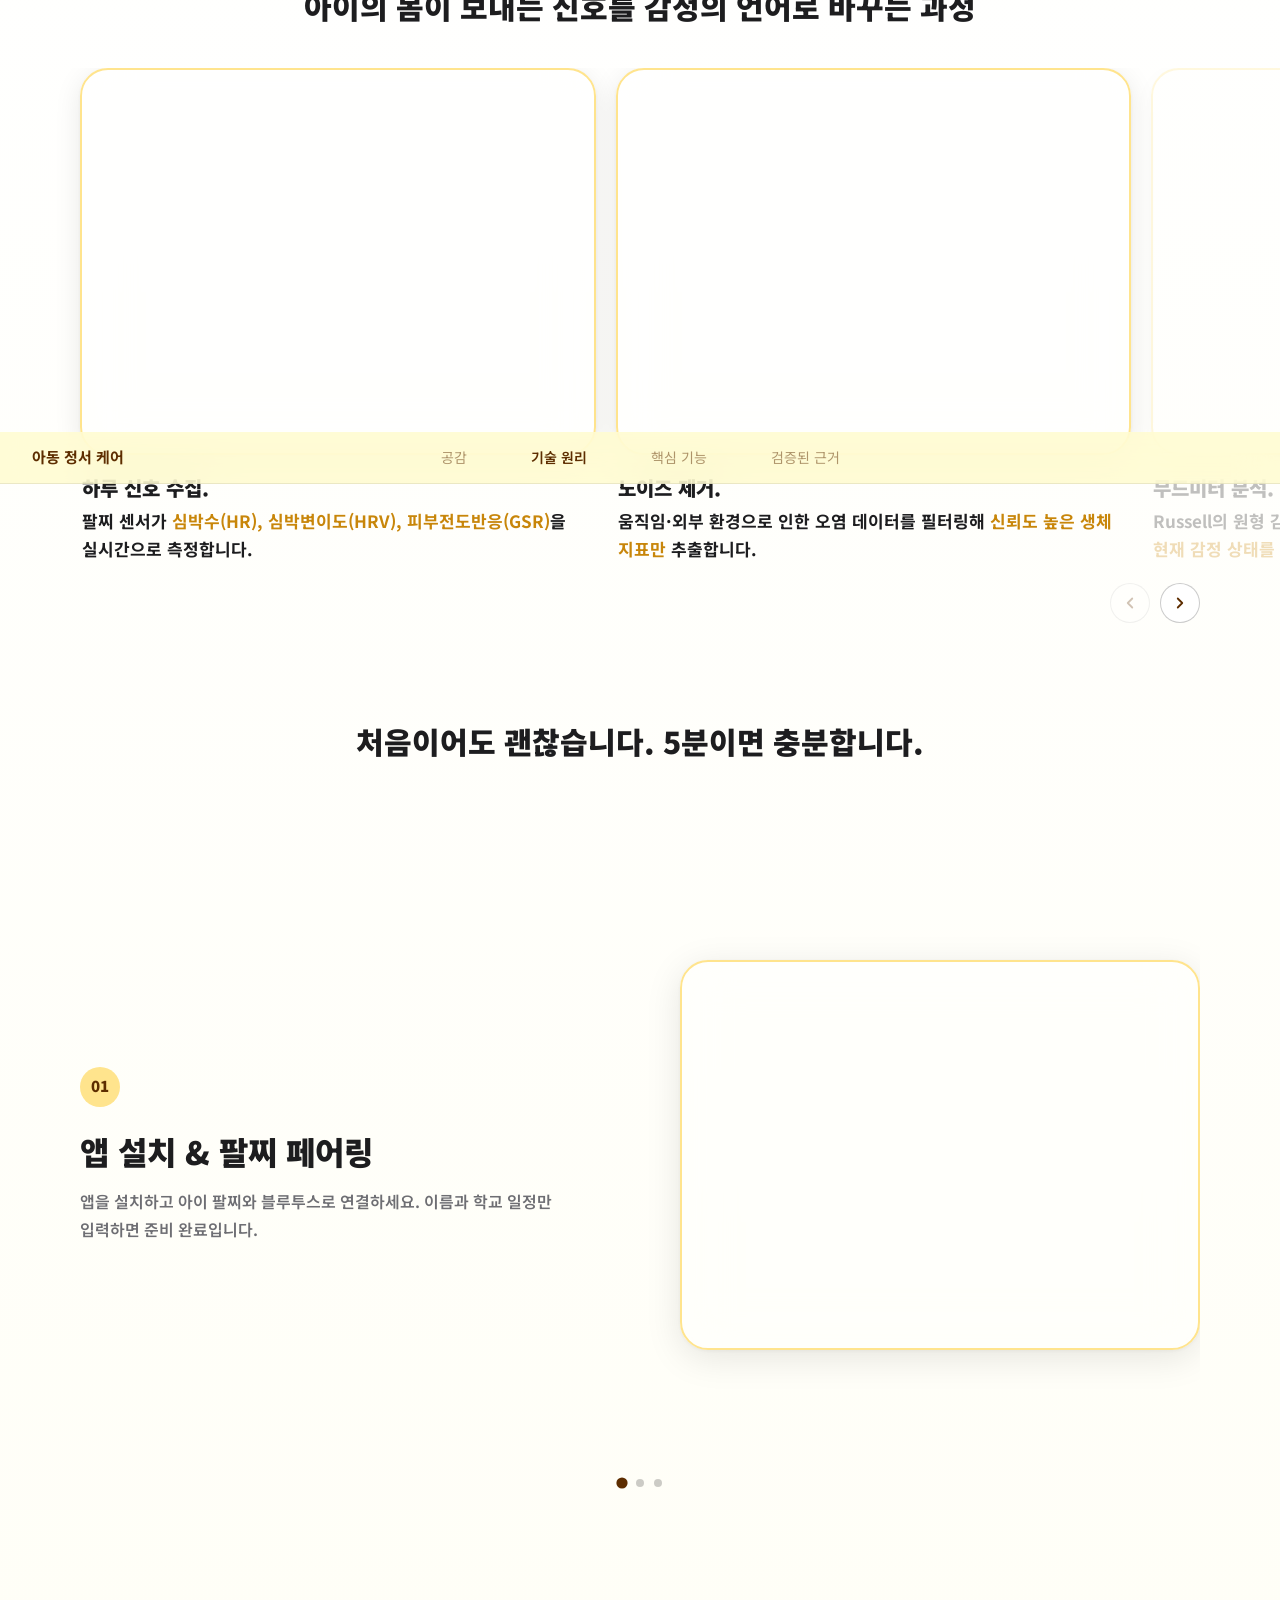
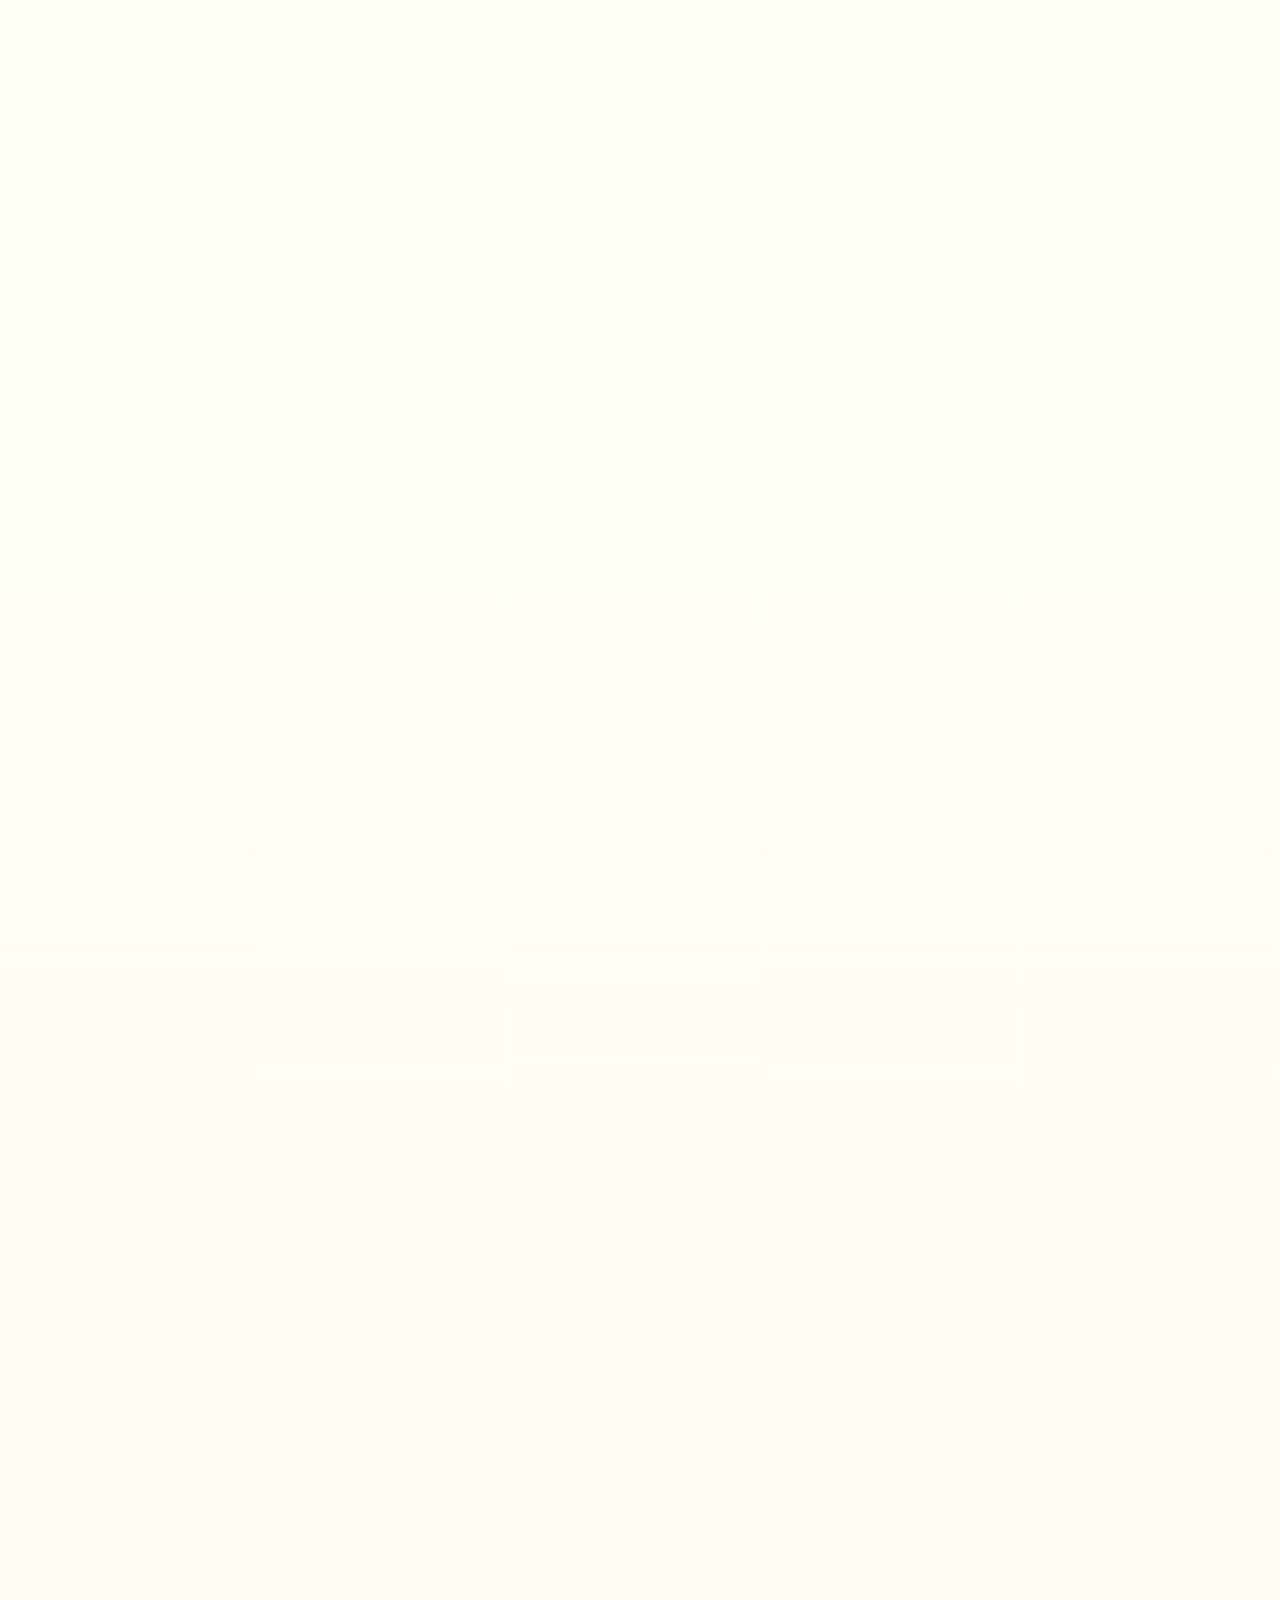
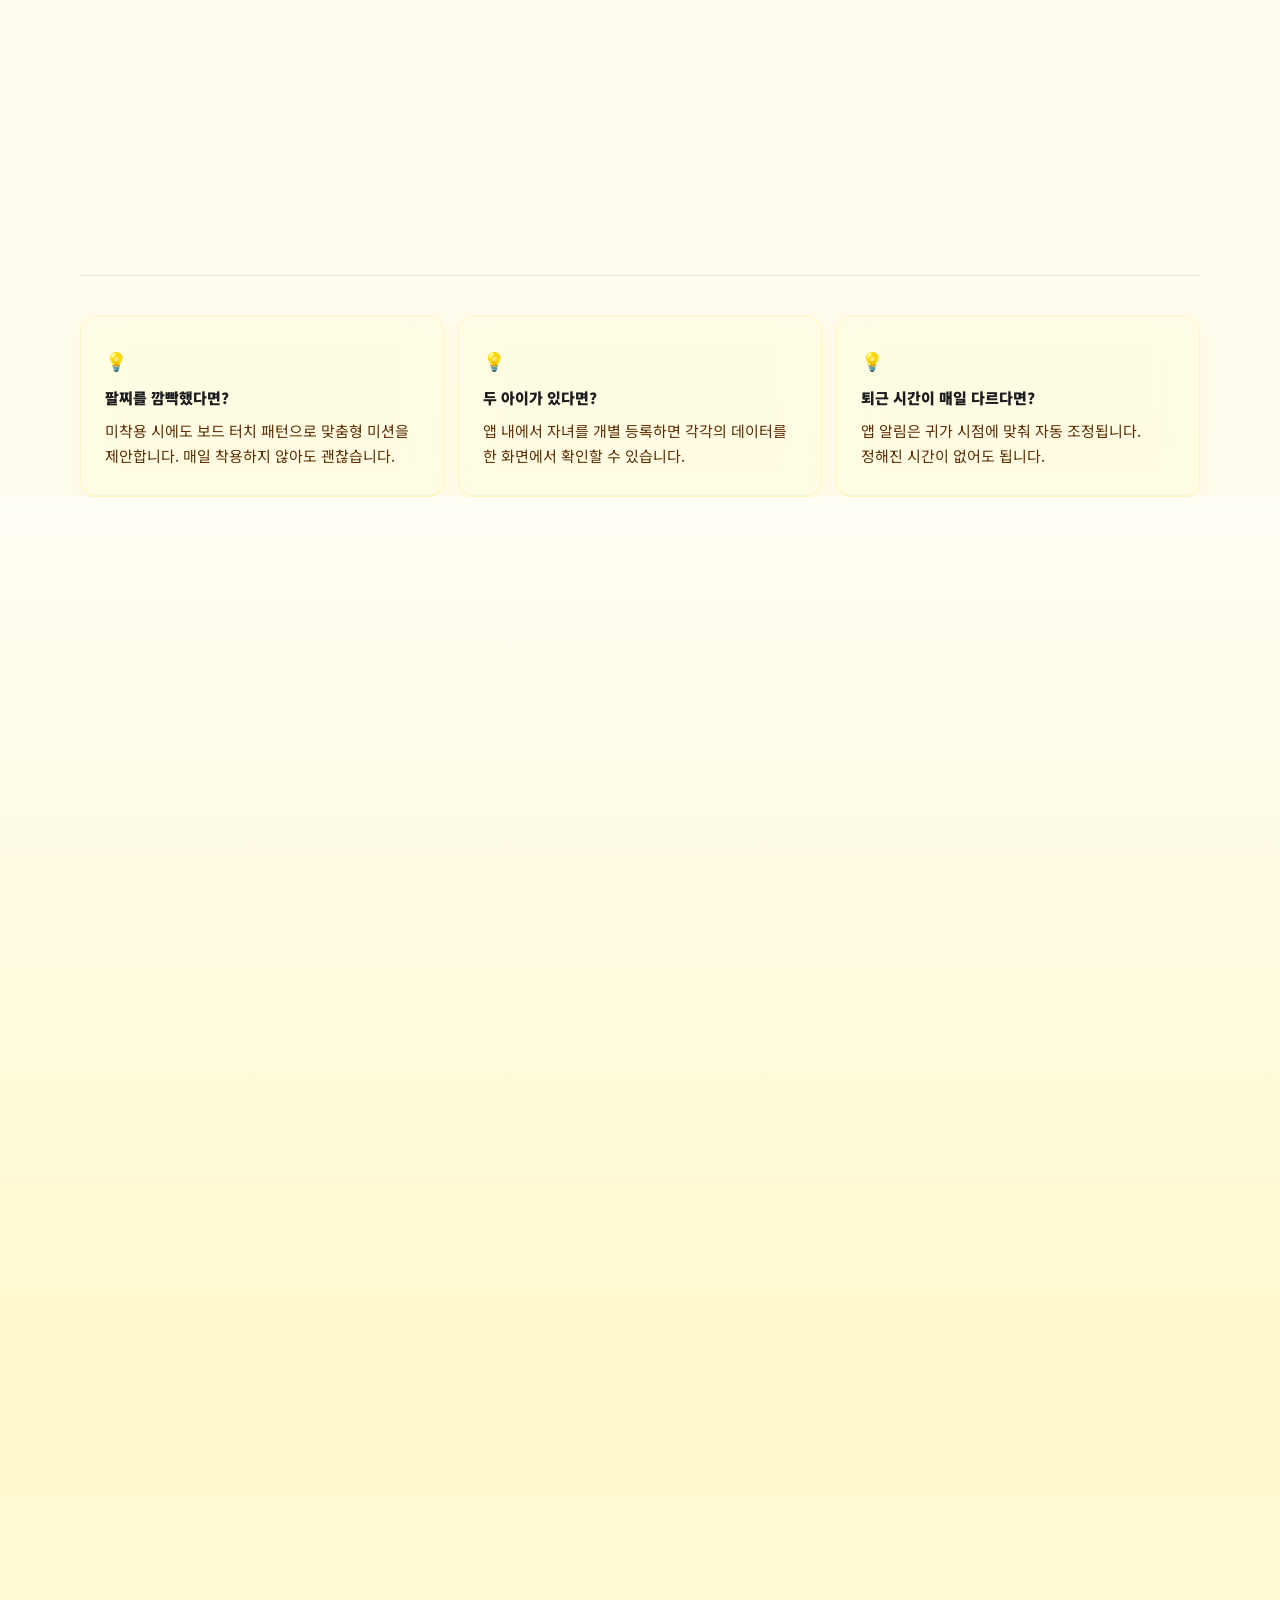
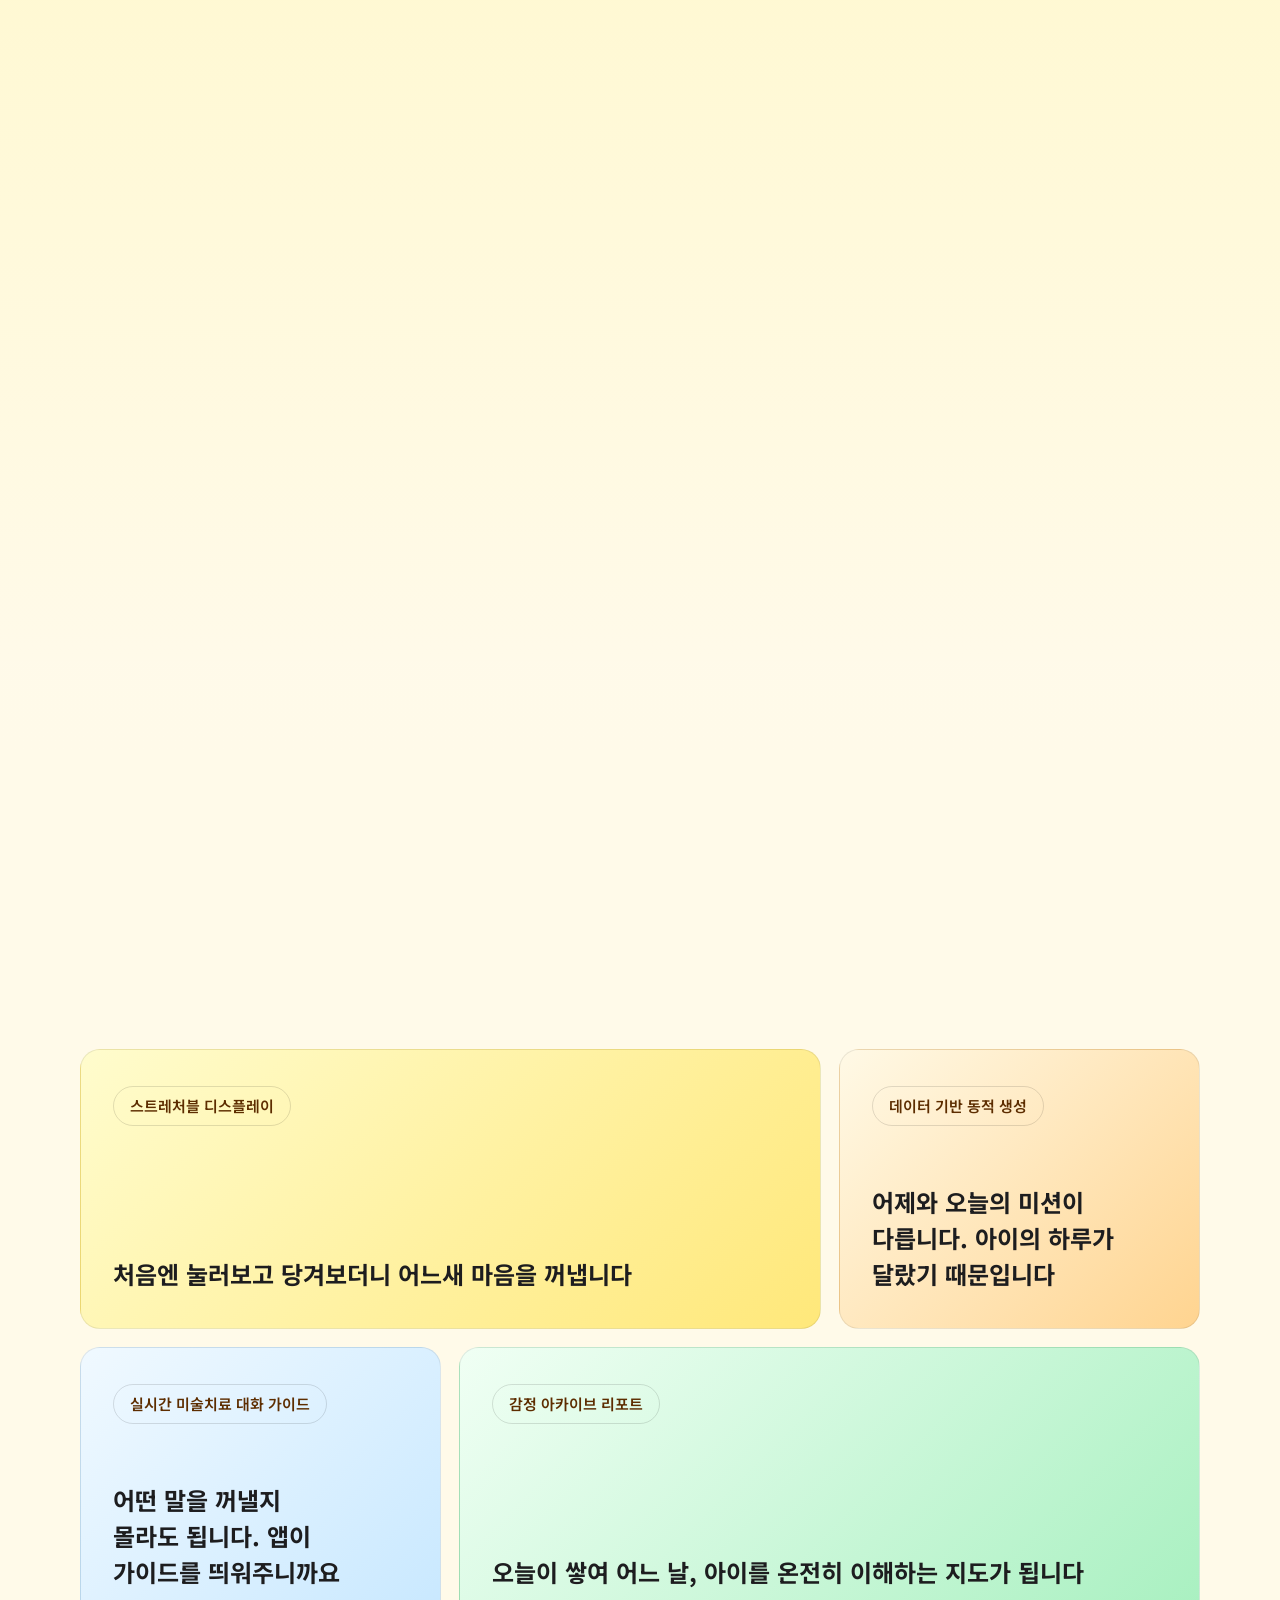
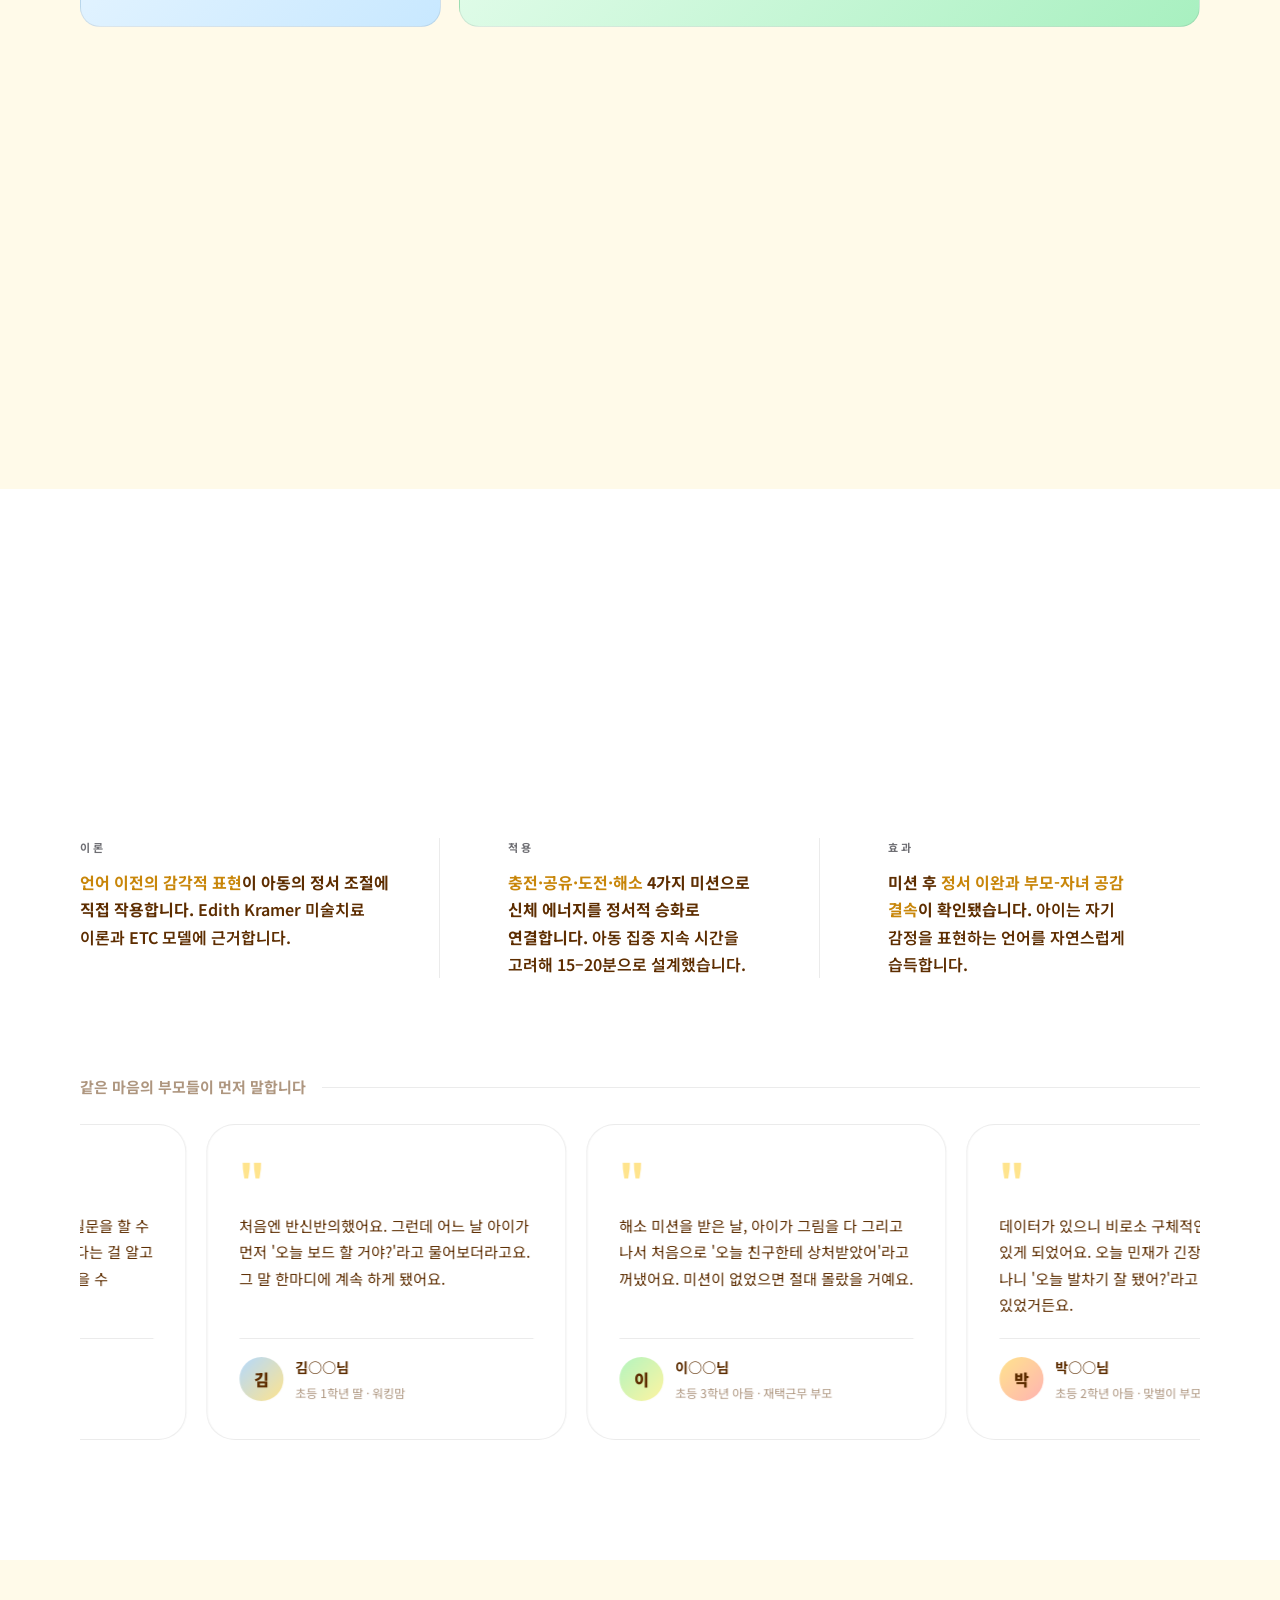
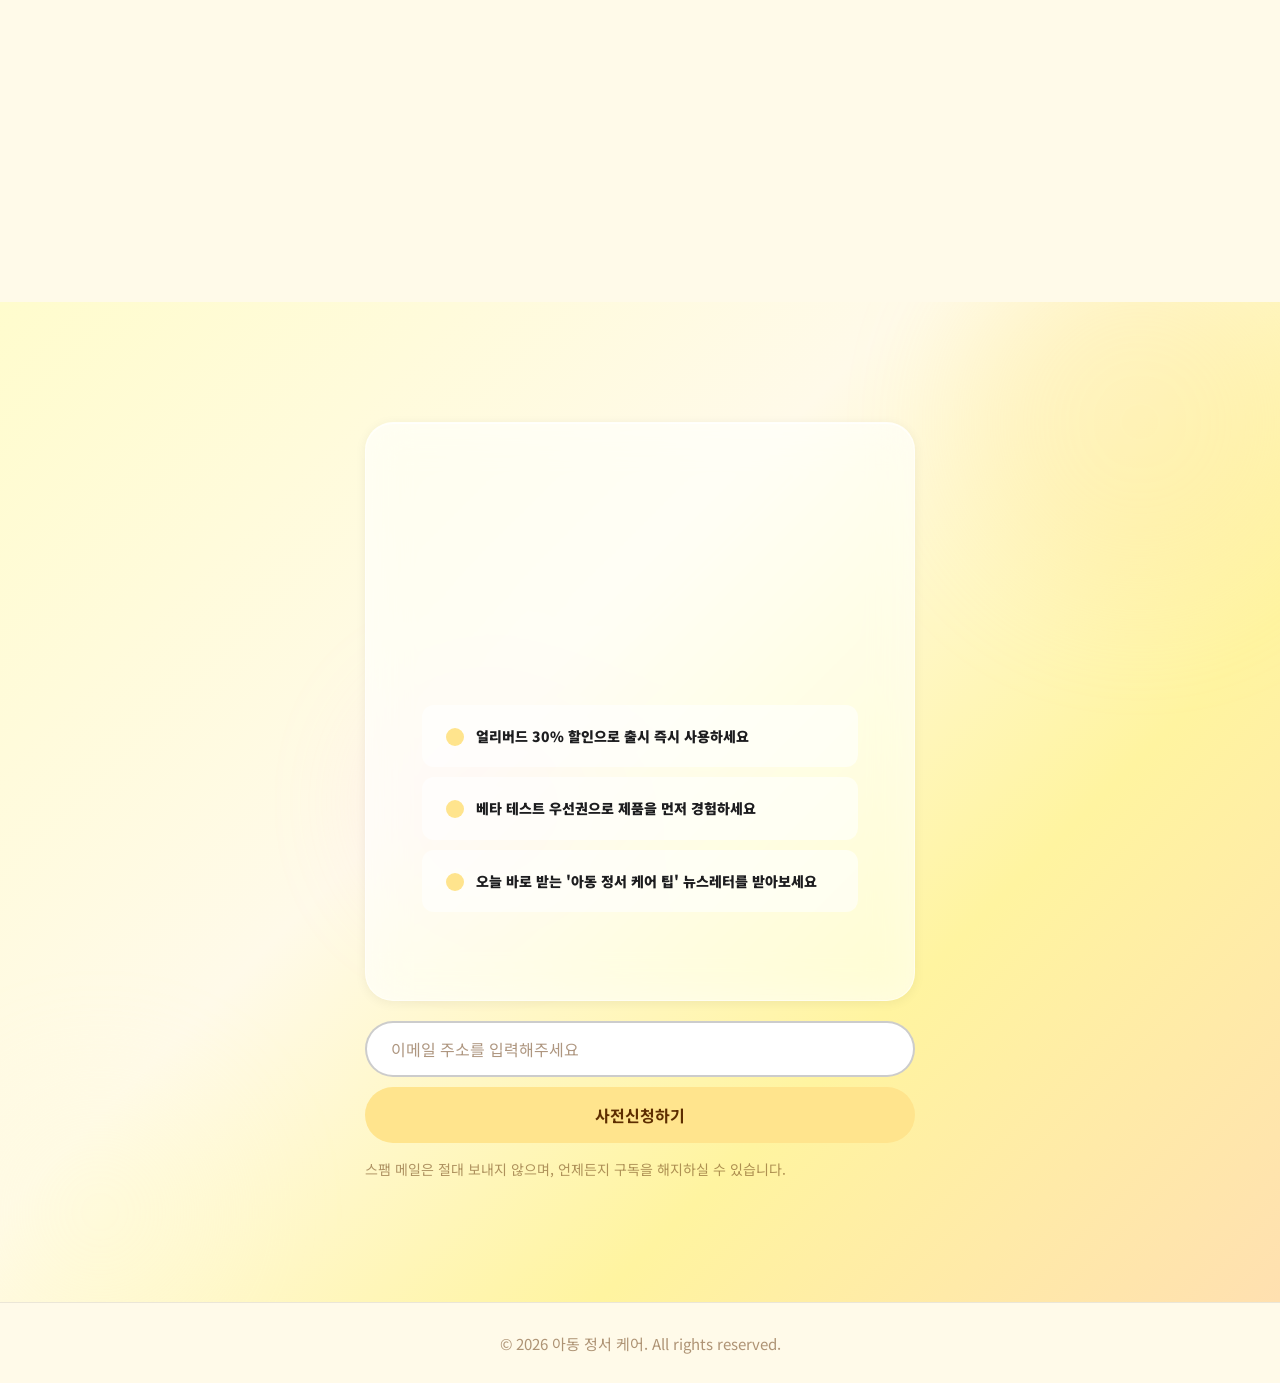
==== commit 8cc0fca5: "테크 갤러리 풀블리드 개편 — 타일 단위 슬라이드, peek 딤 효과, 섹션 간격 조정 Co-Authored-By: Claude Sonnet 4.6 <noreply@anthropi" ====
--- a/index.html
+++ b/index.html
@@ -88,48 +88,48 @@
         <h2 class="section-headline js-reveal d1">어떻게 작동하나요?</h2>
       </div>
 
-      <!-- 3-A: Tech Gallery (Apple 스타일 — 텍스트 항상 노출) -->
-      <div class="tech-sub">
-        <h3 class="tech-sub-headline js-reveal">아이의 몸이 보내는 신호를 감정의 언어로 바꾸는 과정</h3>
-
-        <div class="tech-gallery-wrap" id="techGalleryWrap">
-          <div class="tech-gallery-track" id="techGalleryTrack">
-            <div class="tech-gallery-page">
-              <div class="tech-tile">
-                <div class="tech-tile-img"></div>
-                <p class="tech-tile-text"><strong>하루 신호 수집.</strong> 팔찌 센서가 <mark class="tech-em">심박수(HR), 심박변이도(HRV), 피부전도반응(GSR)</mark>을 실시간으로 측정합니다.</p>
-              </div>
-              <div class="tech-tile">
-                <div class="tech-tile-img"></div>
-                <p class="tech-tile-text"><strong>노이즈 제거.</strong> 움직임·외부 환경으로 인한 오염 데이터를 필터링해 <mark class="tech-em">신뢰도 높은 생체 지표만</mark> 추출합니다.</p>
-              </div>
-            </div>
-            <div class="tech-gallery-page">
-              <div class="tech-tile">
-                <div class="tech-tile-img"></div>
-                <p class="tech-tile-text"><strong>무드미터 분석.</strong> Russell의 원형 감정 모델에 기반해 <mark class="tech-em">각성도와 긍정도 축으로 아이의 현재 감정 상태를 좌표화</mark>합니다.</p>
-              </div>
-              <div class="tech-tile">
-                <div class="tech-tile-img"></div>
-                <p class="tech-tile-text"><strong>맞춤 미션 생성.</strong> 무드미터와 당일 일과 데이터를 결합해 <mark class="tech-em">'충전·공유·도전·해소' 4가지 카테고리 중 최적의 미술 미션</mark>을 생성합니다.</p>
-              </div>
-            </div>
-          </div>
-        </div>
-
-        <div class="tech-gallery-nav">
-          <button class="tech-gallery-arrow" id="techGalleryPrev" aria-label="이전" disabled>
-            <svg width="18" height="18" viewBox="0 0 20 20" fill="none"><path d="M12.5 15L7.5 10L12.5 5" stroke="currentColor" stroke-width="2" stroke-linecap="round" stroke-linejoin="round"/></svg>
-          </button>
-          <button class="tech-gallery-arrow" id="techGalleryNext" aria-label="다음">
-            <svg width="18" height="18" viewBox="0 0 20 20" fill="none"><path d="M7.5 5L12.5 10L7.5 15" stroke="currentColor" stroke-width="2" stroke-linecap="round" stroke-linejoin="round"/></svg>
-          </button>
-        </div>
-
-        <div class="tech-note">
-          <strong>왜 아동에게도 유효할까요?</strong> Russell 모델은 성인 기반 연구에서 출발했으나, 아동의 각성-긍정 반응 패턴은 성인과 동일한 2축 구조를 따릅니다. 본 서비스는 초등 저학년 아동 대상 파일럿 데이터를 기반으로 감정 분류 임계값을 별도 보정하였습니다.
-        </div>
-      </div>
+      <!-- 3-A: Tech Gallery -->
+      <h3 class="tech-sub-headline js-reveal">아이의 몸이 보내는 신호를 감정의 언어로 바꾸는 과정</h3>
+    </div><!-- /.container -->
+
+    <!-- 갤러리: 풀 블리드 -->
+    <div class="tech-gallery-outer">
+      <div class="tech-gallery-wrap" id="techGalleryWrap">
+        <div class="tech-gallery-track" id="techGalleryTrack">
+          <div class="tech-tile">
+            <div class="tech-tile-img"></div>
+            <p class="tech-tile-text"><strong>하루 신호 수집.</strong> 팔찌 센서가 <mark class="tech-em">심박수(HR), 심박변이도(HRV), 피부전도반응(GSR)</mark>을 실시간으로 측정합니다.</p>
+          </div>
+          <div class="tech-tile">
+            <div class="tech-tile-img"></div>
+            <p class="tech-tile-text"><strong>노이즈 제거.</strong> 움직임·외부 환경으로 인한 오염 데이터를 필터링해 <mark class="tech-em">신뢰도 높은 생체 지표만</mark> 추출합니다.</p>
+          </div>
+          <div class="tech-tile">
+            <div class="tech-tile-img"></div>
+            <p class="tech-tile-text"><strong>무드미터 분석.</strong> Russell의 원형 감정 모델에 기반해 <mark class="tech-em">각성도와 긍정도 축으로 아이의 현재 감정 상태를 좌표화</mark>합니다.</p>
+          </div>
+          <div class="tech-tile">
+            <div class="tech-tile-img"></div>
+            <p class="tech-tile-text"><strong>맞춤 미션 생성.</strong> 무드미터와 당일 일과 데이터를 결합해 <mark class="tech-em">'충전·공유·도전·해소' 4가지 카테고리 중 최적의 미술 미션</mark>을 생성합니다.</p>
+          </div>
+        </div>
+      </div>
+      <div class="tech-gallery-nav">
+        <button class="tech-gallery-arrow" id="techGalleryPrev" aria-label="이전" disabled>
+          <svg width="18" height="18" viewBox="0 0 20 20" fill="none"><path d="M12.5 15L7.5 10L12.5 5" stroke="currentColor" stroke-width="2" stroke-linecap="round" stroke-linejoin="round"/></svg>
+        </button>
+        <button class="tech-gallery-arrow" id="techGalleryNext" aria-label="다음">
+          <svg width="18" height="18" viewBox="0 0 20 20" fill="none"><path d="M7.5 5L12.5 10L7.5 15" stroke="currentColor" stroke-width="2" stroke-linecap="round" stroke-linejoin="round"/></svg>
+        </button>
+      </div>
+    </div><!-- /.tech-gallery-outer -->
+
+    <div class="container">
+      <!-- tech-note: 추후 활용
+      <div class="tech-note">
+        <strong>왜 아동에게도 유효할까요?</strong> Russell 모델은 성인 기반 연구에서 출발했으나, 아동의 각성-긍정 반응 패턴은 성인과 동일한 2축 구조를 따릅니다. 본 서비스는 초등 저학년 아동 대상 파일럿 데이터를 기반으로 감정 분류 임계값을 별도 보정하였습니다.
+      </div>
+      -->
 
       <!-- 3-B: Onboarding Pin -->
       <div class="onboarding-pin">
--- a/css/styles.css
+++ b/css/styles.css
@@ -611,7 +611,7 @@
   overflow: hidden;
   display: flex;
   flex-direction: column;
-  padding-top: 40px;
+  padding-top: 20px;
 }
 
 .onboarding-headline {
@@ -1489,39 +1489,34 @@
 /* ── Tech Gallery: 2-up 슬라이더 ── */
 
 /* 슬라이더 + 화살표 가로 배치 */
-.tech-gallery-row {
-  display: flex;
-  align-items: flex-start;
+/* 풀 블리드 갤러리 외부 래퍼 — 왼쪽은 container와 정렬, 오른쪽은 뷰포트 끝까지 */
+.tech-gallery-outer {
+  width: 100%;
+  overflow: hidden;
+  padding-left: max(40px, calc((100vw - 1200px) / 2 + 40px));
+  margin: 36px 0 72px;
+}
+
+.tech-gallery-wrap {
+  overflow: visible;
+}
+
+.tech-gallery-track {
+  display: flex;
   gap: 20px;
-  margin-bottom: 16px;
-}
-
-.tech-gallery-wrap {
-  overflow: hidden;
-  flex: 1;
-  min-width: 0;
-}
-
-.tech-gallery-track {
-  display: flex;
   will-change: transform;
   transition: transform 0.5s cubic-bezier(0.4, 0, 0.2, 1);
 }
 
-/* 페이지: JS가 너비 주입, 내부 2열 */
-.tech-gallery-page {
-  flex-shrink: 0;
-  display: grid;
-  grid-template-columns: 1fr 1fr;
-  gap: 24px;
-}
-
-/* Apple 스타일 타일 */
+/* 타일: 2개 + 다음 1/4 peek */
 .tech-tile {
+  flex: 0 0 calc((100vw - max(40px, (100vw - 1200px) / 2 + 40px) - 40px) / 2.25);
   display: flex;
   flex-direction: column;
   gap: 20px;
-}
+  transition: opacity 0.45s ease;
+}
+.tech-tile.is-gallery-dim { opacity: 0.28; }
 
 .tech-tile-img {
   width: 100%;
@@ -1560,12 +1555,13 @@
   font-style: normal;
 }
 
-/* 화살표 묶음: 오른쪽 정렬 */
+/* 화살표: container 우측 정렬 */
 .tech-gallery-nav {
   display: flex;
   justify-content: flex-end;
   gap: 10px;
-  margin-top: 28px;
+  margin-top: 20px;
+  padding-right: max(40px, calc((100vw - 1200px) / 2 + 40px));
 }
 
 .tech-gallery-arrow {
@@ -1595,15 +1591,17 @@
 }
 
 @media (max-width: 768px) {
-  .tech-gallery-page { grid-template-columns: 1fr; gap: 32px; }
-  .tech-tile-img { aspect-ratio: 16 / 9; }
-}
-
-/* ── Section Headline 크기 상향 ── */
+  .tech-gallery-outer { padding-left: 24px; }
+  .tech-tile { flex: 0 0 calc(100vw - 80px); } /* 1개 + 오른쪽 peek */
+  .tech-tile-img { aspect-ratio: 4 / 3; }
+  .tech-gallery-nav { padding-right: 24px; }
+}
+
+/* ── Section Headline 크기 ── */
 .section-headline {
-  font-size: clamp(38px, 5vw, 68px);
-  letter-spacing: -1.5px;
-  line-height: 1.18;
+  font-size: clamp(28px, 3.4vw, 48px);
+  letter-spacing: -1.2px;
+  line-height: 1.22;
 }
 
 /* ── Problem ── */
@@ -1621,7 +1619,7 @@
 }
 
 .tech-sub-headline {
-  font-size: clamp(20px, 2.8vw, 36px);
+  font-size: clamp(20px, 2.4vw, 30px);
 }
 
 /* tech-panel-title 줄바꿈 허용 */
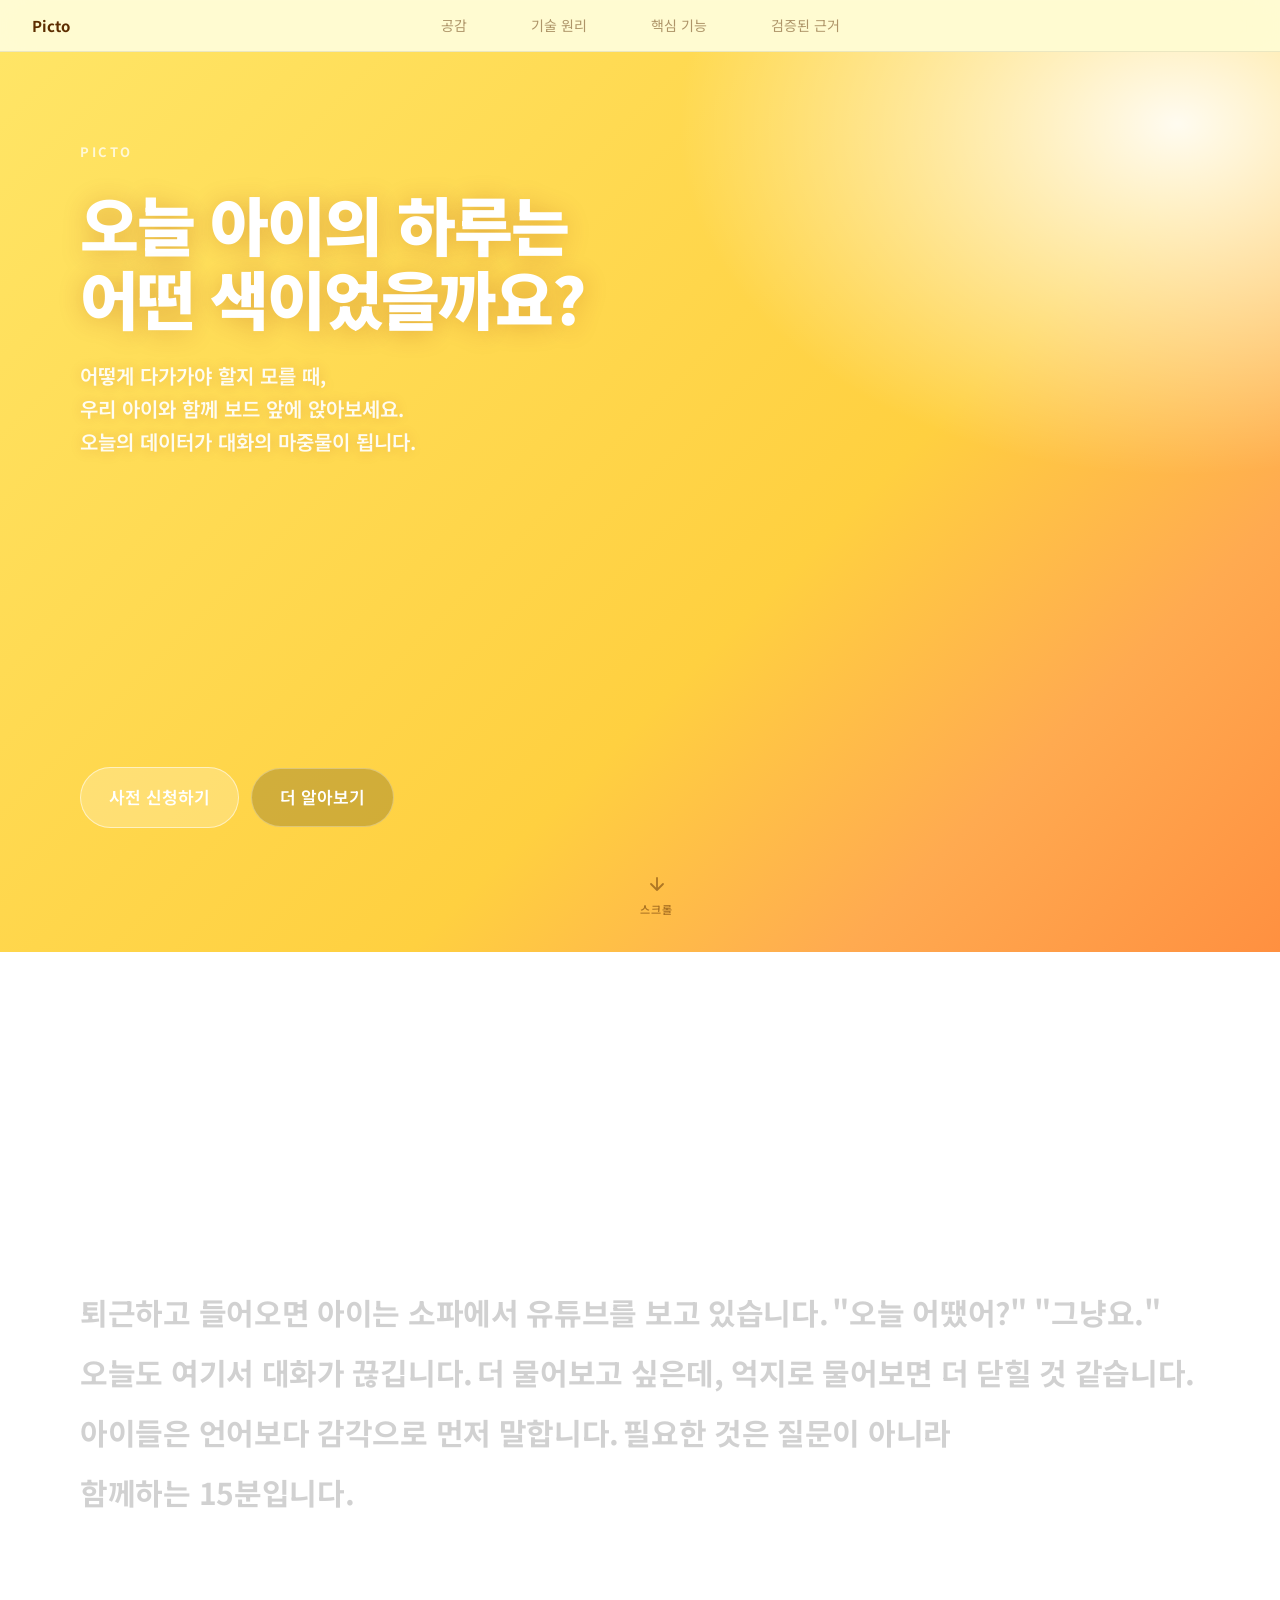
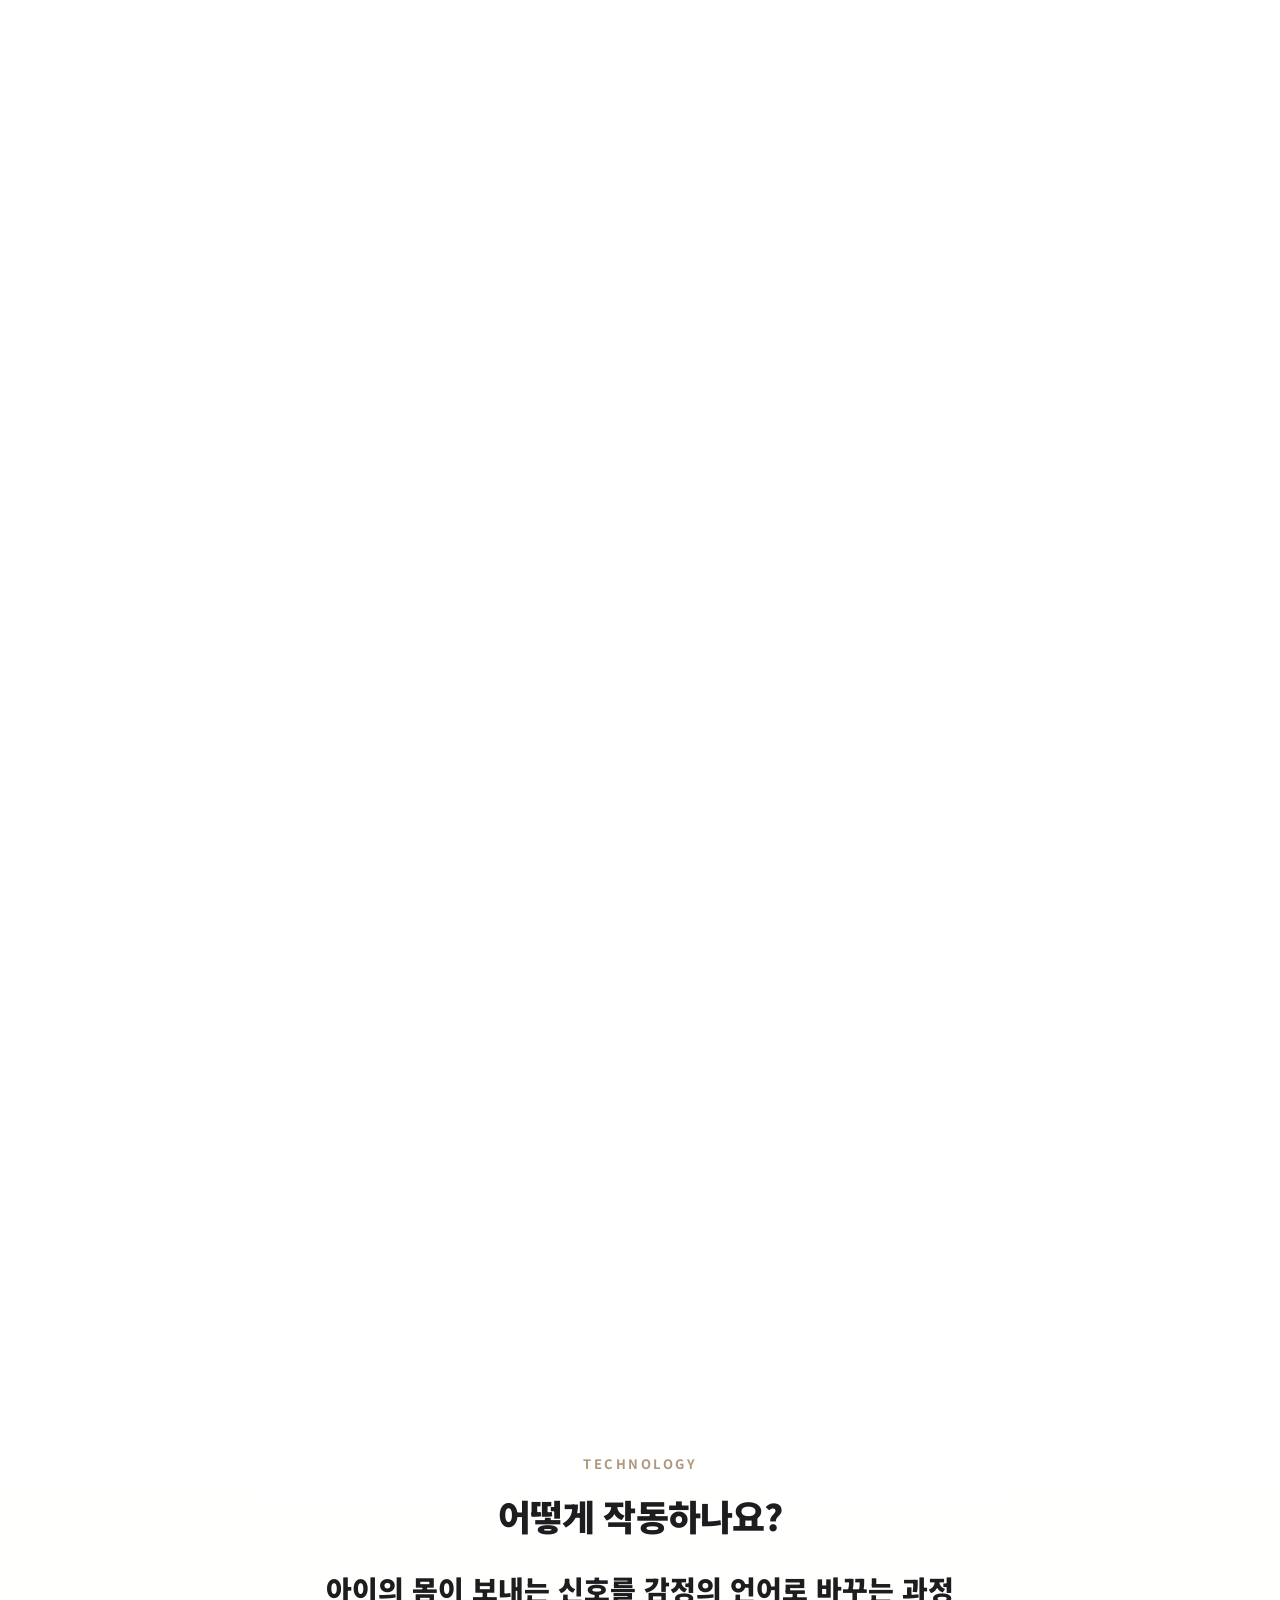
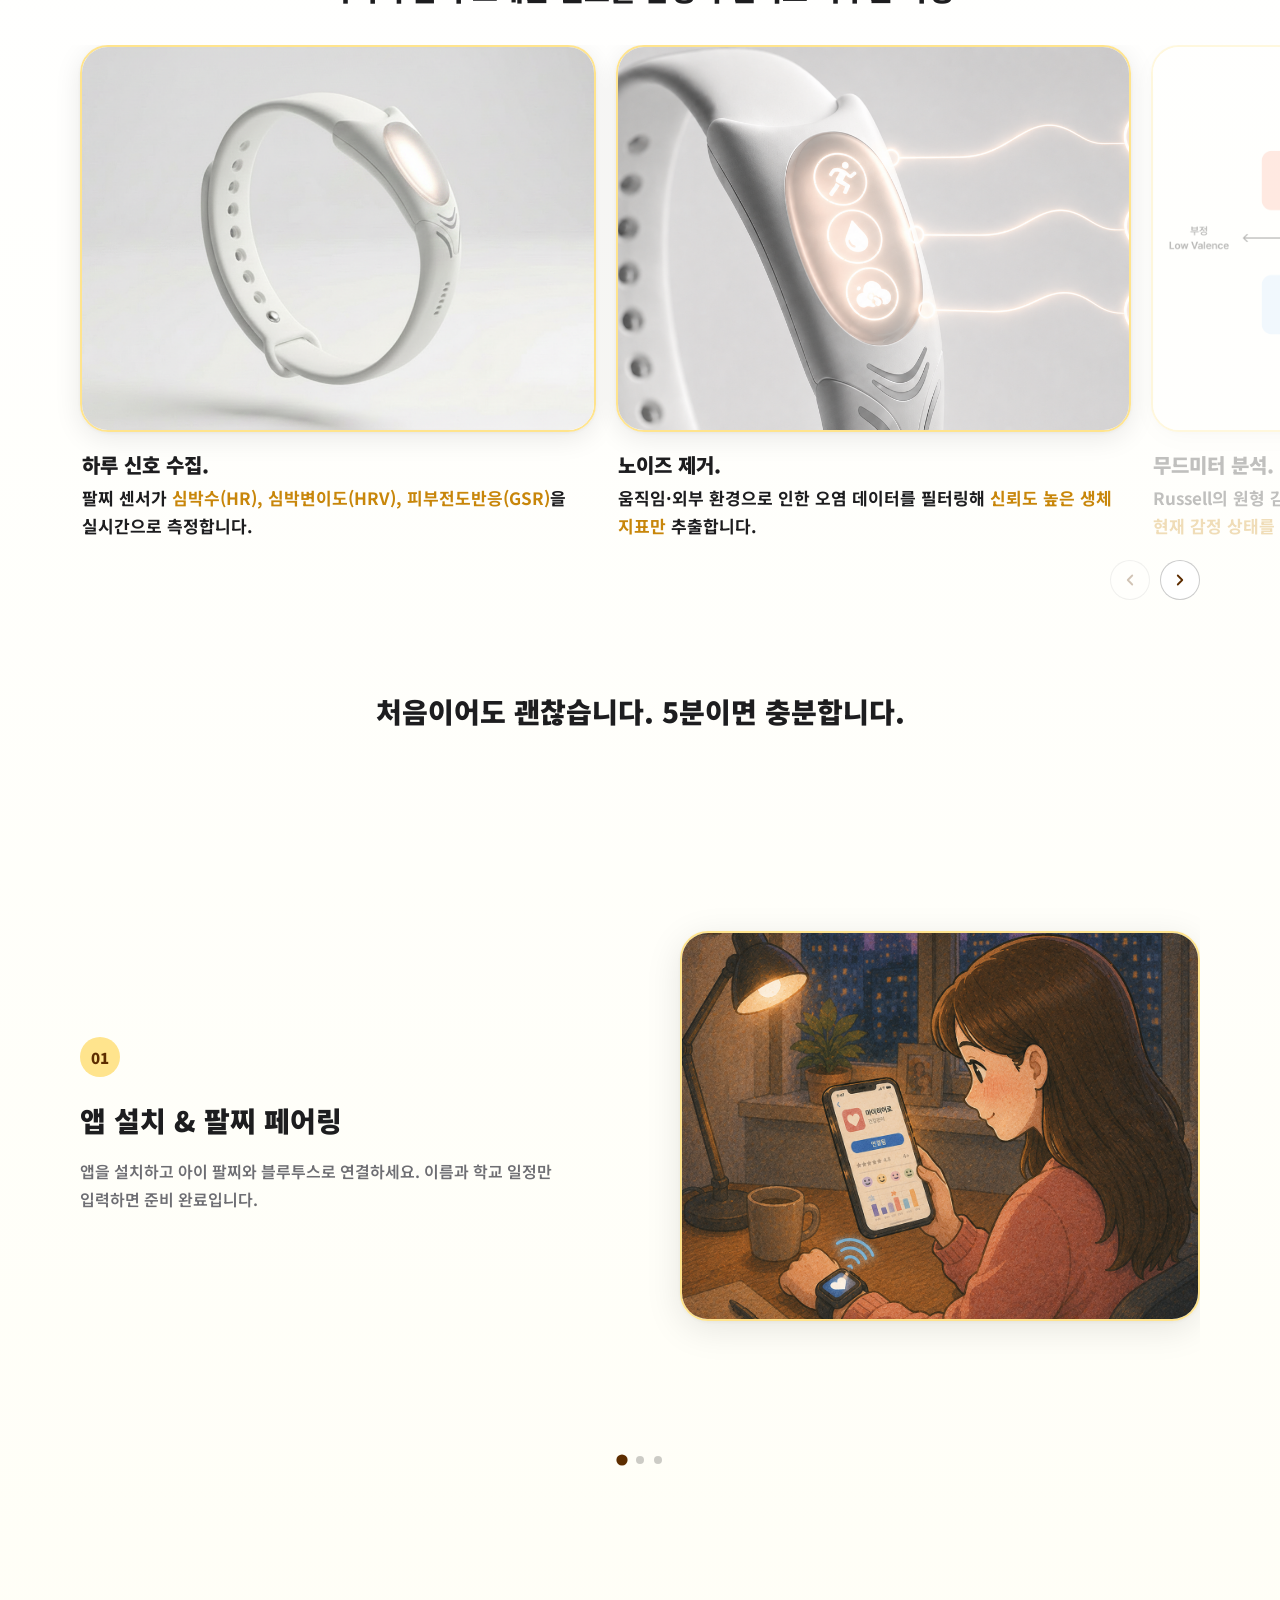
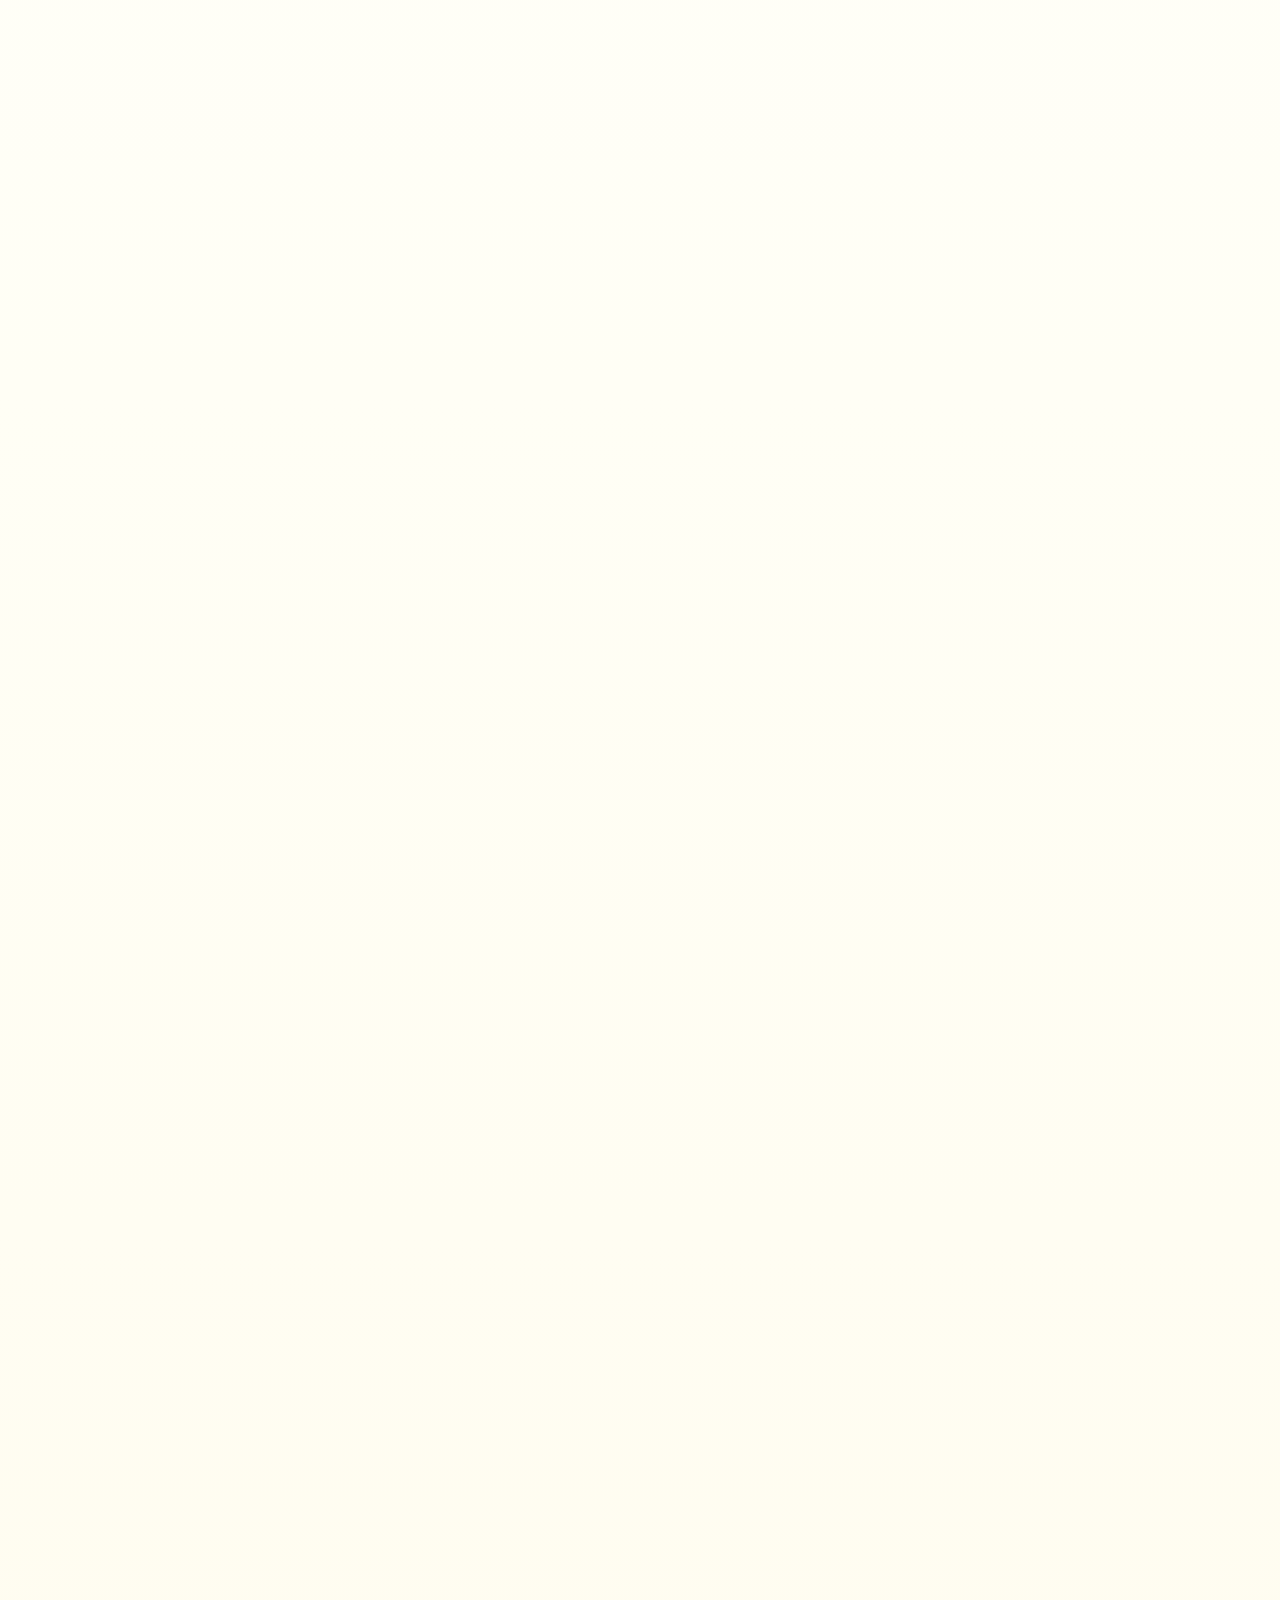
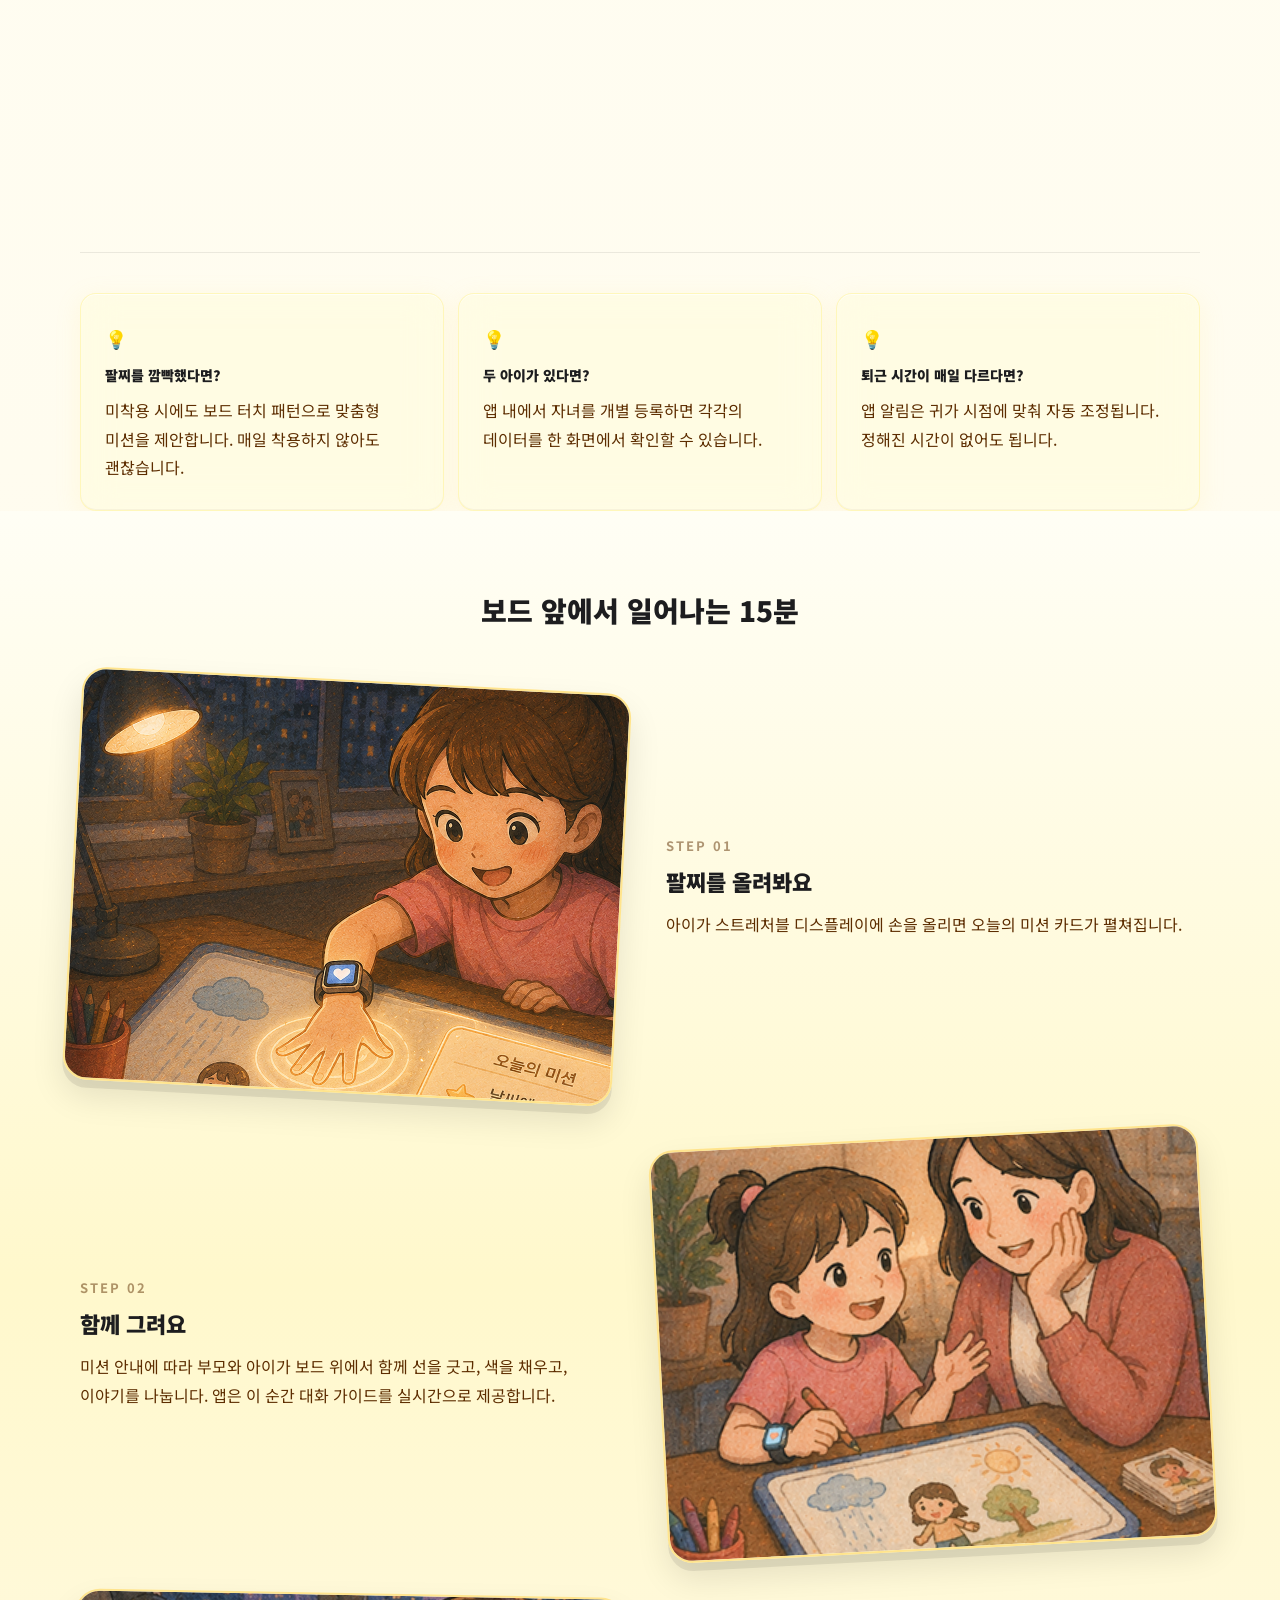
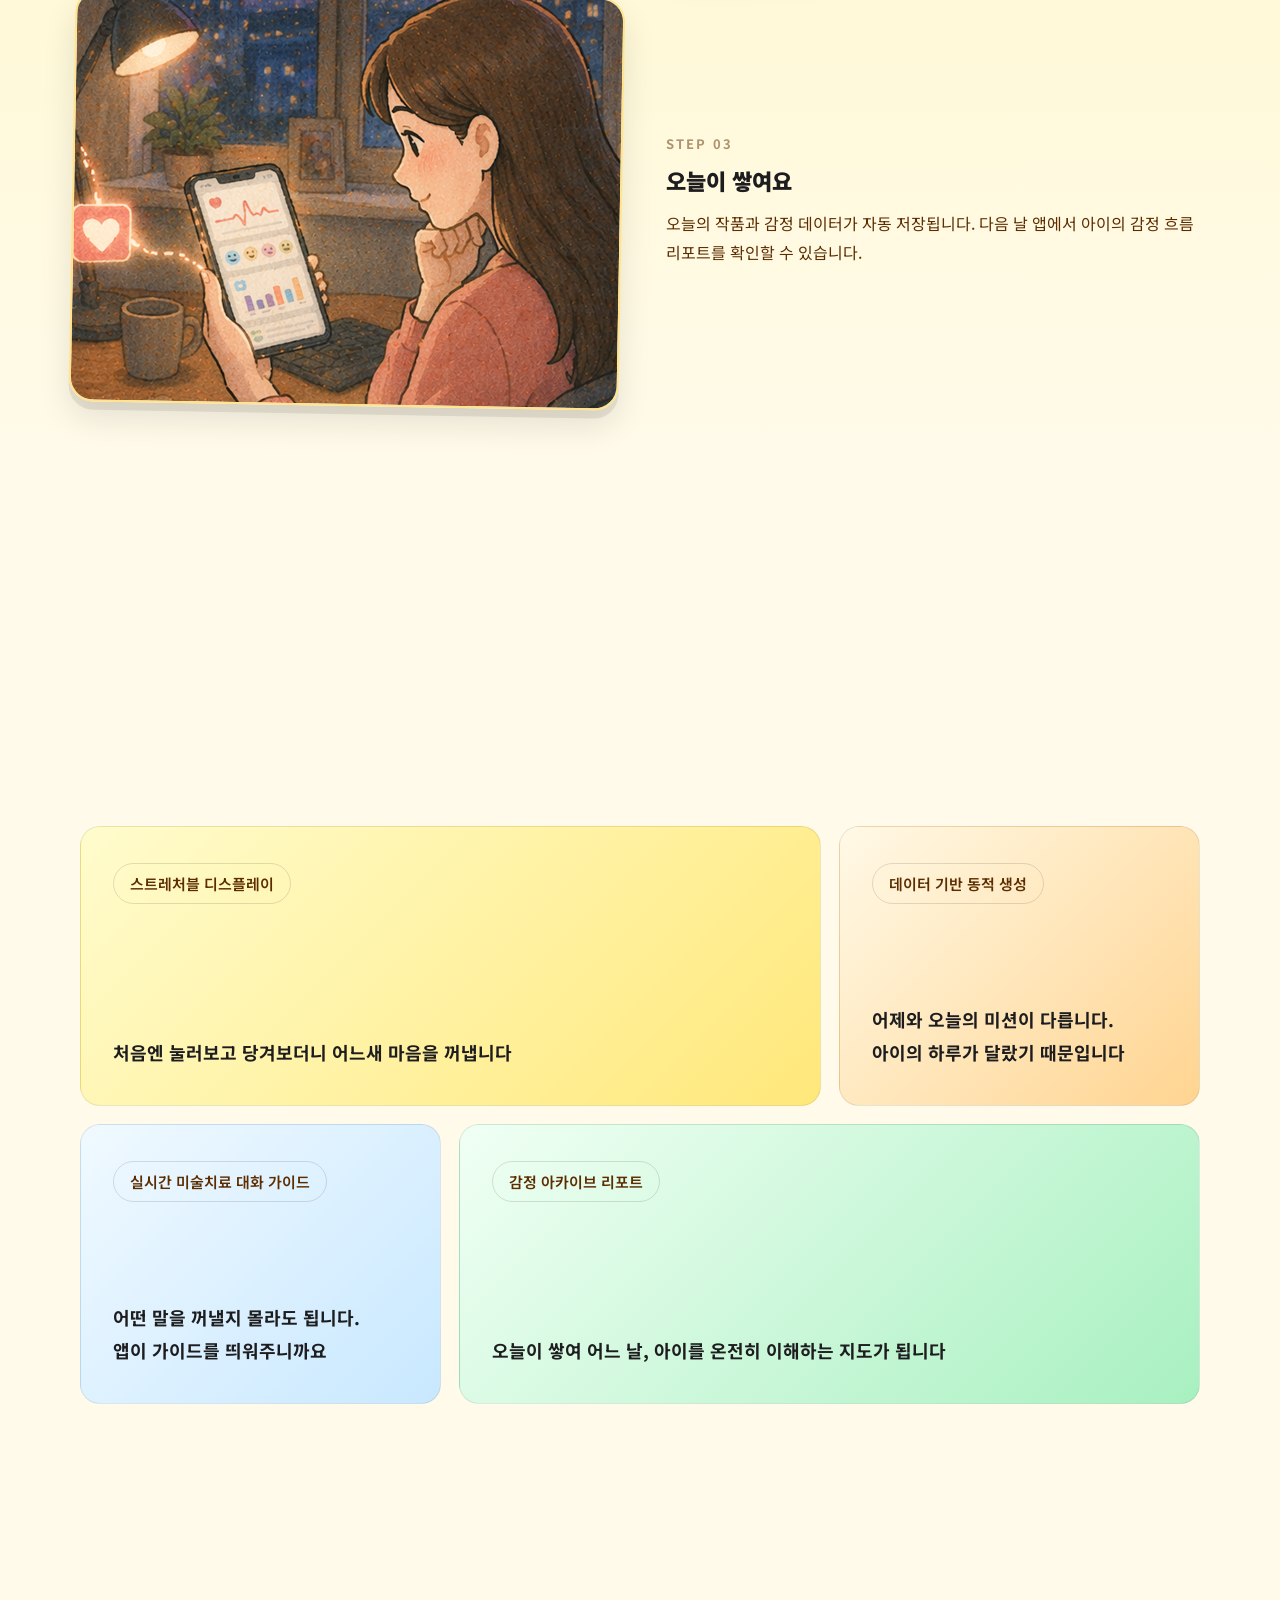
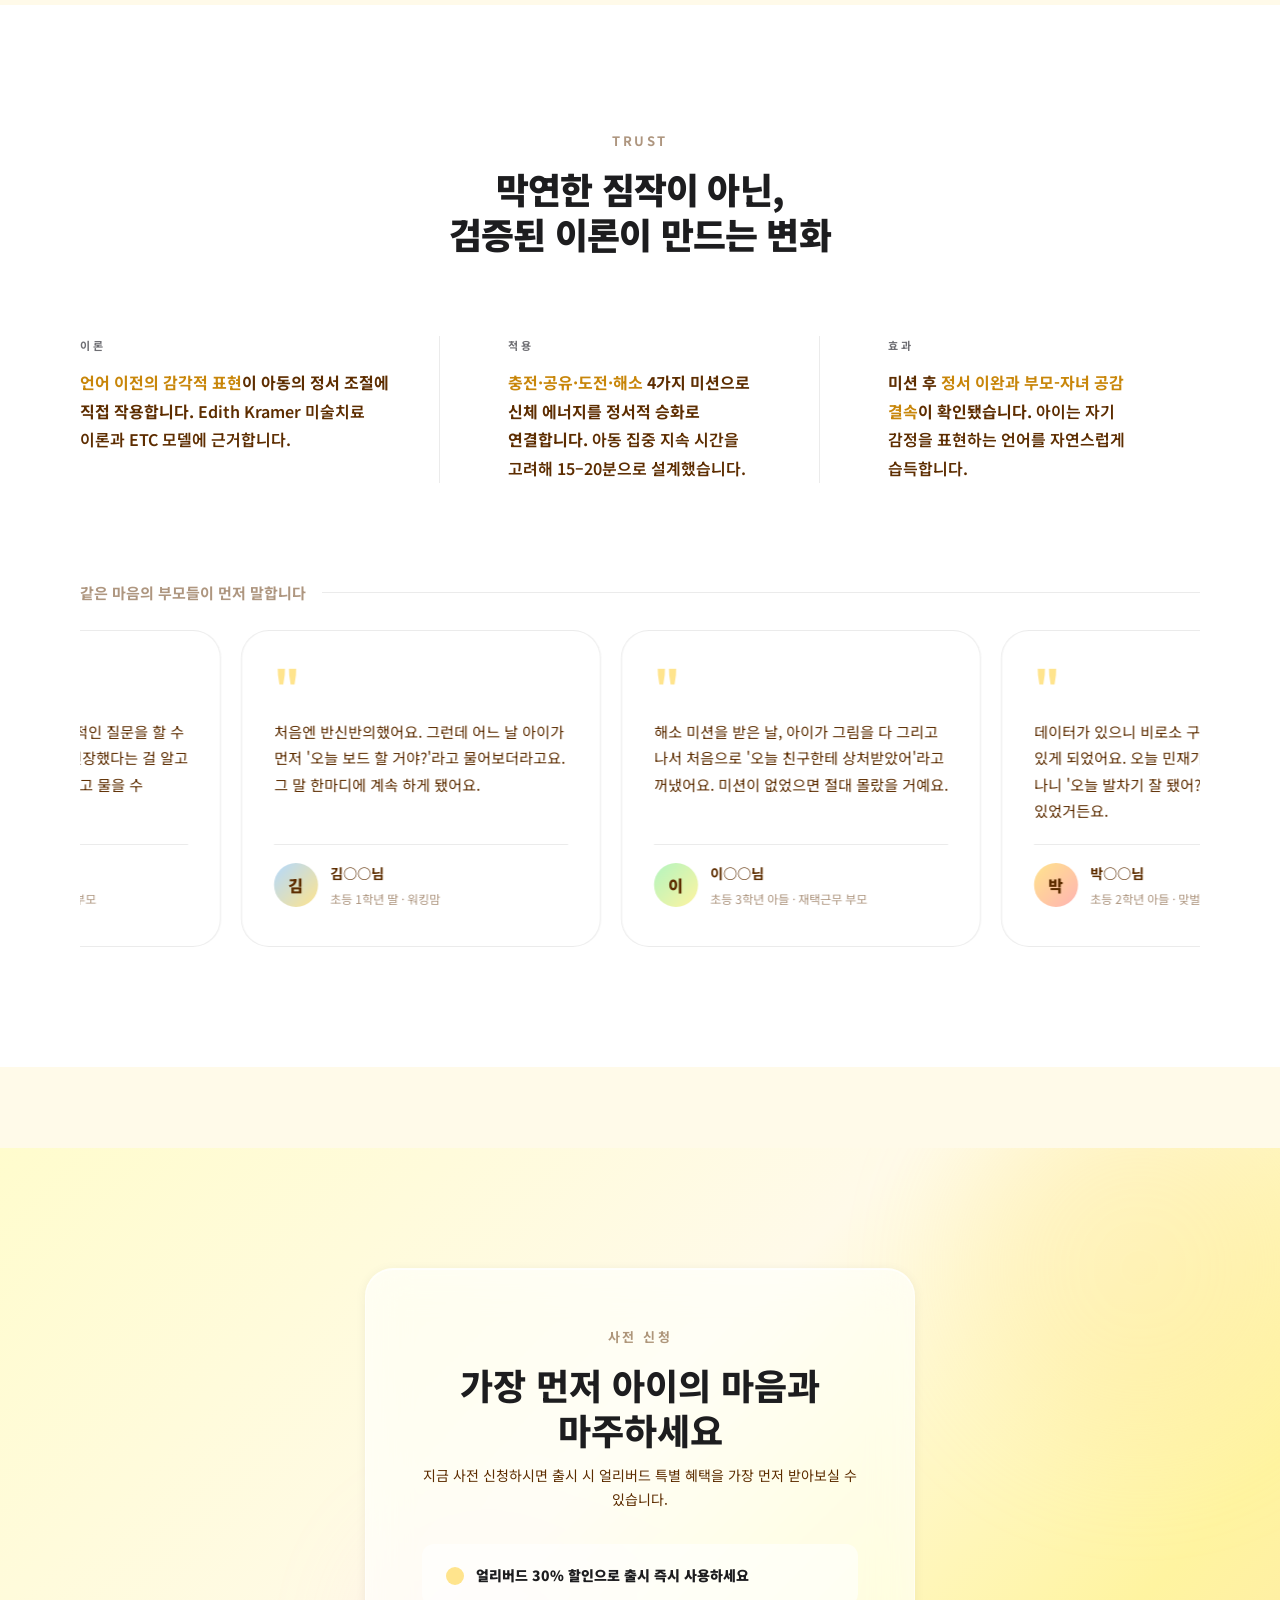
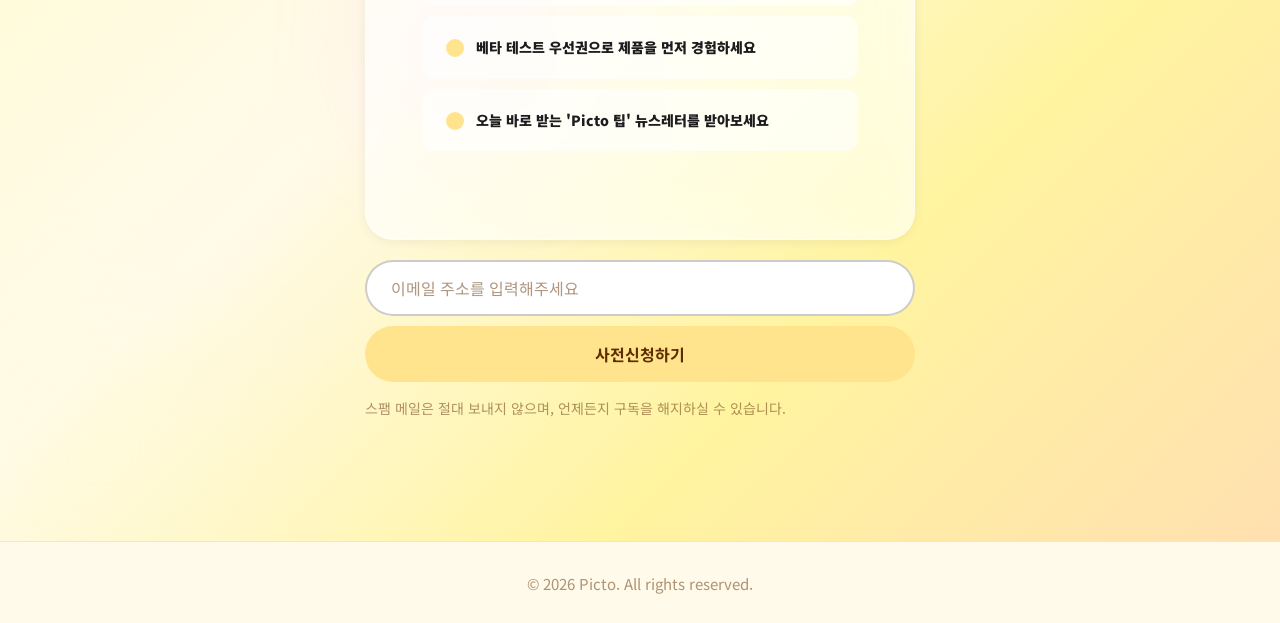
==== commit 1d53376f: "이미지 추가 및 조판 전면 개편 — tech/process/step 사진, Picto 브랜딩, 타이포그래피 스케일 적용 Co-Authored-By: Claude Sonnet 4.6" ====
--- a/index.html
+++ b/index.html
@@ -3,7 +3,7 @@
 <head>
   <meta charset="UTF-8">
   <meta name="viewport" content="width=device-width, initial-scale=1.0">
-  <title>아동 정서 케어 — 오늘 아이의 하루는 어떤 색이었을까요?</title>
+  <title>Picto — 오늘 아이의 하루는 어떤 색이었을까요?</title>
   <link rel="preconnect" href="https://fonts.googleapis.com">
   <link rel="preconnect" href="https://fonts.gstatic.com" crossorigin>
   <link href="https://fonts.googleapis.com/css2?family=Noto+Sans+KR:wght@400;500;700;900&display=swap" rel="stylesheet">
@@ -15,7 +15,7 @@
   <nav class="nav">
     <div class="container">
       <div class="nav-inner">
-        <span class="nav-logo">아동 정서 케어</span>
+        <span class="nav-logo">Picto</span>
         <nav class="nav-links" id="navLinks">
           <a href="#problem"    class="nav-link" data-section="problem">공감</a>
           <a href="#technology" class="nav-link" data-section="technology">기술 원리</a>
@@ -44,7 +44,7 @@
     <div class="container">
       <div class="hero-inner">
         <div class="hero-copy">
-          <span class="hero-label">아동 정서 케어</span>
+          <span class="hero-label">Picto</span>
           <h1 class="hero-headline">오늘 아이의 하루는<br>어떤 색이었을까요?</h1>
           <p class="hero-sub">어떻게 다가가야 할지 모를 때,<br>우리 아이와 함께 보드 앞에 앉아보세요.<br>오늘의 데이터가 대화의 마중물이 됩니다.</p>
           <div class="hero-form-wrap">
@@ -97,19 +97,19 @@
       <div class="tech-gallery-wrap" id="techGalleryWrap">
         <div class="tech-gallery-track" id="techGalleryTrack">
           <div class="tech-tile">
-            <div class="tech-tile-img"></div>
+            <div class="tech-tile-img"><img src="photo/tech_1.png" alt="하루 신호 수집"></div>
             <p class="tech-tile-text"><strong>하루 신호 수집.</strong> 팔찌 센서가 <mark class="tech-em">심박수(HR), 심박변이도(HRV), 피부전도반응(GSR)</mark>을 실시간으로 측정합니다.</p>
           </div>
           <div class="tech-tile">
-            <div class="tech-tile-img"></div>
+            <div class="tech-tile-img"><img src="photo/tech_2.png" alt="노이즈 제거"></div>
             <p class="tech-tile-text"><strong>노이즈 제거.</strong> 움직임·외부 환경으로 인한 오염 데이터를 필터링해 <mark class="tech-em">신뢰도 높은 생체 지표만</mark> 추출합니다.</p>
           </div>
           <div class="tech-tile">
-            <div class="tech-tile-img"></div>
+            <div class="tech-tile-img"><img src="photo/tech_3.png" alt="무드미터 분석"></div>
             <p class="tech-tile-text"><strong>무드미터 분석.</strong> Russell의 원형 감정 모델에 기반해 <mark class="tech-em">각성도와 긍정도 축으로 아이의 현재 감정 상태를 좌표화</mark>합니다.</p>
           </div>
           <div class="tech-tile">
-            <div class="tech-tile-img"></div>
+            <div class="tech-tile-img"><img src="photo/tech_4.png" alt="맞춤 미션 생성"></div>
             <p class="tech-tile-text"><strong>맞춤 미션 생성.</strong> 무드미터와 당일 일과 데이터를 결합해 <mark class="tech-em">'충전·공유·도전·해소' 4가지 카테고리 중 최적의 미술 미션</mark>을 생성합니다.</p>
           </div>
         </div>
@@ -142,7 +142,7 @@
               <div class="onboarding-title">앱 설치 &amp; 팔찌 페어링</div>
               <p class="onboarding-desc">앱을 설치하고 아이 팔찌와 블루투스로 연결하세요. 이름과 학교 일정만 입력하면 준비 완료입니다.</p>
             </div>
-            <div class="onboarding-img"></div>
+            <div class="onboarding-img"><img src="photo/process_1.png" alt="앱 설치 및 팔찌 페어링"></div>
           </div>
           <div class="onboarding-panel">
             <div class="onboarding-left">
@@ -150,7 +150,7 @@
               <div class="onboarding-title">아이가 착용 &amp; 일상 생활</div>
               <p class="onboarding-desc">아이가 팔찌를 차고 평소처럼 생활합니다. 부모가 개입할 필요 없이 데이터는 자동으로 누적됩니다.</p>
             </div>
-            <div class="onboarding-img"></div>
+            <div class="onboarding-img"><img src="photo/process_2.png" alt="아이가 착용 및 일상 생활"></div>
           </div>
           <div class="onboarding-panel">
             <div class="onboarding-left">
@@ -158,7 +158,7 @@
               <div class="onboarding-title">보드 앞에서 함께 시작</div>
               <p class="onboarding-desc">저녁에 아이와 함께 보드에 손을 올려놓으면, 오늘의 미션이 자동으로 활성화됩니다.</p>
             </div>
-            <div class="onboarding-img"></div>
+            <div class="onboarding-img"><img src="photo/process_3.png" alt="보드 앞에서 함께 시작"></div>
           </div>
           </div><!-- /.onboarding-panels -->
           <div class="onboarding-step-dots">
@@ -195,7 +195,7 @@
           <h3 class="tech-sub-headline js-reveal">보드 앞에서 일어나는 15분</h3>
           <div class="board-steps">
             <div class="board-step">
-              <div class="step-visual step-visual--1"></div>
+              <div class="step-visual step-visual--1"><img src="photo/step_1.png" alt="팔찌를 올려봐요"></div>
               <div class="step-content">
                 <div class="step-label">STEP 01</div>
                 <div class="step-title">팔찌를 올려봐요</div>
@@ -203,7 +203,7 @@
               </div>
             </div>
             <div class="board-step board-step--rev">
-              <div class="step-visual step-visual--2"></div>
+              <div class="step-visual step-visual--2"><img src="photo/step_2.png" alt="함께 그려요"></div>
               <div class="step-content">
                 <div class="step-label">STEP 02</div>
                 <div class="step-title">함께 그려요</div>
@@ -211,7 +211,7 @@
               </div>
             </div>
             <div class="board-step">
-              <div class="step-visual step-visual--3"></div>
+              <div class="step-visual step-visual--3"><img src="photo/step_3.png" alt="오늘이 쌓여요"></div>
               <div class="step-content">
                 <div class="step-label">STEP 03</div>
                 <div class="step-title">오늘이 쌓여요</div>
@@ -344,7 +344,7 @@
             </div>
             <div class="benefit-item">
               <div class="benefit-dot"></div>
-              <p class="benefit-text"><strong>오늘 바로 받는 '아동 정서 케어 팁' 뉴스레터를 받아보세요</strong></p>
+              <p class="benefit-text"><strong>오늘 바로 받는 'Picto 팁' 뉴스레터를 받아보세요</strong></p>
             </div>
           </div>
         </div>
@@ -367,7 +367,7 @@
 
   <footer class="footer">
     <div class="container">
-      <p>© 2026 아동 정서 케어. All rights reserved.</p>
+      <p>© 2026 Picto. All rights reserved.</p>
     </div>
   </footer>
 
--- a/css/styles.css
+++ b/css/styles.css
@@ -57,8 +57,8 @@
   font-family: 'Noto Sans KR', 'Apple SD Gothic Neo', sans-serif;
   color: var(--text-brown);
   background: var(--bg-cream);
-  font-size: 17px;
-  line-height: 1.75;
+  font-size: 16px;
+  line-height: 1.8;
   -webkit-font-smoothing: antialiased;
   hyphens: none;
   -webkit-hyphens: none;
@@ -366,10 +366,10 @@
 }
 
 .hero-headline {
-  font-size: clamp(46px, 6.8vw, 82px);
+  font-size: clamp(30px, 4vw, 48px);
   font-weight: 750;
   color: var(--text-brown);
-  line-height: 1.3;
+  line-height: 1.15;
   letter-spacing: -2px;
   margin-bottom: 24px;
   opacity: 0;
@@ -379,7 +379,7 @@
 .hero-sub {
   font-family: 'Noto Sans KR', sans-serif;
   font-size: 18px;
-  line-height: 1.75;
+  line-height: 1.85;
   color: var(--text-muted);
   max-width: 520px;
   margin-bottom: 0;
@@ -658,11 +658,17 @@
   width: 100%;
   aspect-ratio: 4 / 3;
   border-radius: var(--radius-lg);
-  background: rgba(255, 255, 255, 0.52);
-  backdrop-filter: blur(24px) saturate(1.6);
-  -webkit-backdrop-filter: blur(24px) saturate(1.6);
   border: 2px solid var(--primary);
   box-shadow: 0 8px 36px rgba(0, 0, 0, 0.10), 0 1px 4px rgba(0, 0, 0, 0.05);
+  overflow: hidden;
+}
+
+.onboarding-img img {
+  width: 100%;
+  height: 100%;
+  object-fit: cover;
+  object-position: center;
+  display: block;
 }
 
 .onboarding-num {
@@ -678,7 +684,7 @@
   margin-bottom: 24px;
 }
 
-.onboarding-title { font-size: 32px; font-weight: 900; color: var(--text-black); margin-bottom: 16px; line-height: 1.25; }
+.onboarding-title { font-size: 28px; font-weight: 900; color: var(--text-black); margin-bottom: 16px; line-height: 1.4; }
 .onboarding-desc  { font-size: 16px; font-weight: 600; line-height: 1.8; color: var(--text-secondary); }
 
 .onboarding-step-dots {
@@ -732,8 +738,8 @@
     inset 0 1px 0 rgba(255, 255, 255, 0.80);
 }
 .faq-icon { font-size: 18px; margin-bottom: 8px; }
-.faq-q { font-size: 15px; font-weight: 900; color: var(--text-black); margin-bottom: 8px; }
-.faq-a { font-size: 15px; line-height: 1.65; }
+.faq-q { font-size: 14px; font-weight: 900; color: var(--text-black); margin-bottom: 8px; }
+.faq-a { font-size: 16px; line-height: 1.8; }
 
 /* 3-C: Board Steps */
 .board-steps { display: flex; flex-direction: column; gap: 56px; }
@@ -755,10 +761,7 @@
 
 .step-visual {
   border-radius: 24px;
-  display: flex;
-  align-items: center;
-  justify-content: center;
-  font-size: 64px;
+  overflow: hidden;
   aspect-ratio: 4 / 3;
   opacity: 0;
   transform: translateY(-160px) rotate(-8deg);
@@ -797,9 +800,17 @@
   animation-play-state: paused;
 }
 
-.step-visual--1 { background: linear-gradient(135deg, #fffef5 0%, #fff8cc 100%); border: 2px solid var(--primary); }
-.step-visual--2 { background: linear-gradient(135deg, #fffaf4 0%, #ffe8b4 100%); border: 2px solid var(--primary); }
-.step-visual--3 { background: linear-gradient(135deg, #f4fffe 0%, #c6f0e4 100%); border: 2px solid var(--primary); }
+.step-visual--1 { border: 2px solid var(--primary); }
+.step-visual--2 { border: 2px solid var(--primary); }
+.step-visual--3 { border: 2px solid var(--primary); }
+
+.step-visual img {
+  width: 100%;
+  height: 100%;
+  object-fit: cover;
+  object-position: center;
+  display: block;
+}
 
 .step-content {
   opacity: 0;
@@ -817,8 +828,8 @@
   margin-bottom: 8px;
 }
 
-.step-title { font-size: 26px; font-weight: 900; color: var(--text-black); margin-bottom: 12px; }
-.step-body  { font-size: 17px; line-height: 1.75; }
+.step-title { font-size: 22px; font-weight: 900; color: var(--text-black); margin-bottom: 12px; line-height: 1.5; }
+.step-body  { font-size: 16px; line-height: 1.8; }
 
 /* ── S4: FEATURES ── */
 .features { background: var(--bg-cream); padding: 96px 0; }
@@ -859,10 +870,10 @@
 }
 
 .feature-quote {
-  font-size: 22px;
+  font-size: 18px;
   font-weight: 700;
   color: var(--text-black);
-  line-height: 1.5;
+  line-height: 1.85;
   text-wrap: balance;
   margin-top: auto;
   padding-top: 24px;
@@ -910,7 +921,7 @@
   margin-bottom: 12px;
 }
 
-.trust-block-text { font-size: 16px; font-weight: 600; line-height: 1.7; }
+.trust-block-text { font-size: 16px; font-weight: 600; line-height: 1.8; }
 
 .trust-em { color: #c8860a; font-style: normal; }
 
@@ -1046,14 +1057,14 @@
 .cta-card { padding: 52px 56px; text-align: center; }
 
 .cta-headline {
-  font-size: 30px;
+  font-size: 36px;
   font-weight: 800;
   color: var(--text-black);
-  line-height: 1.3;
+  line-height: 1.25;
   margin-bottom: 12px;
 }
 
-.cta-sub { font-size: 15px; line-height: 1.65; margin-bottom: 32px; }
+.cta-sub { font-size: 14px; line-height: 1.7; margin-bottom: 32px; }
 
 .cta-form-box { margin-top: 20px; }
 
@@ -1262,11 +1273,11 @@
   .trust-block:last-child { border-bottom: none; }
   .trust-block:first-child { padding-left: 0; }
 
-  .section-headline { font-size: 28px; }
+  .section-headline { font-size: 22px; }
 
   .cta-section { padding: 64px 0; }
   .cta-card    { padding: 36px 24px; }
-  .cta-headline { font-size: 24px; }
+  .cta-headline { font-size: 24px; line-height: 1.3; }
   .email-submit { width: 100%; padding: 16px 24px; }
 }
 
@@ -1522,12 +1533,24 @@
   width: 100%;
   aspect-ratio: 4 / 3;
   border-radius: var(--radius-lg);
-  background: rgba(255, 255, 255, 0.52);
-  backdrop-filter: blur(24px) saturate(1.6);
-  -webkit-backdrop-filter: blur(24px) saturate(1.6);
   border: 2px solid var(--primary);
   box-shadow: 0 6px 28px rgba(0, 0, 0, 0.09), 0 1px 4px rgba(0, 0, 0, 0.05);
   display: block;
+  overflow: hidden;
+}
+
+.tech-tile-img img {
+  width: 100%;
+  height: 100%;
+  object-fit: cover;
+  object-position: center;
+  display: block;
+}
+
+.tech-tile:nth-child(3) .tech-tile-img img,
+.tech-tile:nth-child(4) .tech-tile-img img {
+  object-fit: contain;
+  background: var(--white);
 }
 
 .tech-tile-text {
@@ -1597,11 +1620,11 @@
   .tech-gallery-nav { padding-right: 24px; }
 }
 
-/* ── Section Headline 크기 ── */
+/* ── Section Headline — H1 (36px / 1.25) ── */
 .section-headline {
-  font-size: clamp(28px, 3.4vw, 48px);
-  letter-spacing: -1.2px;
-  line-height: 1.22;
+  font-size: clamp(22px, 2.8vw, 36px);
+  letter-spacing: -0.8px;
+  line-height: 1.25;
 }
 
 /* ── Problem ── */
@@ -1618,8 +1641,10 @@
   border-radius: 0;
 }
 
+/* ── Tech Sub Headline — H2 (28px / 1.4) ── */
 .tech-sub-headline {
-  font-size: clamp(20px, 2.4vw, 30px);
+  font-size: clamp(18px, 2.2vw, 28px);
+  line-height: 1.4;
 }
 
 /* tech-panel-title 줄바꿈 허용 */
@@ -1627,14 +1652,12 @@
 
 /* ── Features: 섹션 여백 ── */
 .features { padding: 72px 0 120px; }
-.feature-quote { font-size: 24px; }
 
 /* ── Trust: 배경 화이트 ── */
 .trust { padding: 120px 0; }
 
 /* ── CTA: 여백 증가 ── */
 .cta-section { padding: 120px 0; }
-.cta-headline { font-size: 36px; }
 
 /* ── 반응형 ── */
 @media (max-width: 768px) {
